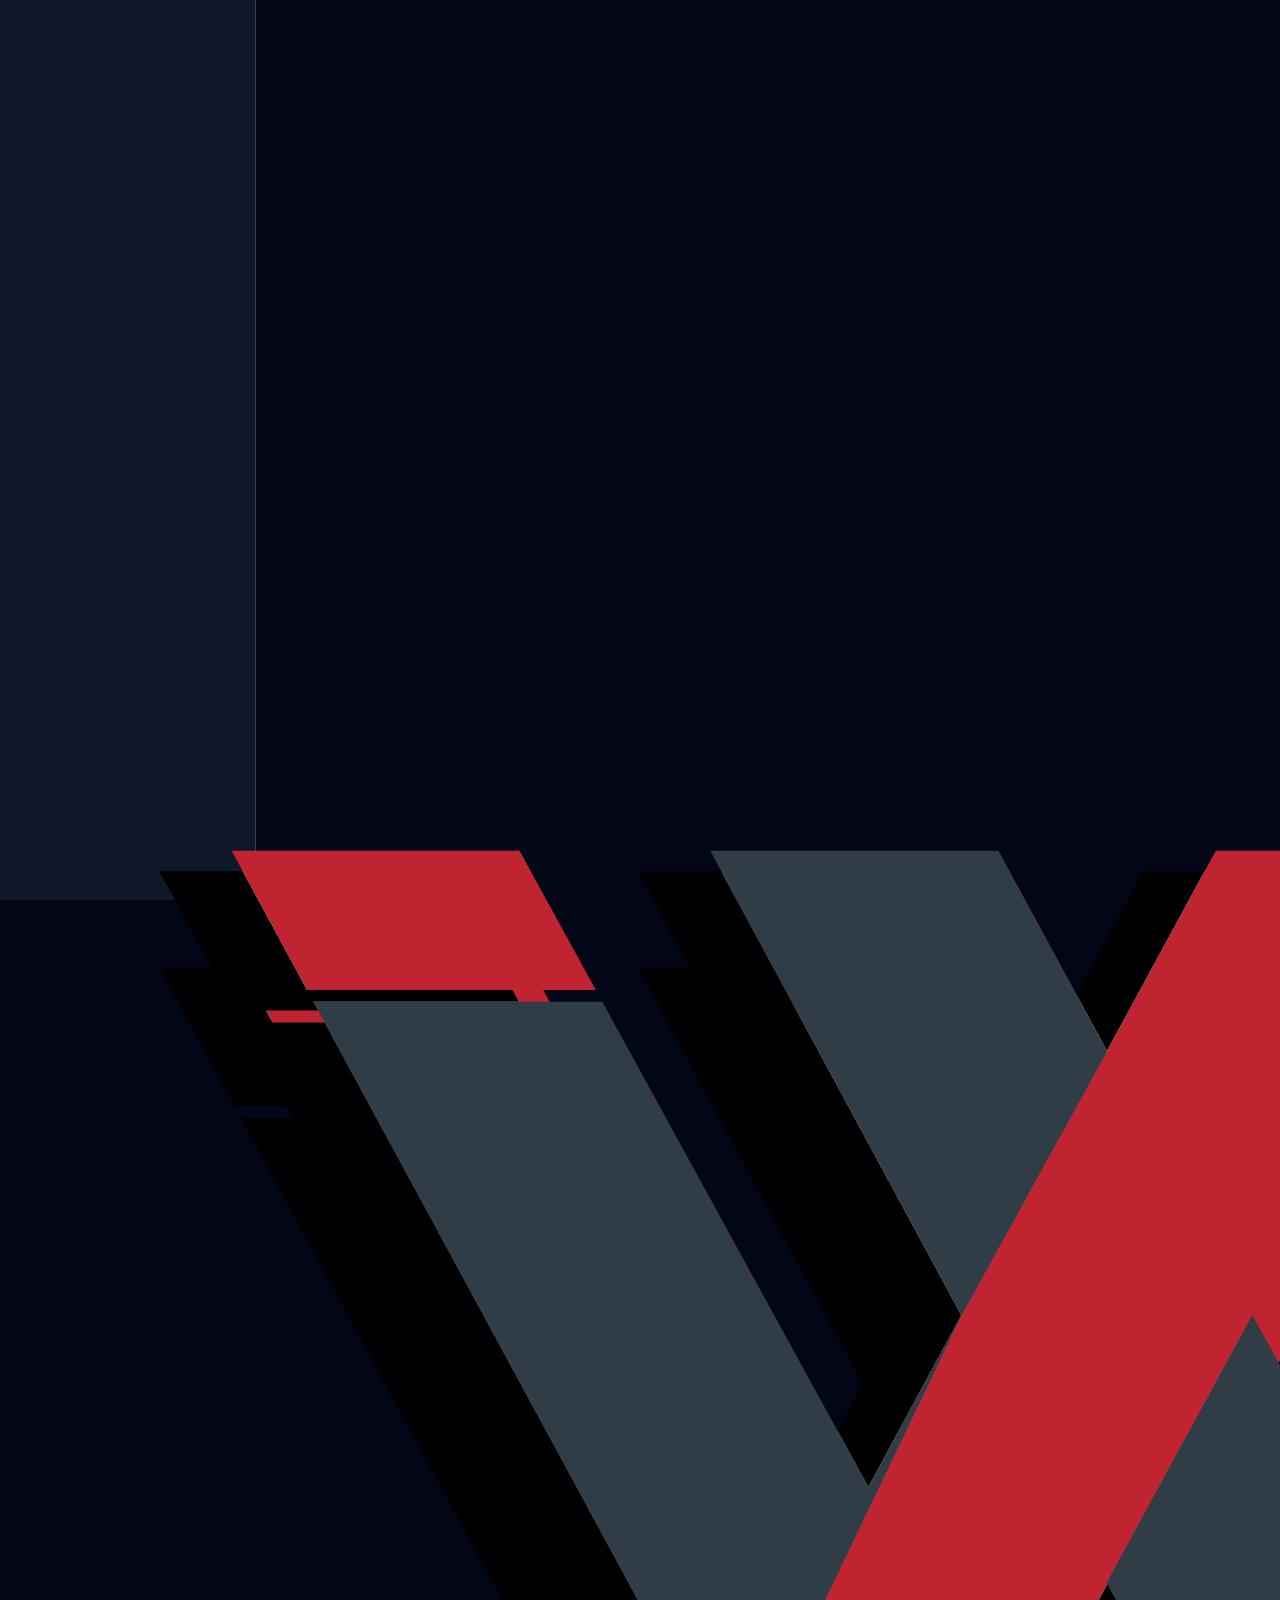
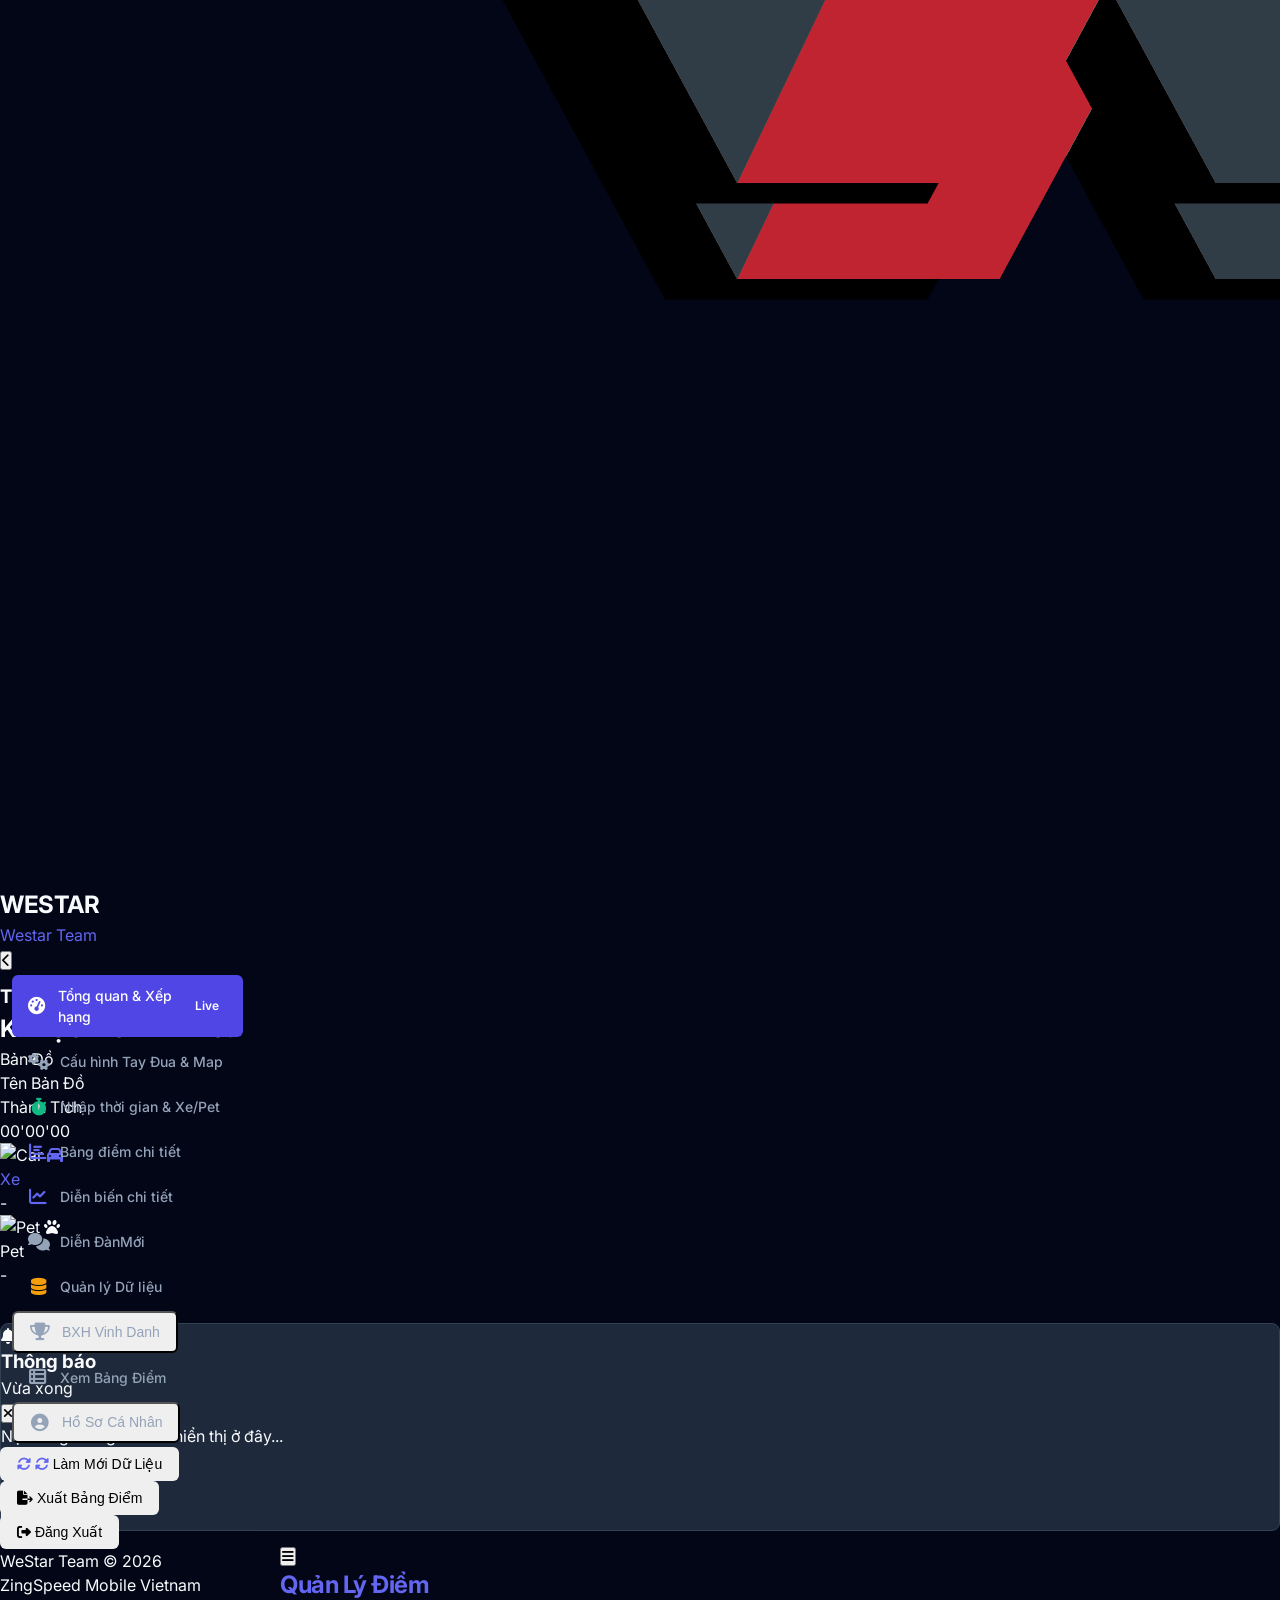
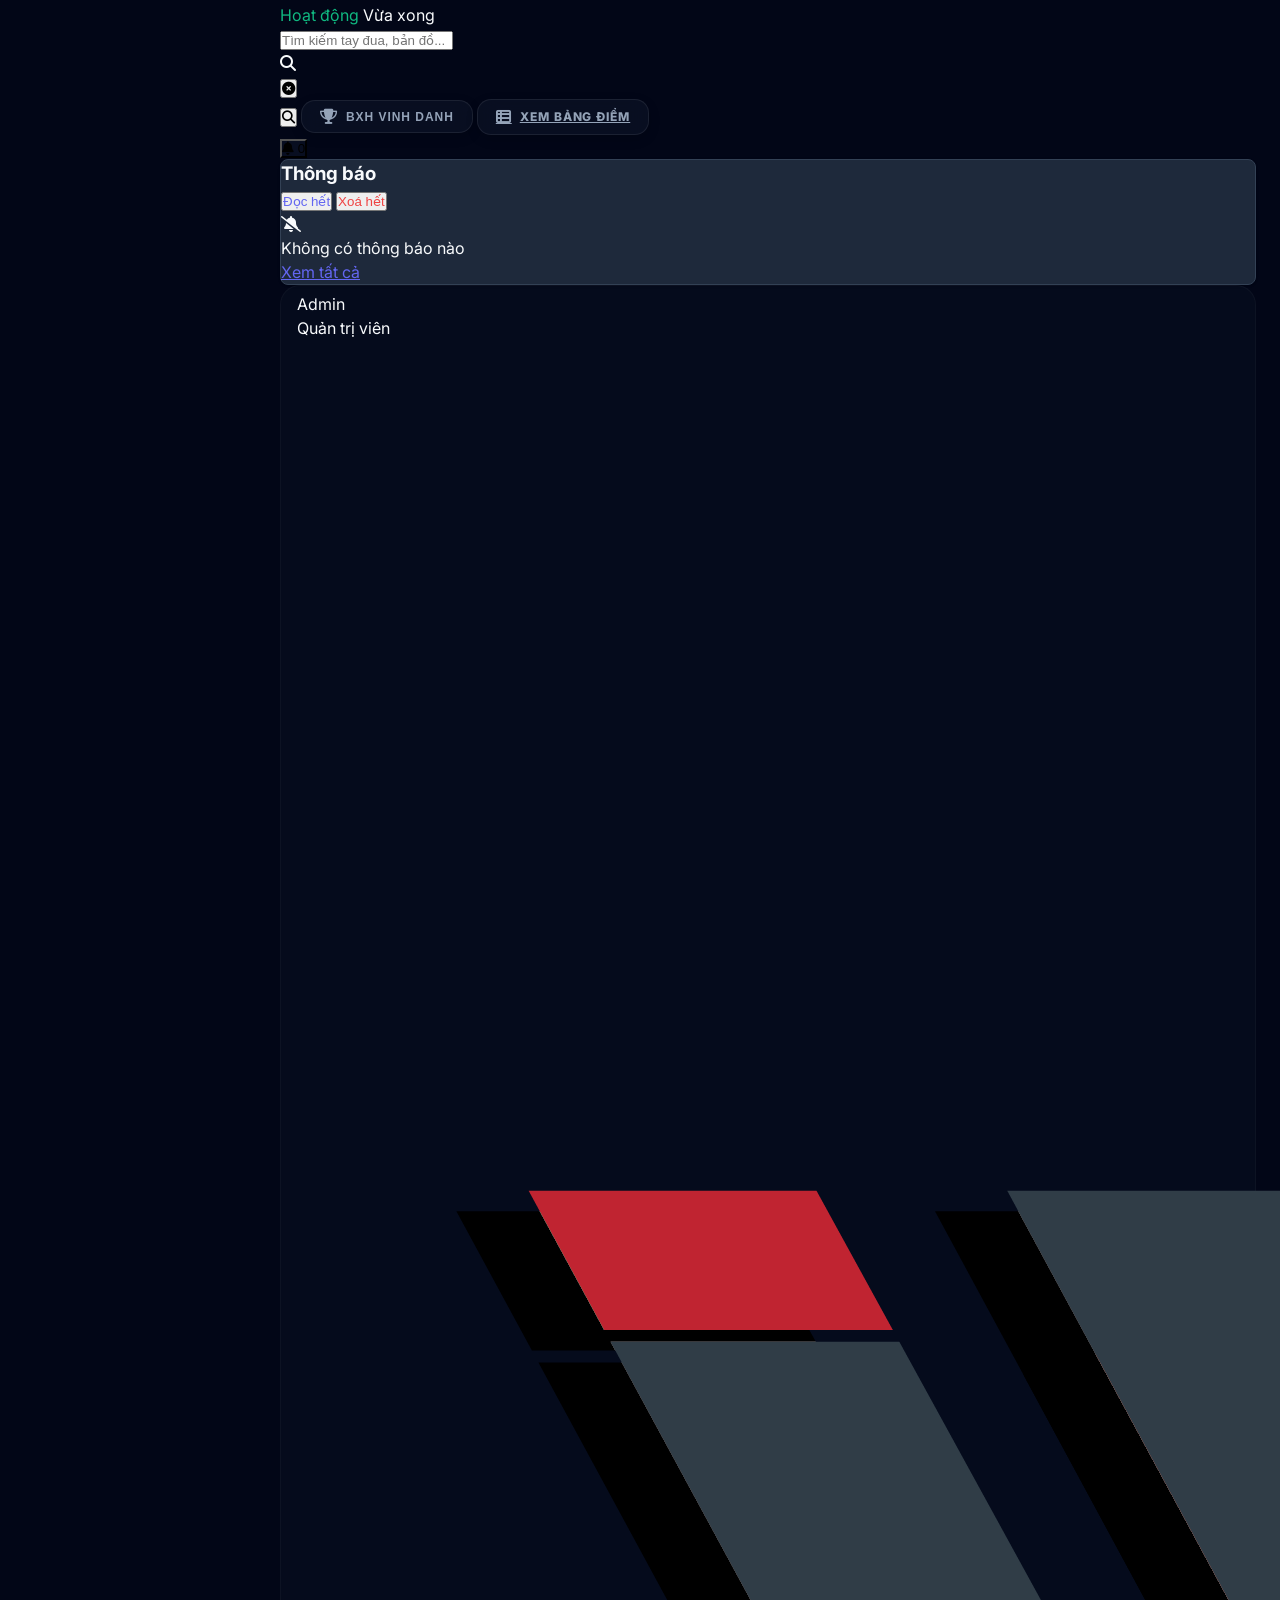
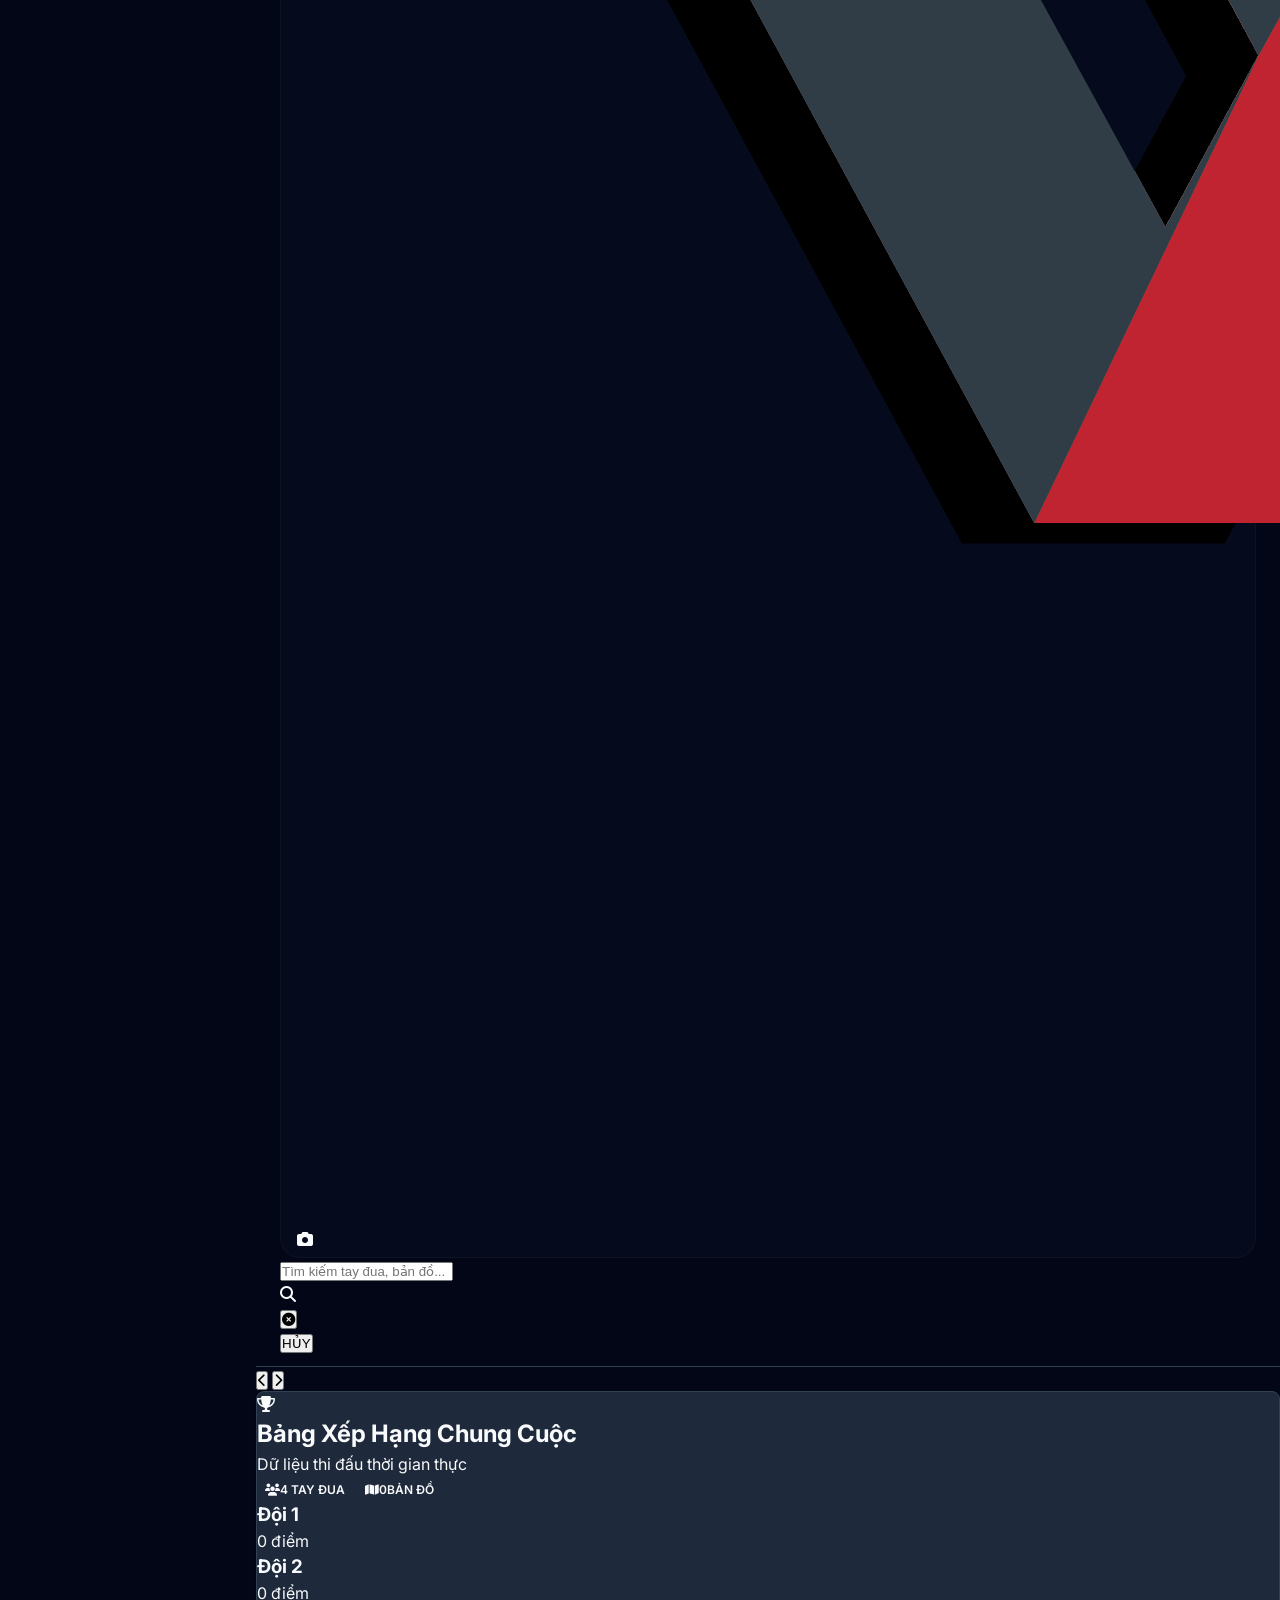
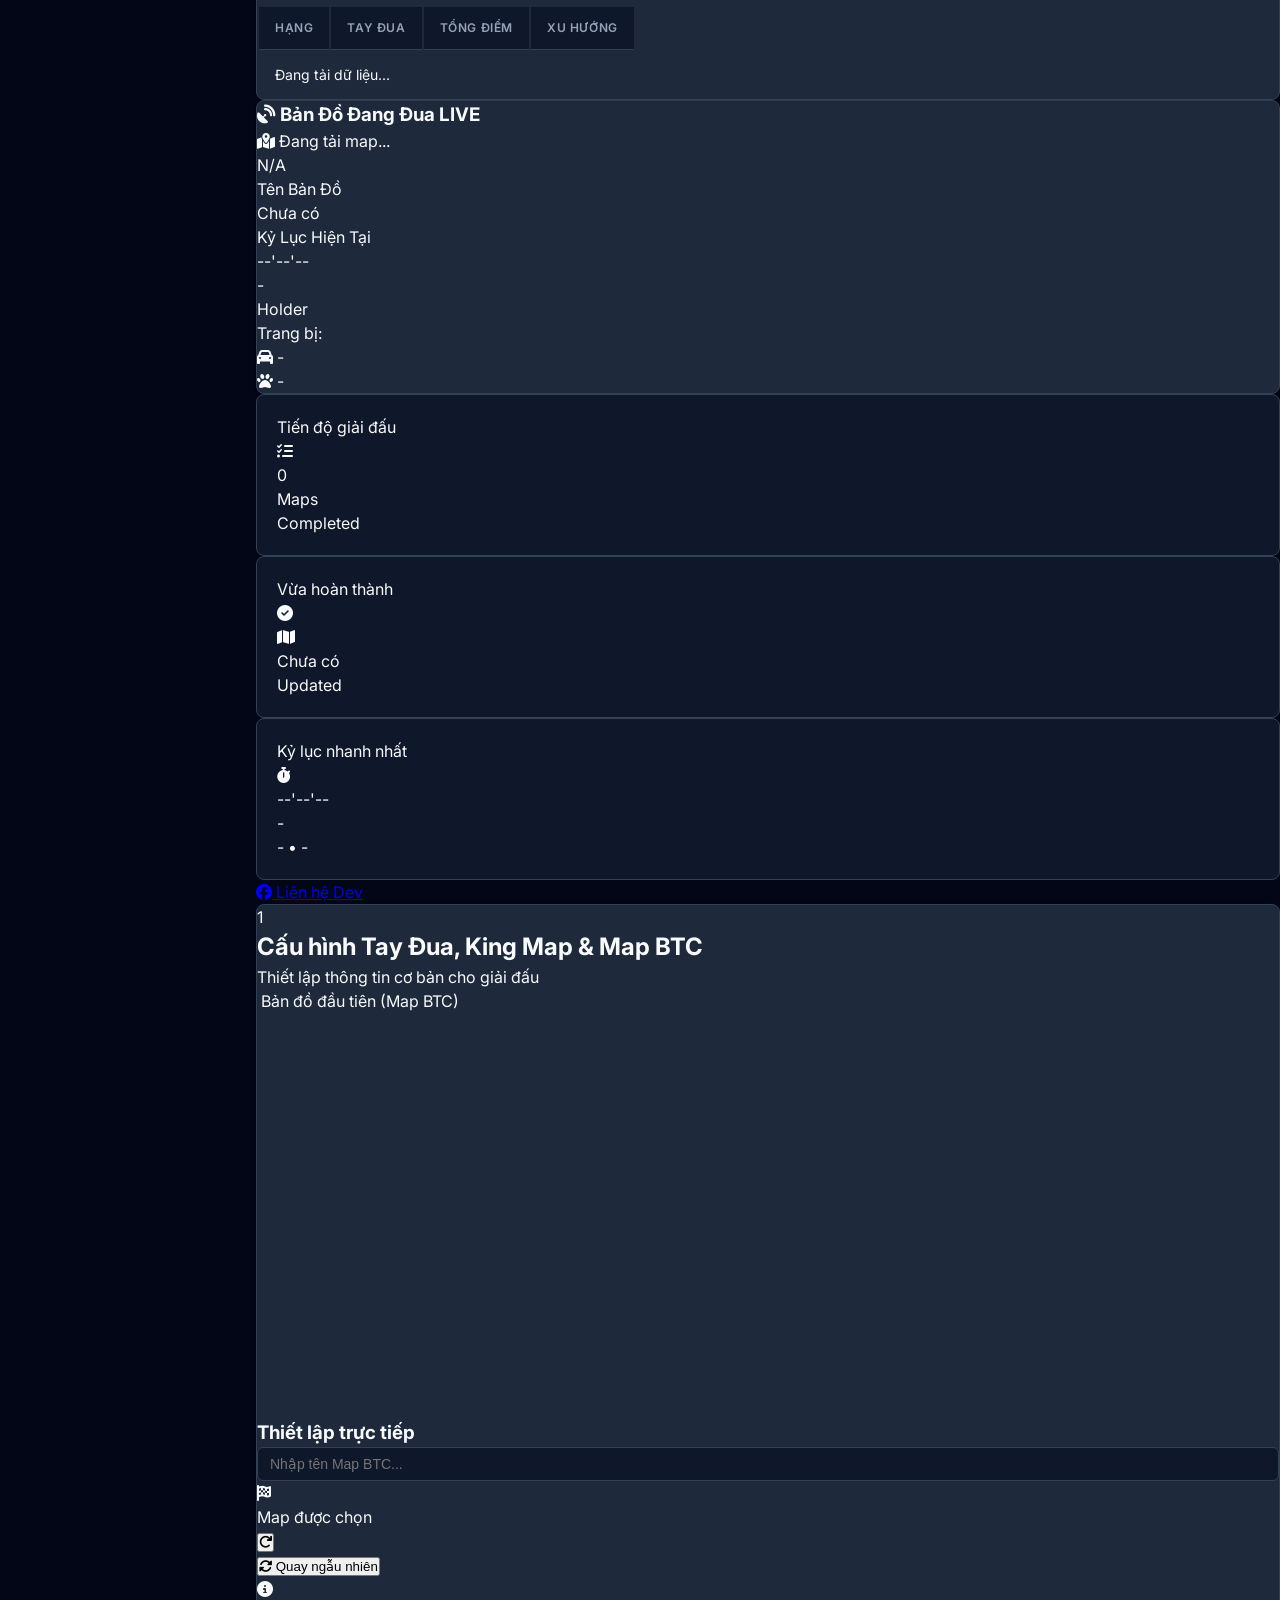
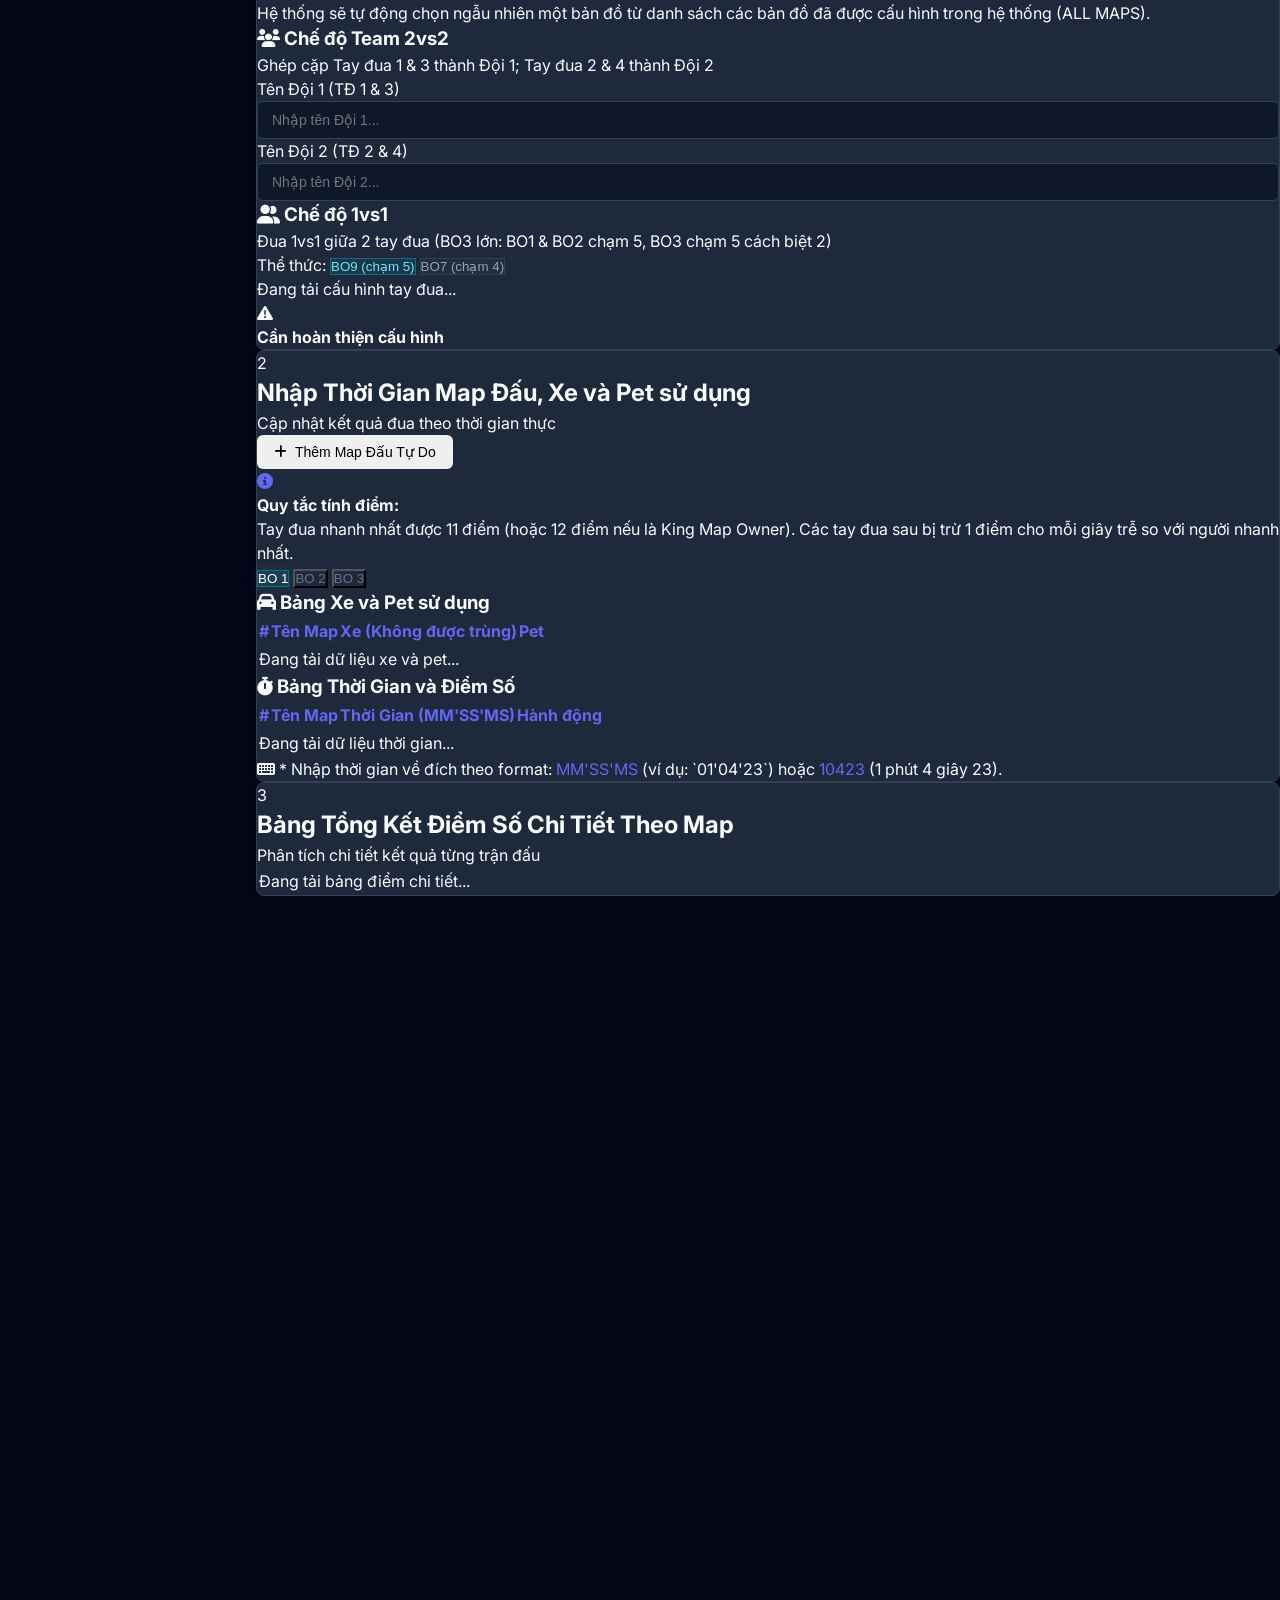
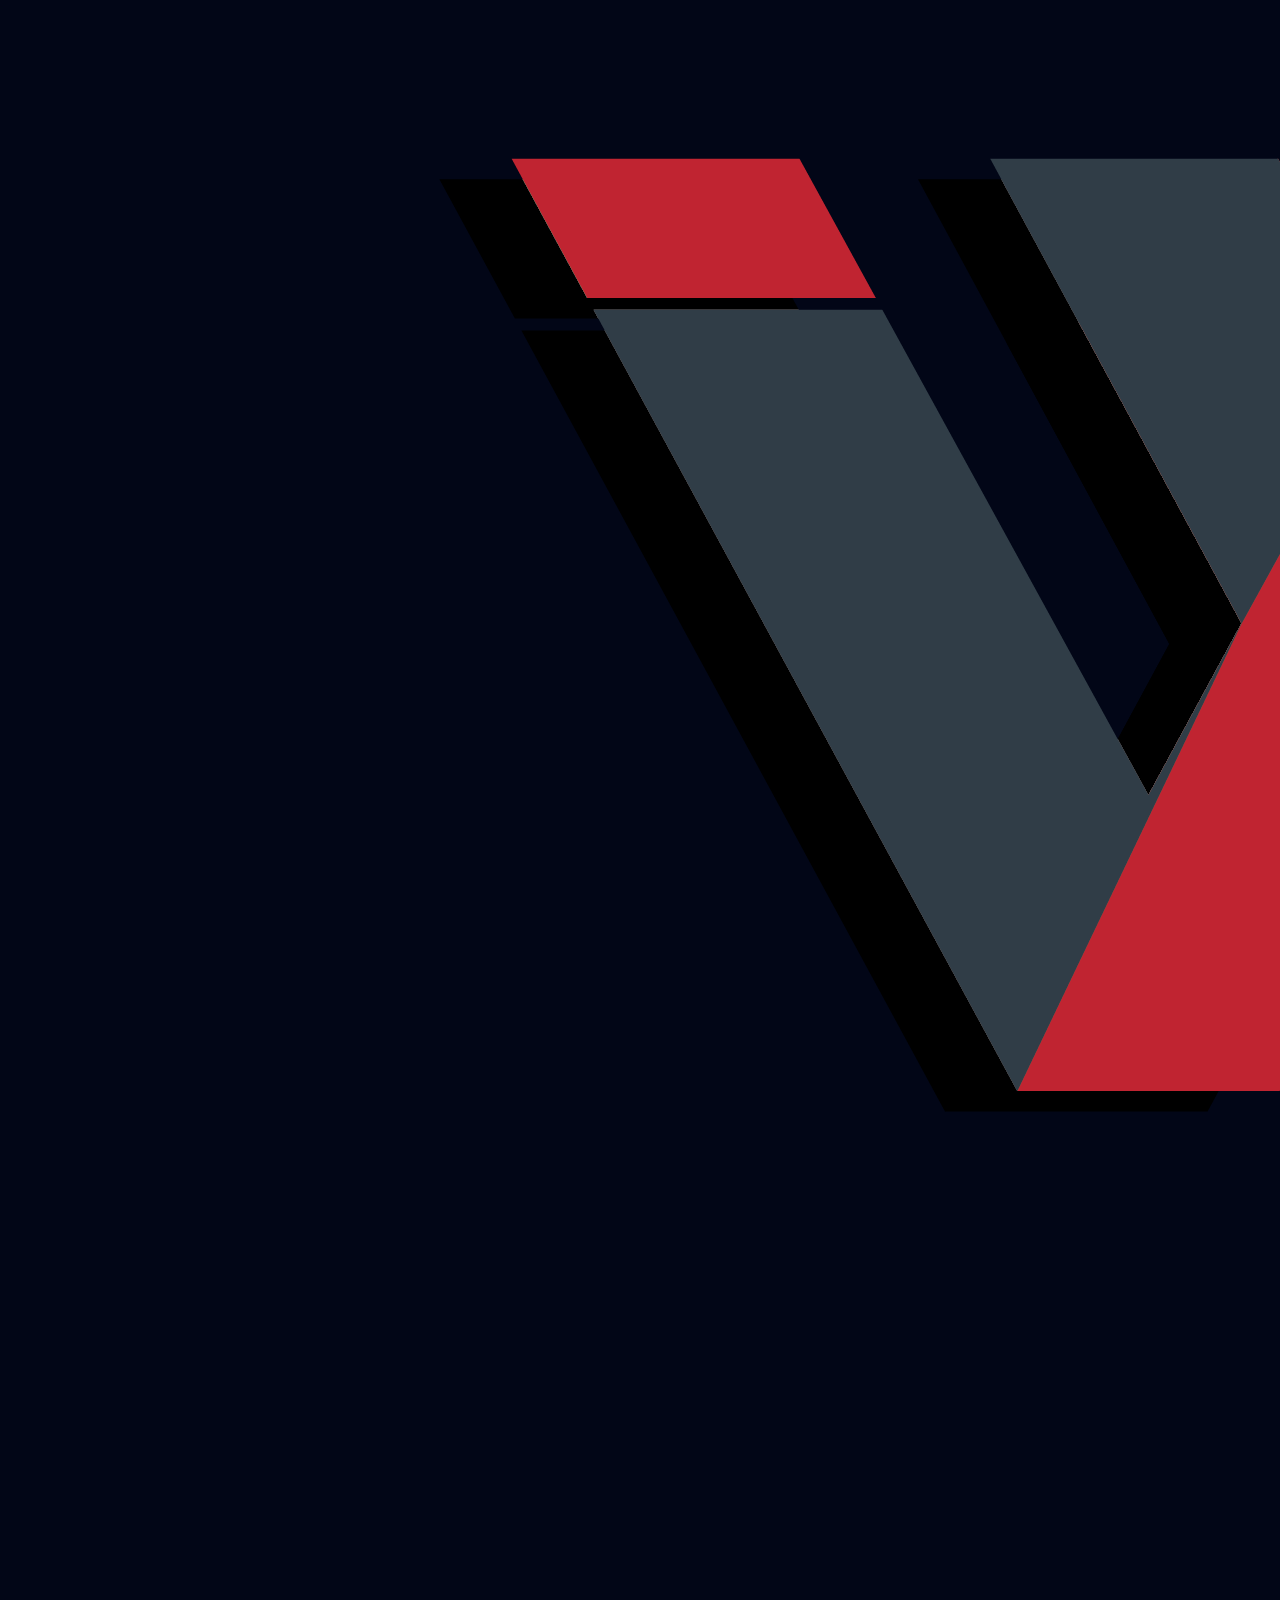
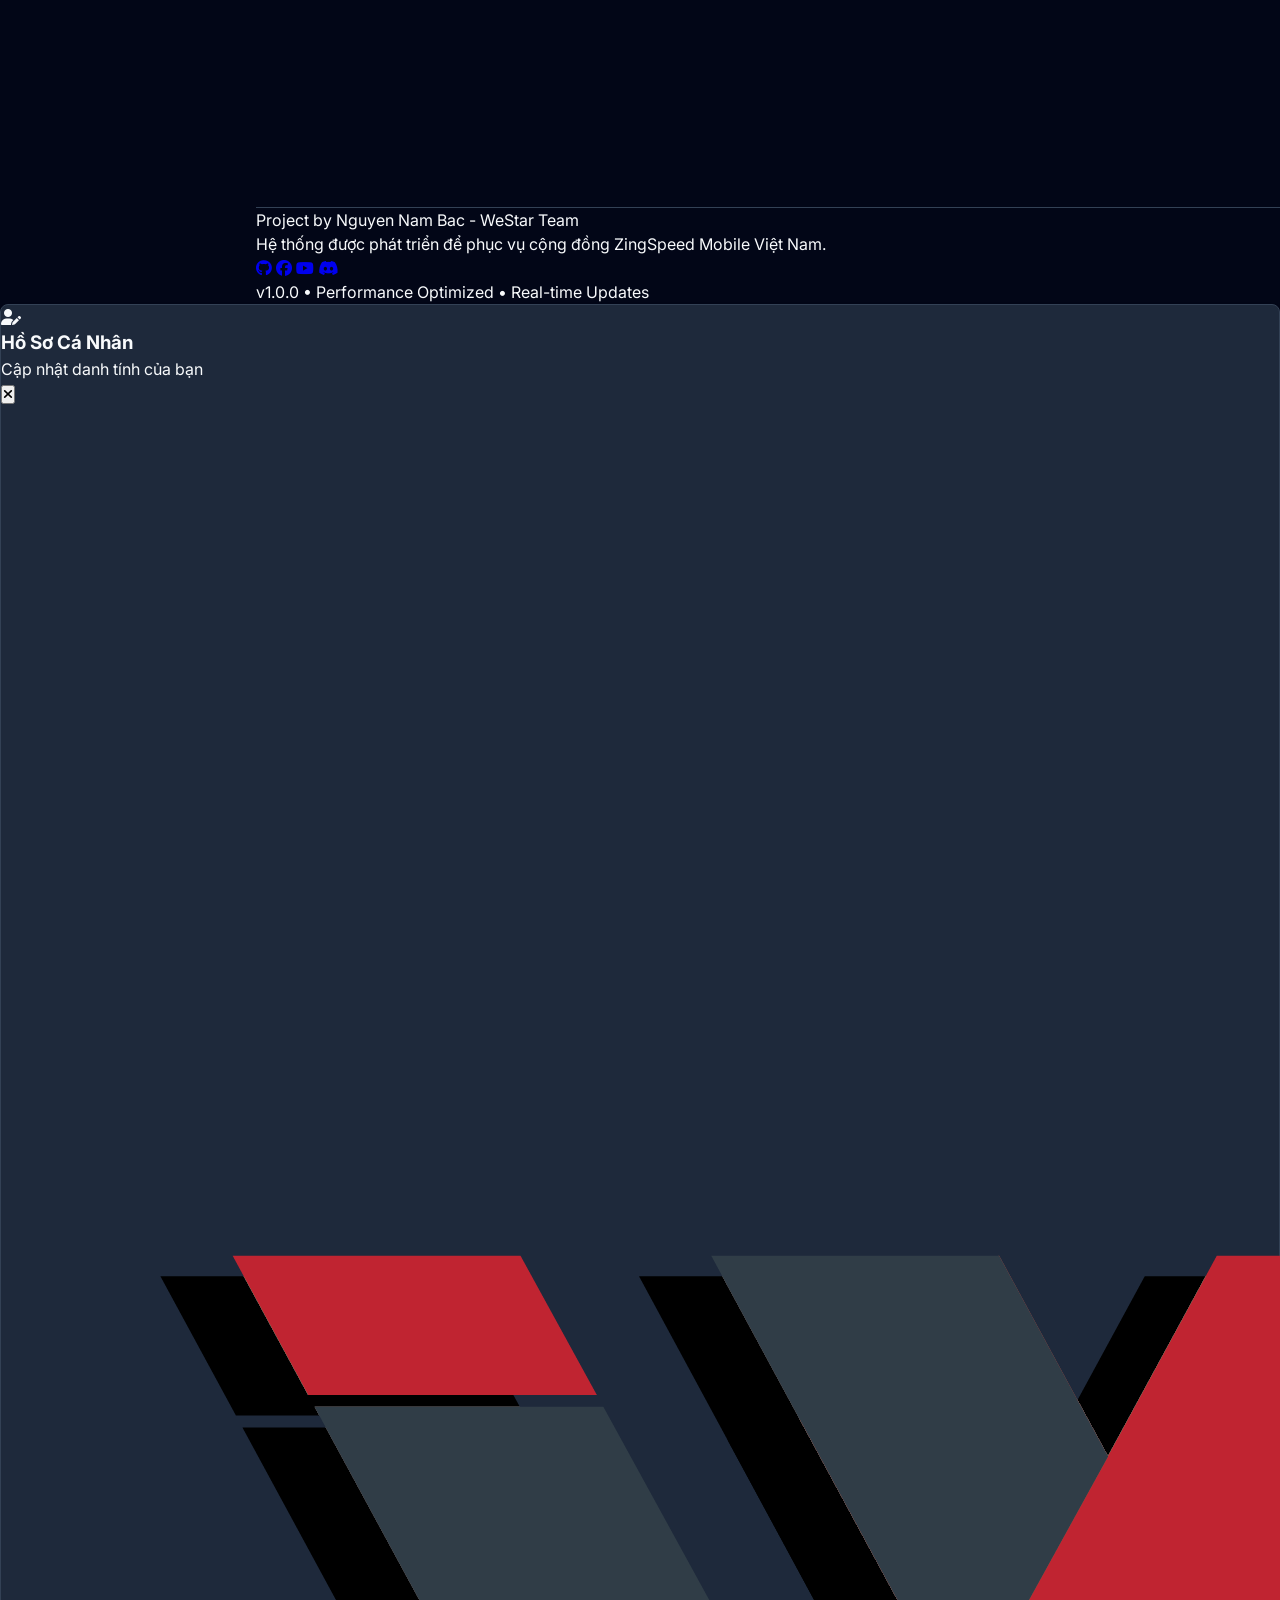
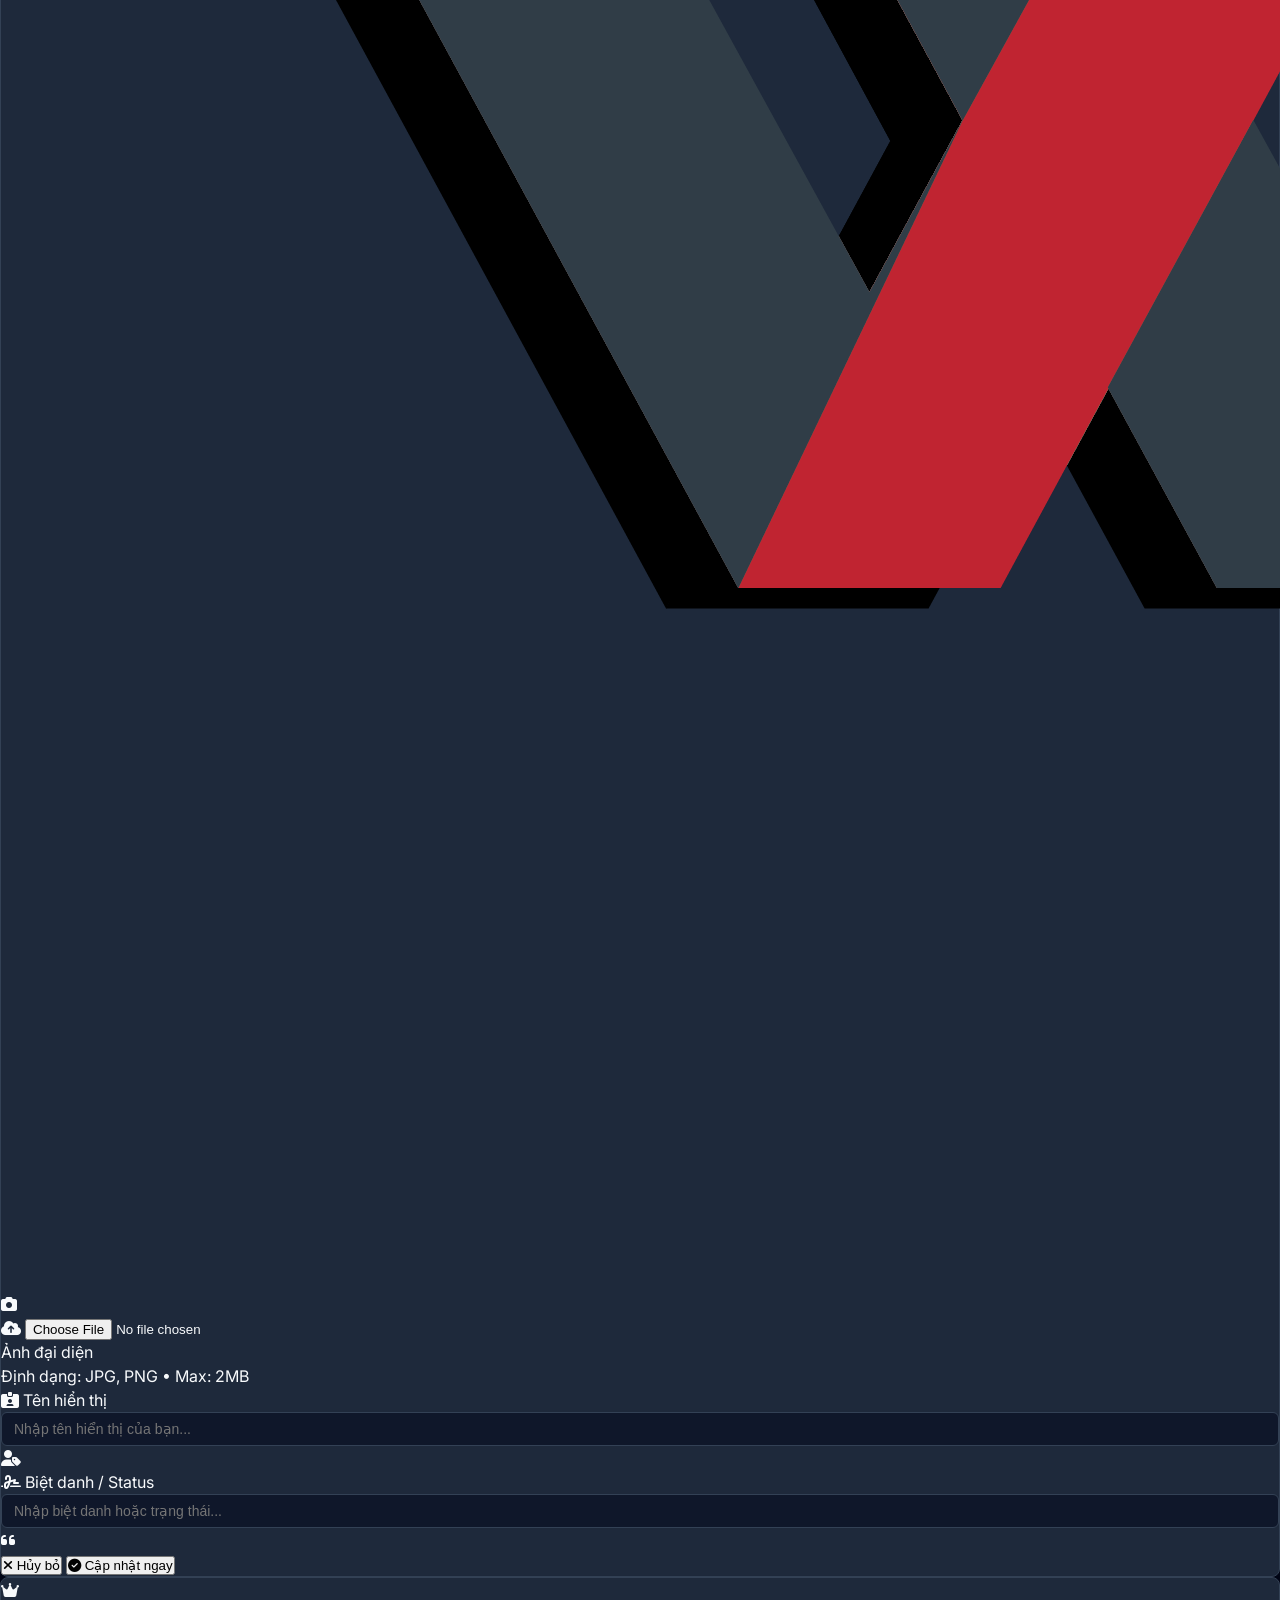
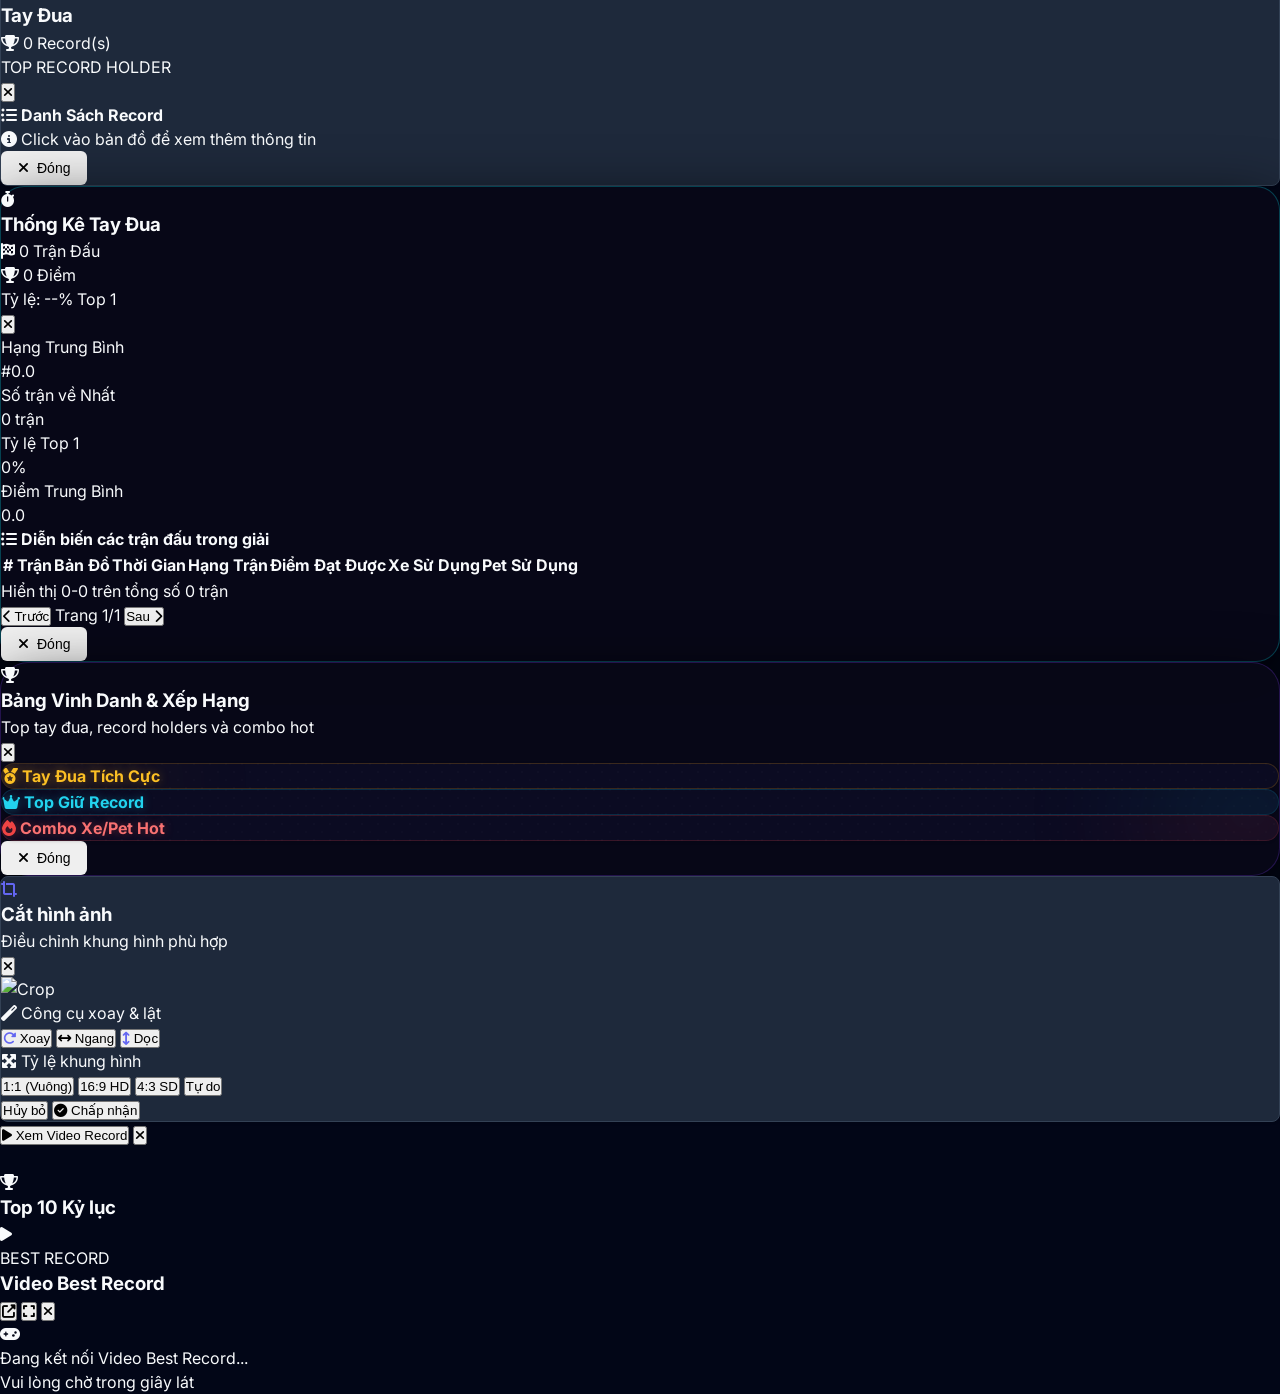
==== public/index.html @ f253e53d "Cập nhật tối ưu giao diện Video Modal mobile và cấu hình dự án" ====
<!DOCTYPE html>
<html lang="vi">

<head>
    <meta charset="UTF-8">
    <meta name="viewport" content="width=device-width, initial-scale=1.0">
    <title>WeStar Admin | Hệ Thống Tính Điểm Thành Tích</title>
    <meta name="description" content="WeStar Admin - Hệ thống quản lý điểm thi đấu ZingSpeed Mobile Vietnam">
    <link rel="icon" href="assets/images/logows.png" sizes="any">
    <link rel="icon" href="assets/images/logows.png" type="image/svg+xml">


    <link rel="manifest" href="manifest.json">
    <meta name="theme-color" content="#04040e">
    <meta name="apple-mobile-web-app-capable" content="yes">
    <meta name="apple-mobile-web-app-status-bar-style" content="black-translucent">
    <link rel="apple-touch-icon" href="assets/images/logows.png">


    <script src="https://cdn.tailwindcss.com"></script>
    <link rel="stylesheet" href="https://cdnjs.cloudflare.com/ajax/libs/font-awesome/6.4.0/css/all.min.css">
    <link
        href="https://fonts.googleapis.com/css2?family=Space+Grotesk:wght@300;400;500;600;700&family=Orbitron:wght@400;700;800;900&family=Rajdhani:wght@400;500;600;700&display=swap"
        rel="stylesheet">
    <link rel="stylesheet" href="https://cdn.jsdelivr.net/npm/animate.css@4.1.1/animate.min.css">

    <link rel="stylesheet" href="https://cdnjs.cloudflare.com/ajax/libs/cropperjs/1.5.13/cropper.min.css">
    <script src="https://cdnjs.cloudflare.com/ajax/libs/cropperjs/1.5.13/cropper.min.js"></script>

    <link rel="stylesheet" href="assets/css/style.css">

    <style>
        .fame-card {
            background: rgba(14, 14, 36, 0.75) !important;
            backdrop-filter: blur(16px) saturate(180%) !important;
            -webkit-backdrop-filter: blur(16px) saturate(180%) !important;
            border-radius: 20px !important;
            border: 1px solid rgba(255, 255, 255, 0.08) !important;
            transition: all 0.4s cubic-bezier(0.16, 1, 0.3, 1) !important;
            position: relative;
            overflow: hidden;
            z-index: 1;

            background-image:
                radial-gradient(rgba(255, 255, 255, 0.015) 1px, transparent 0),
                radial-gradient(rgba(255, 255, 255, 0.01) 1px, transparent 0) !important;
            background-size: 16px 16px !important;
            background-position: 0 0, 8px 8px !important;
        }


        .fame-card.active-racers-card {
            border-color: rgba(245, 158, 11, 0.2) !important;
            animation: racersBreathing 6s ease-in-out infinite;
        }

        @keyframes racersBreathing {

            0%,
            100% {
                box-shadow: 0 10px 30px rgba(0, 0, 0, 0.5), 0 0 15px rgba(245, 158, 11, 0.02) !important;
            }

            50% {
                box-shadow: 0 10px 30px rgba(0, 0, 0, 0.5), 0 0 25px rgba(245, 158, 11, 0.06) !important;
                border-color: rgba(245, 158, 11, 0.35) !important;
            }
        }

        .fame-card.active-racers-card:hover {
            border-color: rgba(245, 158, 11, 0.6) !important;
            box-shadow: 0 20px 40px rgba(245, 158, 11, 0.2), 0 0 35px rgba(245, 158, 11, 0.1) !important;
            transform: translateY(-6px) scale(1.01) !important;
            animation-play-state: paused;
        }

        .fame-card.records-card {
            border-color: rgba(6, 182, 212, 0.2) !important;
            animation: recordsBreathing 6s ease-in-out infinite 2s;
        }

        @keyframes recordsBreathing {

            0%,
            100% {
                box-shadow: 0 10px 30px rgba(0, 0, 0, 0.5), 0 0 15px rgba(6, 182, 212, 0.02) !important;
            }

            50% {
                box-shadow: 0 10px 30px rgba(0, 0, 0, 0.5), 0 0 25px rgba(6, 182, 212, 0.06) !important;
                border-color: rgba(6, 182, 212, 0.35) !important;
            }
        }

        .fame-card.records-card:hover {
            border-color: rgba(6, 182, 212, 0.6) !important;
            box-shadow: 0 20px 40px rgba(6, 182, 212, 0.2), 0 0 35px rgba(6, 182, 212, 0.1) !important;
            transform: translateY(-6px) scale(1.01) !important;
            animation-play-state: paused;
        }

        .fame-card.combos-card {
            border-color: rgba(239, 68, 68, 0.2) !important;
            animation: combosBreathing 6s ease-in-out infinite 4s;
        }

        @keyframes combosBreathing {

            0%,
            100% {
                box-shadow: 0 10px 30px rgba(0, 0, 0, 0.5), 0 0 15px rgba(239, 68, 68, 0.02) !important;
            }

            50% {
                box-shadow: 0 10px 30px rgba(0, 0, 0, 0.5), 0 0 25px rgba(239, 68, 68, 0.06) !important;
                border-color: rgba(239, 68, 68, 0.35) !important;
            }
        }

        .fame-card.combos-card:hover {
            border-color: rgba(239, 68, 68, 0.6) !important;
            box-shadow: 0 20px 40px rgba(239, 68, 68, 0.2), 0 0 35px rgba(239, 68, 68, 0.1) !important;
            transform: translateY(-6px) scale(1.01) !important;
            animation-play-state: paused;
        }


        .fame-card::before {
            content: '';
            position: absolute;
            width: 180px;
            height: 180px;
            border-radius: 50%;
            filter: blur(80px);
            opacity: 0.15;
            pointer-events: none;
            z-index: -1;
            transition: opacity 0.3s ease, transform 0.4s ease;
        }

        .fame-card.active-racers-card::before {
            background: #f59e0b;
            top: -60px;
            left: -60px;
        }

        .fame-card.records-card::before {
            background: #06b6d4;
            top: -60px;
            right: -60px;
        }

        .fame-card.combos-card::before {
            background: #ef4444;
            bottom: -60px;
            right: -60px;
        }

        .fame-card:hover::before {
            opacity: 0.3;
            transform: scale(1.2);
        }


        .fame-card::after {
            content: '';
            position: absolute;
            width: 100%;
            height: 2px;
            top: 0;
            left: 0;
            pointer-events: none;
            z-index: 2;
            opacity: 0;
            transition: opacity 0.3s ease;
        }

        .fame-card.active-racers-card::after {
            background: linear-gradient(95deg, transparent, rgba(245, 158, 11, 0.6) 50%, transparent);
            animation: fameScan 4s linear infinite;
        }

        .fame-card.records-card::after {
            background: linear-gradient(95deg, transparent, rgba(6, 182, 212, 0.6) 50%, transparent);
            animation: fameScan 4s linear infinite 1.3s;
        }

        .fame-card.combos-card::after {
            background: linear-gradient(95deg, transparent, rgba(239, 68, 68, 0.6) 50%, transparent);
            animation: fameScan 4s linear infinite 2.6s;
        }

        .fame-card:hover::after {
            opacity: 1;
        }

        @keyframes fameScan {
            0% {
                top: -2%;
                opacity: 0;
            }

            10% {
                opacity: 0.8;
            }

            90% {
                opacity: 0.8;
            }

            100% {
                top: 102%;
                opacity: 0;
            }
        }


        .fame-glow-text-gold {
            text-shadow: 0 0 10px rgba(245, 158, 11, 0.4);
            color: #fbbf24 !important;
        }

        .fame-glow-text-cyan {
            text-shadow: 0 0 10px rgba(6, 182, 212, 0.4);
            color: #22d3ee !important;
        }

        .fame-glow-text-danger {
            text-shadow: 0 0 10px rgba(239, 68, 68, 0.4);
            color: #f87171 !important;
        }


        .map-score-cell-td {
            background: rgba(0, 0, 0, 0.5) !important;
            vertical-align: middle;
        }

        .map-racer-label {
            font-size: 0.85rem;
            font-weight: 800;
            text-transform: uppercase;
            letter-spacing: 0.8px;
            margin-bottom: 4px;
            color: #ffffff;
            white-space: nowrap;
            overflow: hidden;
            text-overflow: ellipsis;
            max-width: 100%;
            text-shadow: 0 1px 3px rgba(0, 0, 0, 0.9);
        }

        .map-score-cell {
            padding: 12px 10px;
            font-size: 1.35rem;
            font-weight: 900;
            color: #ffffff;
            text-shadow:
                0 0 15px rgba(124, 58, 237, 0.7),
                0 2px 4px rgba(0, 0, 0, 0.8);
            letter-spacing: 0.5px;
            font-family: 'Orbitron', sans-serif;
            transition: all 0.3s ease;
            text-align: center;
        }

        .map-score-cell:hover {
            transform: scale(1.15);
            text-shadow: 0 0 25px rgba(167, 139, 250, 1);
        }

        @media (min-width: 768px) {
            .map-score-cell {
                padding: 16px;
                font-size: 1.5rem;
            }
        }


        .summary-bar-container {
            background: linear-gradient(90deg, rgba(14, 14, 36, 0.95), rgba(24, 24, 60, 0.95)) !important;
            border: 2px solid rgba(0, 243, 255, 0.3) !important;
            border-radius: 50px !important;
            padding: 12px 32px !important;
            display: flex;
            align-items: center;
            justify-content: space-between;
            box-shadow: 0 0 35px rgba(0, 243, 255, 0.2), inset 0 0 20px rgba(0, 243, 255, 0.05) !important;
            min-height: 80px;
            width: 100%;
            margin-top: 2rem;
            position: relative;
            overflow: hidden;
        }

        .summary-bar-container::before {
            content: '';
            position: absolute;
            inset: 0;
            background: linear-gradient(90deg, transparent, rgba(255, 255, 255, 0.05), transparent);
            transform: translateX(-100%);
            animation: summaryShimmer 6s infinite;
        }

        @keyframes summaryShimmer {
            100% {
                transform: translateX(100%);
            }
        }

        .summary-bar-player {
            display: flex;
            flex-direction: column;
            align-items: center;
            justify-content: center;
            flex: 1;
            min-width: 0;
            padding: 0 16px;
        }

        .summary-bar-player-name {
            font-size: 0.85rem;
            color: #cbd5e1;
            font-weight: 800;
            text-transform: uppercase;
            letter-spacing: 0.5px;
            margin-bottom: 2px;
            width: 100%;
            text-align: center;
            white-space: nowrap;
            overflow: hidden;
            text-overflow: ellipsis;
        }

        .summary-bar-player-score {
            font-size: 2rem;
            font-weight: 900;
            font-family: 'Orbitron', sans-serif;
            line-height: 1;
            text-shadow: 0 0 10px rgba(34, 211, 238, 0.5);
        }

        .summary-bar-player-score.team-red {
            color: #ef4444 !important;
            text-shadow: 0 0 10px rgba(239, 68, 68, 0.5);
        }

        .summary-bar-player-score.team-blue {
            color: #3b82f6 !important;
            text-shadow: 0 0 10px rgba(59, 130, 246, 0.5);
        }

        .summary-bar-divider {
            width: 2px;
            height: 40px;
            background: rgba(255, 255, 255, 0.15);
            flex-shrink: 0;
        }

        .summary-bar-center {
            display: flex;
            flex-direction: column;
            align-items: center;
            justify-content: center;
            background: linear-gradient(135deg, #1e1b4b 0%, #311042 100%);
            border-left: 3px solid #10b981;
            border-right: 3px solid #06b6d4;
            padding: 8px 24px;
            transform: skewX(-12deg);
            border-radius: 8px;
            flex-shrink: 0;
            box-shadow: 0 0 20px rgba(16, 185, 129, 0.2);
            margin: 0 20px;
        }

        .summary-bar-center-inner {
            transform: skewX(12deg);
            text-align: center;
        }

        .summary-bar-round {
            font-size: 0.95rem;
            font-weight: 900;
            color: #fbbf24;
            letter-spacing: 2px;
            text-transform: uppercase;
            font-family: 'Orbitron', sans-serif;
            text-shadow: 0 0 8px rgba(251, 191, 36, 0.4);
        }

        .summary-bar-mode {
            font-size: 0.65rem;
            font-weight: 800;
            background: rgba(255, 255, 255, 0.15);
            color: #ffffff;
            padding: 2px 8px;
            border-radius: 50px;
            text-transform: uppercase;
            letter-spacing: 1px;
            margin-top: 3px;
            display: inline-block;
        }


        .header-btn-modern {
            display: inline-flex;
            align-items: center;
            gap: 8px;
            padding: 8px 18px;
            background: rgba(15, 23, 42, 0.55);
            border: 1px solid rgba(255, 255, 255, 0.08);
            border-radius: 14px;
            color: #94a3b8;
            font-size: 0.75rem;
            font-weight: 800;
            text-transform: uppercase;
            letter-spacing: 0.08em;
            transition: all 0.35s cubic-bezier(0.16, 1, 0.3, 1);
            position: relative;
            overflow: hidden;
            box-shadow: 0 4px 12px rgba(0, 0, 0, 0.15);
            backdrop-filter: blur(10px);
            -webkit-backdrop-filter: blur(10px);
        }

        .header-btn-modern i {
            font-size: 0.95rem;
            transition: transform 0.3s cubic-bezier(0.175, 0.885, 0.32, 1.275);
        }


        .header-btn-modern[onclick*="openBxhModal"]:hover {
            background: rgba(124, 58, 237, 0.15);
            border-color: rgba(124, 58, 237, 0.4);
            color: #ffffff;
            box-shadow: 0 0 20px rgba(124, 58, 237, 0.25), inset 0 0 8px rgba(124, 58, 237, 0.1);
            transform: translateY(-2px);
        }

        .header-btn-modern[onclick*="openBxhModal"]:hover i {
            transform: scale(1.2) rotate(12deg);
            color: #fbbf24;
            filter: drop-shadow(0 0 6px rgba(251, 191, 36, 0.6));
        }


        .header-btn-modern[href*="scoreboard.html"]:hover {
            background: rgba(6, 182, 212, 0.15);
            border-color: rgba(6, 182, 212, 0.4);
            color: #ffffff;
            box-shadow: 0 0 20px rgba(6, 182, 212, 0.25), inset 0 0 8px rgba(6, 182, 212, 0.1);
            transform: translateY(-2px);
        }

        .header-btn-modern[href*="scoreboard.html"]:hover i {
            transform: scale(1.2) translate(1px, -1px);
            color: #22d3ee;
            filter: drop-shadow(0 0 6px rgba(34, 211, 238, 0.6));
        }

        .header-btn-modern:active {
            transform: translateY(0);
            box-shadow: 0 2px 6px rgba(0, 0, 0, 0.2);
        }


        #notification-bell {
            transition: all 0.35s cubic-bezier(0.16, 1, 0.3, 1);
            background: rgba(15, 23, 42, 0.55);
            backdrop-filter: blur(10px);
            -webkit-backdrop-filter: blur(10px);
        }

        #notification-bell:hover {
            background: rgba(245, 158, 11, 0.08);
            border-color: rgba(245, 158, 11, 0.3);
            box-shadow: 0 0 20px rgba(245, 158, 11, 0.2);
        }

        #notification-bell:hover i {
            color: #f59e0b;
            animation: bellShake 0.6s ease-in-out;
        }

        @keyframes bellShake {

            0%,
            100% {
                transform: rotate(0);
            }

            15% {
                transform: rotate(18deg);
            }

            30% {
                transform: rotate(-18deg);
            }

            45% {
                transform: rotate(12deg);
            }

            60% {
                transform: rotate(-12deg);
            }

            75% {
                transform: rotate(5deg);
            }

            85% {
                transform: rotate(-5deg);
            }
        }


        .profile-trigger {
            padding: 6px 16px;
            border-radius: 20px;
            background: rgba(15, 23, 42, 0.3);
            border: 1px solid rgba(255, 255, 255, 0.03);
            transition: all 0.35s cubic-bezier(0.16, 1, 0.3, 1);
        }

        .profile-trigger:hover {
            background: rgba(15, 23, 42, 0.7);
            border-color: rgba(255, 255, 255, 0.08);
            box-shadow: 0 8px 30px rgba(0, 0, 0, 0.3), 0 0 15px rgba(0, 243, 255, 0.05);
        }


        .user-badge-pill {
            display: inline-flex;
            align-items: center;
            padding: 2.5px 8px;
            font-size: 0.625rem;
            font-weight: 800;
            border-radius: 6px;
            text-transform: uppercase;
            letter-spacing: 0.06em;
            vertical-align: middle;
            margin-left: 6px;
            box-shadow: 0 2px 5px rgba(0, 0, 0, 0.15);
            font-family: 'Rajdhani', sans-serif;
        }

        .user-badge-nickname {
            background: rgba(6, 182, 212, 0.1);
            color: #22d3ee;
            border: 1px solid rgba(6, 182, 212, 0.2);
            text-transform: none;
            font-weight: 600;
        }


        .search-suggestion-item.active {
            background-color: rgba(6, 182, 212, 0.15) !important;
            border-left: 3px solid #00f3ff !important;
        }

        .user-badge-admin {
            background: rgba(239, 68, 68, 0.12);
            color: #f87171;
            border: 1px solid rgba(239, 68, 68, 0.25);
            animation: pulseGlowAdmin 3s infinite alternate;
        }

        .user-badge-user {
            background: rgba(16, 185, 129, 0.12);
            color: #34d399;
            border: 1px solid rgba(16, 185, 129, 0.25);
        }

        @keyframes pulseGlowAdmin {
            0% {
                box-shadow: 0 0 4px rgba(239, 68, 68, 0.1);
                border-color: rgba(239, 68, 68, 0.2);
            }

            100% {
                box-shadow: 0 0 10px rgba(239, 68, 68, 0.25);
                border-color: rgba(239, 68, 68, 0.4);
            }
        }

        /* Banner carousel styles */
        .banner-slide {
            position: absolute;
            inset: 0;
            opacity: 0;
            transition: opacity 0.8s cubic-bezier(0.4, 0, 0.2, 1);
            z-index: 10;
        }
        .banner-slide.active {
            opacity: 1;
            z-index: 20;
        }
        .carousel-indicator {
            transition: width 0.3s ease, background-color 0.3s ease;
        }
    </style>
</head>

<body class="relative overflow-x-hidden">


    <div id="record-honor-popup"
        class="fixed inset-0 z-[10000] flex items-center justify-center bg-black/90 hidden opacity-0 transition-opacity duration-500">
        <div
            class="relative w-full max-w-lg bg-slate-900 border-2 border-amber-500/50 rounded-2xl overflow-hidden shadow-[0_0_60px_rgba(245,158,11,0.4)] animate__animated">

            <div class="relative h-40 w-full overflow-hidden">
                <img id="record-map-img" src="" alt="Map" class="w-full h-full object-cover opacity-60">
                <div class="absolute inset-0 bg-gradient-to-b from-transparent via-slate-900/40 to-slate-900"></div>
                <div class="absolute top-3 left-3">
                    <span
                        class="text-[10px] text-amber-400 font-black uppercase tracking-widest bg-black/60 px-2 py-1 rounded-full border border-amber-500/30">Kỷ
                        lục mới</span>
                </div>
                <button id="close-record-popup"
                    class="absolute top-3 right-3 text-slate-400 hover:text-white transition-colors bg-black/50 w-8 h-8 rounded-full flex items-center justify-center hover:bg-black/70 z-10">
                    <i class="fas fa-times"></i>
                </button>
            </div>


            <div class="relative px-6 pb-6 -mt-14 text-center z-10">

                <div class="flex justify-center mb-2">
                    <i
                        class="fas fa-crown text-4xl text-amber-500 drop-shadow-[0_0_15px_rgba(245,158,11,0.9)] animate-pulse"></i>
                </div>


                <div class="flex justify-center mb-3">
                    <div class="relative">
                        <div
                            class="absolute -inset-2 bg-gradient-to-r from-amber-500 to-amber-700 rounded-full blur-md opacity-70 animate-pulse">
                        </div>
                        <img id="record-racer-img" src="assets/images/logows.png" alt="Racer"
                            class="relative w-24 h-24 object-cover rounded-full border-4 border-amber-500 shadow-xl z-20">
                    </div>
                </div>

                <h3 id="record-racer-name"
                    class="text-3xl font-black text-white uppercase tracking-wider drop-shadow-lg mb-1">TÊN TAY ĐUA</h3>
                <h2
                    class="text-sm font-bold admin-title text-amber-500 mb-5 drop-shadow-[0_0_8px_rgba(245,158,11,0.8)]">
                    KỶ LỤC MỚI BẢN ĐỒ!</h2>


                <div class="grid grid-cols-2 gap-3 mb-4">
                    <div class="bg-black/40 p-3 rounded-xl border border-white/10">
                        <div class="text-[10px] text-slate-400 uppercase font-black tracking-widest mb-1">Bản Đồ</div>
                        <div id="record-map-name" class="text-base text-white font-bold truncate">Tên Bản Đồ</div>
                    </div>
                    <div class="bg-black/40 p-3 rounded-xl border border-white/10">
                        <div class="text-[10px] text-amber-500/80 uppercase font-black tracking-widest mb-1">Thành Tích
                        </div>
                        <div id="record-time" class="text-xl text-amber-400 font-bold">00'00'00</div>
                    </div>
                </div>


                <div class="flex justify-center space-x-4">
                    <div
                        class="flex items-center text-slate-300 bg-white/5 py-2 px-3 rounded-xl border border-cyan-500/20 w-1/2">
                        <img id="record-car-img" src="" alt="Car" class="w-10 h-10 object-contain mr-2 rounded hidden">
                        <i id="record-car-icon" class="fas fa-car text-accent mr-2 text-lg"></i>
                        <div class="text-left min-w-0">
                            <div class="text-[9px] text-accent font-black uppercase mb-0.5">Xe</div>
                            <span id="record-car-name" class="font-bold text-sm truncate block">-</span>
                        </div>
                    </div>
                    <div
                        class="flex items-center text-slate-300 bg-white/5 py-2 px-3 rounded-xl border border-pink-500/20 w-1/2">
                        <img id="record-pet-img" src="" alt="Pet" class="w-10 h-10 object-contain mr-2 rounded hidden">
                        <i id="record-pet-icon" class="fas fa-paw text-pink-400 mr-2 text-lg"></i>
                        <div class="text-left min-w-0">
                            <div class="text-[9px] text-pink-400 font-black uppercase mb-0.5">Pet</div>
                            <span id="record-pet-name" class="font-bold text-sm truncate block">-</span>
                        </div>
                    </div>
                </div>
            </div>


            <div class="absolute inset-0 pointer-events-none">
                <div
                    class="w-full h-full bg-[radial-gradient(ellipse_at_center,_var(--tw-gradient-stops))] from-amber-500/10 via-transparent to-transparent opacity-60">
                </div>
            </div>
        </div>
    </div>

    <div id="particles-container"></div>


    <div class="speed-line" style="top: 20%; animation-delay: 0s; animation-duration: 25s;"></div>
    <div class="speed-line" style="top: 40%; animation-delay: 5s; animation-duration: 20s;"></div>
    <div class="speed-line" style="top: 60%; animation-delay: 10s; animation-duration: 30s;"></div>
    <div class="speed-line" style="top: 80%; animation-delay: 15s; animation-duration: 22s;"></div>


    <div id="loading-screen" class="fixed inset-0 flex flex-col items-center justify-center z-50 backdrop-blur-xl"
        style="background:rgba(4,4,14,0.97);">
        <div class="relative mb-8">
            <div class="absolute inset-0 rounded-full blur-xl opacity-30"
                style="background:linear-gradient(135deg,#7c3aed,#06b6d4);"></div>
            <div class="speed-loader h-32 w-32"></div>
            <div class="absolute inset-0 flex items-center justify-center">
                <i class="fas fa-flag-checkered text-5xl animate-pulse" style="color:#a78bfa;"></i>
            </div>
        </div>
        <div class="text-center space-y-4">
            <h2 class="text-2xl sm:text-3xl md:text-4xl font-bold admin-title mb-4 animate__animated animate__pulse">
                ZINGSPEED MOBILE</h2>
            <p class="text-xl font-medium mb-2 animate__animated animate__fadeIn animate__delay-1s"
                style="color:#a78bfa;">Đang
                khởi động hệ thống...</p>
            <p class="text-slate-400 animate__animated animate__fadeIn animate__delay-2s">Chuẩn bị trải nghiệm tốc độ
                đỉnh cao</p>
        </div>
        <div class="w-80 mt-12">
            <div class="speed-progress rounded-full"></div>
        </div>
        <div class="mt-8 flex space-x-4">
            <div class="w-3 h-3 rounded-full animate-pulse" style="background:#7c3aed;"></div>
            <div class="w-3 h-3 rounded-full animate-pulse animation-delay-200" style="background:#06b6d4;"></div>
            <div class="w-3 h-3 rounded-full animate-pulse animation-delay-400" style="background:#f59e0b;"></div>
        </div>
    </div>


    <div id="status-message"
        class="fixed top-6 right-6 z-50 transition-all duration-300 transform opacity-0 translate-y-[-20px] pointer-events-none">
    </div>


    <div id="notification-modal" class="fixed inset-0 z-50 flex items-center justify-center p-4 hidden">
        <div class="absolute inset-0 bg-black/70 backdrop-blur-sm" onclick="closeNotificationModal()"></div>

        <div
            class="relative admin-card w-full max-w-lg max-h-[80vh] overflow-hidden animate__animated animate__fadeInUp">

            <div class="p-6 border-b border-slate-800/50 flex items-center justify-between bg-gradient-to-r /80 /80">
                <div class="flex items-center">
                    <div id="modal-notification-icon"
                        class="w-12 h-12 rounded-full bg-gradient-speed flex items-center justify-center mr-4 shadow-neon">
                        <i id="modal-icon" class="fas fa-bell text-white text-xl"></i>
                    </div>
                    <div>
                        <h3 id="modal-notification-title" class="text-xl font-bold text-white">Thông báo</h3>
                        <div id="modal-notification-time" class="text-sm text-slate-400 mt-1">Vừa xong</div>
                    </div>
                </div>
                <button onclick="closeNotificationModal()"
                    class="text-slate-400 hover:text-white p-2 rounded-lg hover:bg-slate-800/50 transition-all-smooth">
                    <i class="fas fa-times text-xl"></i>
                </button>
            </div>


            <div class="p-6 overflow-y-auto max-h-[50vh]">
                <div id="modal-notification-message" class="text-slate-300 text-lg leading-relaxed">
                    Nội dung thông báo sẽ hiển thị ở đây...
                </div>


                <div id="modal-notification-extra"
                    class="mt-6 p-4 bg-slate-800/30 rounded-lg border border-slate-700/50 hidden">
                    <h4 class="font-bold text-slate-300 mb-2">Thông tin chi tiết:</h4>
                    <div id="modal-extra-content" class="text-sm text-slate-400 space-y-1"></div>
                </div>
            </div>


            <div class="p-6 border-t border-slate-800/50 bg-slate-900/30 flex justify-between items-center">
                <div class="text-sm text-slate-500">
                    <i class="fas fa-user mr-2"></i>
                    <span id="modal-sender">Hệ thống</span>
                </div>
                <div class="flex space-x-3">
                    <button onclick="closeNotificationModal()" class="btn-admin px-6 py-2">
                        <i class="fas fa-times mr-2"></i> Đóng
                    </button>
                </div>
            </div>
        </div>
    </div>


    <div id="app" class="min-h-screen flex hidden w-full">

        <div class="sidebar-overlay" id="sidebar-overlay" onclick="toggleSidebar()"></div>


        <aside class="sidebar-admin w-72 fixed top-0 bottom-0 overflow-y-auto z-20">
            <div class="p-6 h-full flex flex-col">
                <div class="flex items-center justify-between mb-8 pb-4 border-b border-slate-800/50">
                    <div class="flex items-center space-x-3 cursor-pointer group" onclick="location.reload();">
                        <div class="relative">
                            <div
                                class="absolute -inset-1 bg-gradient-speed rounded-full blur opacity-30 group-hover:opacity-50 transition-opacity duration-500">
                            </div>
                            <img class="h-10 w-10 rounded-full object-cover border-2 border-cyan-500 relative group-hover:border-cyan-400 transition-all-smooth group-hover:scale-110"
                                src="assets/images/logows.png" alt="Logo">
                            <div
                                class="absolute -bottom-1 -right-1 h-4 w-4 bg-green-500 rounded-full border-2 border-dark-bg animate-pulse">
                            </div>
                        </div>
                        <div class="sidebar-text">
                            <span class="text-xl font-bold admin-title block">WESTAR</span>
                            <div class="text-[10px] text-accent font-semibold tracking-wider">Westar Team</div>
                        </div>
                    </div>
                    <button id="sidebar-toggle-in"
                        class="text-slate-400 p-2 rounded-lg hover:bg-white/5 transition-all-smooth"
                        onclick="toggleSidebar()">
                        <i class="fas fa-chevron-left text-lg"></i>
                    </button>
                </div>

                <nav class="space-y-1 flex-1">
                    <a href="#overview" class="sidebar-link active">
                        <i class="fas fa-tachometer-alt-fast w-5 h-5 mr-3 text-accent"></i>
                        <span>Tổng quan & Xếp hạng</span>
                        <span class="neon-badge ml-auto">Live</span>
                    </a>
                    <a href="#config" class="sidebar-link">
                        <i class="fas fa-cogs w-5 h-5 mr-3 text-blue-400"></i>
                        <span>Cấu hình Tay Đua & Map</span>
                    </a>
                    <a href="#data-entry" class="sidebar-link">
                        <i class="fas fa-stopwatch w-5 h-5 mr-3 text-success"></i>
                        <span>Nhập thời gian & Xe/Pet</span>
                    </a>
                    <a href="#scoreboard" class="sidebar-link">
                        <i class="fas fa-chart-bar w-5 h-5 mr-3 text-accent"></i>
                        <span>Bảng điểm chi tiết</span>
                    </a>
                    <a href="./map-detail.html" class="sidebar-link">
                        <i class="fas fa-chart-line w-5 h-5 mr-3 text-accent"></i>
                        <span>Diễn biến chi tiết</span>
                    </a>
                    <a href="./discuss.html" class="sidebar-link">
                        <i class="fas fa-comments w-5 h-5 mr-3 text-purple-400"></i>
                        <span>Diễn Đàn</span>
                        <span class="ml-auto text-xs bg-purple-500/20 text-purple-300 px-2 py-0.5 rounded-full">Mới</span>
                    </a>
                    <a href="./configdata.html" id="configdata-link" class="sidebar-link">
                        <i class="fas fa-database w-5 h-5 mr-3 text-warning"></i>
                        <span>Quản lý Dữ liệu</span>
                    </a>
                    <button onclick="openBxhModal(); toggleSidebar()" class="sidebar-link w-full text-left md:hidden">
                        <i class="fas fa-trophy w-5 h-5 mr-3 text-amber-400"></i>
                        <span>BXH Vinh Danh</span>
                    </button>
                    <a href="scoreboard.html" class="sidebar-link md:hidden">
                        <i class="fas fa-table-list w-5 h-5 mr-3 text-white"></i>
                        <span>Xem Bảng Điểm</span>
                    </a>
                    <button onclick="if(window.userProfileManager) window.userProfileManager.createProfilePage()"
                        class="sidebar-link w-full text-left">
                        <i class="fas fa-user-circle w-5 h-5 mr-3 text-pink-400"></i>
                        <span>Hồ Sơ Cá Nhân</span>
                    </button>
                </nav>

                <div class="space-y-3 pt-6 border-t border-slate-800/50">
                    <div class="flex flex-col space-y-3 w-full">
                        <button id="refresh-data-btn" onclick="handleDataRefresh()"
                            class="btn-admin w-full flex items-center justify-start px-4">
                            <div class="flex items-center w-full">
                                <i class="fas fa-sync-alt mr-3 text-accent animate-spin hidden" id="refresh-icon"></i>
                                <i class="fas fa-sync-alt mr-3 text-accent" id="refresh-icon-static"></i>
                                <span class="flex-1 text-left truncate">Làm Mới Dữ Liệu</span>
                            </div>
                        </button>
                        <button id="export-excel-btn" onclick="exportToExcel()"
                            class="btn-admin w-full flex items-center justify-start px-4">
                            <div class="flex items-center w-full">
                                <i class="fas fa-file-export mr-3 text-indigo-400"></i>
                                <span class="flex-1 text-left truncate">Xuất Bảng Điểm</span>
                            </div>
                        </button>
                        <button id="logout-btn" onclick="handleLogout()"
                            class="btn-admin w-full flex items-center justify-start px-4">
                            <div class="flex items-center w-full">
                                <i class="fas fa-sign-out-alt mr-3 text-slate-400"></i>
                                <span class="flex-1 text-left truncate">Đăng Xuất</span>
                            </div>
                        </button>
                    </div>
                </div>

                <div class="mt-6 text-center text-xs text-slate-500 pt-4 border-t border-slate-800/50">
                    <p class="sidebar-footer-text">WeStar Team © 2026</p>
                    <p class="mt-1 sidebar-footer-text">ZingSpeed Mobile Vietnam</p>
                    <div class="mt-2 flex justify-center space-x-2">
                        <div class="w-1 h-1 bg-cyan-500 rounded-full"></div>
                        <div class="w-1 h-1 bg-blue-500 rounded-full"></div>
                        <div class="w-1 h-1 bg-purple-500 rounded-full"></div>
                    </div>
                </div>
            </div>
        </aside>


        <div class="main-content flex-1 min-w-0 lg:ml-72 flex flex-col">

            <header class="sticky top-0 z-40 admin-header relative">
                <div class="flex items-center justify-between p-2 px-4 md:p-3 md:px-6">
                    <div class="flex items-center gap-2 md:gap-6">
                        <button id="sidebar-toggle"
                            class="text-slate-300 p-2 rounded-xl bg-white/5 border border-slate-700 hover:bg-white/10 hover:text-accent transition-all-smooth"
                            onclick="toggleSidebar()">
                            <i class="fas fa-bars text-lg"></i>
                        </button>
                        <div class="min-w-0">
                            <h1 class="text-lg md:text-xl font-extrabold admin-title tracking-tight whitespace-nowrap truncate">
                                <span class="text-accent">Quản Lý Điểm</span>
                            </h1>
                            <div class="flex items-center mt-0.5">
                                <div class="header-status-pill scale-75 origin-left hidden sm:flex">
                                    <span class="h-1.5 w-1.5 bg-green-500 rounded-full animate-pulse"></span>
                                    <span class="text-[10px] text-success font-bold uppercase tracking-wider">Hoạt
                                        động</span>
                                    <span class="w-px h-2 bg-slate-700 mx-1"></span>
                                    <span class="text-[10px] text-slate-500 font-medium" id="last-update">Vừa
                                        xong</span>
                                </div>
                            </div>
                        </div>
                    </div>


                    <div class="relative hidden md:block w-40 md:w-56 lg:w-64 mx-4" id="header-search-container">
                        <div class="relative">
                            <input type="text" id="header-search-input" placeholder="Tìm kiếm tay đua, bản đồ..."
                                class="w-full bg-slate-900/55 hover:bg-slate-900/80 focus:bg-slate-900 border border-slate-700/80 hover:border-slate-600 focus:border-cyan-500 rounded-xl py-1.5 pl-9 pr-8 text-xs text-white placeholder-slate-500 focus:outline-none focus:ring-1 focus:ring-cyan-500/30 transition-all duration-300">
                            <div class="absolute inset-y-0 left-0 pl-3 flex items-center pointer-events-none">
                                <i class="fas fa-search text-slate-400 text-xs"></i>
                            </div>

                            <button id="header-search-clear"
                                class="absolute inset-y-0 right-0 pr-2.5 flex items-center text-slate-500 hover:text-slate-300 transition-colors hidden">
                                <i class="fas fa-times-circle text-xs"></i>
                            </button>
                        </div>

                        <div id="header-search-suggestions"
                            class="absolute top-full left-0 right-0 mt-2 bg-slate-950 border border-slate-800 rounded-xl z-[9999] hidden overflow-hidden shadow-[0_10px_40px_rgba(0,0,0,0.8)] max-h-72 overflow-y-auto divide-y divide-slate-800">
                        </div>
                    </div>

                    <div class="flex items-center space-x-1.5 md:space-x-6">

                        <button id="mobile-search-toggle"
                            class="p-2.5 rounded-xl bg-white/5 border border-slate-700 hover:bg-white/10 text-slate-300 md:hidden transition-all duration-300"
                            title="Tìm kiếm">
                            <i class="fas fa-search text-base"></i>
                        </button>

                        <button onclick="openBxhModal()" class="header-btn-modern hidden md:flex items-center">
                            <i class="fas fa-trophy text-amber-400"></i>
                            <span class="hidden md:inline ml-2">BXH Vinh Danh</span>
                        </button>
                        <a href="scoreboard.html" class="header-btn-modern hidden md:flex items-center">
                            <i class="fas fa-table-list"></i>
                            <span class="hidden md:inline ml-2">Xem Bảng Điểm</span>
                        </a>

                        <div class="flex items-center gap-4">

                            <div class="relative">
                                <button id="notification-bell"
                                    class="relative p-2.5 rounded-xl bg-white/5 border border-slate-700 hover:bg-white/10 transition-all duration-300">
                                    <i class="fas fa-bell text-lg text-slate-300"></i>
                                    <span id="notification-count"
                                        class="absolute -top-1 -right-1 h-5 w-5 from-red-500 to-pink-600 text-white text-[10px] rounded-full flex items-center justify-center font-black hidden shadow-lg animate-bounce">
                                        0
                                    </span>
                                </button>

                                <div id="notification-dropdown"
                                    class="fixed md:absolute left-1/2 -translate-x-1/2 top-20 md:top-auto md:mt-3 w-[calc(100vw-32px)] md:w-80 admin-card z-50 md:z-30 hidden overflow-hidden shadow-2xl">
                                    <div
                                        class="p-4 border-b border-slate-700 flex justify-between items-center bg-white/5">
                                        <h3 class="font-bold text-white text-sm">Thông báo</h3>
                                        <div class="flex items-center gap-3">
                                            <button id="mark-all-read"
                                                class="text-[10px] text-accent hover:text-cyan-300 transition-colors uppercase font-bold tracking-wider">Đọc
                                                hết</button>
                                            <button id="delete-all-notifications"
                                                class="text-[10px] text-danger hover:text-red-300 transition-colors uppercase font-bold tracking-wider">Xoá
                                                hết</button>
                                        </div>
                                    </div>
                                    <div id="notification-list" class="max-h-96 overflow-y-auto">
                                        <div class="p-8 text-center text-slate-500">
                                            <i class="fas fa-bell-slash text-3xl mb-4 opacity-50"></i>
                                            <p class="text-xs">Không có thông báo nào</p>
                                        </div>
                                    </div>
                                    <div class="p-3 border-t border-slate-700 text-center bg-white/5">
                                        <a href="#"
                                            class="text-xs text-accent hover:text-cyan-300 font-bold transition-colors"
                                            onclick="showAllNotifications()">
                                            Xem tất cả
                                        </a>
                                    </div>
                                </div>
                            </div>

                            <div class="w-px h-8 bg-white/10 mx-1"></div>

                            <div class="profile-trigger flex-shrink-0 flex items-center gap-3 cursor-pointer group"
                                onclick="openUserProfileModal()">
                                <div class="text-right hidden md:block">
                                    <div id="user-display-name"
                                        class="text-sm font-bold text-white flex items-center justify-end gap-2">
                                        Admin
                                    </div>
                                    <div id="user-role-label"
                                        class="text-[9px] text-slate-500 uppercase font-black tracking-widest mt-0.5">
                                        Quản trị viên
                                    </div>
                                </div>

                                <div class="relative flex-shrink-0">
                                    <div
                                        class="absolute -inset-1 bg-gradient-to-tr from-cyan-500 to-blue-600 rounded-full opacity-20 group-hover:opacity-40 blur-sm transition-opacity">
                                    </div>
                                    <img id="user-avatar"
                                        class="h-10 w-10 flex-shrink-0 rounded-full object-cover border-2 border-white/10 relative transition-all duration-500 group-hover:border-cyan-500/50 group-hover:scale-105 shadow-xl"
                                        src="assets/images/logows.png" alt="User Avatar">
                                    <div
                                        class="absolute -bottom-0.5 -right-0.5 h-3.5 w-3.5 bg-green-500 rounded-full border-2 border-[#12121e]">
                                    </div>
                                    <div
                                        class="absolute inset-0 bg-cyan-500/20 rounded-full opacity-0 group-hover:opacity-100 transition-all duration-500 flex items-center justify-center">
                                        <i class="fas fa-camera text-white text-[10px]"></i>
                                    </div>
                                </div>
                            </div>
                        </div>
                    </div>
                </div>


                <div id="mobile-search-container"
                    class="absolute inset-0 bg-slate-950 px-4 flex items-center justify-between z-45 hidden animate__animated animate__fadeIn animate__faster">
                    <div class="relative flex-1 mr-3">
                        <input type="text" id="mobile-search-input" placeholder="Tìm kiếm tay đua, bản đồ..."
                            class="w-full bg-slate-900/80 focus:bg-slate-900 border border-slate-700/80 hover:border-slate-600 focus:border-cyan-500 rounded-xl py-2 pl-10 pr-10 text-xs text-white placeholder-slate-500 focus:outline-none focus:ring-1 focus:ring-cyan-500/30 transition-all duration-300">
                        <div class="absolute inset-y-0 left-0 pl-3.5 flex items-center pointer-events-none">
                            <i class="fas fa-search text-slate-400 text-xs"></i>
                        </div>

                        <button id="mobile-search-clear"
                            class="absolute inset-y-0 right-0 pr-3 flex items-center text-slate-500 hover:text-slate-300 transition-colors hidden">
                            <i class="fas fa-times-circle text-xs"></i>
                        </button>
                    </div>
                    <button id="mobile-search-close"
                        class="p-2 px-3 text-xs font-black rounded-xl bg-white/5 border border-slate-800 text-slate-400 hover:text-white transition-all duration-300 uppercase tracking-wide">
                        HỦY
                    </button>

                    <div id="mobile-search-suggestions"
                        class="absolute top-[100%] left-4 right-4 mt-2 bg-slate-950 border border-slate-800 rounded-xl z-[9999] hidden overflow-hidden shadow-[0_10px_40px_rgba(0,0,0,0.8)] max-h-[60vh] overflow-y-auto divide-y divide-slate-800">
                    </div>
                </div>
            </header>





            <main class="flex-1 overflow-x-hidden overflow-y-auto p-4 md:p-6 lg:p-8 space-y-8">

                <!-- Auto-sliding banner carousel -->
                <div id="banner-carousel-container" class="relative w-full rounded-2xl overflow-hidden shadow-[0_0_30px_rgba(6,182,212,0.15)] border border-slate-800 bg-slate-950/40 mb-8 hidden group" style="z-index: 0;">
                    <div id="banner-slides" class="relative w-full h-[260px] sm:h-[360px] md:h-[430px] lg:h-[520px] overflow-hidden">
                        <!-- Slides will be loaded dynamically -->
                    </div>
                    <!-- Prev/Next navigation -->
                    <button id="carousel-prev" class="absolute left-4 top-1/2 -translate-y-1/2 w-10 h-10 rounded-full bg-black/50 hover:bg-black/80 border border-white/10 text-white flex items-center justify-center transition-all opacity-0 group-hover:opacity-100 focus:opacity-100 z-30">
                        <i class="fas fa-chevron-left"></i>
                    </button>
                    <button id="carousel-next" class="absolute right-4 top-1/2 -translate-y-1/2 w-10 h-10 rounded-full bg-black/50 hover:bg-black/80 border border-white/10 text-white flex items-center justify-center transition-all opacity-0 group-hover:opacity-100 focus:opacity-100 z-30">
                        <i class="fas fa-chevron-right"></i>
                    </button>
                    <!-- Indicators -->
                    <div id="carousel-indicators" class="absolute bottom-4 left-1/2 -translate-x-1/2 flex space-x-2 z-30">
                        <!-- Indicators will be loaded dynamically -->
                    </div>
                </div>

                <div class="grid grid-cols-1 md:grid-cols-2 lg:grid-cols-3 gap-8 mb-8">

                    <div class="lg:col-span-2 space-y-8">
                        <section id="overview" class="admin-card p-8">
                            <div class="flex items-center justify-between mb-8">
                                <div class="flex items-center">
                                    <div
                                        class="w-10 h-10 rounded-xl bg-white/5 flex items-center justify-center mr-4 border border-white/10">
                                        <i class="fas fa-trophy text-amber-400 text-lg"></i>
                                    </div>
                                    <div>
                                        <h2 class="text-lg md:text-xl font-bold text-white tracking-tight">Bảng Xếp Hạng
                                            Chung Cuộc
                                        </h2>
                                        <p class="text-slate-500 text-xs mt-0.5">Dữ liệu thi đấu thời gian thực</p>
                                    </div>
                                </div>
                                <div class="flex space-x-2">
                                    <div
                                        class="neon-badge px-3 py-1 bg-white/5 border border-white/10 rounded-lg text-[10px] font-bold text-slate-400">
                                        <i class="fas fa-users mr-1.5 opacity-50"></i>4 TAY ĐUA
                                    </div>
                                    <div
                                        class="neon-badge px-3 py-1 bg-white/5 border border-white/10 rounded-lg text-[10px] font-bold text-slate-400">
                                        <i class="fas fa-map mr-1.5 opacity-50"></i><span id="map-count">0</span> BẢN ĐỒ
                                    </div>
                                </div>
                            </div>


                            <div id="team-ranking-container" class="hidden mb-6 grid grid-cols-1 md:grid-cols-2 gap-4">
                                <div id="team1-score-card"
                                    class="neon-card p-4 rounded-xl border border-red-500/30 shadow-[0_0_15px_rgba(239,68,68,0.15)] flex flex-col items-center justify-center relative overflow-hidden">
                                    <div class="absolute inset-0 bg-gradient-to-br from-red-900/20 to-transparent">
                                    </div>
                                    <h3 id="team1-name-display"
                                        class="text-sm font-bold text-red-400 uppercase tracking-wider z-10">Đội 1</h3>
                                    <div class="flex items-end gap-2 z-10 mt-2">
                                        <span id="team1-total-score" class="text-3xl font-black text-white">0</span>
                                        <span class="text-xs text-slate-400 mb-1">điểm</span>
                                    </div>
                                    <p id="team1-members" class="text-[10px] text-slate-400 mt-2 z-10 text-center"></p>
                                </div>
                                <div id="team2-score-card"
                                    class="neon-card p-4 rounded-xl border border-blue-500/30 shadow-[0_0_15px_rgba(59,130,246,0.15)] flex flex-col items-center justify-center relative overflow-hidden">
                                    <div class="absolute inset-0 bg-gradient-to-br from-blue-900/20 to-transparent">
                                    </div>
                                    <h3 id="team2-name-display"
                                        class="text-sm font-bold text-blue-400 uppercase tracking-wider z-10">Đội 2</h3>
                                    <div class="flex items-end gap-2 z-10 mt-2">
                                        <span id="team2-total-score" class="text-3xl font-black text-white">0</span>
                                        <span class="text-xs text-slate-400 mb-1">điểm</span>
                                    </div>
                                    <p id="team2-members" class="text-[10px] text-slate-400 mt-2 z-10 text-center"></p>
                                </div>
                            </div>

                            <div
                                class="admin-table overflow-x-auto rounded-2xl border border-slate-800/50 custom-scrollbar">
                                <table class="min-w-full table-center">
                                    <thead>
                                        <tr class="bg-slate-900/80">
                                            <th class="px-6 py-4 text-center">Hạng</th>
                                            <th class="px-6 py-4 text-left">Tay Đua</th>
                                            <th class="px-6 py-4 text-center">Tổng Điểm</th>
                                            <th class="px-6 py-4 text-center">Xu Hướng</th>
                                        </tr>
                                    </thead>
                                    <tbody id="ranking-table-body" class="divide-y divide-slate-800/50 bg-slate-900/20">
                                        <tr>
                                            <td colspan="4" class="text-center py-12 text-slate-500">
                                                <div class="flex flex-col items-center justify-center space-y-4">
                                                    <div class="speed-loader h-12 w-12 mx-auto"></div>
                                                    <span>Đang tải dữ liệu...</span>
                                                </div>
                                            </td>
                                        </tr>
                                    </tbody>
                                </table>
                            </div>
                        </section>
                    </div>


                    <div class="space-y-8">

                        <div class="admin-card p-6 h-full flex flex-col justify-between">
                            <h3
                                class="text-sm font-bold text-slate-400 uppercase tracking-widest mb-6 flex items-center justify-between">
                                <span class="flex items-center">
                                    <i class="fas fa-satellite-dish mr-3 text-red-500/80"></i>
                                    Bản Đồ Đang Đua
                                </span>
                                <span
                                    class="text-[9px] bg-red-500/10 text-red-500 px-2 py-0.5 rounded-full border border-red-500/20 font-black">LIVE</span>
                            </h3>

                            <div class="space-y-6 flex-1">
                                <div id="next-map-image-container" class="relative group">
                                    <div id="next-map-image"
                                        class="w-full aspect-[16/10] rounded-xl overflow-hidden border-2 border-slate-700 group-hover:border-white/20 transition-all duration-500 bg-slate-900">
                                        <img src="" alt="" class="w-full h-full object-cover"
                                            id="next-map-image-content" style="display: none;">
                                        <div id="next-map-placeholder"
                                            class="w-full h-full flex flex-col items-center justify-center">
                                            <i class="fas fa-map-marked-alt text-4xl text-slate-700 mb-3"></i>
                                            <span class="text-xs text-slate-500">Đang tải map...</span>
                                        </div>
                                    </div>
                                    <div class="absolute top-3 left-3 z-20 flex gap-1.5" id="next-map-difficulty">
                                        <span id="difficulty-text" class="text-xs text-slate-400">N/A</span>
                                    </div>
                                </div>

                                <div class="space-y-4">
                                    <div>
                                        <div class="text-xs text-slate-500 uppercase font-bold tracking-widest mb-1">Tên
                                            Bản Đồ</div>
                                        <div id="current-running-map"
                                            class="text-lg md:text-xl font-bold text-white truncate">Chưa
                                            có</div>
                                    </div>

                                    <div class="p-4 bg-white/5 rounded-xl border border-slate-700">
                                        <div
                                            class="text-[10px] text-slate-500 uppercase font-black tracking-widest mb-2">
                                            Kỷ Lục Hiện Tại</div>
                                        <div class="flex items-center justify-between">
                                            <div id="current-best-time-value"
                                                class="text-2xl font-black text-white tracking-tighter">--'--'--
                                            </div>
                                            <div id="current-best-racer" class="text-right min-w-0">
                                                <div class="text-xs font-bold text-slate-300 truncate">-</div>
                                                <div class="text-[9px] text-slate-500 uppercase tracking-widest">Holder
                                                </div>
                                            </div>
                                        </div>
                                    </div>
                                </div>
                                <div class="pt-4 border-t border-slate-800 space-y-3">
                                    <div class="flex space-x-2">
                                        <span class="text-[10px] text-slate-500 uppercase font-bold">Trang bị:</span>
                                        <div id="current-best-equipment"
                                            class="flex space-x-3 text-[10px] text-slate-400">
                                            <div id="current-best-car"><i class="fas fa-car mr-1 text-cyan-500"></i> -
                                            </div>
                                            <div id="current-best-pet"><i class="fas fa-paw mr-1 text-pink-500"></i> -
                                            </div>
                                        </div>
                                    </div>
                                </div>
                            </div>
                        </div>
                    </div>
                </div>



                <div class="grid grid-cols-1 md:grid-cols-3 gap-6 mb-12">
                    <div class="stats-card p-6 border-slate-700 hover:border-white/10">
                        <div class="flex items-center justify-between mb-4">
                            <div class="text-slate-500 font-bold uppercase text-[9px] tracking-[0.2em]">Tiến độ giải đấu
                            </div>
                            <i class="fas fa-tasks text-accent-blue opacity-50"></i>
                        </div>
                        <div class="flex items-end justify-between">
                            <div id="completed-maps-count" class="text-4xl font-black text-white tracking-tighter">0
                            </div>
                            <div class="text-right">
                                <div class="text-slate-300 font-bold text-xs uppercase tracking-widest">Maps</div>
                                <div class="text-[9px] text-slate-500 uppercase tracking-widest">Completed</div>
                            </div>
                        </div>
                        <div class="mt-4 w-full bg-white/5 h-1 rounded-full overflow-hidden">
                            <div class="h-full bg-accent-blue" id="race-progress-bar" style="width: 0%"></div>
                        </div>
                    </div>

                    <div class="stats-card p-6 border-slate-700 hover:border-white/10">
                        <div class="flex items-center justify-between mb-3">
                            <div class="text-slate-500 font-bold uppercase text-[9px] tracking-[0.2em]">Vừa hoàn thành
                            </div>
                            <i class="fas fa-check-circle text-emerald-500 opacity-50"></i>
                        </div>
                        <div class="flex items-center space-x-4">
                            <div id="latest-completed-map-image"
                                class="w-14 h-14 rounded-xl border border-slate-700 bg-black/40 flex-shrink-0 overflow-hidden">
                                <img src="" alt=""
                                    class="w-full h-full object-cover grayscale-[0.5] hover:grayscale-0 transition-all duration-300"
                                    id="latest-map-image" style="display: none;">
                                <div id="latest-map-placeholder"
                                    class="w-full h-full flex items-center justify-center opacity-20"><i
                                        class="fas fa-map text-sm"></i></div>
                            </div>
                            <div class="min-w-0">
                                <div id="latest-completed-map-name"
                                    class="text-white font-black text-base truncate leading-tight tracking-tight uppercase">
                                    Chưa có</div>
                                <div id="latest-map-description"
                                    class="text-[9px] text-slate-500 truncate mt-1 uppercase tracking-widest font-bold">
                                    Updated</div>
                            </div>
                        </div>
                    </div>

                    <div class="stats-card p-6 border-slate-700 hover:border-white/10">
                        <div class="flex items-center justify-between mb-4">
                            <div class="text-slate-500 font-bold uppercase text-[9px] tracking-[0.2em]">Kỷ lục nhanh
                                nhất</div>
                            <i class="fas fa-stopwatch text-amber-500 opacity-50"></i>
                        </div>
                        <div class="flex items-center justify-between">
                            <div id="best-time" class="text-2xl font-black text-white tracking-tighter">--'--'--
                            </div>
                            <div class="text-right min-w-0 pl-2">
                                <div id="best-time-racer" class="text-slate-300 font-bold truncate text-xs uppercase">-
                                </div>
                                <div
                                    class="flex space-x-2 text-[9px] text-slate-500 justify-end uppercase mt-1 tracking-widest font-bold">
                                    <span id="best-time-car">-</span>
                                    <span class="opacity-30">•</span>
                                    <span id="best-time-pet">-</span>
                                </div>
                            </div>
                        </div>
                    </div>
                </div>

                <div class="pt-8 border-t border-slate-800/50 mb-12">
                    <div class="flex flex-col md:flex-row justify-between items-center space-y-4 md:space-y-0">
                        <div class="flex items-center space-x-4">
                            <a href="https://www.facebook.com/ng.nambac/" target="_blank"
                                class="text-xs text-slate-500 hover:text-accent transition-colors flex items-center">
                                <i class="fab fa-facebook mr-2"></i> Liên hệ Dev
                            </a>
                        </div>
                    </div>
                </div>


                <section id="config" class="admin-card p-8 mt-8">
                    <div class="flex items-center mb-8">
                        <div
                            class="w-12 h-12 rounded-full bg-gradient-speed flex items-center justify-center mr-4 shadow-neon">
                            <span class="text-xl font-bold text-white">1</span>
                        </div>
                        <div>
                            <h2 class="text-2xl font-bold text-white">Cấu hình Tay Đua, King Map & Map BTC</h2>
                            <p class="text-slate-400 text-sm mt-2">Thiết lập thông tin cơ bản cho giải đấu</p>
                        </div>
                    </div>



                    <div class="mb-10 p-8 border border-slate-700 bg-white/[0.02] rounded-3xl backdrop-blur-md">
                        <label
                            class="block text-sm font-black text-slate-400 mb-8 uppercase tracking-[0.3em] flex items-center">
                            <i class="fas fa-bullseye-arrow mr-3 text-accent-blue"></i>
                            Bản đồ đầu tiên (Map BTC)
                        </label>

                        <div class="flex flex-col lg:flex-row items-center lg:items-start gap-12">

                            <div id="btc-wheel-container" class="relative group">
                                <div class="relative">
                                    <canvas id="btc-wheel-canvas" width="400" height="400"
                                        class="rounded-full shadow-[0_0_50px_rgba(0,0,0,0.5)] border-4 border-slate-700"></canvas>


                                    <div class="absolute top-0 left-1/2 -translate-x-1/2 -translate-y-4 z-10">
                                        <div
                                            class="w-8 h-8 bg-accent-blue rotate-45 rounded-sm shadow-[0_0_15px_rgba(59,130,246,0.5)] border-2 border-white/10">
                                        </div>
                                    </div>
                                </div>
                            </div>


                            <div class="flex-1 w-full space-y-8">
                                <div class="space-y-4">
                                    <h3 class="text-xs font-bold text-slate-500 uppercase tracking-widest">Thiết lập
                                        trực tiếp</h3>
                                    <input type="text" id="btc-map-name" class="input-admin w-full"
                                        placeholder="Nhập tên Map BTC..." list="map-suggestions"
                                        onchange="handleBtcMapChange(this.value)" />
                                </div>

                                <div id="selected-btc-map"
                                    class="p-6 bg-white/5 rounded-2xl border border-slate-700 hidden animate__animated animate__fadeIn">
                                    <div class="flex items-center justify-between">
                                        <div class="flex items-center">
                                            <div
                                                class="w-12 h-12 rounded-xl bg-accent-blue/10 flex items-center justify-center mr-4 border border-accent-blue/20">
                                                <i class="fas fa-flag-checkered text-accent-blue text-xl"></i>
                                            </div>
                                            <div>
                                                <div
                                                    class="text-[10px] text-slate-500 uppercase font-bold tracking-widest mb-1">
                                                    Map được chọn</div>
                                                <div id="btc-map-display"
                                                    class="text-xl font-black text-white uppercase tracking-tight">
                                                </div>
                                            </div>
                                        </div>
                                        <button onclick="resetBtcMap()"
                                            class="w-10 h-10 rounded-lg bg-red-500/10 text-red-500 hover:bg-red-500/20 transition-all flex items-center justify-center border border-red-500/20">
                                            <i class="fas fa-redo"></i>
                                        </button>
                                    </div>
                                </div>

                                <div class="space-y-6">
                                    <button id="spin-wheel-btn" onclick="spinWheel()"
                                        class="w-full py-5 bg-gradient-speed text-white font-black text-lg rounded-2xl shadow-xl hover:scale-[1.02] active:scale-[0.98] transition-all flex items-center justify-center uppercase tracking-widest">
                                        <i class="fas fa-sync-alt mr-3"></i>
                                        Quay ngẫu nhiên
                                    </button>

                                    <div class="flex items-start p-4 bg-slate-400/5 rounded-xl border border-slate-700">
                                        <i class="fas fa-info-circle text-slate-500 mt-1 mr-3"></i>
                                        <p class="text-[11px] text-slate-400 leading-relaxed">
                                            Hệ thống sẽ tự động chọn ngẫu nhiên một bản đồ từ danh sách các bản đồ đã
                                            được cấu hình trong hệ thống (ALL MAPS).
                                        </p>
                                    </div>
                                </div>
                            </div>
                        </div>
                    </div>


                    <div class="mb-6 neon-card p-5 border-l-4 border-l-purple-500 rounded-xl" id="team-mode-container">
                        <div class="flex items-center justify-between mb-4">
                            <div>
                                <h3 class="text-lg font-bold text-white uppercase tracking-wider flex items-center">
                                    <i class="fas fa-users mr-2 text-purple-400"></i> Chế độ Team 2vs2
                                </h3>
                                <p class="text-xs text-slate-400 mt-1">Ghép cặp Tay đua 1 & 3 thành Đội 1; Tay đua 2 & 4
                                    thành Đội 2</p>
                            </div>
                            <label class="relative inline-flex items-center cursor-pointer">
                                <input type="checkbox" id="team-mode-toggle" class="sr-only peer"
                                    onchange="window.toggleTeamMode(this.checked)">
                                <div
                                    class="w-11 h-6 bg-slate-700 peer-focus:outline-none rounded-full peer peer-checked:after:translate-x-full peer-checked:after:border-white after:content-[''] after:absolute after:top-[2px] after:left-[2px] after:bg-white after:border-gray-300 after:border after:rounded-full after:h-5 after:w-5 after:transition-all peer-checked:bg-purple-600">
                                </div>
                            </label>
                        </div>

                        <div id="team-names-config"
                            class="grid grid-cols-1 md:grid-cols-2 gap-4 hidden transition-all duration-300">
                            <div>
                                <label class="block text-xs font-bold text-red-400 mb-1">Tên Đội 1 (TĐ 1 & 3)</label>
                                <input type="text" id="team1-name-input"
                                    class="speed-input w-full text-center border-red-500/30 focus:border-red-500"
                                    placeholder="Nhập tên Đội 1..."
                                    onchange="window.handleTeamNameChange(0, this.value)">
                            </div>
                            <div>
                                <label class="block text-xs font-bold text-blue-400 mb-1">Tên Đội 2 (TĐ 2 & 4)</label>
                                <input type="text" id="team2-name-input"
                                    class="speed-input w-full text-center border-blue-500/30 focus:border-blue-500"
                                    placeholder="Nhập tên Đội 2..."
                                    onchange="window.handleTeamNameChange(1, this.value)">
                            </div>
                        </div>
                    </div>

                    <!-- Chế độ 1vs1 Mode -->
                    <div class="mb-6 neon-card p-5 border-l-4 border-l-cyan-500 rounded-xl" id="1vs1-mode-container">
                        <div class="flex items-center justify-between">
                            <div>
                                <h3 class="text-lg font-bold text-white uppercase tracking-wider flex items-center">
                                    <i class="fas fa-user-friends mr-2 text-cyan-400"></i> Chế độ 1vs1
                                </h3>
                                <p class="text-xs text-slate-400 mt-1" id="1vs1-format-desc">Đua 1vs1 giữa 2 tay đua (BO3 lớn: BO1 & BO2 chạm
                                    5, BO3 chạm 5 cách biệt 2)</p>
                            </div>
                            <label class="relative inline-flex items-center cursor-pointer">
                                <input type="checkbox" id="1vs1-mode-toggle" class="sr-only peer"
                                    onchange="window.toggle1vs1Mode(this.checked)">
                                <div
                                    class="w-11 h-6 bg-slate-700 peer-focus:outline-none rounded-full peer peer-checked:after:translate-x-full peer-checked:after:border-white after:content-[''] after:absolute after:top-[2px] after:left-[2px] after:bg-white after:border-gray-300 after:border after:rounded-full after:h-5 after:w-5 after:transition-all peer-checked:bg-cyan-600">
                                </div>
                            </label>
                        </div>
                        <!-- BO7 / BO9 Format Selector (hiển sau khi bật 1vs1) -->
                        <div id="bo-format-selector" class="mt-4 hidden">
                            <div class="flex items-center gap-2">
                                <span class="text-xs text-slate-400 font-semibold mr-1">Thể thức:</span>
                                <button id="bo9-btn"
                                    onclick="window.toggle1vs1BOFormat('BO9')"
                                    class="bo-format-btn active px-4 py-1.5 rounded-lg text-xs font-bold transition-all duration-200">
                                    BO9 (chạm 5)
                                </button>
                                <button id="bo7-btn"
                                    onclick="window.toggle1vs1BOFormat('BO7')"
                                    class="bo-format-btn px-4 py-1.5 rounded-lg text-xs font-bold transition-all duration-200">
                                    BO7 (chạm 4)
                                </button>
                            </div>
                        </div>
                    </div>


                    <div id="racer-names" class="grid grid-cols-1 md:grid-cols-2 gap-6">

                        <div class="text-center py-12 text-slate-500">
                            <div class="flex flex-col items-center justify-center space-y-4">
                                <div class="speed-loader h-12 w-12"></div>
                                <span>Đang tải cấu hình tay đua...</span>
                            </div>
                        </div>
                    </div>


                    <div id="error-message"
                        class="mt-8 hidden p-5 rounded-xl border border-red-500/40 bg-gradient-to-r from-red-900/20 to-transparent backdrop-blur-sm">
                        <div class="flex items-center">
                            <div
                                class="w-12 h-12 rounded-full from-red-500 to-pink-600 flex items-center justify-center mr-4">
                                <i class="fas fa-exclamation-triangle text-white text-xl"></i>
                            </div>
                            <div>
                                <h4 class="font-bold text-red-300">Cần hoàn thiện cấu hình</h4>
                                <p class="text-sm text-danger/80 mt-1" id="error-details"></p>
                            </div>
                        </div>
                    </div>
                </section>


                <section id="data-entry" class="admin-card p-8 mt-8">
                    <div class="flex items-center justify-between mb-8">
                        <div class="flex items-center">
                            <div
                                class="w-12 h-12 rounded-full from-green-500 to-teal-600 flex items-center justify-center mr-4 shadow-neon">
                                <span class="text-xl font-bold text-white">2</span>
                            </div>
                            <div>
                                <h2 class="text-2xl font-bold text-white">Nhập Thời Gian Map Đấu, Xe và Pet sử dụng</h2>
                                <p class="text-slate-400 text-sm mt-2">Cập nhật kết quả đua theo thời gian thực</p>
                            </div>
                        </div>
                        <button id="add-map-btn"
                            class="btn-admin px-6 py-3 bg-gradient-speed border-0 hover:opacity-90">
                            <i class="fas fa-plus mr-2"></i>
                            <span>Thêm Map Đấu Tự Do</span>
                        </button>
                    </div>


                    <div
                        class="mb-8 p-5 bg-gradient-to-r from-cyan-900/20 to-blue-900/20 rounded-2xl border border-cyan-500/30 backdrop-blur-sm">
                        <div class="flex items-start">
                            <div
                                class="w-10 h-10 rounded-full from-cyan-500/20 to-blue-500/20 flex items-center justify-center mr-4 mt-1">
                                <i class="fas fa-info-circle text-accent"></i>
                            </div>
                            <div>
                                <h4 class="font-bold text-cyan-300 mb-2">Quy tắc tính điểm:</h4>
                                <p id="point-rule-text" class="text-sm text-slate-300">
                                    Tay đua nhanh nhất được 11 điểm (hoặc 12 điểm nếu là King Map Owner).
                                    Các tay đua sau bị trừ 1 điểm cho mỗi giây trễ so với người nhanh nhất.
                                </p>
                            </div>
                        </div>
                    </div>


                    <!-- BO Tab Bar (hiển thị khi 1vs1 mode và có nhiều hơn 1 BO) -->
                    <div id="bo-tab-container" class="hidden mb-6">
                        <div
                            class="flex items-center gap-1 p-1 bg-slate-900/70 rounded-xl border border-slate-700/50 w-fit">
                            <button id="bo-tab-btn-1" onclick="window.switchBOTab(1)"
                                class="bo-tab-btn active px-5 py-2.5 rounded-lg text-sm font-bold transition-all duration-200 flex items-center gap-2">
                                <span class="bo-tab-indicator w-2 h-2 rounded-full"></span>
                                BO 1
                            </button>
                            <button id="bo-tab-btn-2" onclick="window.switchBOTab(2)"
                                class="bo-tab-btn hidden px-5 py-2.5 rounded-lg text-sm font-bold transition-all duration-200 flex items-center gap-2">
                                <span class="bo-tab-indicator w-2 h-2 rounded-full"></span>
                                BO 2
                            </button>
                            <button id="bo-tab-btn-3" onclick="window.switchBOTab(3)"
                                class="bo-tab-btn hidden px-5 py-2.5 rounded-lg text-sm font-bold transition-all duration-200 flex items-center gap-2">
                                <span class="bo-tab-indicator w-2 h-2 rounded-full"></span>
                                BO 3
                            </button>
                        </div>
                        <div id="bo-tab-status-text" class="text-xs text-slate-500 mt-2 ml-1"></div>
                    </div>

                    <style>
                        .bo-tab-btn {
                            color: #64748b;
                            background: transparent;
                        }

                        .bo-tab-btn:hover {
                            color: #e2e8f0;
                            background: rgba(255, 255, 255, 0.05);
                        }

                        .bo-tab-btn.active {
                            color: #ffffff;
                            background: rgba(6, 182, 212, 0.15);
                            border: 1px solid rgba(6, 182, 212, 0.4);
                            box-shadow: 0 0 12px rgba(6, 182, 212, 0.15);
                        }

                        .bo-tab-btn.active .bo-tab-indicator {
                            background: #06b6d4;
                            box-shadow: 0 0 6px rgba(6, 182, 212, 0.8);
                        }

                        .bo-tab-btn:not(.active) .bo-tab-indicator {
                            background: #475569;
                        }

                        .bo-tab-btn.finished {
                            color: #94a3b8;
                        }

                        .bo-tab-btn.finished .bo-tab-indicator {
                            background: #4ade80;
                        }

                        .bo-tab-btn.winner-highlight {
                            background: rgba(251, 191, 36, 0.1);
                            border: 1px solid rgba(251, 191, 36, 0.35);
                            color: #fbbf24;
                        }
                    </style>

                    <div class="mb-12">
                        <h3 class="text-xl font-bold text-cyan-300 mb-6 flex items-center">
                            <i class="fas fa-car mr-3"></i>
                            Bảng Xe và Pet sử dụng
                        </h3>
                        <div class="overflow-x-auto rounded-2xl border border-slate-800/50 backdrop-blur-sm">
                            <table class="min-w-full divide-y divide-slate-800/50 table-center mobile-entry-table">
                                <thead class="bg-slate-900/80">
                                    <tr>
                                        <th class="px-5 py-4 text-center text-xs font-bold text-accent uppercase">#
                                        </th>
                                        <th
                                            class="px-5 py-4 text-center text-xs font-bold text-accent uppercase min-w-[240px]">
                                            Tên Map</th>
                                        <th id="racer-car-header-2" colspan="4"
                                            class="px-5 py-4 text-center text-xs font-bold text-accent uppercase border-l border-slate-700/50">
                                            Xe (Không được trùng)</th>
                                        <th id="racer-pet-header-2" colspan="4"
                                            class="px-5 py-4 text-center text-xs font-bold text-accent uppercase border-l border-slate-700/50">
                                            Pet</th>
                                        <th class="px-5 py-4"></th>
                                    </tr>
                                    <tr id="racer-sub-header-car-pet" class="bg-slate-900/60"></tr>
                                </thead>
                                <tbody id="map-car-pet-body" class="divide-y divide-slate-800/50">
                                    <tr>
                                        <td colspan="100%" class="text-center py-12 text-slate-500">
                                            <div class="flex flex-col items-center justify-center space-y-4">
                                                <div class="speed-loader h-12 w-12"></div>
                                                <span>Đang tải dữ liệu xe và pet...</span>
                                            </div>
                                        </td>
                                    </tr>
                                </tbody>
                            </table>
                        </div>
                    </div>


                    <div class="mb-8">
                        <h3 class="text-xl font-bold text-cyan-300 mb-6 flex items-center">
                            <i class="fas fa-stopwatch mr-3"></i>
                            Bảng Thời Gian và Điểm Số
                        </h3>
                        <div class="overflow-x-auto rounded-2xl border border-slate-800/50 backdrop-blur-sm">
                            <table class="min-w-full divide-y divide-slate-800/50 table-center mobile-entry-table">
                                <thead class="bg-slate-900/80">
                                    <tr>
                                        <th class="px-5 py-4 text-center text-xs font-bold text-accent uppercase">#
                                        </th>
                                        <th
                                            class="px-5 py-4 text-center text-xs font-bold text-accent uppercase min-w-[240px]">
                                            Tên Map</th>
                                        <th id="racer-time-header" colspan="4"
                                            class="px-5 py-4 text-center text-xs font-bold text-accent uppercase border-l border-slate-700/50">
                                            Thời Gian (MM'SS'MS)</th>
                                        <th class="px-5 py-4 text-center text-xs font-bold text-accent uppercase">Hành
                                            động</th>
                                    </tr>
                                    <tr id="racer-sub-header-time-points" class="bg-slate-900/60"></tr>
                                </thead>
                                <tbody id="map-time-points-body" class="divide-y divide-slate-800/50">
                                    <tr>
                                        <td colspan="100%" class="text-center py-12 text-slate-500">
                                            <div class="flex flex-col items-center justify-center space-y-4">
                                                <div class="speed-loader h-12 w-12"></div>
                                                <span>Đang tải dữ liệu thời gian...</span>
                                            </div>
                                        </td>
                                    </tr>
                                </tbody>
                            </table>
                        </div>
                    </div>

                    <p class="mt-6 text-sm text-slate-400 italic text-center">
                        <i class="fas fa-keyboard mr-2"></i>
                        * Nhập thời gian về đích theo format:
                        <span class="text-accent font-mono font-bold">MM'SS'MS</span> (ví dụ: `01'04'23`)
                        hoặc <span class="text-accent font-mono font-bold">10423</span> (1 phút 4 giây 23).
                    </p>
                </section>


                <section id="scoreboard" class="admin-card p-8 mt-8">
                    <div class="flex items-center mb-8">
                        <div
                            class="w-12 h-12 rounded-full from-purple-500 to-pink-600 flex items-center justify-center mr-4 shadow-neon">
                            <span class="text-xl font-bold text-white">3</span>
                        </div>
                        <div>
                            <h2 class="text-2xl font-bold text-white">Bảng Tổng Kết Điểm Số Chi Tiết Theo Map</h2>
                            <p class="text-slate-400 text-sm mt-2">Phân tích chi tiết kết quả từng trận đấu</p>
                        </div>
                    </div>

                    <!-- BO Tab Bar (1vs1 Mode only) -->
                    <div id="scoreboard-bo-tab-container" class="hidden mb-4 flex items-center gap-3">
                        <!-- Rendered by JS -->
                    </div>

                    <div class="overflow-x-auto rounded-2xl backdrop-blur-sm">
                        <table id="detailed-scoreboard-table" class="min-w-full table-center">
                            <thead id="detailed-scoreboard-header" class="bg-slate-900/80"></thead>
                            <tbody id="detailed-scoreboard-body">
                                <tr>
                                    <td colspan="100%" class="text-center py-12 text-slate-500">
                                        <div class="flex flex-col items-center justify-center space-y-4">
                                            <div class="speed-loader h-12 w-12"></div>
                                            <span>Đang tải bảng điểm chi tiết...</span>
                                        </div>
                                    </td>
                                </tr>
                            </tbody>
                        </table>
                        <div id="detailed-scoreboard-1vs1-container" class="hidden"></div>
                    </div>


                    <div id="scoreboard-summary-bar-container" class="mt-8 hidden"></div>


                    <div id="team-summary-container" class="hidden mt-8 grid grid-cols-1 md:grid-cols-2 gap-6">
                    </div>
                </section>




                <footer class="text-center py-12 mt-8">
                    <div class="mb-8 relative">
                        <div
                            class="absolute inset-x-0 top-1/2 h-px bg-gradient-to-r from-transparent via-cyan-500 to-transparent">
                        </div>
                        <div class="relative inline-block bg-dark-bg px-8 py-4 rounded-2xl admin-header">
                            <img src="assets/images/logows.png" alt="Logo WeStar Team"
                                class="h-16 w-auto mx-auto hover-lift transition-all-smooth">
                        </div>
                    </div>
                    <p class="text-slate-400 text-lg">Project by Nguyen Nam Bac - WeStar Team</p>
                    <p class="text-sm text-slate-500 mt-3">Hệ thống được phát triển để phục vụ cộng đồng ZingSpeed
                        Mobile Việt Nam.</p>
                    <div class="flex justify-center space-x-6 mt-6">
                        <a href="#" class="text-slate-500 hover:text-accent transition-all-smooth text-xl"><i
                                class="fab fa-github"></i></a>
                        <a href="https://www.facebook.com/ng.nambac/"
                            class="text-slate-500 hover:text-blue-400 transition-all-smooth text-xl"><i
                                class="fab fa-facebook"></i></a>
                        <a href="#" class="text-slate-500 hover:text-danger transition-all-smooth text-xl"><i
                                class="fab fa-youtube"></i></a>
                        <a href="#" class="text-slate-500 hover:text-accent transition-all-smooth text-xl"><i
                                class="fab fa-discord"></i></a>
                    </div>
                    <div class="mt-6 flex justify-center space-x-4">
                        <span class="text-xs text-slate-600">v1.0.0</span>
                        <span class="text-xs text-slate-600">•</span>
                        <span class="text-xs text-slate-600">Performance Optimized</span>
                        <span class="text-xs text-slate-600">•</span>
                        <span class="text-xs text-slate-600">Real-time Updates</span>
                    </div>
                </footer>
            </main>
        </div>
    </div>

    <datalist id="map-suggestions"></datalist>
    <datalist id="car-suggestions"></datalist>
    <datalist id="pet-suggestions"></datalist>


    <script src="https://cdnjs.cloudflare.com/ajax/libs/gsap/3.11.4/gsap.min.js"></script>
    <script src="https://cdnjs.cloudflare.com/ajax/libs/gsap/3.11.4/ScrollTrigger.min.js"></script>

    <script>

        function initParticles() {
            const container = document.getElementById('particles-container');
            if (!container) return;


            const particleCount = window.innerWidth < 768 ? 8 : 15;

            for (let i = 0; i < particleCount; i++) {
                const particle = document.createElement('div');
                particle.className = 'particle';
                particle.style.left = `${Math.random() * 100}%`;
                particle.style.top = `${Math.random() * 100}%`;
                particle.style.width = `${Math.random() * 3 + 1}px`;
                particle.style.height = particle.style.width;
                particle.style.opacity = Math.random() * 0.3 + 0.1;
                particle.style.animation = `float ${Math.random() * 15 + 15}s infinite ease-in-out`;
                particle.style.animationDelay = `${Math.random() * 5}s`;
                container.appendChild(particle);
            }
        }


        document.addEventListener('DOMContentLoaded', function () {

            initParticles();


            const loadingScreen = document.getElementById('loading-screen');
            if (loadingScreen) {
                setTimeout(() => {
                    gsap.to(loadingScreen, {
                        opacity: 0,
                        duration: 0.8,
                        ease: "power2.out",
                        onComplete: () => {
                            loadingScreen.style.display = 'none';
                            document.getElementById('app').classList.remove('hidden');


                            gsap.from('#app', {
                                opacity: 0,
                                duration: 1,
                                ease: "power2.out"
                            });


                            gsap.utils.toArray('section').forEach((section, i) => {
                                gsap.from(section, {
                                    scrollTrigger: {
                                        trigger: section,
                                        start: "top 90%",
                                        once: true
                                    },
                                    y: 30,
                                    opacity: 0,
                                    duration: 0.6,
                                    ease: "power1.out"
                                });
                            });
                        }
                    });
                }, 2000);
            }


            document.querySelectorAll('.sidebar-link').forEach(link => {
                link.addEventListener('mouseenter', () => {
                    gsap.to(link, {
                        scale: 1.03,
                        duration: 0.3,
                        ease: "power2.out"
                    });
                });
                link.addEventListener('mouseleave', () => {
                    gsap.to(link, {
                        scale: 1,
                        duration: 0.3,
                        ease: "power2.out"
                    });
                });


                link.addEventListener('click', function (e) {
                    const href = this.getAttribute('href');
                    if (href && href.startsWith('#')) {
                        e.preventDefault();
                        const targetId = href;
                        const targetElement = document.querySelector(targetId);
                        if (targetElement) {

                            document.querySelectorAll('.sidebar-link').forEach(l => {
                                l.classList.remove('active');
                            });

                            this.classList.add('active');


                            window.scrollTo({
                                top: targetElement.offsetTop - 100,
                                behavior: 'smooth'
                            });
                        }
                    }
                });
            });


            document.querySelectorAll('.btn-admin').forEach(button => {
                button.addEventListener('mouseenter', () => {
                    gsap.to(button, {
                        scale: 1.05,
                        duration: 0.2,
                        ease: "power2.out"
                    });
                });
                button.addEventListener('mouseleave', () => {
                    gsap.to(button, {
                        scale: 1,
                        duration: 0.2,
                        ease: "power2.out"
                    });
                });
            });


            document.querySelectorAll('.admin-card').forEach(card => {
                card.addEventListener('mouseenter', () => {
                    gsap.to(card, {
                        y: -10,
                        duration: 0.4,
                        ease: "power2.out"
                    });
                });
                card.addEventListener('mouseleave', () => {
                    gsap.to(card, {
                        y: 0,
                        duration: 0.4,
                        ease: "power2.out"
                    });
                });
            });


            gsap.registerPlugin(ScrollTrigger);


            gsap.utils.toArray('.stats-card').forEach(card => {
                gsap.from(card, {
                    scrollTrigger: {
                        trigger: card,
                        start: "top 85%",
                        toggleActions: "play none none reverse"
                    },
                    y: 30,
                    opacity: 0,
                    duration: 0.6,
                    ease: "power2.out"
                });
            });


            function updateLastUpdateTime() {
                const lastUpdateEl = document.getElementById('last-update');
                if (lastUpdateEl) {
                    lastUpdateEl.textContent = 'Vừa xong';
                    setTimeout(() => {
                        lastUpdateEl.textContent = '1 phút trước';
                        setTimeout(() => {
                            lastUpdateEl.textContent = '2 phút trước';
                        }, 60000);
                    }, 60000);
                }
            }

            setInterval(updateLastUpdateTime, 60000);
        });


        document.addEventListener('keydown', (e) => {
            if (e.key === 'Escape') {
                closeNotificationModal();
                closeUserProfileModal();
            }
        });



        function showStatusMessage(message, isError = false) {
            const container = document.getElementById('status-message');


            container.innerHTML = '';


            const messageDiv = document.createElement('div');
            messageDiv.className = `flex items-center justify-center p-4 rounded-xl backdrop-blur-sm shadow-2xl ${isError
                ? 'bg-gradient-to-r from-red-600/90 to-red-700/90 text-white'
                : 'bg-gradient-to-r from-cyan-600/90 to-blue-600/90 text-white'
                }`;

            messageDiv.innerHTML = `
        <i class="fas ${isError ? 'fa-exclamation-triangle' : 'fa-check-circle'} mr-3 text-xl"></i>
        <span class="font-medium">${message}</span>
    `;

            container.appendChild(messageDiv);


            container.className = 'fixed top-6 right-6 z-50 transition-all duration-300 transform opacity-0 translate-y-[-20px] pointer-events-none';


            void container.offsetWidth;


            container.classList.remove('opacity-0', 'translate-y-[-20px]');
            container.classList.add('opacity-100', 'translate-y-0');


            setTimeout(() => {
                container.classList.remove('opacity-100', 'translate-y-0');
                container.classList.add('opacity-0', 'translate-y-[-20px]');
            }, 4000);
        }



        function handleDataRefresh() {
            const refreshIcon = document.getElementById('refresh-icon');
            const staticIcon = document.getElementById('refresh-icon-static');

            if (refreshIcon && staticIcon) {
                staticIcon.classList.add('hidden');
                refreshIcon.classList.remove('hidden');


                setTimeout(() => {
                    refreshIcon.classList.add('hidden');
                    staticIcon.classList.remove('hidden');
                    showStatusMessage('Dữ liệu đã được làm mới thành công!');
                }, 1500);
            }
        }


        function handleBtcMapChange(value) {
            if (value.trim()) {
                showStatusMessage(`Map BTC đã được đặt thành: ${value}`);
            }
        }
        (function () {
            let scrollTimeout;
            window.addEventListener('scroll', function () {
                if (!document.body.classList.contains('is-scrolling')) {
                    document.body.classList.add('is-scrolling');
                }
                clearTimeout(scrollTimeout);
                scrollTimeout = setTimeout(function () {
                    document.body.classList.remove('is-scrolling');
                }, 100);
            }, { passive: true });
        })();
    </script>




    <div id="user-profile-modal"
        class="fixed inset-0 z-50 hidden items-center justify-center p-4 sm:p-6 backdrop-blur-md">
        <div class="absolute inset-0 bg-black/80" onclick="closeUserProfileModal()"></div>

        <div
            class="relative admin-card w-full max-w-md overflow-hidden animate__animated animate__fadeInUp animate__faster shadow-2xl">

            <div class="relative p-6 border-b border-slate-700 via-slate-900 to-blue-900/30">
                <div class="absolute top-0 left-0 w-full h-1 bg-gradient-speed"></div>
                <div class="flex items-center justify-between">
                    <div class="flex items-center">
                        <div
                            class="w-10 h-10 md:w-12 md:h-12 rounded-xl bg-gradient-speed flex items-center justify-center mr-4 shadow-lg shadow-cyan-500/20">
                            <i class="fas fa-user-edit text-white text-lg"></i>
                        </div>
                        <div>
                            <h3 class="text-lg md:text-xl font-black text-white uppercase tracking-tight">Hồ Sơ Cá Nhân
                            </h3>
                            <p class="text-[10px] text-slate-500 uppercase font-bold tracking-widest mt-0.5">Cập nhật
                                danh tính của bạn</p>
                        </div>
                    </div>
                    <button onclick="closeUserProfileModal()"
                        class="w-10 h-10 flex items-center justify-center text-slate-400 hover:text-white rounded-xl hover:bg-white/5 transition-all-smooth border border-transparent hover:border-white/10">
                        <i class="fas fa-times text-lg"></i>
                    </button>
                </div>
            </div>

            <div class="p-6 md:p-8 space-y-8 bg-slate-800">

                <div class="flex flex-col items-center">
                    <div class="relative group">
                        <div
                            class="absolute -inset-2 bg-gradient-speed rounded-full opacity-20 blur-md group-hover:opacity-40 transition-opacity">
                        </div>
                        <div
                            class="relative w-24 h-24 md:w-32 md:h-32 rounded-full overflow-hidden border-4 border-white/10 shadow-2xl transition-transform duration-500 group-hover:scale-105">
                            <img id="profile-preview-avatar" src="assets/images/logows.png" alt="Avatar"
                                class="w-full h-full object-cover">

                            <div class="absolute inset-0 bg-black/40 opacity-0 group-hover:opacity-100 transition-opacity flex items-center justify-center cursor-pointer"
                                onclick="document.getElementById('avatar-upload-input').click()">
                                <i class="fas fa-camera text-white text-xl"></i>
                            </div>
                        </div>
                        <label for="avatar-upload-input"
                            class="absolute bottom-1 right-1 w-8 h-8 md:w-10 md:h-10 bg-gradient-speed rounded-full flex items-center justify-center cursor-pointer hover:scale-110 transition-all shadow-xl border-2 border-[#12121e] z-10">
                            <i class="fas fa-cloud-upload-alt text-white text-xs md:text-sm"></i>
                            <input type="file" id="avatar-upload-input" accept="image/*" class="hidden"
                                onchange="handleProfileImageChange(event)">
                        </label>
                    </div>
                    <div class="mt-4 text-center">
                        <p class="text-[11px] font-bold text-slate-400 uppercase tracking-widest">Ảnh đại diện</p>
                        <p class="text-[9px] text-slate-500 mt-1 uppercase">Định dạng: JPG, PNG • Max: 2MB</p>
                    </div>
                </div>


                <div class="space-y-6">
                    <div class="relative">
                        <label class="block text-[10px] font-black text-slate-500 uppercase tracking-[0.2em] mb-3 ml-1">
                            <i class="fas fa-id-card-alt mr-2 text-cyan-500"></i> Tên hiển thị
                        </label>
                        <div class="relative group">
                            <input type="text" id="profile-displayName"
                                class="input-admin w-full pl-12 pr-4 py-4 md:py-5 bg-white/[0.03] border-white/10 focus:border-cyan-500/50 rounded-2xl text-white font-bold transition-all"
                                placeholder="Nhập tên hiển thị của bạn...">
                            <div
                                class="absolute left-4 top-1/2 -translate-y-1/2 text-slate-600 group-focus-within:text-cyan-500 transition-colors">
                                <i class="fas fa-user-tag"></i>
                            </div>
                        </div>
                    </div>

                    <div class="relative">
                        <label class="block text-[10px] font-black text-slate-500 uppercase tracking-[0.2em] mb-3 ml-1">
                            <i class="fas fa-signature mr-2 text-blue-500"></i> Biệt danh / Status
                        </label>
                        <div class="relative group">
                            <input type="text" id="profile-nickname"
                                class="input-admin w-full pl-12 pr-4 py-4 md:py-5 bg-white/[0.03] border-white/10 focus:border-blue-500/50 rounded-2xl text-white font-bold transition-all"
                                placeholder="Nhập biệt danh hoặc trạng thái...">
                            <div
                                class="absolute left-4 top-1/2 -translate-y-1/2 text-slate-600 group-focus-within:text-blue-500 transition-colors">
                                <i class="fas fa-quote-left"></i>
                            </div>
                        </div>
                    </div>
                </div>


                <div class="flex gap-4 pt-4">
                    <button onclick="closeUserProfileModal()"
                        class="flex-1 px-6 py-4 bg-white/5 text-slate-400 rounded-2xl hover:bg-white/10 hover:text-white transition-all font-black uppercase text-[10px] tracking-widest border border-slate-700">
                        <i class="fas fa-times mr-2"></i> Hủy bỏ
                    </button>
                    <button onclick="saveUserProfile()" id="save-profile-btn"
                        class="flex-2 px-8 py-4 bg-gradient-speed text-white rounded-2xl shadow-lg shadow-cyan-500/20 hover:scale-[1.02] active:scale-[0.98] transition-all font-black uppercase text-[10px] tracking-widest flex items-center justify-center">
                        <i class="fas fa-check-circle mr-2 text-sm"></i> Cập nhật ngay
                    </button>
                </div>
            </div>
        </div>
    </div>


    <script>
        function openUserProfileModal() {
            const modal = document.getElementById('user-profile-modal');
            if (modal) {
                modal.classList.remove('hidden');
                gsap.from(modal.querySelector('.admin-card'), {
                    scale: 0.9,
                    opacity: 0,
                    duration: 0.3,
                    ease: "back.out(1.7)"
                });
            }
        }

        function closeUserProfileModal() {
            const modal = document.getElementById('user-profile-modal');
            if (modal) {
                gsap.to(modal.querySelector('.admin-card'), {
                    scale: 0.9,
                    opacity: 0,
                    duration: 0.2,
                    ease: "power2.in",
                    onComplete: () => {
                        modal.classList.add('hidden');
                    }
                });
            }
        }

        function closeNotificationModal() {
            const modal = document.getElementById('notification-modal');
            if (modal) {
                gsap.to(modal.querySelector('.admin-card'), {
                    scale: 0.9,
                    opacity: 0,
                    duration: 0.2,
                    ease: "power2.in",
                    onComplete: () => {
                        modal.classList.add('hidden');
                    }
                });
            }
        }

        function handleProfileImageChange(event) {
            const file = event.target.files[0];
            if (file) {
                const reader = new FileReader();
                reader.onload = function (e) {
                    const preview = document.getElementById('profile-preview-avatar');
                    if (preview) {
                        preview.src = e.target.result;
                        gsap.from(preview, {
                            scale: 0.8,
                            opacity: 0,
                            duration: 0.4,
                            ease: "power2.out"
                        });
                    }


                    const cropModal = document.getElementById('crop-image-modal');
                    if (cropModal) {
                        cropModal.classList.remove('hidden');
                        cropModal.classList.add('flex');


                        cropModal.style.pointerEvents = 'auto';
                        cropModal.style.display = 'flex';


                        const cropImageElement = document.getElementById('crop-image');
                        if (cropImageElement) {
                            cropImageElement.src = e.target.result;


                            if (window.cropperInstance instanceof Cropper) {
                                window.cropperInstance.destroy();
                            }


                            window.cropperInstance = new Cropper(cropImageElement, {
                                aspectRatio: 1,
                                viewMode: 1,
                                autoCropArea: 1,
                                responsive: true,
                                restore: true,
                                guides: true,
                                center: true,
                                highlight: true,
                                cropBoxMovable: true,
                                cropBoxResizable: true,
                                toggleDragModeOnDblclick: true,
                            });
                        }
                    }
                };
                reader.readAsDataURL(file);
            }
        }

        function saveUserProfile() {
            const displayName = document.getElementById('profile-displayName').value;
            const nickname = document.getElementById('profile-nickname').value;

            if (displayName.trim()) {
                document.getElementById('user-display-name').textContent = displayName;
                showStatusMessage('Thông tin đã được cập nhật thành công!');
                closeUserProfileModal();
            } else {
                showStatusMessage('Vui lòng nhập tên hiển thị!', true);
            }
        }
    </script>


    <div id="record-holder-detail-modal"
        class="fixed inset-0 z-[60] hidden items-center justify-center p-4 backdrop-blur-sm">
        <div class="absolute inset-0 bg-black/70" onclick="closeRecordHolderModal()"></div>

        <div
            class="relative admin-card w-full max-w-3xl max-h-[85vh] overflow-hidden animate__animated animate__fadeIn">

            <div class="p-6 border-b border-slate-700 bg-white/5">
                <div class="flex items-center justify-between">
                    <div class="flex items-center">
                        <div
                            class="w-12 h-12 rounded-xl bg-white/5 flex items-center justify-center mr-4 border border-white/10">
                            <i class="fas fa-crown text-amber-500 text-xl"></i>
                        </div>
                        <div>
                            <h3 id="record-holder-name" class="text-2xl font-bold text-white">Tay Đua</h3>
                            <div class="flex items-center mt-2 space-x-4">
                                <div class="text-sm text-amber-300 font-semibold">
                                    <i class="fas fa-trophy mr-1"></i>
                                    <span id="record-holder-count">0</span> Record(s)
                                </div>
                                <div class="text-xs bg-amber-500/20 text-amber-300 px-2 py-1 rounded">
                                    TOP RECORD HOLDER
                                </div>
                            </div>
                        </div>
                    </div>
                    <button onclick="closeRecordHolderModal()"
                        class="text-slate-400 hover:text-white p-2 rounded-lg hover:bg-slate-800/50 transition-all-smooth hover:scale-110"
                        title="Đóng">
                        <i class="fas fa-times text-xl"></i>
                    </button>
                </div>
            </div>


            <div class="p-6 overflow-y-auto max-h-[60vh]">
                <div class="mb-4">
                    <h4 class="text-sm font-bold text-slate-400 uppercase tracking-widest mb-4 flex items-center">
                        <i class="fas fa-list-ul mr-2 text-accent-blue opacity-50"></i>
                        Danh Sách Record
                    </h4>
                </div>

                <div id="record-holder-maps-list" class="space-y-3">

                    <div class="flex items-center justify-center py-8">
                        <div class="speed-loader h-12 w-12"></div>
                    </div>
                </div>
            </div>


            <div class="p-4 border-t border-slate-800/50 bg-slate-900/30 flex justify-between items-center">
                <div class="text-sm text-slate-400">
                    <i class="fas fa-info-circle mr-2"></i>
                    Click vào bản đồ để xem thêm thông tin
                </div>
                <button onclick="closeRecordHolderModal()" class="btn-admin px-6 py-2">
                    <i class="fas fa-times mr-2"></i> Đóng
                </button>
            </div>
        </div>
    </div>


    <div id="racer-matches-detail-modal"
        class="fixed inset-0 z-[60] hidden items-center justify-center p-4 backdrop-blur-sm">
        <div class="absolute inset-0 bg-black/70" onclick="closeRacerMatchesModal()"></div>

        <div class="relative admin-card w-full max-w-4xl max-h-[85vh] overflow-hidden animate__animated animate__fadeIn flex flex-col"
            style="background: rgba(8, 8, 24, 0.98); border: 1px solid rgba(0, 243, 255, 0.25); border-radius: 24px; box-shadow: 0 20px 60px rgba(0, 0, 0, 0.8);">


            <div class="p-6 border-b border-slate-700 bg-white/5 flex-shrink-0">
                <div class="flex items-center justify-between">
                    <div class="flex items-center">
                        <div
                            class="w-12 h-12 rounded-xl bg-white/5 flex items-center justify-center mr-4 border border-white/10">
                            <i class="fas fa-stopwatch text-cyan-400 text-xl animate-pulse"></i>
                        </div>
                        <div>
                            <h3 id="racer-matches-title-name" class="text-2xl font-bold text-white">Thống Kê Tay Đua
                            </h3>
                            <div class="flex flex-wrap items-center mt-2 gap-4">
                                <div class="text-sm text-cyan-300 font-semibold">
                                    <i class="fas fa-flag-checkered mr-1"></i>
                                    <span id="racer-matches-played-count">0</span> Trận Đấu
                                </div>
                                <div class="text-sm text-amber-300 font-semibold">
                                    <i class="fas fa-trophy mr-1"></i>
                                    <span id="racer-matches-total-score">0</span> Điểm
                                </div>
                                <div class="text-xs bg-cyan-500/20 text-cyan-300 px-2 py-1 rounded"
                                    id="racer-matches-stats-summary">
                                    Tỷ lệ: --% Top 1
                                </div>
                            </div>
                        </div>
                    </div>
                    <button onclick="closeRacerMatchesModal()"
                        class="text-slate-400 hover:text-white p-2 rounded-lg hover:bg-slate-800/50 transition-all-smooth hover:scale-110"
                        title="Đóng">
                        <i class="fas fa-times text-xl"></i>
                    </button>
                </div>
            </div>


            <div class="p-6 overflow-y-auto max-h-[60vh] flex-1 custom-scrollbar">

                <div class="grid grid-cols-2 sm:grid-cols-4 gap-4 mb-6">
                    <div class="bg-black/35 p-4 rounded-xl border border-slate-800">
                        <div class="text-[9px] text-slate-500 uppercase font-black tracking-widest mb-1">Hạng Trung Bình
                        </div>
                        <div class="text-xl text-white font-bold" id="racer-avg-rank">#0.0</div>
                    </div>
                    <div class="bg-black/35 p-4 rounded-xl border border-slate-800">
                        <div class="text-[9px] text-slate-500 uppercase font-black tracking-widest mb-1">Số trận về Nhất
                        </div>
                        <div class="text-xl text-amber-400 font-bold" id="racer-win-count">0 trận</div>
                    </div>
                    <div class="bg-black/35 p-4 rounded-xl border border-slate-800">
                        <div class="text-[9px] text-slate-500 uppercase font-black tracking-widest mb-1">Tỷ lệ Top 1
                        </div>
                        <div class="text-xl text-cyan-400 font-bold" id="racer-top1-rate">0%</div>
                    </div>
                    <div class="bg-black/35 p-4 rounded-xl border border-slate-800">
                        <div class="text-[9px] text-slate-500 uppercase font-black tracking-widest mb-1">Điểm Trung Bình
                        </div>
                        <div class="text-xl text-emerald-400 font-bold" id="racer-avg-score">0.0</div>
                    </div>
                </div>

                <div class="mb-4">
                    <h4 class="text-sm font-bold text-slate-400 uppercase tracking-widest mb-4 flex items-center">
                        <i class="fas fa-list-ul mr-2 text-accent-blue opacity-50"></i>
                        Diễn biến các trận đấu trong giải
                    </h4>
                </div>

                <div class="overflow-x-auto rounded-xl border border-slate-800/80 bg-slate-900/10">
                    <table class="min-w-full divide-y divide-slate-800 text-center">
                        <thead class="bg-slate-900/60 text-xs font-bold text-cyan-400 uppercase tracking-wider">
                            <tr>
                                <th class="px-4 py-3 text-left"># Trận</th>
                                <th class="px-4 py-3 text-left">Bản Đồ</th>
                                <th class="px-4 py-3">Thời Gian</th>
                                <th class="px-4 py-3">Hạng Trận</th>
                                <th class="px-4 py-3">Điểm Đạt Được</th>
                                <th class="px-4 py-3">Xe Sử Dụng</th>
                                <th class="px-4 py-3">Pet Sử Dụng</th>
                            </tr>
                        </thead>
                        <tbody id="racer-matches-list-body" class="divide-y divide-slate-800/50 text-sm text-slate-300">

                        </tbody>
                    </table>
                </div>


                <div id="racer-matches-pagination" class="flex items-center justify-between mt-4 px-2">
                    <div class="text-xs text-slate-500">
                        Hiển thị <span id="racer-matches-show-start" class="font-bold text-slate-300">0</span>-<span
                            id="racer-matches-show-end" class="font-bold text-slate-300">0</span> trên tổng số <span
                            id="racer-matches-show-total" class="font-bold text-slate-300">0</span> trận
                    </div>
                    <div class="flex items-center space-x-2">
                        <button id="racer-matches-prev-page" onclick="changeRacerMatchesPage(-1)"
                            class="px-3 py-1.5 bg-slate-800 hover:bg-slate-700 text-slate-300 rounded-lg text-xs font-bold transition-all disabled:opacity-30 disabled:pointer-events-none">
                            <i class="fas fa-chevron-left mr-1"></i> Trước
                        </button>
                        <span class="text-xs text-slate-400 font-bold px-2" id="racer-matches-page-number">Trang
                            1/1</span>
                        <button id="racer-matches-next-page" onclick="changeRacerMatchesPage(1)"
                            class="px-3 py-1.5 bg-slate-800 hover:bg-slate-700 text-slate-300 rounded-lg text-xs font-bold transition-all disabled:opacity-30 disabled:pointer-events-none">
                            Sau <i class="fas fa-chevron-right ml-1"></i>
                        </button>
                    </div>
                </div>
            </div>


            <div class="p-4 border-t border-slate-800/50 bg-slate-900/30 flex justify-end items-center flex-shrink-0">
                <button onclick="closeRacerMatchesModal()" class="btn-admin px-6 py-2">
                    <i class="fas fa-times mr-2"></i> Đóng
                </button>
            </div>
        </div>
    </div>


    <div id="bxh-floating-modal" class="fixed inset-0 z-50 hidden items-center justify-center p-4 backdrop-blur-sm">

        <div class="absolute inset-0 bg-black/80" onclick="closeBxhModal()"></div>

        <div class="relative admin-card w-full max-w-7xl max-h-[90vh] overflow-hidden animate__animated animate__fadeIn flex flex-col"
            style="background: rgba(8, 8, 24, 0.95); border: 1px solid rgba(124, 58, 237, 0.25); border-radius: 28px; box-shadow: 0 20px 60px rgba(0, 0, 0, 0.8);">


            <div class="p-6 border-b border-slate-800/80 bg-white/5 flex items-center justify-between flex-shrink-0">
                <div class="flex items-center">
                    <div
                        class="w-12 h-12 rounded-xl bg-gradient-speed flex items-center justify-center mr-4 shadow-neon">
                        <i class="fas fa-trophy text-amber-400 text-xl animate-bounce"></i>
                    </div>
                    <div>
                        <h3 class="text-2xl font-bold text-white tracking-tight uppercase font-orbitron">Bảng Vinh Danh
                            & Xếp Hạng</h3>
                        <p class="text-[10px] text-slate-500 uppercase font-bold tracking-widest mt-0.5">Top tay đua,
                            record holders và combo hot</p>
                    </div>
                </div>
                <button onclick="closeBxhModal()"
                    class="text-slate-400 hover:text-white p-2.5 rounded-xl hover:bg-slate-800/50 transition-all-smooth hover:scale-110"
                    title="Đóng">
                    <i class="fas fa-times text-xl"></i>
                </button>
            </div>


            <div class="p-6 overflow-y-auto custom-scrollbar flex-1">

                <div class="grid grid-cols-1 md:grid-cols-2 lg:grid-cols-3 gap-6">

                    <div
                        class="admin-card fame-card active-racers-card p-6 border-slate-700 hover:border-white/10 transition-all">
                        <h4
                            class="font-black mb-6 flex items-center justify-center uppercase text-[11px] tracking-widest fame-glow-text-gold">
                            <i class="fas fa-medal mr-2.5 text-xs text-amber-500 animate-pulse"></i> Tay Đua Tích Cực
                        </h4>
                        <div id="top-racers-list" class="space-y-4">

                        </div>
                    </div>


                    <div
                        class="admin-card fame-card records-card p-6 border-slate-700 hover:border-white/10 transition-all">
                        <h4
                            class="font-black mb-6 flex items-center justify-center uppercase text-[11px] tracking-widest fame-glow-text-cyan">
                            <i class="fas fa-crown mr-2.5 text-xs text-accent-cyan animate-pulse"></i> Top Giữ Record
                        </h4>
                        <div id="top-record-holders-list" class="space-y-4">

                        </div>
                    </div>


                    <div
                        class="admin-card fame-card combos-card p-6 border-slate-700 hover:border-white/10 transition-all">
                        <h4
                            class="font-black mb-6 flex items-center justify-center uppercase text-[11px] tracking-widest fame-glow-text-danger">
                            <i class="fas fa-fire mr-2.5 text-xs text-danger animate-pulse"></i> Combo Xe/Pet Hot
                        </h4>
                        <div id="top-combos-list" class="space-y-4">

                        </div>
                    </div>
                </div>
            </div>


            <div class="p-4 border-t border-slate-800/50 bg-slate-900/30 flex justify-end items-center flex-shrink-0">
                <button onclick="closeBxhModal()"
                    class="btn-admin px-8 py-2.5 rounded-xl text-xs font-bold uppercase tracking-wider">
                    <i class="fas fa-times mr-2"></i> Đóng
                </button>
            </div>
        </div>
    </div>

    <div id="crop-image-modal"
        class="fixed inset-0 z-50 hidden items-center justify-center p-4 sm:p-6 backdrop-blur-md">
        <div class="absolute inset-0 bg-black/80" onclick="closeCropModal()"></div>

        <div
            class="relative admin-card w-full max-w-2xl overflow-hidden animate__animated animate__fadeIn shadow-2xl max-h-[95vh] flex flex-col">

            <div class="relative p-6 border-b border-slate-700 via-slate-900 to-cyan-900/20 flex-shrink-0">
                <div class="absolute top-0 left-0 w-full h-1 bg-gradient-speed"></div>
                <div class="flex items-center justify-between">
                    <div class="flex items-center">
                        <div
                            class="w-10 h-10 rounded-xl bg-white/5 border border-white/10 flex items-center justify-center mr-4 shadow-lg">
                            <i class="fas fa-crop-alt text-accent text-lg"></i>
                        </div>
                        <div>
                            <h3 class="text-lg font-black text-white uppercase tracking-tight">Cắt hình ảnh</h3>
                            <p class="text-[10px] text-slate-500 uppercase font-bold tracking-widest mt-0.5">Điều chỉnh
                                khung hình phù hợp</p>
                        </div>
                    </div>
                    <button onclick="closeCropModal()"
                        class="w-10 h-10 flex items-center justify-center text-slate-400 hover:text-white rounded-xl hover:bg-white/5 transition-all-smooth">
                        <i class="fas fa-times text-lg"></i>
                    </button>
                </div>
            </div>

            <div class="p-6 md:p-8 space-y-6 overflow-y-auto custom-scrollbar flex-1 bg-slate-800">

                <div
                    class="relative flex justify-center bg-black/40 rounded-3xl p-4 md:p-8 border border-slate-700 shadow-inner min-h-[300px]">
                    <img id="crop-image" src="" alt="Crop" class="max-w-full" style="max-height: 50vh;">
                </div>


                <div class="grid grid-cols-1 md:grid-cols-2 gap-8">

                    <div class="space-y-4">
                        <label class="block text-[10px] font-black text-slate-500 uppercase tracking-[0.2em] ml-1">
                            <i class="fas fa-magic mr-2 text-cyan-500"></i> Công cụ xoay & lật
                        </label>
                        <div class="flex gap-2 flex-wrap">
                            <button onclick="rotateCropImage()"
                                class="flex-1 px-4 py-3 bg-white/5 hover:bg-cyan-500/20 text-white rounded-xl transition-all-smooth border border-slate-700 hover:border-cyan-500/30 flex items-center justify-center gap-2 text-xs font-bold uppercase tracking-widest">
                                <i class="fas fa-rotate-right text-accent"></i> Xoay
                            </button>
                            <button onclick="flipCropImageH()"
                                class="flex-1 px-4 py-3 bg-white/5 hover:bg-blue-500/20 text-white rounded-xl transition-all-smooth border border-slate-700 hover:border-blue-500/30 flex items-center justify-center gap-2 text-xs font-bold uppercase tracking-widest">
                                <i class="fas fa-arrows-left-right text-blue-400"></i> Ngang
                            </button>
                            <button onclick="flipCropImageV()"
                                class="flex-1 px-4 py-3 bg-white/5 hover:bg-purple-500/20 text-white rounded-xl transition-all-smooth border border-slate-700 hover:border-purple-500/30 flex items-center justify-center gap-2 text-xs font-bold uppercase tracking-widest">
                                <i class="fas fa-arrows-up-down text-accent"></i> Dọc
                            </button>
                        </div>
                    </div>


                    <div class="space-y-4">
                        <label class="block text-[10px] font-black text-slate-500 uppercase tracking-[0.2em] ml-1">
                            <i class="fas fa-expand-arrows-alt mr-2 text-blue-500"></i> Tỷ lệ khung hình
                        </label>
                        <div class="grid grid-cols-2 gap-2">
                            <button onclick="setCropAspectRatio(1)"
                                class="px-4 py-3 bg-white/5 hover:bg-white/10 text-slate-300 rounded-xl transition-all-smooth border border-slate-700 text-[10px] font-black uppercase tracking-widest">
                                1:1 (Vuông)
                            </button>
                            <button onclick="setCropAspectRatio(16/9)"
                                class="px-4 py-3 bg-white/5 hover:bg-white/10 text-slate-300 rounded-xl transition-all-smooth border border-slate-700 text-[10px] font-black uppercase tracking-widest">
                                16:9 HD
                            </button>
                            <button onclick="setCropAspectRatio(4/3)"
                                class="px-4 py-3 bg-white/5 hover:bg-white/10 text-slate-300 rounded-xl transition-all-smooth border border-slate-700 text-[10px] font-black uppercase tracking-widest">
                                4:3 SD
                            </button>
                            <button onclick="setCropAspectRatio(NaN)"
                                class="px-4 py-3 bg-white/5 hover:bg-white/10 text-slate-300 rounded-xl transition-all-smooth border border-slate-700 text-[10px] font-black uppercase tracking-widest">
                                Tự do
                            </button>
                        </div>
                    </div>
                </div>
            </div>


            <div
                class="p-6 border-t border-slate-700 bg-slate-900/80 flex flex-col sm:flex-row gap-3 justify-end flex-shrink-0">
                <button onclick="closeCropModal()"
                    class="order-2 sm:order-1 px-8 py-4 bg-white/5 text-slate-400 rounded-2xl hover:bg-white/10 hover:text-white transition-all font-black uppercase text-[10px] tracking-widest border border-slate-700">
                    Hủy bỏ
                </button>
                <button onclick="applyCrop()"
                    class="order-1 sm:order-2 px-10 py-4 bg-gradient-speed text-white rounded-2xl shadow-lg shadow-cyan-500/20 hover:scale-[1.02] active:scale-[0.98] transition-all font-black uppercase text-[10px] tracking-widest flex items-center justify-center">
                    <i class="fas fa-check-circle mr-2 text-sm"></i> Chấp nhận
                </button>
            </div>
        </div>
    </div>



    <script src="js/modules/notification-system.js"></script>

    <script src="js/modules/user-profile.js"></script>
    <script src="js/modules/data-export-import.js"></script>
    <script src="js/modules/analytics-dashboard.js"></script>
    <script src="js/modules/mobile-app-ux.js"></script>
    <script src="js/modules/permission-system.js"></script>


    <script type="module" src="./index.js"></script>
    <script type="module">

        if ('serviceWorker' in navigator) {
            window.addEventListener('load', () => {
                navigator.serviceWorker.register('./sw.js')
                    .then(reg => console.log('Service Worker registered', reg))
                    .catch(err => console.log('Service Worker registration failed', err));
            });
        }
    </script>
    <script>



        window.showRecordHonorPopup = (racer, time, mapName, car, pet, racerAvatar, mapImageUrl, carImageUrl, petImageUrl) => {
            const popup = document.getElementById('record-honor-popup');
            if (!popup) return;

            const popupBox = popup.querySelector('.animate__animated');
            document.getElementById('record-racer-name').textContent = racer;
            document.getElementById('record-time').textContent = time;
            document.getElementById('record-map-name').textContent = mapName;
            document.getElementById('record-car-name').textContent = car || "-";
            document.getElementById('record-pet-name').textContent = pet || "-";


            const rImg = document.getElementById('record-racer-img');
            rImg.src = 'assets/images/logows.png';
            if (racerAvatar) {
                rImg.src = racerAvatar;
            } else if (window.db && window.firestoreGetDocs && window.firestoreCollection) {
                window.firestoreGetDocs(window.firestoreCollection(window.db, 'users')).then(snap => {
                    const nameLC = (racer || '').trim().toLowerCase();
                    const matched = snap.docs.find(d => {
                        const uData = d.data();
                        return (
                            (uData.nickname || '').trim().toLowerCase() === nameLC ||
                            (uData.displayName || '').trim().toLowerCase() === nameLC
                        );
                    });
                    if (matched) {
                        const uData = matched.data();
                        const avatar = uData.photoBase64 || uData.photoURL;
                        if (avatar) rImg.src = avatar;
                    }
                }).catch(() => { });
            }


            const mapImg = document.getElementById('record-map-img');
            mapImg.src = mapImageUrl || "assets/images/banner.jpg";


            const carImg = document.getElementById('record-car-img');
            const carIcon = document.getElementById('record-car-icon');
            if (carImageUrl) {
                carImg.src = carImageUrl;
                carImg.classList.remove('hidden');
                if (carIcon) carIcon.classList.add('hidden');
            } else {
                carImg.classList.add('hidden');
                if (carIcon) carIcon.classList.remove('hidden');
            }


            const petImg = document.getElementById('record-pet-img');
            const petIcon = document.getElementById('record-pet-icon');
            if (petImageUrl) {
                petImg.src = petImageUrl;
                petImg.classList.remove('hidden');
                if (petIcon) petIcon.classList.add('hidden');
            } else {
                petImg.classList.add('hidden');
                if (petIcon) petIcon.classList.remove('hidden');
            }

            popup.classList.remove('hidden');
            popupBox.classList.remove('animate__zoomOut');
            popupBox.classList.add('animate__zoomIn');

            setTimeout(() => {
                popup.classList.remove('opacity-0');
                popup.classList.add('opacity-100');
            }, 50);

            const autoClose = setTimeout(() => {
                closeRecordPopup();
            }, 8000);

            document.getElementById('close-record-popup').onclick = () => {
                clearTimeout(autoClose);
                closeRecordPopup();
            };

            function closeRecordPopup() {
                popupBox.classList.remove('animate__zoomIn');
                popupBox.classList.add('animate__zoomOut');
                popup.classList.remove('opacity-100');
                popup.classList.add('opacity-0');
                setTimeout(() => {
                    popup.classList.add('hidden');
                    popupBox.classList.remove('animate__zoomOut');
                }, 500);
            }
        };
    </script>

    <!-- Map Detail Modal -->
    <div id="map-detail-modal" class="fixed inset-0 z-[9999] flex items-center justify-center bg-black/85 hidden opacity-0 transition-opacity duration-300 backdrop-blur-sm p-4">
        <div id="map-detail-box" class="relative w-full max-w-2xl max-h-[90vh] bg-slate-900 border border-slate-700/50 rounded-2xl overflow-hidden shadow-[0_0_60px_rgba(6,182,212,0.2)] flex flex-col animate__animated">
            <!-- Play Video button top-left -->
            <button id="map-detail-video-btn" onclick="playMapVideo()" class="absolute top-3 left-3 z-20 px-3 py-1.5 rounded-full bg-red-600/90 hover:bg-red-500 border border-white/20 text-white flex items-center gap-1.5 text-xs font-bold transition-all shadow-[0_0_15px_rgba(239,68,68,0.4)] backdrop-blur-md hidden">
                <i class="fas fa-play text-[10px]"></i>
                <span>Xem Video Record</span>
            </button>

            <!-- Close button -->
            <button onclick="closeMapDetailModal()" class="absolute top-3 right-3 z-20 w-8 h-8 rounded-full bg-black/50 hover:bg-black/80 border border-white/10 text-white flex items-center justify-center transition-all">
                <i class="fas fa-times text-xs"></i>
            </button>

            <!-- Map Header with bg image -->
            <div id="map-detail-header" class="relative w-full h-40 sm:h-48 flex-shrink-0 overflow-hidden">
                <img id="map-detail-img" src="" alt="" class="absolute inset-0 w-full h-full object-cover">
                <div class="absolute inset-0 bg-gradient-to-t from-slate-900 via-slate-900/60 to-transparent"></div>
                <div class="absolute bottom-4 left-5 right-12">
                    <span id="map-detail-difficulty" class="text-[10px] font-bold uppercase tracking-widest px-2 py-0.5 rounded-md border mb-2 inline-block"></span>
                    <h2 id="map-detail-name" class="text-xl sm:text-2xl font-black text-white drop-shadow-lg leading-tight"></h2>
                </div>
            </div>

            <!-- Records list -->
            <div class="flex-1 overflow-y-auto p-4">
                <div class="flex items-center gap-2 mb-3">
                    <i class="fas fa-trophy text-amber-400 text-sm"></i>
                    <h3 class="text-sm font-bold text-white uppercase tracking-wide">Top 10 Kỷ lục</h3>
                </div>
                <div id="map-detail-records" class="space-y-2">
                    <!-- Records will be rendered dynamically -->
                </div>
            </div>
        </div>
    </div>

    <!-- Video Player Modal -->
    <div id="map-video-modal" class="fixed inset-0 z-[10000] flex items-center justify-center bg-black/90 hidden opacity-0 transition-opacity duration-300 backdrop-blur-xl p-0 sm:p-5">
        <div id="map-video-box" class="relative w-full max-w-4xl bg-slate-950 border-0 sm:border border-cyan-500/30 rounded-none sm:rounded-2xl overflow-hidden shadow-[0_0_50px_rgba(6,182,212,0.25),0_25px_60px_rgba(0,0,0,0.95)] flex flex-col transform transition-all">
            <!-- Modal Header -->
            <div class="flex items-center justify-between px-3.5 sm:px-5 py-3 bg-gradient-to-r from-slate-950 via-slate-900 to-slate-950 border-b border-slate-800/80 gap-2">
                <div class="flex items-center gap-3 min-w-0 flex-1">
                    <div class="w-7 h-7 sm:w-8 sm:h-8 rounded-xl bg-red-500/10 border border-red-500/30 flex items-center justify-center flex-shrink-0 shadow-[0_0_12px_rgba(239,68,68,0.3)]">
                        <i class="fas fa-play text-red-400 text-xs"></i>
                    </div>
                    <div class="min-w-0 flex-1">
                        <div class="flex items-center gap-2 mb-0.5">
                            <span class="px-2 py-0.5 rounded text-[9px] font-black uppercase tracking-wider bg-red-500/20 text-red-400 border border-red-500/30">BEST RECORD</span>
                        </div>
                        <h3 id="map-video-title" class="text-xs sm:text-base font-extrabold text-white truncate tracking-wide">Video Best Record</h3>
                    </div>
                </div>
                <div class="flex items-center gap-1.5 flex-shrink-0">
                    <button onclick="openCurrentMapVideoExternal()" title="Mở link gốc (Tab mới / App)"
                        class="w-8 h-8 flex items-center justify-center rounded-lg bg-slate-800/80 hover:bg-cyan-600/30 text-slate-300 hover:text-cyan-400 transition-all duration-200 border border-slate-700/60 shadow-md">
                        <i class="fas fa-external-link-alt text-xs"></i>
                    </button>
                    <button onclick="toggleMapVideoFullscreen()" title="Xem toàn màn hình"
                        class="w-8 h-8 flex items-center justify-center rounded-lg bg-slate-800/80 hover:bg-cyan-600/30 text-slate-300 hover:text-cyan-400 transition-all duration-200 border border-slate-700/60 shadow-md">
                        <i class="fas fa-expand text-xs"></i>
                    </button>
                    <button onclick="closeMapVideoModal()" title="Đóng" class="w-8 h-8 rounded-full bg-slate-800/80 hover:bg-red-600 text-slate-400 hover:text-white flex items-center justify-center transition-all duration-200 border border-slate-700/60 hover:border-red-500/50 hover:scale-105 active:scale-95 shadow-md flex-shrink-0 ml-1">
                        <i class="fas fa-times text-xs"></i>
                    </button>
                </div>
            </div>

            <!-- Video Player Container -->
            <div class="relative w-full aspect-video bg-black flex items-center justify-center overflow-hidden" id="map-video-container">
                <div id="map-video-loading" class="absolute inset-0 z-20 bg-slate-950/95 backdrop-blur-md flex flex-col items-center justify-center gap-4 text-cyan-400">
                    <div class="relative flex items-center justify-center">
                        <div class="w-14 h-14 rounded-full border-2 border-cyan-500/20 border-t-cyan-400 animate-spin"></div>
                        <i class="fas fa-gamepad text-cyan-400 text-lg absolute animate-pulse"></i>
                    </div>
                    <div class="text-center">
                        <p class="text-xs font-bold text-slate-200 uppercase tracking-widest">Đang kết nối Video Best Record...</p>
                        <p class="text-[11px] text-slate-400 mt-1">Vui lòng chờ trong giây lát</p>
                    </div>
                </div>
                <div id="map-video-content" class="w-full h-full"></div>
            </div>
        </div>
    </div>

</body>

</html>
---- public/assets/css/style.css ----
/* ==========================================================================
   WESTAR TEAM — PRO ADMIN DASHBOARD DESIGN SYSTEM 4.0
   Theme: Slate / Indigo (Clean, Data-focused)
   ========================================================================== */

@import url('https://fonts.googleapis.com/css2?family=Inter:wght@300;400;500;600;700&display=swap');

:root {
    /* ── Neon Colors ── */
    --neon-cyan: #00f3ff;
    --neon-cyan-rgb: 0, 243, 255;
    --neon-blue: #0066ff;
    --neon-blue-rgb: 0, 102, 255;
    --neon-green: #39ff14;
    --neon-green-rgb: 57, 255, 20;
    --neon-pink: #ff007f;
    --neon-pink-rgb: 255, 0, 127;
    --neon-red: #ff003c;
    --neon-red-rgb: 255, 0, 60;
    --neon-purple: #8b5cf6;
    --neon-purple-rgb: 139, 92, 246;
    --neon-yellow: #ffd700;
    --neon-yellow-rgb: 255, 215, 0;

    /* ── Core Slate Backgrounds ── */
    --slate-50: #f8fafc;
    --slate-100: #f1f5f9;
    --slate-200: #e2e8f0;
    --slate-300: #cbd5e1;
    --slate-400: #94a3b8;
    --slate-500: #64748b;
    --slate-600: #475569;
    --slate-700: #334155;
    --slate-800: #1e293b;
    --slate-900: #0f172a;
    --slate-950: #020617;

    /* ── Primary: Indigo / Blue ── */
    --primary-400: #818cf8;
    --primary-500: #6366f1;
    --primary-600: #4f46e5;
    
    /* ── Status Colors ── */
    --success: #10b981;
    --danger: #ef4444;
    --warning: #f59e0b;
    --info: #3b82f6;

    /* ── Aliases ── */
    --bg-base: var(--slate-950);
    --bg-surface: var(--slate-900);
    --bg-card: var(--slate-800);
    --border-color: var(--slate-700);
    --border-light: var(--slate-800);
    
    --text-primary: var(--slate-50);
    --text-secondary: var(--slate-400);
    --text-muted: var(--slate-500);

    /* Legacy compatibility for JS injections */
    --accent-cyan: var(--primary-500);
    --accent-blue: var(--primary-500);
    --accent-green: var(--success);
    --accent-gold: var(--warning);
    --accent-purple: var(--primary-600);
    --accent-pink: var(--danger);
    --accent-red: var(--danger);
    --luxury-obsidian: var(--bg-base);
    --luxury-charcoal: var(--bg-surface);
    --dark-bg: var(--bg-base);
    --card-bg: var(--bg-card);
    --glass-bg: var(--bg-card);
    --glass-border: var(--border-color);
}

/* ==========================================================================
   BASE & RESET
   ========================================================================== */
*, *::before, *::after {
    margin: 0;
    padding: 0;
    box-sizing: border-box;
}

body {
    font-family: 'Inter', sans-serif;
    background-color: var(--bg-base);
    color: var(--text-primary);
    overflow-x: hidden;
    min-height: 100vh;
    line-height: 1.5;
}

/* Custom Scrollbar */
::-webkit-scrollbar { width: 6px; height: 6px; }
::-webkit-scrollbar-track { background: var(--bg-base); }
::-webkit-scrollbar-thumb {
    background: var(--slate-700);
    border-radius: 4px;
}
::-webkit-scrollbar-thumb:hover { background: var(--slate-600); }

/* ==========================================================================
   TYPOGRAPHY
   ========================================================================== */
.admin-title {
    font-size: 1.5rem;
    font-weight: 700;
    color: var(--text-primary);
    letter-spacing: -0.02em;
}

.admin-subtitle {
    font-size: 0.875rem;
    color: var(--text-secondary);
}

.data-value {
    font-family: 'Inter', monospace;
    font-weight: 600;
    font-feature-settings: "tnum";
    font-variant-numeric: tabular-nums;
}

/* ==========================================================================
   CARDS
   ========================================================================== */
.admin-card {
    background: var(--bg-card);
    border: 1px solid var(--border-color);
    border-radius: 8px;
    box-shadow: 0 1px 3px 0 rgba(0, 0, 0, 0.1), 0 1px 2px -1px rgba(0, 0, 0, 0.1);
    transition: border-color 0.2s ease, box-shadow 0.2s ease;
}

.admin-card:hover {
    border-color: var(--slate-600);
}

.stats-card {
    background: var(--bg-surface);
    border: 1px solid var(--border-color);
    border-radius: 8px;
    padding: 20px;
    display: flex;
    flex-direction: column;
}

/* ==========================================================================
   BUTTONS
   ========================================================================== */
.btn-admin {
    display: inline-flex;
    align-items: center;
    justify-content: center;
    gap: 8px;
    padding: 8px 16px;
    font-size: 0.875rem;
    font-weight: 500;
    border-radius: 6px;
    border: 1px solid transparent;
    cursor: pointer;
    transition: all 0.2s ease;
}

.btn-admin:disabled {
    opacity: 0.5;
    cursor: not-allowed;
}

.btn-admin.primary {
    background-color: var(--primary-600);
    color: white;
}
.btn-admin.primary:hover:not(:disabled) { background-color: var(--primary-500); }

.btn-admin.secondary {
    background-color: var(--slate-800);
    color: var(--text-primary);
    border-color: var(--slate-700);
}
.btn-admin.secondary:hover:not(:disabled) {
    background-color: var(--slate-700);
}

.btn-admin.danger {
    background-color: var(--danger);
    color: white;
}
.btn-admin.danger:hover:not(:disabled) { background-color: #dc2626; }

.btn-admin.success {
    background-color: var(--success);
    color: white;
}
.btn-admin.success:hover:not(:disabled) { background-color: #059669; }

/* Compatibility for old JS classes */
.btn-cyber { @extend .btn-admin; }
.speed-button { @extend .btn-admin; }
.w-full .speed-button { width: 100% !important; min-width: 0; }
.w-full .speed-button > div { width: 100%; display: flex; align-items: center; }
.w-full .speed-button span { flex: 1; text-align: left; min-width: 0; }

/* ==========================================================================
   INPUTS
   ========================================================================== */
.input-admin {
    background-color: var(--bg-surface);
    border: 1px solid var(--border-color);
    color: var(--text-primary);
    padding: 8px 12px;
    border-radius: 6px;
    font-size: 0.875rem;
    width: 100%;
    transition: border-color 0.2s, box-shadow 0.2s;
}

.input-admin:focus {
    outline: none;
    border-color: var(--primary-500);
    box-shadow: 0 0 0 1px var(--primary-500);
}

/* Compatibility */
.input-cyber, .speed-input {
    background: var(--bg-surface);
    border: 1px solid var(--border-color);
    color: var(--text-primary);
    padding: 10px 14px;
    border-radius: 6px;
    width: 100%;
    font-size: 0.875rem;
}
.input-cyber:focus, .speed-input:focus {
    outline: none;
    border-color: var(--primary-500);
}

/* ==========================================================================
   NAVIGATION & SIDEBAR
   ========================================================================== */
.sidebar-admin {
    position: fixed;
    top: 0; left: 0; bottom: 0;
    width: 16rem;
    background-color: var(--bg-surface);
    border-right: 1px solid var(--border-color);
    z-index: 40;
    transition: transform 0.3s ease;
}

.main-content {
    margin-left: 16rem;
    transition: margin-left 0.3s ease;
}

body.sidebar-collapsed .sidebar-admin { transform: translateX(-100%); }
body.sidebar-collapsed .main-content { margin-left: 0; }

@media (max-width: 1023px) {
    .sidebar-admin { transform: translateX(-100%); }
    .main-content { margin-left: 0; }
    body.sidebar-active .sidebar-admin {
        transform: translateX(0);
        z-index: 50; /* Phải cao hơn overlay (35) */
        pointer-events: auto;
    }
}

.sidebar-overlay {
    position: fixed;
    inset: 0;
    background: rgba(15, 23, 42, 0.8);
    z-index: 35;
    opacity: 0;
    pointer-events: none;
    transition: opacity 0.2s ease;
}
.sidebar-overlay.active { opacity: 1; pointer-events: auto; }

.sidebar-link {
    display: flex;
    align-items: center;
    padding: 10px 16px;
    margin: 4px 12px;
    color: var(--text-secondary);
    font-weight: 500;
    font-size: 0.875rem;
    border-radius: 6px;
    transition: all 0.2s ease;
    text-decoration: none;
}

.sidebar-link i {
    width: 20px;
    margin-right: 12px;
    font-size: 1.1rem;
    text-align: center;
}

.sidebar-link:hover {
    background-color: var(--slate-800);
    color: var(--text-primary);
}

.sidebar-link.active {
    background-color: var(--primary-600);
    color: white;
}
.sidebar-link.active i { color: white; }

/* Header */
.admin-header {
    background-color: var(--bg-base);
    border-bottom: 1px solid var(--border-color);
    position: sticky;
    top: 0;
    z-index: 30;
    padding: 12px 24px;
}

/* ==========================================================================
   TABLES
   ========================================================================== */
.table-container {
    overflow-x: auto;
    border: 1px solid var(--border-color);
    border-radius: 8px;
    background: var(--bg-card);
}

.admin-table, .speed-table, .table-cyber {
    width: 100%;
    border-collapse: collapse;
    text-align: left;
    font-size: 0.875rem;
}

.admin-table thead, .speed-table thead, .table-cyber thead {
    background-color: var(--bg-surface);
    border-bottom: 1px solid var(--border-color);
}

.admin-table th, .speed-table th, .table-cyber th {
    padding: 12px 16px;
    color: var(--text-secondary);
    font-weight: 600;
    text-transform: uppercase;
    font-size: 0.75rem;
    letter-spacing: 0.05em;
    border-bottom: 1px solid var(--border-color);
}

.admin-table td, .speed-table td, .table-cyber td {
    padding: 12px 16px;
    color: var(--text-primary);
    border-bottom: 1px solid var(--border-light);
    vertical-align: middle;
}

.admin-table tbody tr:hover, .speed-table tbody tr:hover, .table-cyber tbody tr:hover {
    background-color: var(--slate-800);
}

.admin-table tbody tr:last-child td, .speed-table tbody tr:last-child td, .table-cyber tbody tr:last-child td {
    border-bottom: none;
}

#detailed-scoreboard-body tr, #detailed-scoreboard-body td {
    border-bottom: none !important;
}

/* ==========================================================================
   BADGES & PILLS
   ========================================================================== */
.admin-badge, .luxury-badge, .neon-badge {
    display: inline-flex;
    align-items: center;
    padding: 2px 8px;
    border-radius: 4px;
    font-size: 0.75rem;
    font-weight: 600;
}

.badge-blue { background-color: rgba(59,130,246,0.1); color: #60a5fa; border: 1px solid rgba(59,130,246,0.2); }
.badge-green { background-color: rgba(16,185,129,0.1); color: #34d399; border: 1px solid rgba(16,185,129,0.2); }
.badge-red { background-color: rgba(239,68,68,0.1); color: #f87171; border: 1px solid rgba(239,68,68,0.2); }
.badge-yellow { background-color: rgba(245,158,11,0.1); color: #fbbf24; border: 1px solid rgba(245,158,11,0.2); }
.badge-purple { background-color: rgba(139,92,246,0.1); color: #a78bfa; border: 1px solid rgba(139,92,246,0.2); }

/* Compatibility */
.luxury-badge.admin { @extend .badge-red; }
.luxury-badge.user { @extend .badge-blue; }
.luxury-badge.gold, .ranking-badge-1 { @extend .badge-yellow; background: rgba(245,158,11,0.2); border: 1px solid #fbbf24; color: #fbbf24; }
.luxury-badge.silver, .ranking-badge-2 { @extend .badge-slate; background: rgba(148,163,184,0.2); border: 1px solid #94a3b8; color: #94a3b8; }
.luxury-badge.bronze, .ranking-badge-3 { @extend .badge-orange; background: rgba(217,119,6,0.2); border: 1px solid #d97706; color: #d97706; }

.status-pill {
    padding: 4px 12px;
    border-radius: 9999px;
    font-size: 0.75rem;
    font-weight: 500;
    background-color: var(--slate-800);
    border: 1px solid var(--border-color);
}

/* ==========================================================================
   TOAST NOTIFICATIONS (Kept layout, updated colors)
   ========================================================================== */
#toast-container { position: fixed; bottom: 20px; right: 20px; z-index: 9999; display: flex; flex-direction: column; gap: 10px; pointer-events: none; }
.toast {
    min-width: 250px; padding: 12px 16px; border-radius: 6px;
    background: var(--bg-surface);
    color: white; border-left: 4px solid var(--primary-500);
    box-shadow: 0 4px 6px -1px rgba(0, 0, 0, 0.1), 0 2px 4px -1px rgba(0, 0, 0, 0.06);
    display: flex; align-items: center; justify-content: space-between;
    transform: translateX(120%); transition: transform 0.3s cubic-bezier(0.16, 1, 0.3, 1);
    pointer-events: auto; font-size: 0.875rem; font-family: 'Inter', sans-serif;
}
.toast.show { transform: translateX(0); }
.toast.error { border-left-color: var(--danger); }
.toast.success { border-left-color: var(--success); }

/* ==========================================================================
   MODALS
   ========================================================================== */
.modal {
    position: fixed; inset: 0; background: rgba(15, 23, 42, 0.7);
    backdrop-filter: blur(4px); z-index: 1000;
    display: flex; justify-content: center; align-items: center;
    opacity: 0; pointer-events: none; transition: opacity 0.2s;
}
.modal.active { opacity: 1; pointer-events: auto; }
.modal-content {
    background: var(--bg-surface);
    border: 1px solid var(--border-color);
    border-radius: 8px; width: 90%; max-width: 500px; padding: 24px;
    transform: translateY(20px) scale(0.95); transition: all 0.2s;
    box-shadow: 0 20px 25px -5px rgba(0, 0, 0, 0.1), 0 10px 10px -5px rgba(0, 0, 0, 0.04);
}
.modal.active .modal-content { transform: translateY(0) scale(1); }

/* ==========================================================================
   TABS
   ========================================================================== */
.admin-tab {
    padding: 10px 16px;
    color: var(--text-secondary);
    font-weight: 500;
    font-size: 0.875rem;
    border-bottom: 2px solid transparent;
    cursor: pointer;
    transition: all 0.2s;
}
.admin-tab:hover { color: var(--text-primary); }
.admin-tab.active {
    color: var(--primary-500);
    border-bottom-color: var(--primary-500);
}
.tab-content { display: none; }
.tab-content.active { display: block; animation: fadeIn 0.3s ease; }
@keyframes fadeIn { from { opacity: 0; transform: translateY(4px); } to { opacity: 1; transform: translateY(0); } }

/* ==========================================================================
   DATALIST (Autocomplete)
   ========================================================================== */
.custom-datalist-container { position: relative; width: 100%; }
.custom-datalist-options {
    position: absolute; top: 100%; left: 0; right: 0;
    background: var(--bg-surface); border: 1px solid var(--border-color);
    border-radius: 6px; margin-top: 4px; max-height: 200px;
    overflow-y: auto; z-index: 50; display: none;
    box-shadow: 0 10px 15px -3px rgba(0, 0, 0, 0.1);
}
.custom-datalist-options.show { display: block; }
.custom-option {
    padding: 8px 12px; cursor: pointer; color: var(--text-primary);
    font-size: 0.875rem; transition: background 0.2s;
}
.custom-option:hover, .custom-option.selected { background: var(--slate-800); }

/* Utility */
.text-primary { color: var(--text-primary); }
.text-secondary { color: var(--text-secondary); }
.text-accent { color: var(--primary-500); }
.text-success { color: var(--success); }
.text-danger { color: var(--danger); }
.text-warning { color: var(--warning); }

/* ==========================================================================
   CHAT BUBBLE (Admin Theme)
   ========================================================================== */
#chat-bubble-container {
    position: fixed;
    bottom: 30px;
    right: 30px;
    z-index: 999;
}

#chat-bubble-btn {
    width: 56px;
    height: 56px;
    border-radius: 50%;
    background-color: var(--primary-600);
    color: white;
    display: flex;
    align-items: center;
    justify-content: center;
    cursor: pointer;
    box-shadow: 0 10px 15px -3px rgba(0, 0, 0, 0.1), 0 4px 6px -2px rgba(0, 0, 0, 0.05);
    border: none;
    transition: transform 0.2s ease, background-color 0.2s ease;
}

#chat-bubble-btn:hover {
    transform: scale(1.05);
    background-color: var(--primary-500);
}

#chat-window {
    position: absolute;
    bottom: 70px;
    right: 0;
    width: 380px;
    height: 550px;
    background: var(--bg-surface);
    border: 1px solid var(--border-color);
    border-radius: 12px;
    display: none;
    flex-direction: column;
    overflow: hidden;
    box-shadow: 0 20px 25px -5px rgba(0, 0, 0, 0.2), 0 10px 10px -5px rgba(0, 0, 0, 0.1);
    animation: slideInUp 0.2s ease-out;
}

#chat-window.active {
    display: flex;
}

#chat-messages-container {
    scroll-behavior: smooth;
    flex: 1;
    overflow-y: auto;
}

@media (max-width: 640px) {
    #chat-window {
        width: calc(100vw - 40px);
        height: 500px;
        right: -10px;
        bottom: 70px;
    }
}

@keyframes slideInUp {
    from {
        transform: translateY(10px);
        opacity: 0;
    }
    to {
        transform: translateY(0);
        opacity: 1;
    }
}

/* --- Team Mode Styles --- */
.team1-card {
    border-color: rgba(239, 68, 68, 0.5) !important;
    box-shadow: 0 0 20px rgba(239, 68, 68, 0.15) !important;
}
.team1-card::before {
    background: linear-gradient(180deg, #ef4444, #991b1b) !important;
}

.team2-card {
    border: 2px solid rgba(59, 130, 246, 0.4) !important;
    box-shadow: 0 0 20px rgba(59, 130, 246, 0.2) !important;
}

/* ==========================================================================
   PARTICLES.JS BACKGROUND EFFECTS
   ========================================================================== */
#particles-js {
    position: fixed;
    width: 100%;
    height: 100%;
    top: 0;
    left: 0;
    z-index: -2; /* Ensure it stays behind everything */
    pointer-events: auto; /* Allow mouse interaction */
    background-color: transparent;
}
.team2-card::before {
    background: linear-gradient(180deg, #3b82f6, #1e3a8a) !important;
}

.team1-text { color: #ef4444 !important; }
.team2-text { color: #3b82f6 !important; }
.team1-bg { background-color: rgba(239, 68, 68, 0.1) !important; }
.team2-bg { background-color: rgba(59, 130, 246, 0.1) !important; }

/* ── Neon VIP Badges & Glow Animations ── */
.neon-badge-wind {
    background: rgba(0, 243, 255, 0.15) !important;
    color: var(--neon-cyan) !important;
    border: 1px solid rgba(0, 243, 255, 0.3) !important;
    box-shadow: 0 0 10px rgba(0, 243, 255, 0.2) !important;
    text-shadow: 0 0 4px rgba(0, 243, 255, 0.5) !important;
}
.neon-badge-breaker {
    background: rgba(255, 0, 127, 0.15) !important;
    color: var(--neon-pink) !important;
    border: 1px solid rgba(255, 0, 127, 0.3) !important;
    box-shadow: 0 0 10px rgba(255, 0, 127, 0.2) !important;
    text-shadow: 0 0 4px rgba(255, 0, 127, 0.5) !important;
}
.neon-badge-drift {
    background: rgba(139, 92, 246, 0.15) !important;
    color: var(--neon-purple) !important;
    border: 1px solid rgba(139, 92, 246, 0.3) !important;
    box-shadow: 0 0 10px rgba(139, 92, 246, 0.2) !important;
    text-shadow: 0 0 4px rgba(139, 92, 246, 0.5) !important;
}
.neon-badge-stable {
    background: rgba(57, 255, 20, 0.15) !important;
    color: var(--neon-green) !important;
    border: 1px solid rgba(57, 255, 20, 0.3) !important;
    box-shadow: 0 0 10px rgba(57, 255, 20, 0.2) !important;
    text-shadow: 0 0 4px rgba(57, 255, 20, 0.5) !important;
}

.vip-badge-base {
    display: inline-flex;
    align-items: center;
    gap: 4px;
    padding: 2px 8px;
    border-radius: 4px;
    font-size: 0.65rem;
    font-weight: 800;
    text-transform: uppercase;
    letter-spacing: 0.05em;
    animation: badgePulse 2s infinite alternate;
}

@keyframes badgePulse {
    from { transform: scale(1); filter: brightness(1); }
    to { transform: scale(1.02); filter: brightness(1.1); }
}

/* ── VIP Avatar Glowing Frames ── */
.avatar-frame-vip {
    position: relative;
    padding: 3px;
    border-radius: 50%;
}
.avatar-frame-vip::after {
    content: '';
    position: absolute;
    inset: -3px;
    border-radius: 50%;
    padding: 3px;
    background: linear-gradient(135deg, var(--neon-cyan), var(--neon-purple), var(--neon-pink));
    -webkit-mask: linear-gradient(#fff 0 0) content-box, linear-gradient(#fff 0 0);
    -webkit-mask-composite: xor;
    mask-composite: exclude;
    pointer-events: none;
    box-shadow: 0 0 15px rgba(0, 243, 255, 0.5);
    animation: rotateFrame 6s linear infinite, glowPulse 2s ease-in-out infinite alternate;
}

@keyframes rotateFrame {
    0% { transform: rotate(0deg); }
    100% { transform: rotate(360deg); }
}
@keyframes glowPulse {
    from {
        box-shadow: 0 0 8px rgba(0, 243, 255, 0.4), inset 0 0 4px rgba(0, 243, 255, 0.2);
        filter: drop-shadow(0 0 2px rgba(0, 243, 255, 0.3));
    }
    to {
        box-shadow: 0 0 18px rgba(0, 243, 255, 0.8), inset 0 0 8px rgba(0, 243, 255, 0.4);
        filter: drop-shadow(0 0 6px rgba(0, 243, 255, 0.6)) drop-shadow(0 0 10px rgba(255, 0, 127, 0.4));
    }
}

/* Checkered finishing line for simulator */
.bg-checkered {
    background-image: 
        linear-gradient(45deg, rgba(255,255,255,0.15) 25%, transparent 25%), 
        linear-gradient(-45deg, rgba(255,255,255,0.15) 25%, transparent 25%), 
        linear-gradient(45deg, transparent 75%, rgba(255,255,255,0.15) 75%), 
        linear-gradient(-45deg, transparent 75%, rgba(255,255,255,0.15) 75%) !important;
    background-size: 8px 8px !important;
    background-position: 0 0, 0 4px, 4px -4px, -4px 0px !important;
}
.writing-mode-vertical {
    writing-mode: vertical-rl;
}

/* ==========================================================================
   2D SIMULATOR & AI COACH PREMIUM eSPORTS STYLES
   ========================================================================== */

/* F1 Countdown Start Lights */
.sim-countdown-overlay {
    position: absolute;
    inset: 0;
    background: rgba(4, 4, 14, 0.95);
    z-index: 30;
    display: flex;
    flex-direction: column;
    align-items: center;
    justify-content: center;
    gap: 1.5rem;
    backdrop-filter: blur(8px);
}

.f1-lights-row {
    display: flex;
    gap: 1rem;
    background: rgba(15, 23, 42, 0.8);
    padding: 12px 24px;
    border-radius: 999px;
    border: 1px solid rgba(255, 255, 255, 0.05);
}

.f1-light {
    width: 2rem;
    height: 2rem;
    border-radius: 50%;
    background-color: #1e293b;
    border: 3px solid #0f172a;
    transition: all 0.2s cubic-bezier(0.4, 0, 0.2, 1);
    position: relative;
    box-shadow: inset 0 2px 4px rgba(0, 0, 0, 0.8);
}

/* F1 active states */
.f1-light.active-red {
    background-color: #ef4444 !important;
    border-color: #f87171 !important;
    box-shadow: 0 0 15px #ef4444, 0 0 30px #ef4444, inset 0 1px 2px rgba(255, 255, 255, 0.5) !important;
}

.f1-light.active-green {
    background-color: #10b981 !important;
    border-color: #34d399 !important;
    box-shadow: 0 0 15px #10b981, 0 0 30px #10b981, inset 0 1px 2px rgba(255, 255, 255, 0.5) !important;
}

/* Exhaust neon trails */
.glow-trail-0 { filter: drop-shadow(-10px 0px 8px rgba(34, 211, 238, 0.85)) drop-shadow(-20px 0px 15px rgba(34, 211, 238, 0.5)); }
.glow-trail-1 { filter: drop-shadow(-10px 0px 8px rgba(168, 85, 247, 0.85)) drop-shadow(-20px 0px 15px rgba(168, 85, 247, 0.5)); }
.glow-trail-2 { filter: drop-shadow(-10px 0px 8px rgba(239, 68, 68, 0.85)) drop-shadow(-20px 0px 15px rgba(239, 68, 68, 0.5)); }
.glow-trail-3 { filter: drop-shadow(-10px 0px 8px rgba(34, 197, 94, 0.85)) drop-shadow(-20px 0px 15px rgba(34, 197, 94, 0.5)); }

/* Dynamic exhaust particle effect */
@keyframes exhaustFlame {
    0% { transform: scale(1); opacity: 0.9; }
    50% { transform: scale(1.1) translateX(-2px); opacity: 1; }
    100% { transform: scale(1); opacity: 0.9; }
}

.exhaust-flame-active {
    animation: exhaustFlame 0.1s linear infinite;
}

/* Combo Hợp Mệnh Badge */
.neon-badge-match {
    background: linear-gradient(135deg, rgba(234, 179, 8, 0.2) 0%, rgba(6, 182, 212, 0.2) 100%) !important;
    color: #facc15 !important;
    border: 1px solid rgba(234, 179, 8, 0.4) !important;
    box-shadow: 0 0 12px rgba(234, 179, 8, 0.3), inset 0 0 6px rgba(234, 179, 8, 0.1) !important;
    text-shadow: 0 0 6px rgba(234, 179, 8, 0.6) !important;
    animation: goldCyanPulse 2s infinite alternate;
}

@keyframes goldCyanPulse {
    0% {
        box-shadow: 0 0 10px rgba(234, 179, 8, 0.3);
        border-color: rgba(234, 179, 8, 0.4);
    }
    100% {
        box-shadow: 0 0 18px rgba(6, 182, 212, 0.6);
        border-color: rgba(6, 182, 212, 0.6);
        color: #22d3ee !important;
    }
}

/* ── S-League Scoreboard Custom Styles ── */
.font-numeric {
    font-family: 'Orbitron', monospace;
}
.summary-bar-sleague {
    box-shadow: 0 10px 30px rgba(0, 0, 0, 0.25), inset 0 1px 0 rgba(255, 255, 255, 0.4);
    background: #ffffff !important;
}
.scrollbar-thin::-webkit-scrollbar {
    height: 6px;
}
.scrollbar-thin::-webkit-scrollbar-track {
    background: rgba(15, 23, 42, 0.6);
    border-radius: 99px;
}
.scrollbar-thin::-webkit-scrollbar-thumb {
    background: rgba(30, 41, 59, 0.7);
    border-radius: 99px;
}
.scrollbar-thin::-webkit-scrollbar-thumb:hover {
    background: rgba(51, 65, 85, 0.8);
}

/* ── BO Tab Button Styles ── */
.bo-tab-btn {
    color: #64748b;
    background: transparent;
}
.bo-tab-btn:hover {
    color: #e2e8f0;
    background: rgba(255,255,255,0.05);
}
.bo-tab-btn.active {
    color: #ffffff;
    background: rgba(6, 182, 212, 0.15);
    border: 1px solid rgba(6, 182, 212, 0.4) !important;
    box-shadow: 0 0 12px rgba(6, 182, 212, 0.15);
}
.bo-tab-btn.active .bo-tab-indicator {
    background: #06b6d4 !important;
    box-shadow: 0 0 6px rgba(6, 182, 212, 0.8);
}
.bo-tab-btn:not(.active) .bo-tab-indicator {
    background: #475569 !important;
}
.bo-tab-btn.finished {
    color: #94a3b8;
}
.bo-tab-btn.finished .bo-tab-indicator {
    background: #4ade80 !important;
}
.bo-tab-btn.winner-highlight {
    background: rgba(251, 191, 36, 0.1);
    border: 1px solid rgba(251, 191, 36, 0.35) !important;
    color: #fbbf24;
}





.bo-format-btn {
    border: 1px solid rgba(71, 85, 105, 0.4) !important;
    background-color: rgba(51, 65, 85, 0.2) !important;
    color: #94a3b8 !important;
}
.bo-format-btn:hover {
    background-color: rgba(51, 65, 85, 0.4) !important;
    color: #e2e8f0 !important;
}
.bo-format-btn.active {
    border-color: rgba(6, 182, 212, 0.4) !important;
    background-color: rgba(6, 182, 212, 0.1) !important;
    color: #67e8f9 !important;
}
.bo-format-btn.active:hover {
    background-color: rgba(6, 182, 212, 0.2) !important;
}
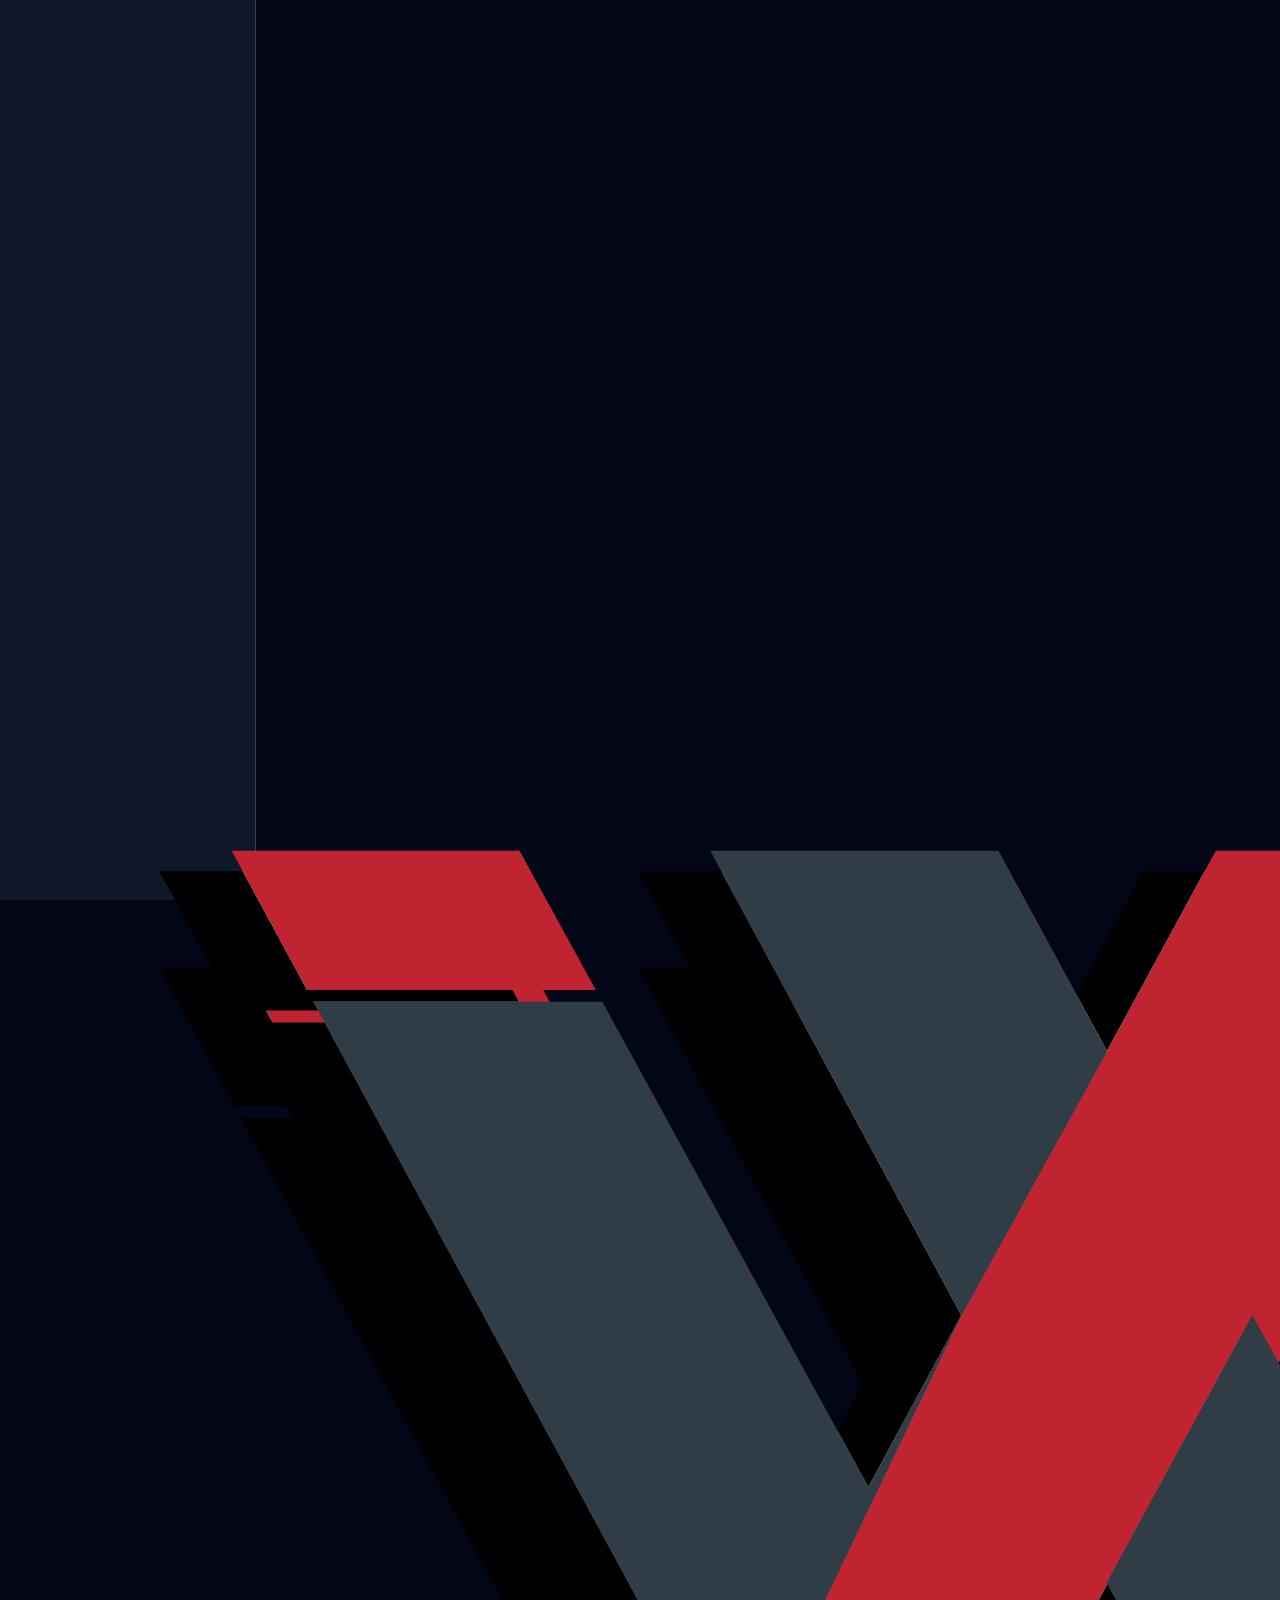
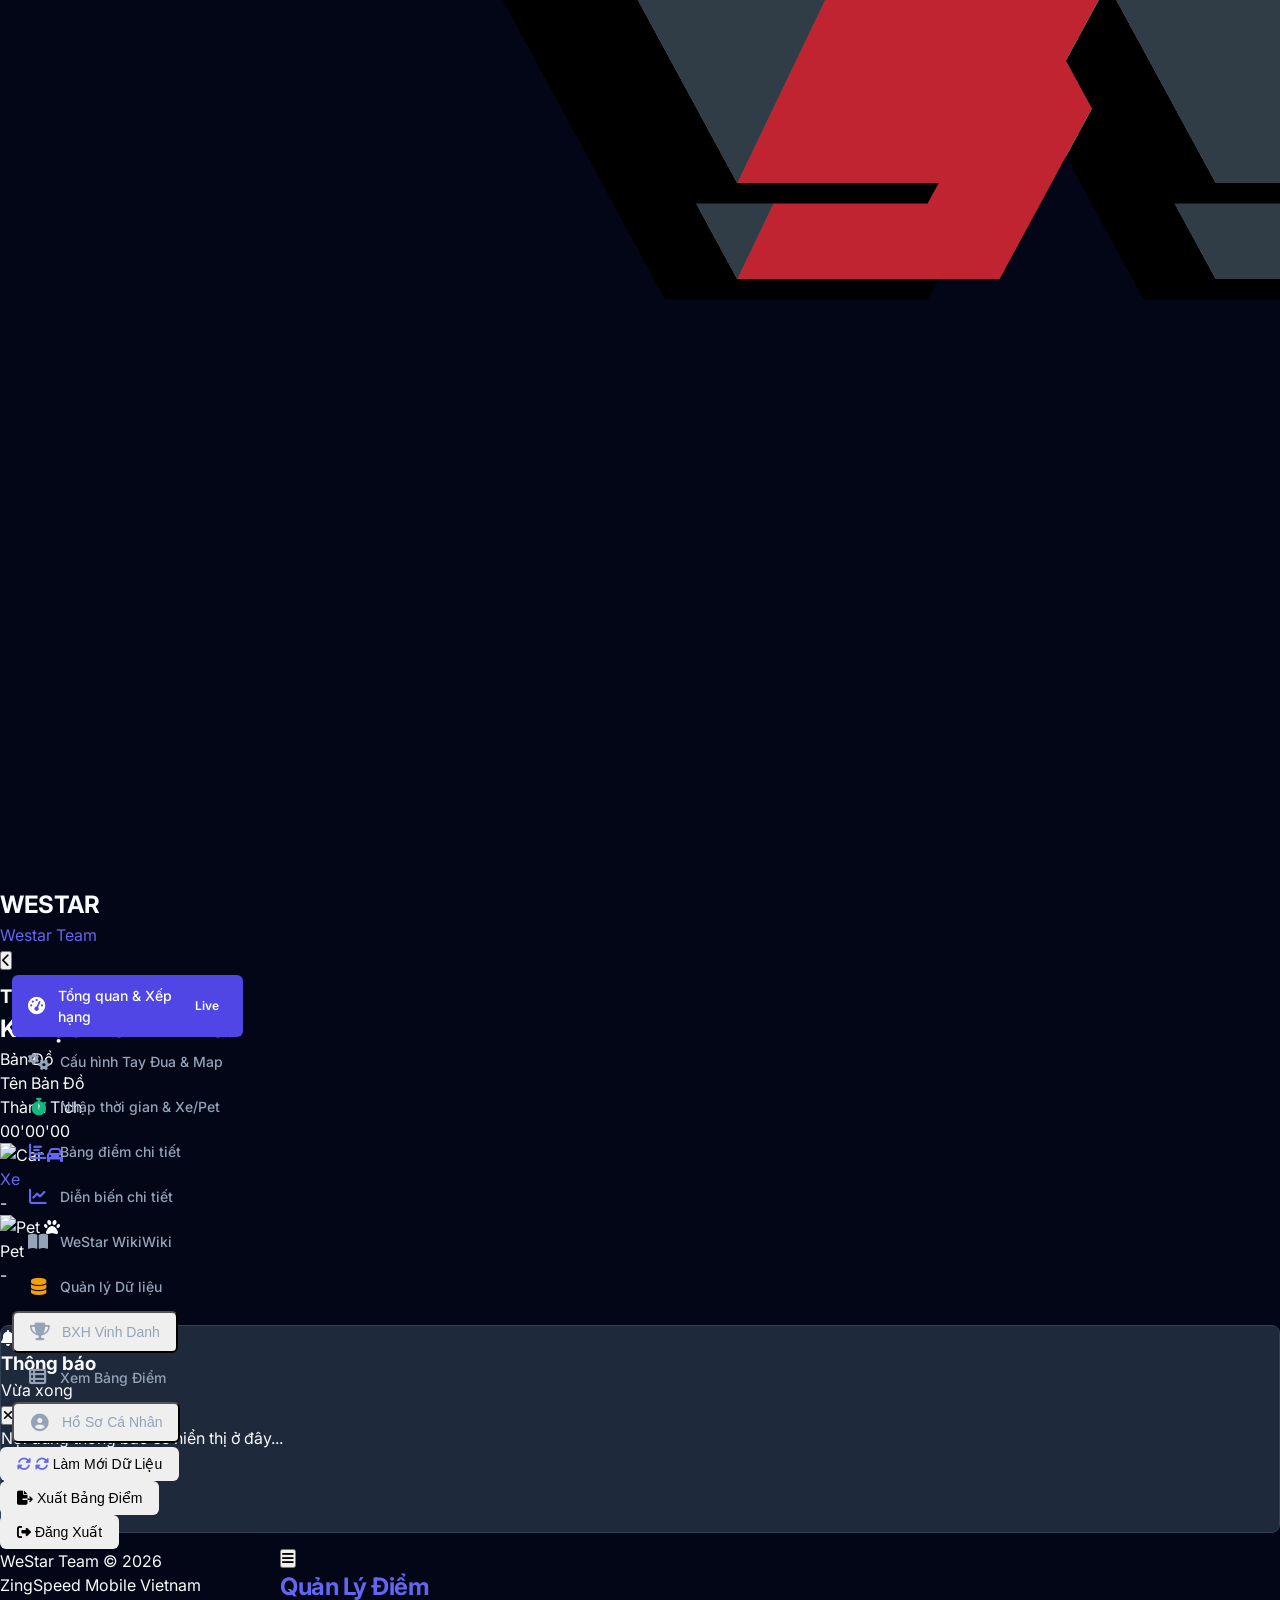
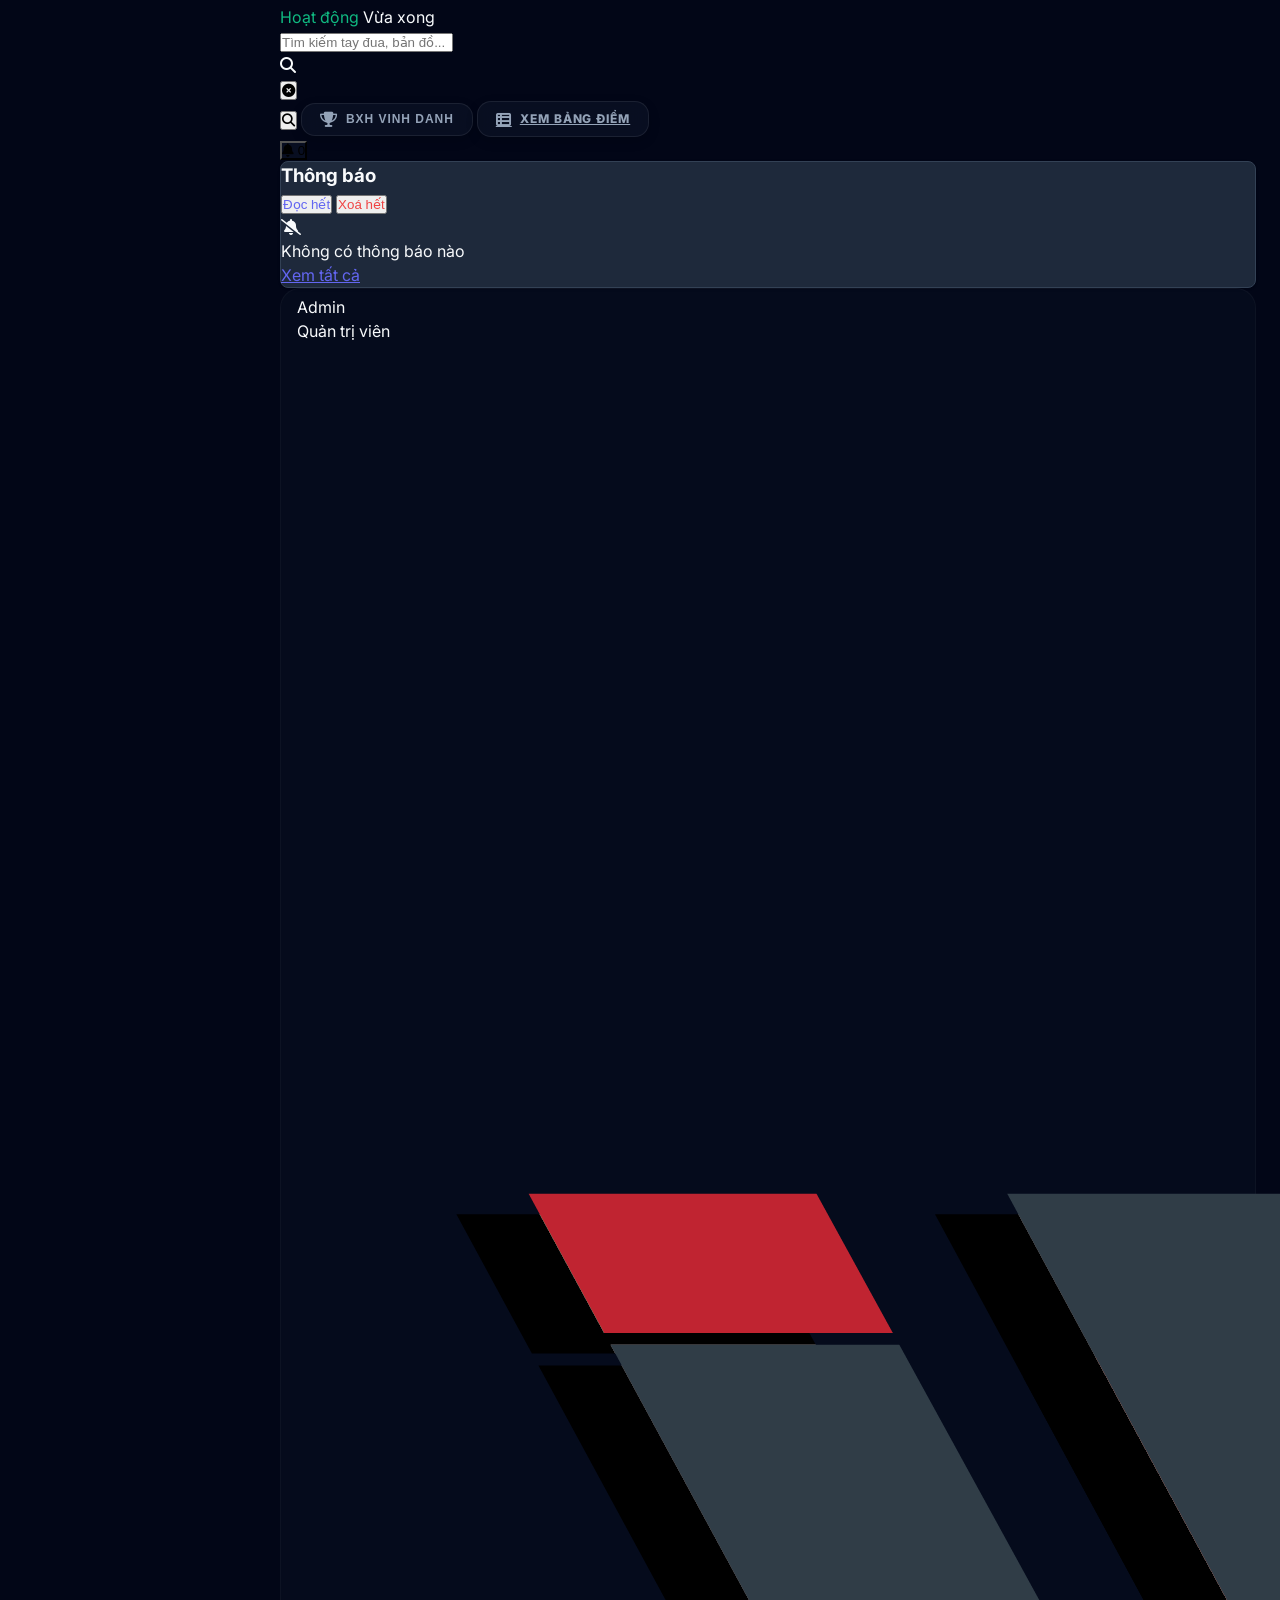
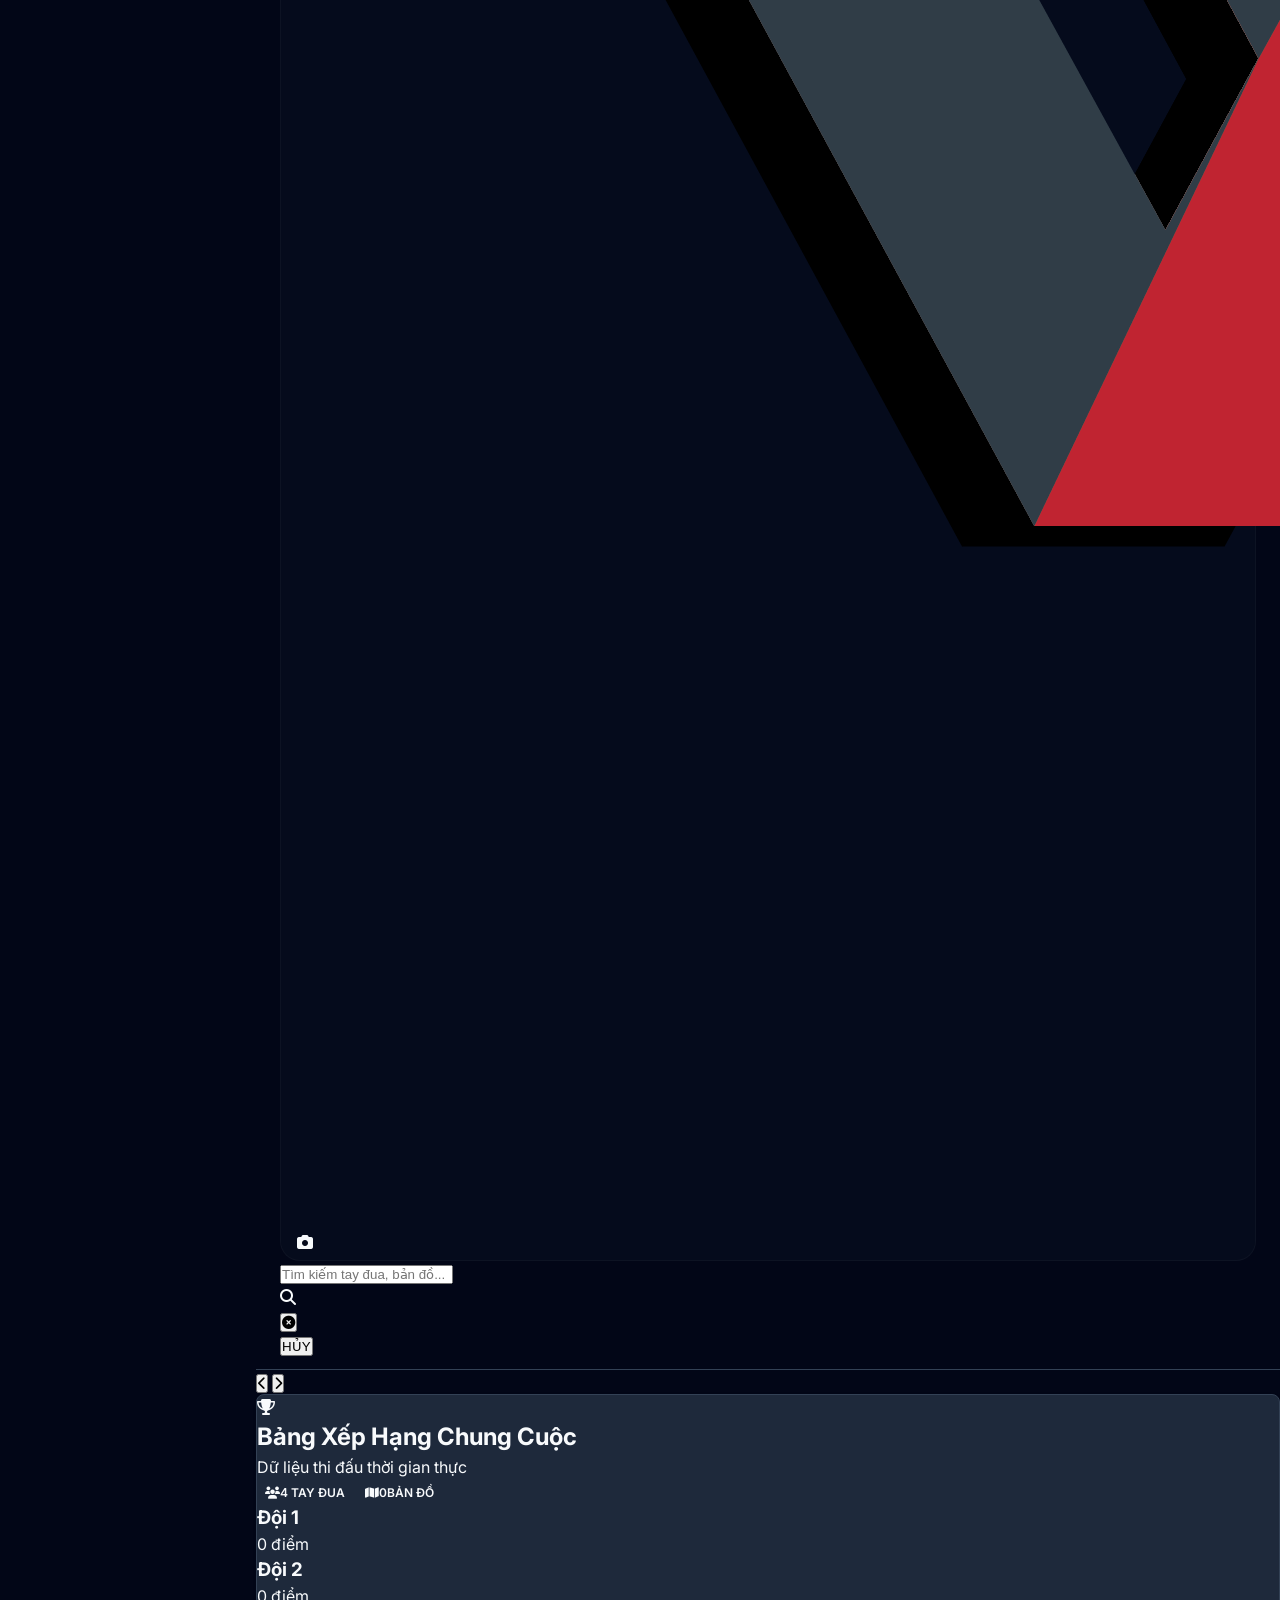
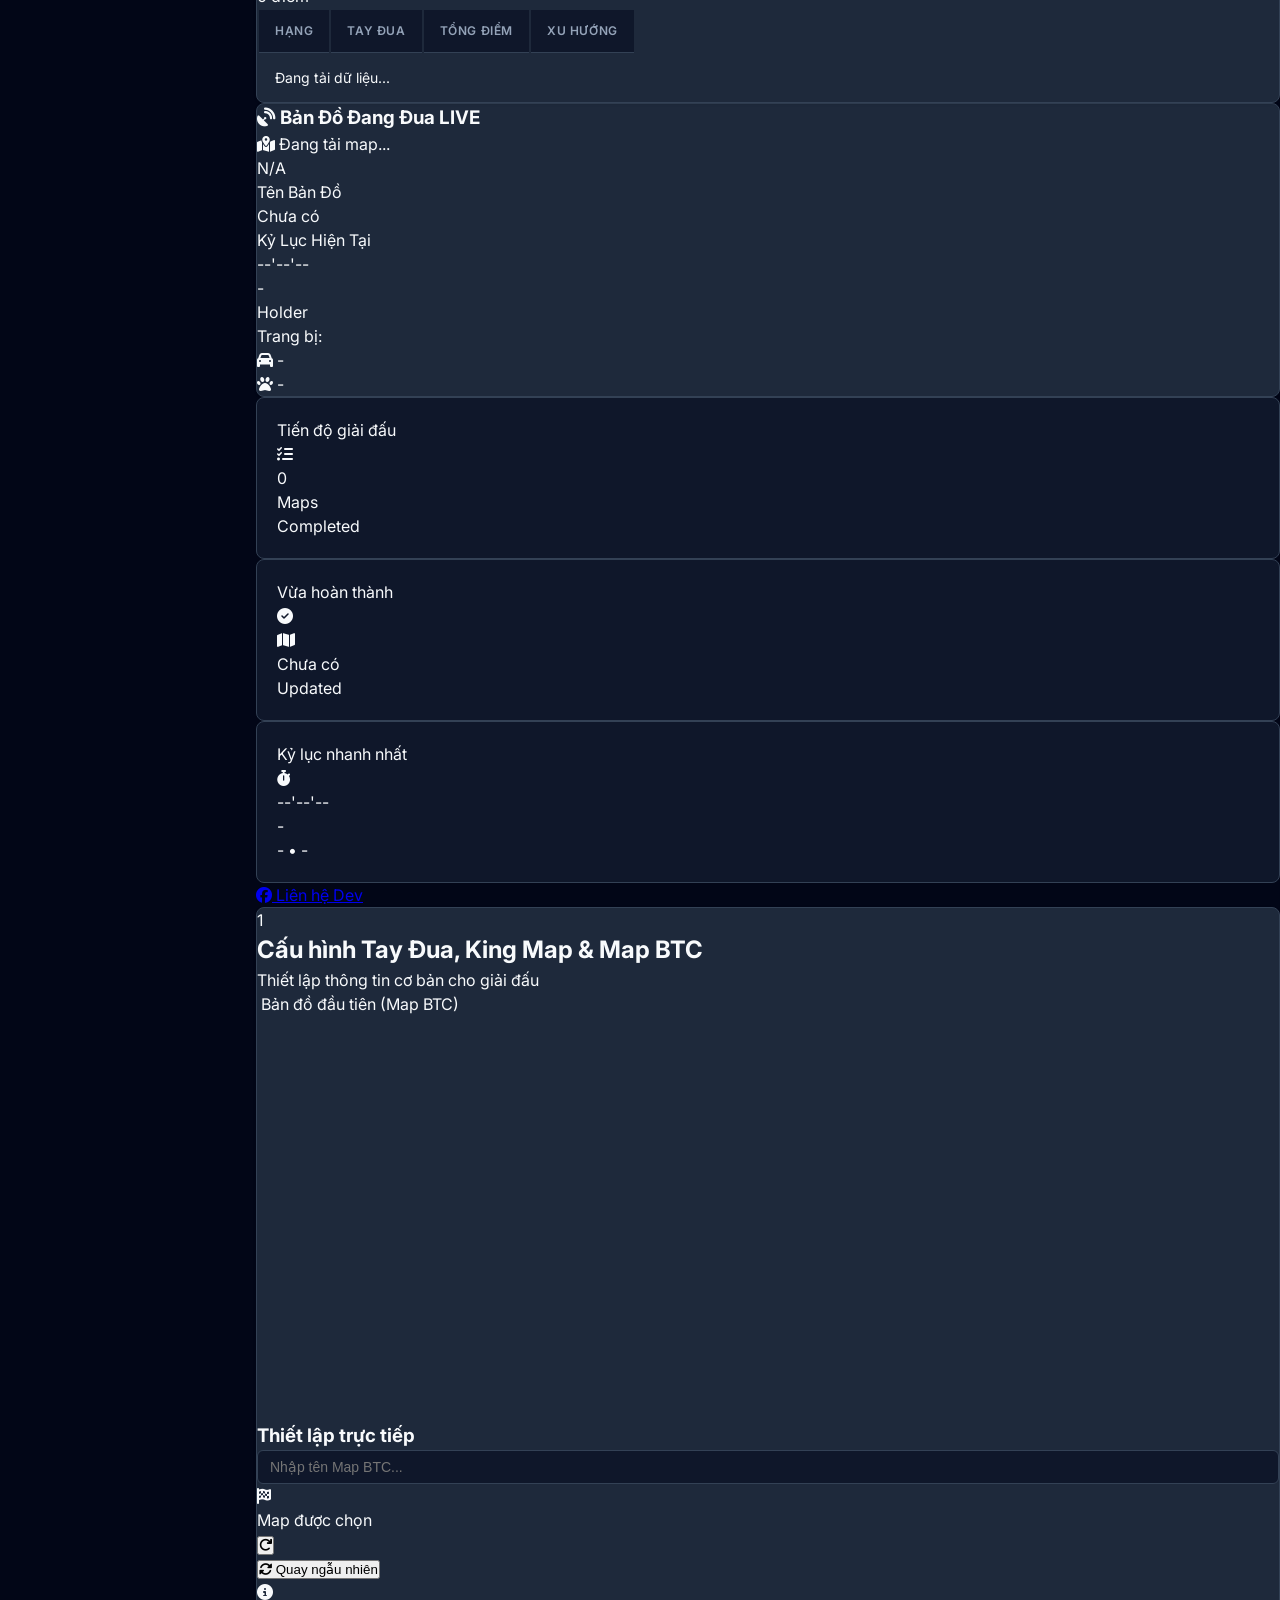
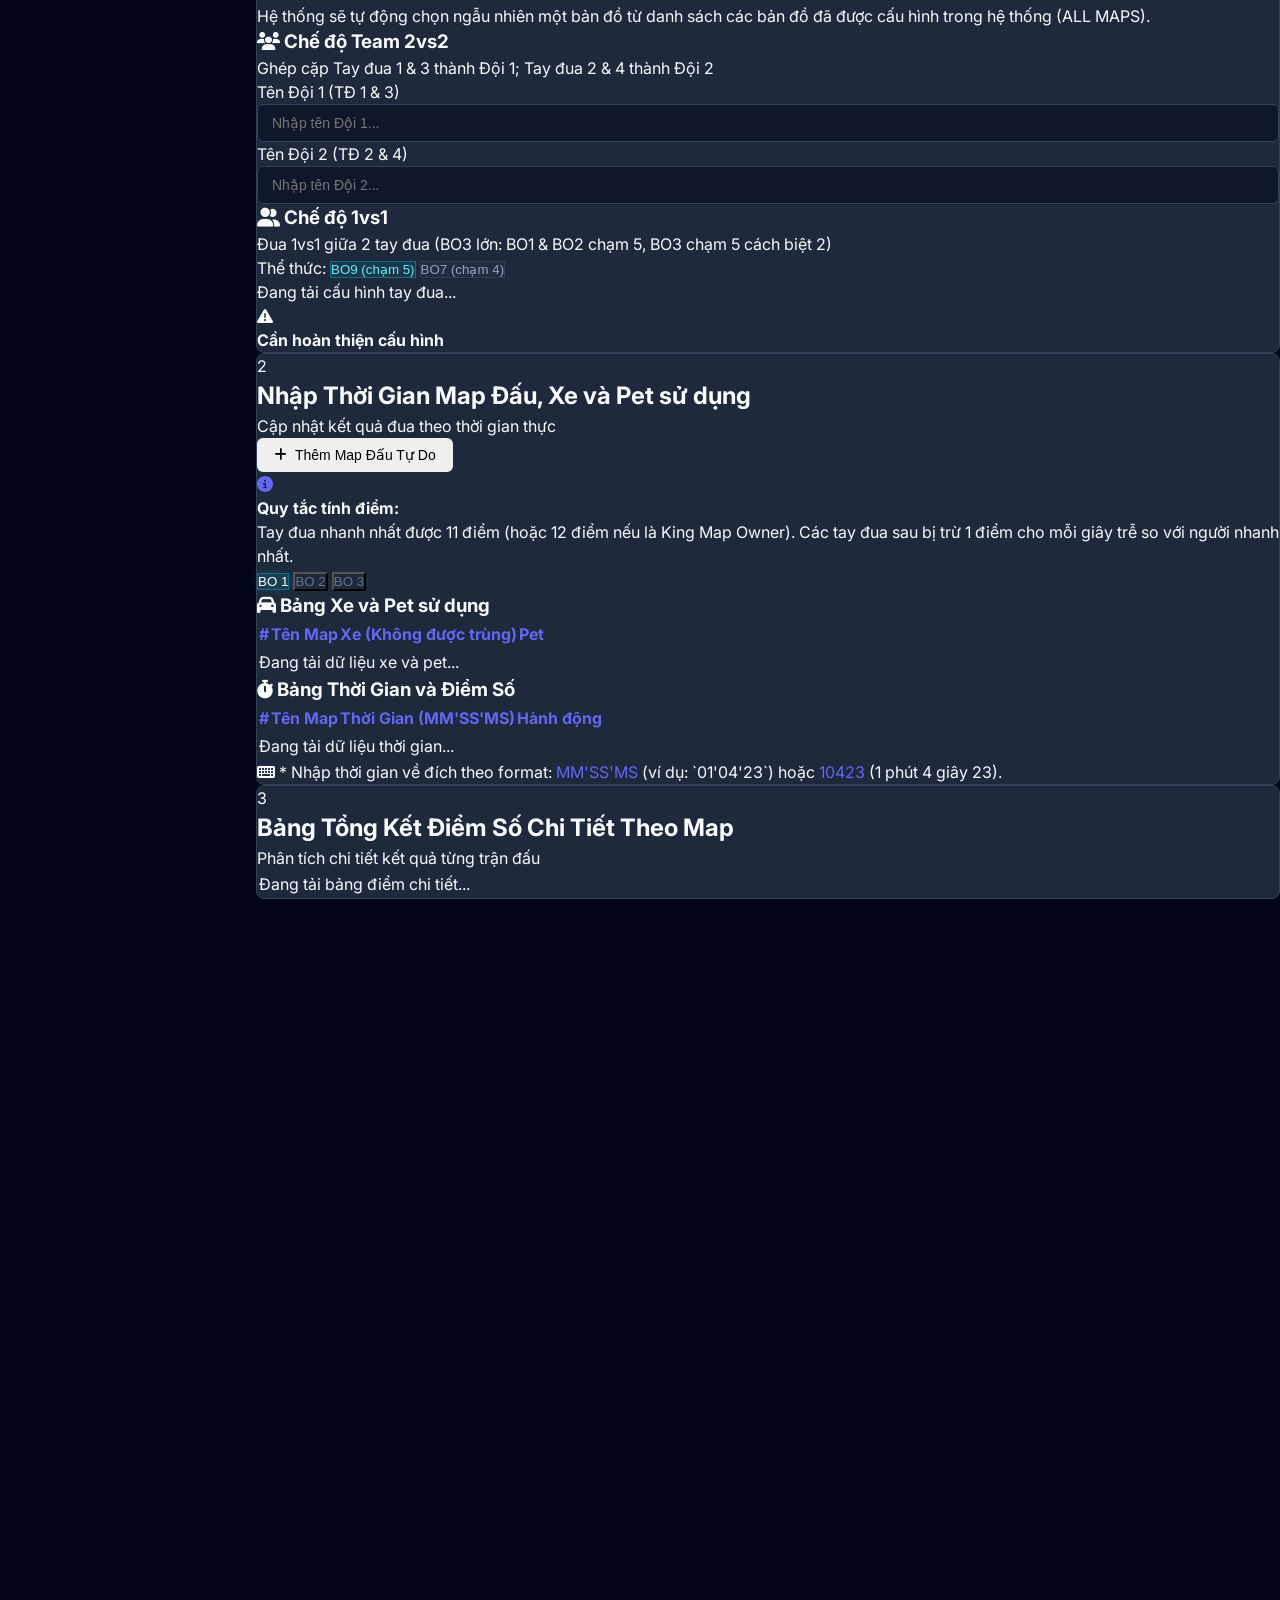
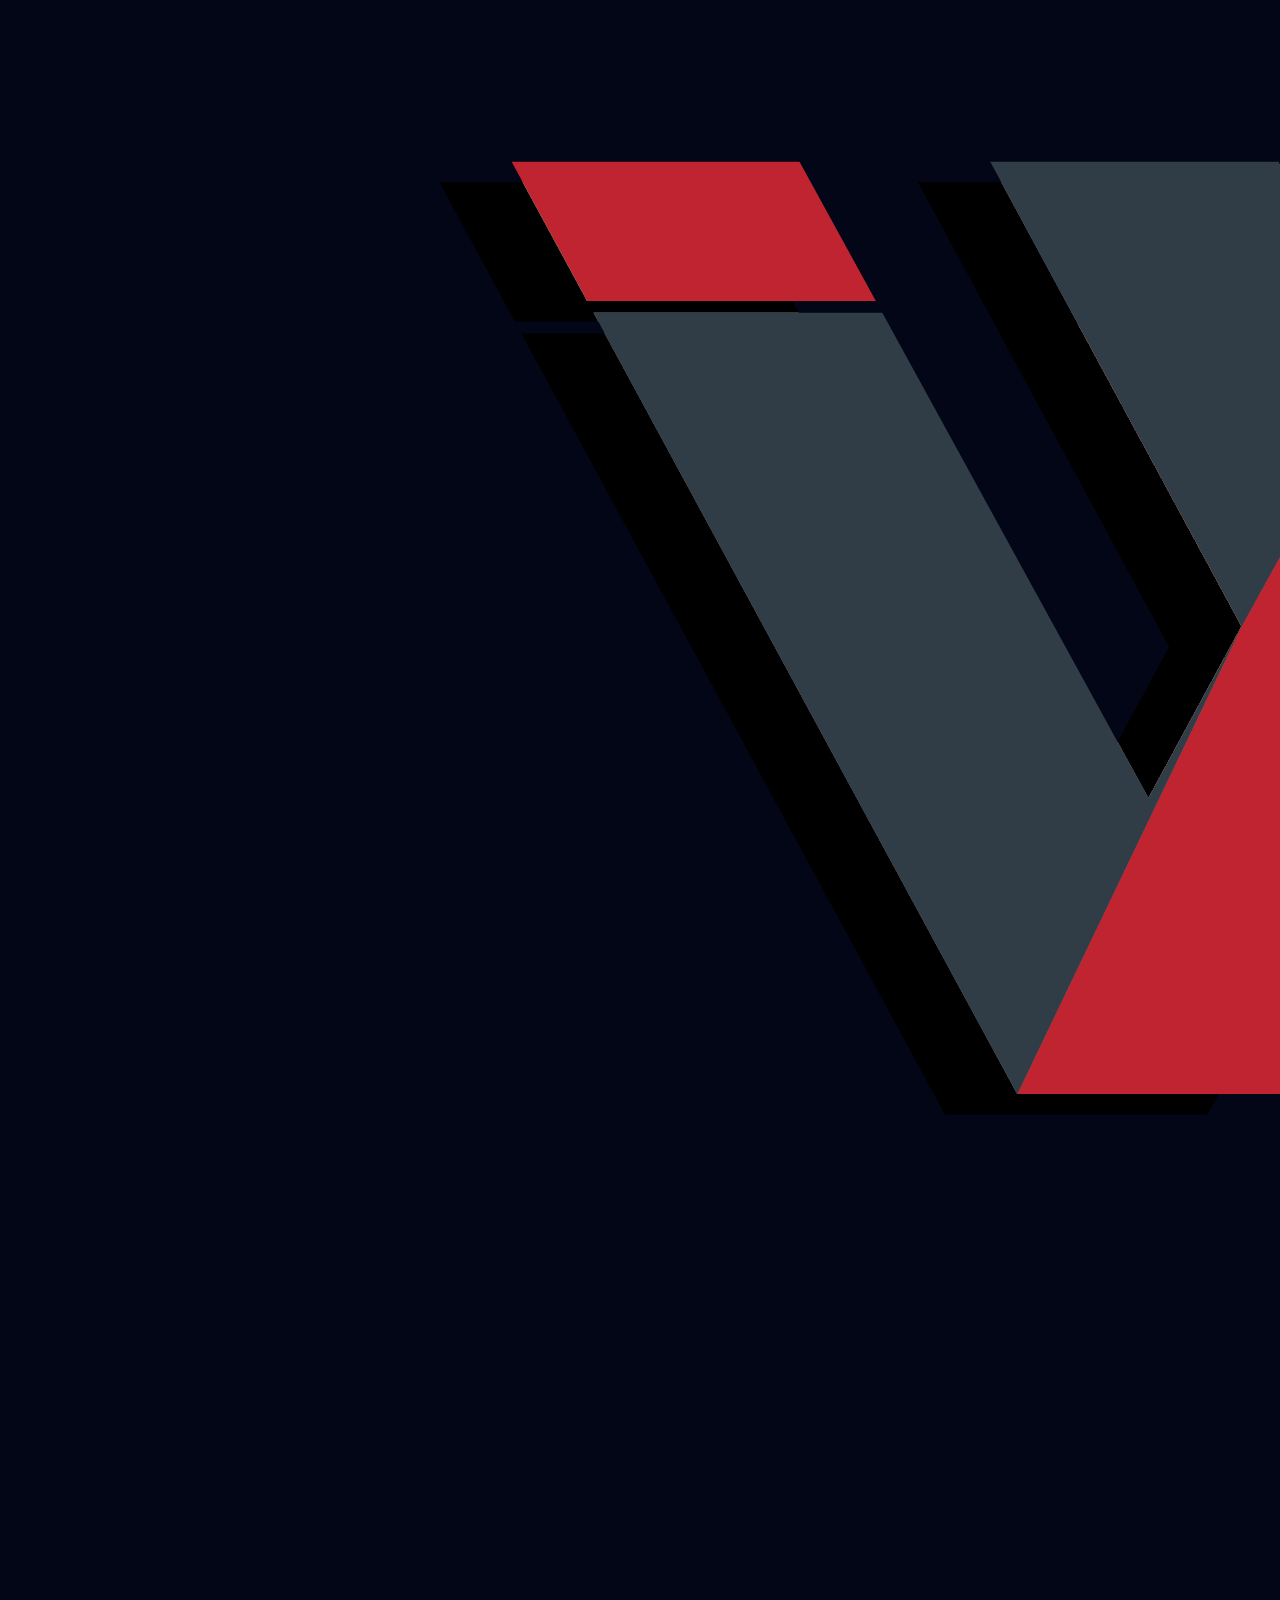
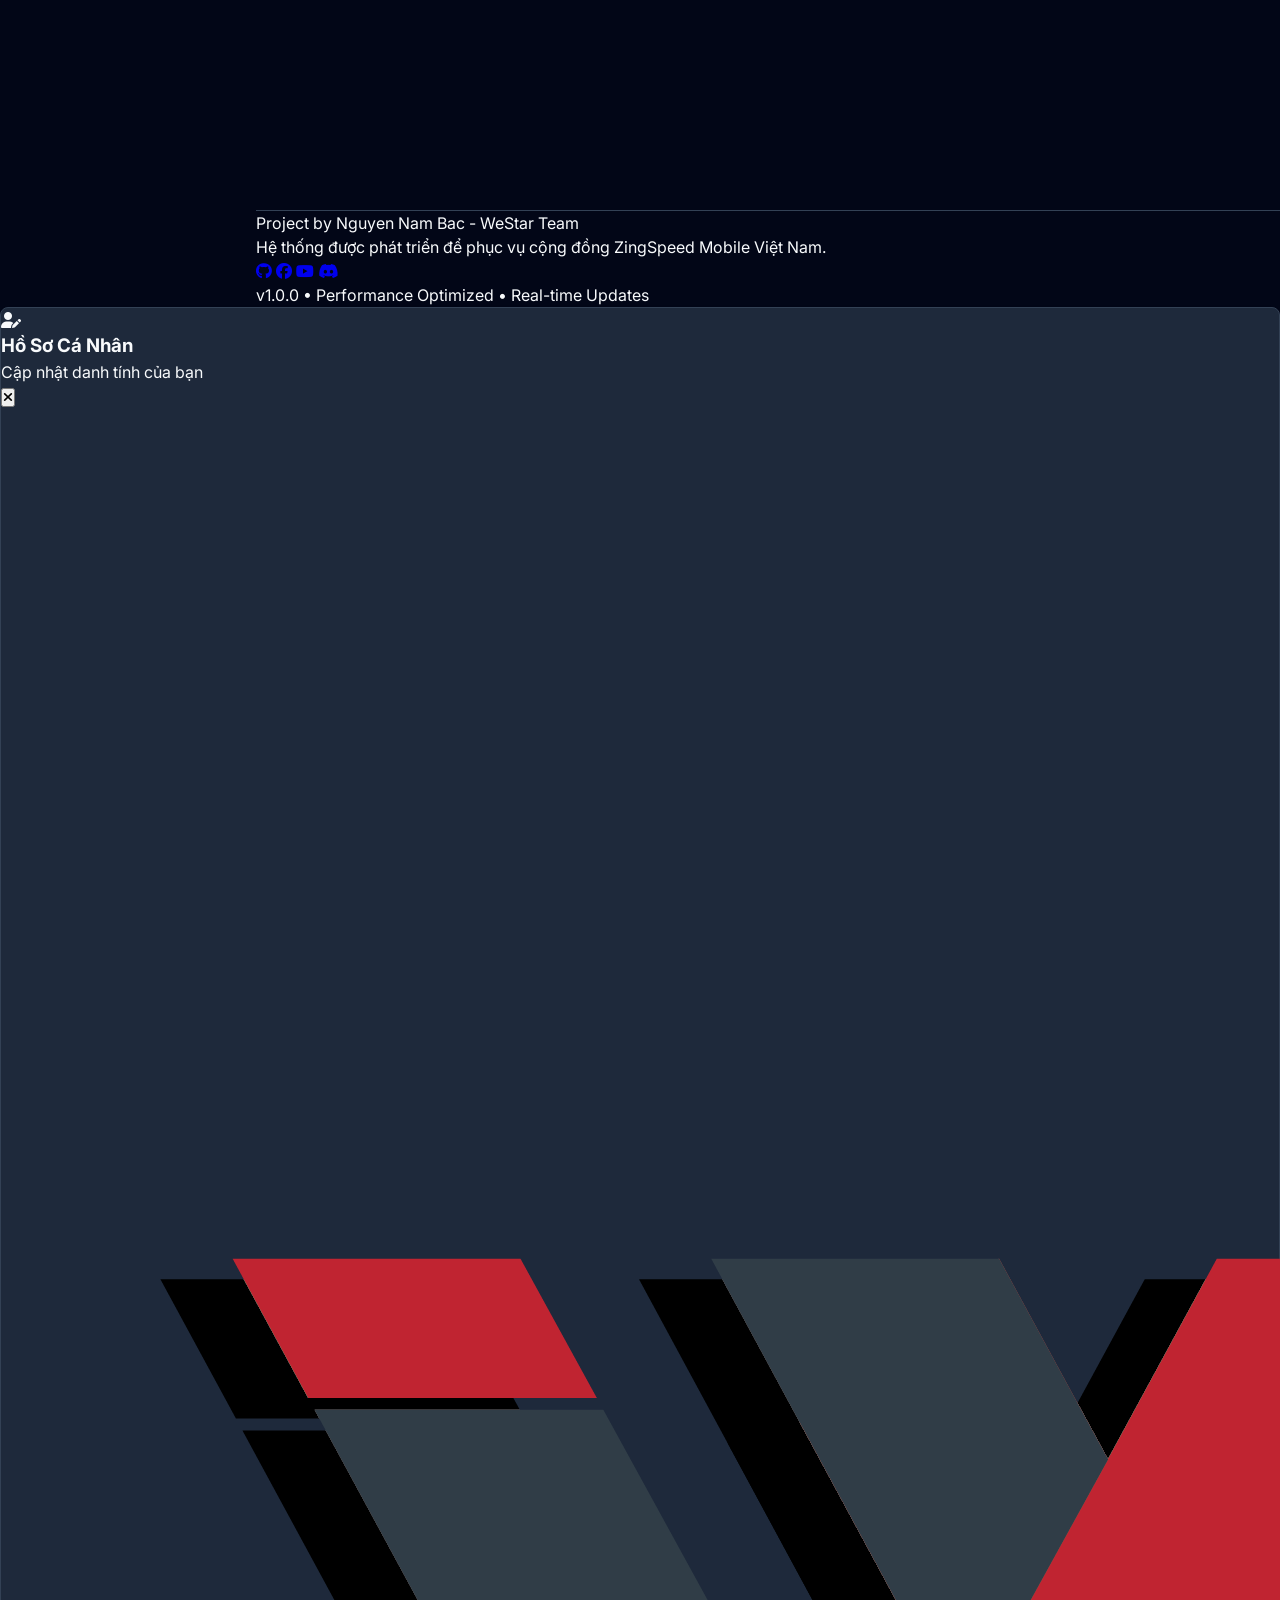
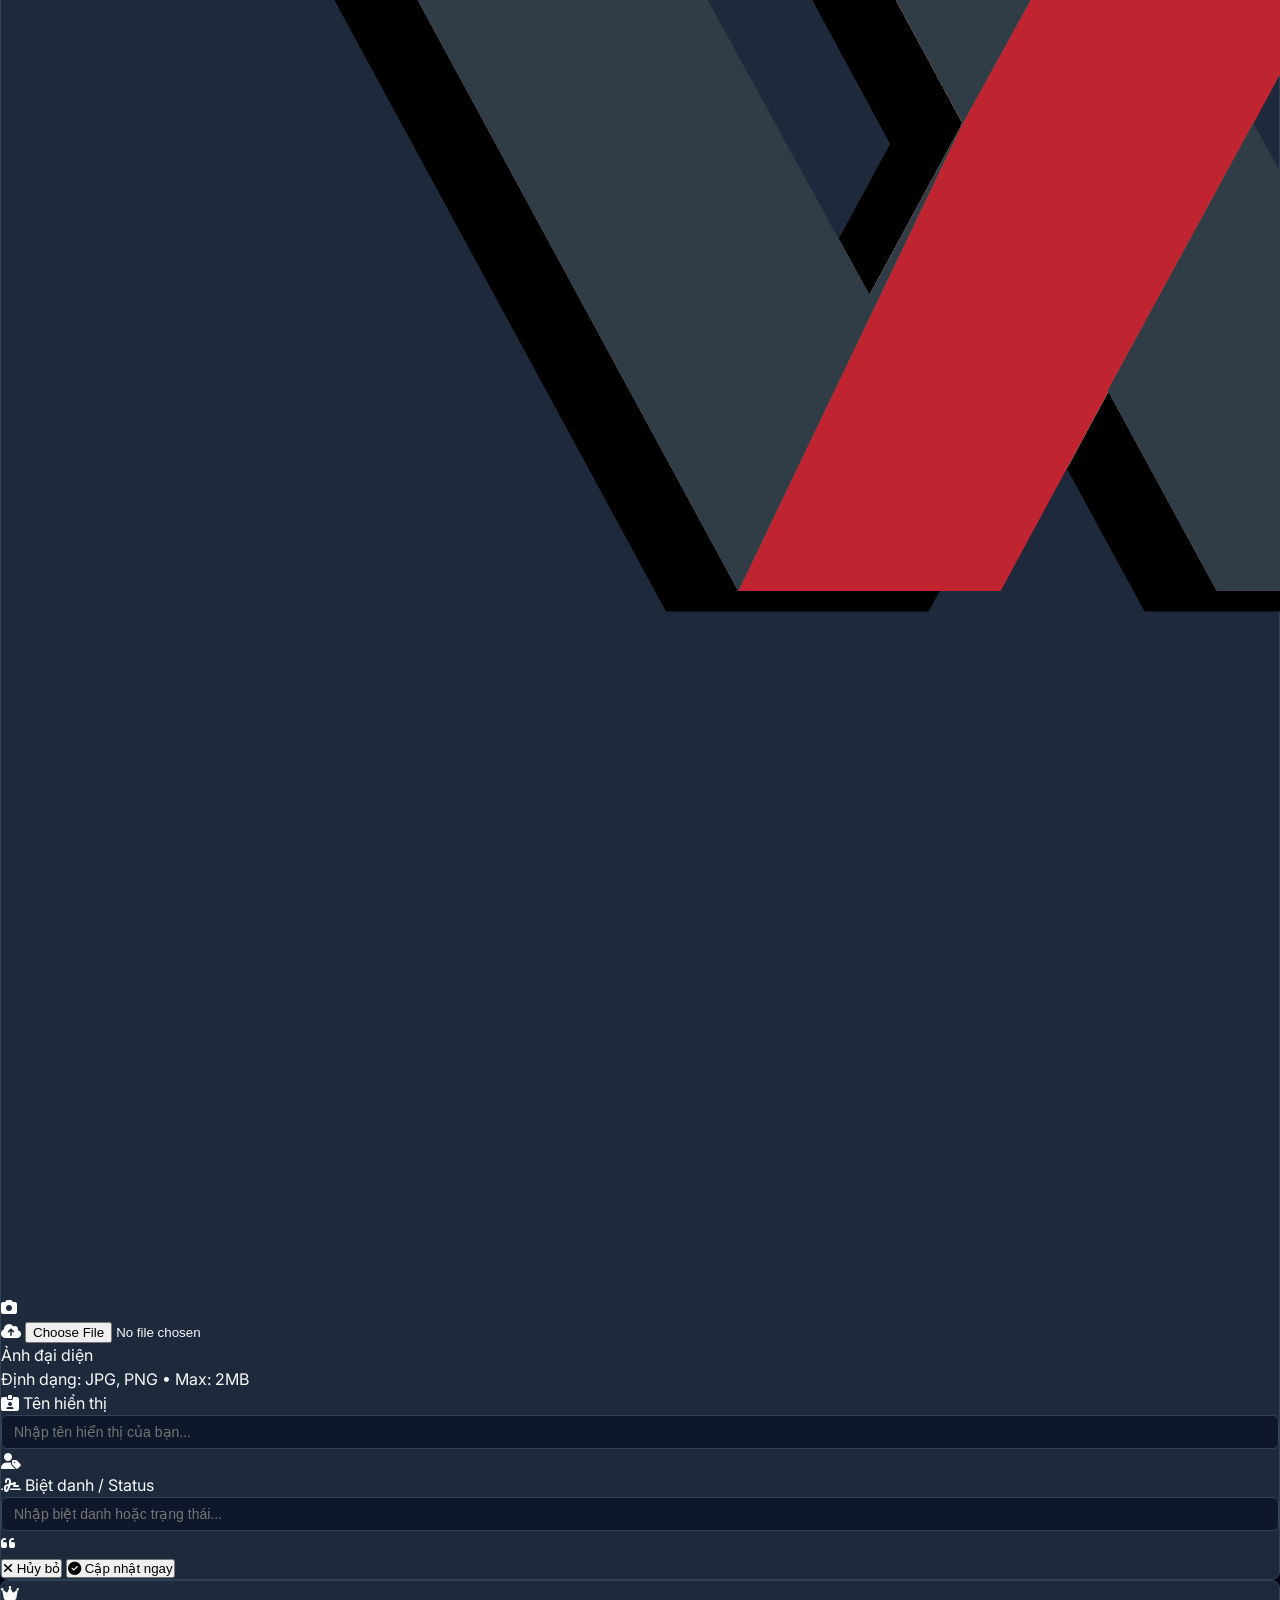
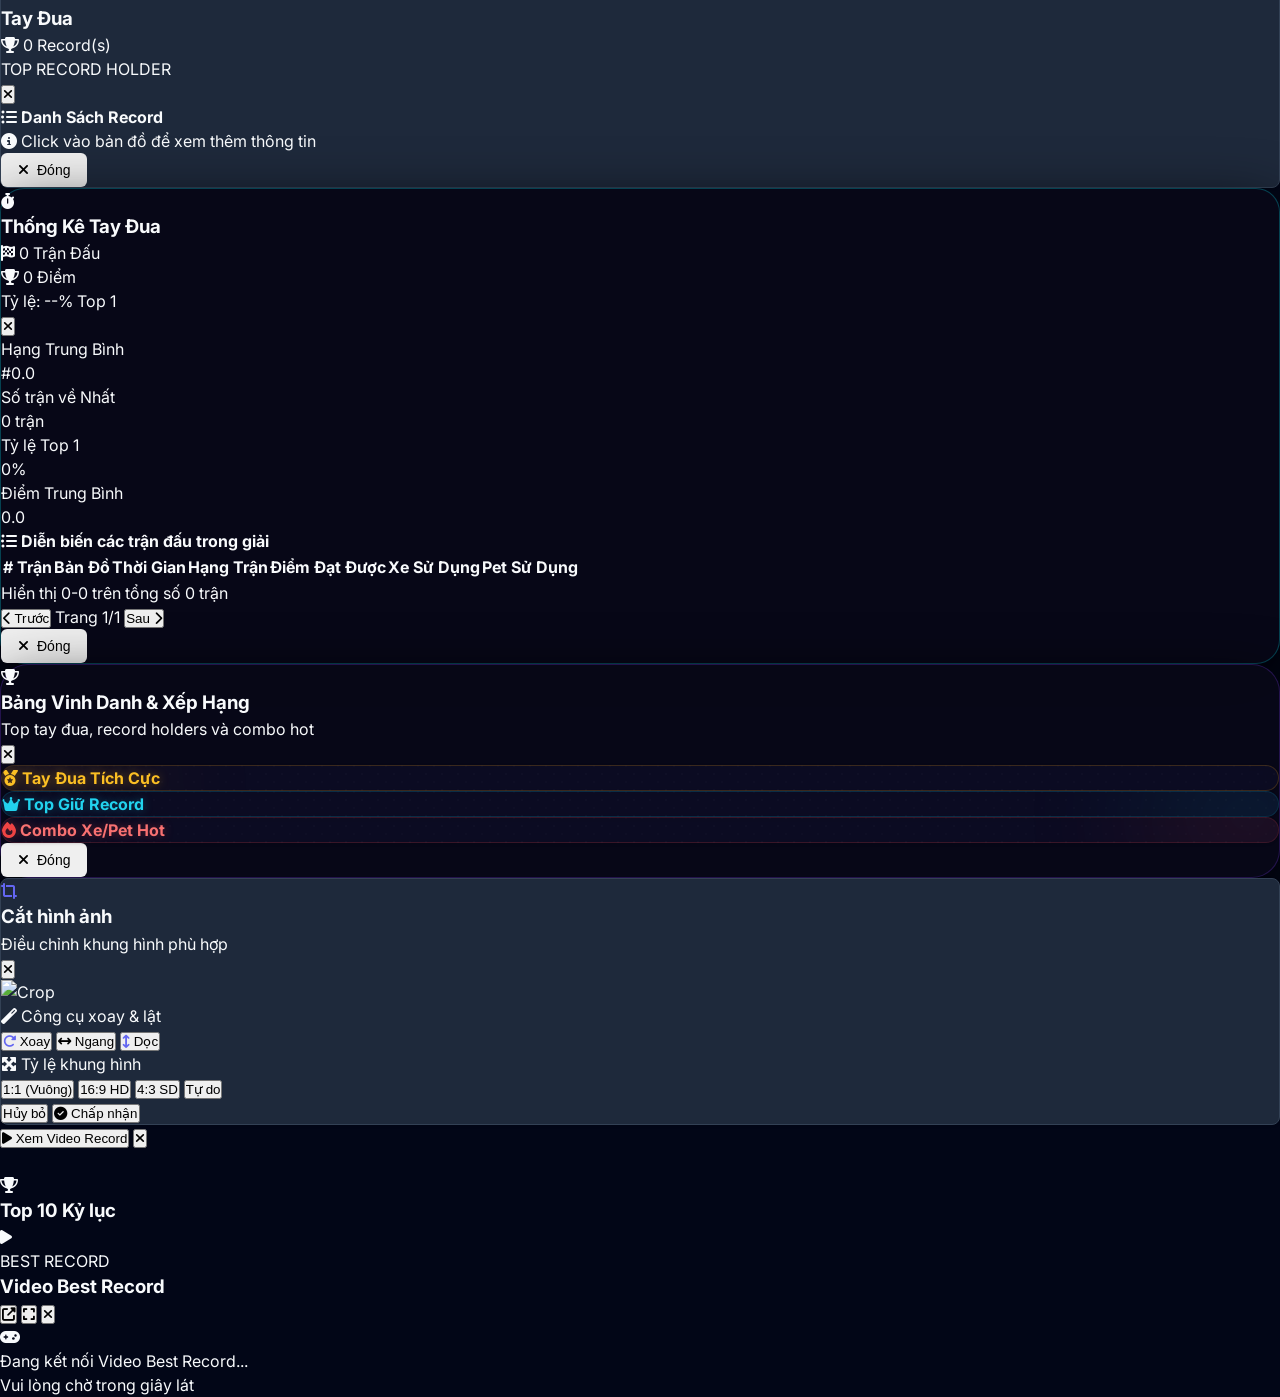
==== commit abf6f017: "Bổ sung WeStar Wiki, tính năng Video Map Bilibili/YouTube, tối ưu giao diện Mobile và loại bỏ Diễn đ" ====
--- a/public/index.html
+++ b/public/index.html
@@ -592,10 +592,12 @@
             transition: opacity 0.8s cubic-bezier(0.4, 0, 0.2, 1);
             z-index: 10;
         }
+
         .banner-slide.active {
             opacity: 1;
             z-index: 20;
         }
+
         .carousel-indicator {
             transition: width 0.3s ease, background-color 0.3s ease;
         }
@@ -844,10 +846,10 @@
                         <i class="fas fa-chart-line w-5 h-5 mr-3 text-accent"></i>
                         <span>Diễn biến chi tiết</span>
                     </a>
-                    <a href="./discuss.html" class="sidebar-link">
-                        <i class="fas fa-comments w-5 h-5 mr-3 text-purple-400"></i>
-                        <span>Diễn Đàn</span>
-                        <span class="ml-auto text-xs bg-purple-500/20 text-purple-300 px-2 py-0.5 rounded-full">Mới</span>
+                    <a href="./wiki.html" class="sidebar-link">
+                        <i class="fas fa-book-open w-5 h-5 mr-3 text-cyan-400"></i>
+                        <span>WeStar Wiki</span>
+                        <span class="ml-auto text-xs bg-cyan-500/20 text-cyan-300 px-2 py-0.5 rounded-full">Wiki</span>
                     </a>
                     <a href="./configdata.html" id="configdata-link" class="sidebar-link">
                         <i class="fas fa-database w-5 h-5 mr-3 text-warning"></i>
@@ -919,7 +921,8 @@
                             <i class="fas fa-bars text-lg"></i>
                         </button>
                         <div class="min-w-0">
-                            <h1 class="text-lg md:text-xl font-extrabold admin-title tracking-tight whitespace-nowrap truncate">
+                            <h1
+                                class="text-lg md:text-xl font-extrabold admin-title tracking-tight whitespace-nowrap truncate">
                                 <span class="text-accent">Quản Lý Điểm</span>
                             </h1>
                             <div class="flex items-center mt-0.5">
@@ -1082,19 +1085,25 @@
             <main class="flex-1 overflow-x-hidden overflow-y-auto p-4 md:p-6 lg:p-8 space-y-8">
 
                 <!-- Auto-sliding banner carousel -->
-                <div id="banner-carousel-container" class="relative w-full rounded-2xl overflow-hidden shadow-[0_0_30px_rgba(6,182,212,0.15)] border border-slate-800 bg-slate-950/40 mb-8 hidden group" style="z-index: 0;">
-                    <div id="banner-slides" class="relative w-full h-[260px] sm:h-[360px] md:h-[430px] lg:h-[520px] overflow-hidden">
+                <div id="banner-carousel-container"
+                    class="relative w-full rounded-2xl overflow-hidden shadow-[0_0_30px_rgba(6,182,212,0.15)] border border-slate-800 bg-slate-950/40 mb-8 hidden group"
+                    style="z-index: 0;">
+                    <div id="banner-slides"
+                        class="relative w-full h-[260px] sm:h-[360px] md:h-[430px] lg:h-[520px] overflow-hidden">
                         <!-- Slides will be loaded dynamically -->
                     </div>
                     <!-- Prev/Next navigation -->
-                    <button id="carousel-prev" class="absolute left-4 top-1/2 -translate-y-1/2 w-10 h-10 rounded-full bg-black/50 hover:bg-black/80 border border-white/10 text-white flex items-center justify-center transition-all opacity-0 group-hover:opacity-100 focus:opacity-100 z-30">
+                    <button id="carousel-prev"
+                        class="absolute left-4 top-1/2 -translate-y-1/2 w-10 h-10 rounded-full bg-black/50 hover:bg-black/80 border border-white/10 text-white flex items-center justify-center transition-all opacity-0 group-hover:opacity-100 focus:opacity-100 z-30">
                         <i class="fas fa-chevron-left"></i>
                     </button>
-                    <button id="carousel-next" class="absolute right-4 top-1/2 -translate-y-1/2 w-10 h-10 rounded-full bg-black/50 hover:bg-black/80 border border-white/10 text-white flex items-center justify-center transition-all opacity-0 group-hover:opacity-100 focus:opacity-100 z-30">
+                    <button id="carousel-next"
+                        class="absolute right-4 top-1/2 -translate-y-1/2 w-10 h-10 rounded-full bg-black/50 hover:bg-black/80 border border-white/10 text-white flex items-center justify-center transition-all opacity-0 group-hover:opacity-100 focus:opacity-100 z-30">
                         <i class="fas fa-chevron-right"></i>
                     </button>
                     <!-- Indicators -->
-                    <div id="carousel-indicators" class="absolute bottom-4 left-1/2 -translate-x-1/2 flex space-x-2 z-30">
+                    <div id="carousel-indicators"
+                        class="absolute bottom-4 left-1/2 -translate-x-1/2 flex space-x-2 z-30">
                         <!-- Indicators will be loaded dynamically -->
                     </div>
                 </div>
@@ -1474,7 +1483,8 @@
                                 <h3 class="text-lg font-bold text-white uppercase tracking-wider flex items-center">
                                     <i class="fas fa-user-friends mr-2 text-cyan-400"></i> Chế độ 1vs1
                                 </h3>
-                                <p class="text-xs text-slate-400 mt-1" id="1vs1-format-desc">Đua 1vs1 giữa 2 tay đua (BO3 lớn: BO1 & BO2 chạm
+                                <p class="text-xs text-slate-400 mt-1" id="1vs1-format-desc">Đua 1vs1 giữa 2 tay đua
+                                    (BO3 lớn: BO1 & BO2 chạm
                                     5, BO3 chạm 5 cách biệt 2)</p>
                             </div>
                             <label class="relative inline-flex items-center cursor-pointer">
@@ -1489,13 +1499,11 @@
                         <div id="bo-format-selector" class="mt-4 hidden">
                             <div class="flex items-center gap-2">
                                 <span class="text-xs text-slate-400 font-semibold mr-1">Thể thức:</span>
-                                <button id="bo9-btn"
-                                    onclick="window.toggle1vs1BOFormat('BO9')"
+                                <button id="bo9-btn" onclick="window.toggle1vs1BOFormat('BO9')"
                                     class="bo-format-btn active px-4 py-1.5 rounded-lg text-xs font-bold transition-all duration-200">
                                     BO9 (chạm 5)
                                 </button>
-                                <button id="bo7-btn"
-                                    onclick="window.toggle1vs1BOFormat('BO7')"
+                                <button id="bo7-btn" onclick="window.toggle1vs1BOFormat('BO7')"
                                     class="bo-format-btn px-4 py-1.5 rounded-lg text-xs font-bold transition-all duration-200">
                                     BO7 (chạm 4)
                                 </button>
@@ -2791,16 +2799,20 @@
     </script>
 
     <!-- Map Detail Modal -->
-    <div id="map-detail-modal" class="fixed inset-0 z-[9999] flex items-center justify-center bg-black/85 hidden opacity-0 transition-opacity duration-300 backdrop-blur-sm p-4">
-        <div id="map-detail-box" class="relative w-full max-w-2xl max-h-[90vh] bg-slate-900 border border-slate-700/50 rounded-2xl overflow-hidden shadow-[0_0_60px_rgba(6,182,212,0.2)] flex flex-col animate__animated">
+    <div id="map-detail-modal"
+        class="fixed inset-0 z-[9999] flex items-center justify-center bg-black/85 hidden opacity-0 transition-opacity duration-300 backdrop-blur-sm p-4">
+        <div id="map-detail-box"
+            class="relative w-full max-w-2xl max-h-[90vh] bg-slate-900 border border-slate-700/50 rounded-2xl overflow-hidden shadow-[0_0_60px_rgba(6,182,212,0.2)] flex flex-col animate__animated">
             <!-- Play Video button top-left -->
-            <button id="map-detail-video-btn" onclick="playMapVideo()" class="absolute top-3 left-3 z-20 px-3 py-1.5 rounded-full bg-red-600/90 hover:bg-red-500 border border-white/20 text-white flex items-center gap-1.5 text-xs font-bold transition-all shadow-[0_0_15px_rgba(239,68,68,0.4)] backdrop-blur-md hidden">
+            <button id="map-detail-video-btn" onclick="playMapVideo()"
+                class="absolute top-3 left-3 z-20 px-3 py-1.5 rounded-full bg-red-600/90 hover:bg-red-500 border border-white/20 text-white flex items-center gap-1.5 text-xs font-bold transition-all shadow-[0_0_15px_rgba(239,68,68,0.4)] backdrop-blur-md hidden">
                 <i class="fas fa-play text-[10px]"></i>
                 <span>Xem Video Record</span>
             </button>
 
             <!-- Close button -->
-            <button onclick="closeMapDetailModal()" class="absolute top-3 right-3 z-20 w-8 h-8 rounded-full bg-black/50 hover:bg-black/80 border border-white/10 text-white flex items-center justify-center transition-all">
+            <button onclick="closeMapDetailModal()"
+                class="absolute top-3 right-3 z-20 w-8 h-8 rounded-full bg-black/50 hover:bg-black/80 border border-white/10 text-white flex items-center justify-center transition-all">
                 <i class="fas fa-times text-xs"></i>
             </button>
 
@@ -2809,8 +2821,10 @@
                 <img id="map-detail-img" src="" alt="" class="absolute inset-0 w-full h-full object-cover">
                 <div class="absolute inset-0 bg-gradient-to-t from-slate-900 via-slate-900/60 to-transparent"></div>
                 <div class="absolute bottom-4 left-5 right-12">
-                    <span id="map-detail-difficulty" class="text-[10px] font-bold uppercase tracking-widest px-2 py-0.5 rounded-md border mb-2 inline-block"></span>
-                    <h2 id="map-detail-name" class="text-xl sm:text-2xl font-black text-white drop-shadow-lg leading-tight"></h2>
+                    <span id="map-detail-difficulty"
+                        class="text-[10px] font-bold uppercase tracking-widest px-2 py-0.5 rounded-md border mb-2 inline-block"></span>
+                    <h2 id="map-detail-name"
+                        class="text-xl sm:text-2xl font-black text-white drop-shadow-lg leading-tight"></h2>
                 </div>
             </div>
 
@@ -2828,19 +2842,27 @@
     </div>
 
     <!-- Video Player Modal -->
-    <div id="map-video-modal" class="fixed inset-0 z-[10000] flex items-center justify-center bg-black/90 hidden opacity-0 transition-opacity duration-300 backdrop-blur-xl p-0 sm:p-5">
-        <div id="map-video-box" class="relative w-full max-w-4xl bg-slate-950 border-0 sm:border border-cyan-500/30 rounded-none sm:rounded-2xl overflow-hidden shadow-[0_0_50px_rgba(6,182,212,0.25),0_25px_60px_rgba(0,0,0,0.95)] flex flex-col transform transition-all">
+    <div id="map-video-modal"
+        class="fixed inset-0 z-[10000] flex items-center justify-center bg-black/90 hidden opacity-0 transition-opacity duration-300 backdrop-blur-xl p-0 sm:p-5">
+        <div id="map-video-box"
+            class="relative w-full max-w-4xl bg-slate-950 border-0 sm:border border-cyan-500/30 rounded-none sm:rounded-2xl overflow-hidden shadow-[0_0_50px_rgba(6,182,212,0.25),0_25px_60px_rgba(0,0,0,0.95)] flex flex-col transform transition-all">
             <!-- Modal Header -->
-            <div class="flex items-center justify-between px-3.5 sm:px-5 py-3 bg-gradient-to-r from-slate-950 via-slate-900 to-slate-950 border-b border-slate-800/80 gap-2">
+            <div
+                class="flex items-center justify-between px-3.5 sm:px-5 py-3 bg-gradient-to-r from-slate-950 via-slate-900 to-slate-950 border-b border-slate-800/80 gap-2">
                 <div class="flex items-center gap-3 min-w-0 flex-1">
-                    <div class="w-7 h-7 sm:w-8 sm:h-8 rounded-xl bg-red-500/10 border border-red-500/30 flex items-center justify-center flex-shrink-0 shadow-[0_0_12px_rgba(239,68,68,0.3)]">
+                    <div
+                        class="w-7 h-7 sm:w-8 sm:h-8 rounded-xl bg-red-500/10 border border-red-500/30 flex items-center justify-center flex-shrink-0 shadow-[0_0_12px_rgba(239,68,68,0.3)]">
                         <i class="fas fa-play text-red-400 text-xs"></i>
                     </div>
                     <div class="min-w-0 flex-1">
                         <div class="flex items-center gap-2 mb-0.5">
-                            <span class="px-2 py-0.5 rounded text-[9px] font-black uppercase tracking-wider bg-red-500/20 text-red-400 border border-red-500/30">BEST RECORD</span>
-                        </div>
-                        <h3 id="map-video-title" class="text-xs sm:text-base font-extrabold text-white truncate tracking-wide">Video Best Record</h3>
+                            <span
+                                class="px-2 py-0.5 rounded text-[9px] font-black uppercase tracking-wider bg-red-500/20 text-red-400 border border-red-500/30">BEST
+                                RECORD</span>
+                        </div>
+                        <h3 id="map-video-title"
+                            class="text-xs sm:text-base font-extrabold text-white truncate tracking-wide">Video Best
+                            Record</h3>
                     </div>
                 </div>
                 <div class="flex items-center gap-1.5 flex-shrink-0">
@@ -2852,21 +2874,26 @@
                         class="w-8 h-8 flex items-center justify-center rounded-lg bg-slate-800/80 hover:bg-cyan-600/30 text-slate-300 hover:text-cyan-400 transition-all duration-200 border border-slate-700/60 shadow-md">
                         <i class="fas fa-expand text-xs"></i>
                     </button>
-                    <button onclick="closeMapVideoModal()" title="Đóng" class="w-8 h-8 rounded-full bg-slate-800/80 hover:bg-red-600 text-slate-400 hover:text-white flex items-center justify-center transition-all duration-200 border border-slate-700/60 hover:border-red-500/50 hover:scale-105 active:scale-95 shadow-md flex-shrink-0 ml-1">
+                    <button onclick="closeMapVideoModal()" title="Đóng"
+                        class="w-8 h-8 rounded-full bg-slate-800/80 hover:bg-red-600 text-slate-400 hover:text-white flex items-center justify-center transition-all duration-200 border border-slate-700/60 hover:border-red-500/50 hover:scale-105 active:scale-95 shadow-md flex-shrink-0 ml-1">
                         <i class="fas fa-times text-xs"></i>
                     </button>
                 </div>
             </div>
 
             <!-- Video Player Container -->
-            <div class="relative w-full aspect-video bg-black flex items-center justify-center overflow-hidden" id="map-video-container">
-                <div id="map-video-loading" class="absolute inset-0 z-20 bg-slate-950/95 backdrop-blur-md flex flex-col items-center justify-center gap-4 text-cyan-400">
+            <div class="relative w-full aspect-video bg-black flex items-center justify-center overflow-hidden"
+                id="map-video-container">
+                <div id="map-video-loading"
+                    class="absolute inset-0 z-20 bg-slate-950/95 backdrop-blur-md flex flex-col items-center justify-center gap-4 text-cyan-400">
                     <div class="relative flex items-center justify-center">
-                        <div class="w-14 h-14 rounded-full border-2 border-cyan-500/20 border-t-cyan-400 animate-spin"></div>
+                        <div class="w-14 h-14 rounded-full border-2 border-cyan-500/20 border-t-cyan-400 animate-spin">
+                        </div>
                         <i class="fas fa-gamepad text-cyan-400 text-lg absolute animate-pulse"></i>
                     </div>
                     <div class="text-center">
-                        <p class="text-xs font-bold text-slate-200 uppercase tracking-widest">Đang kết nối Video Best Record...</p>
+                        <p class="text-xs font-bold text-slate-200 uppercase tracking-widest">Đang kết nối Video Best
+                            Record...</p>
                         <p class="text-[11px] text-slate-400 mt-1">Vui lòng chờ trong giây lát</p>
                     </div>
                 </div>
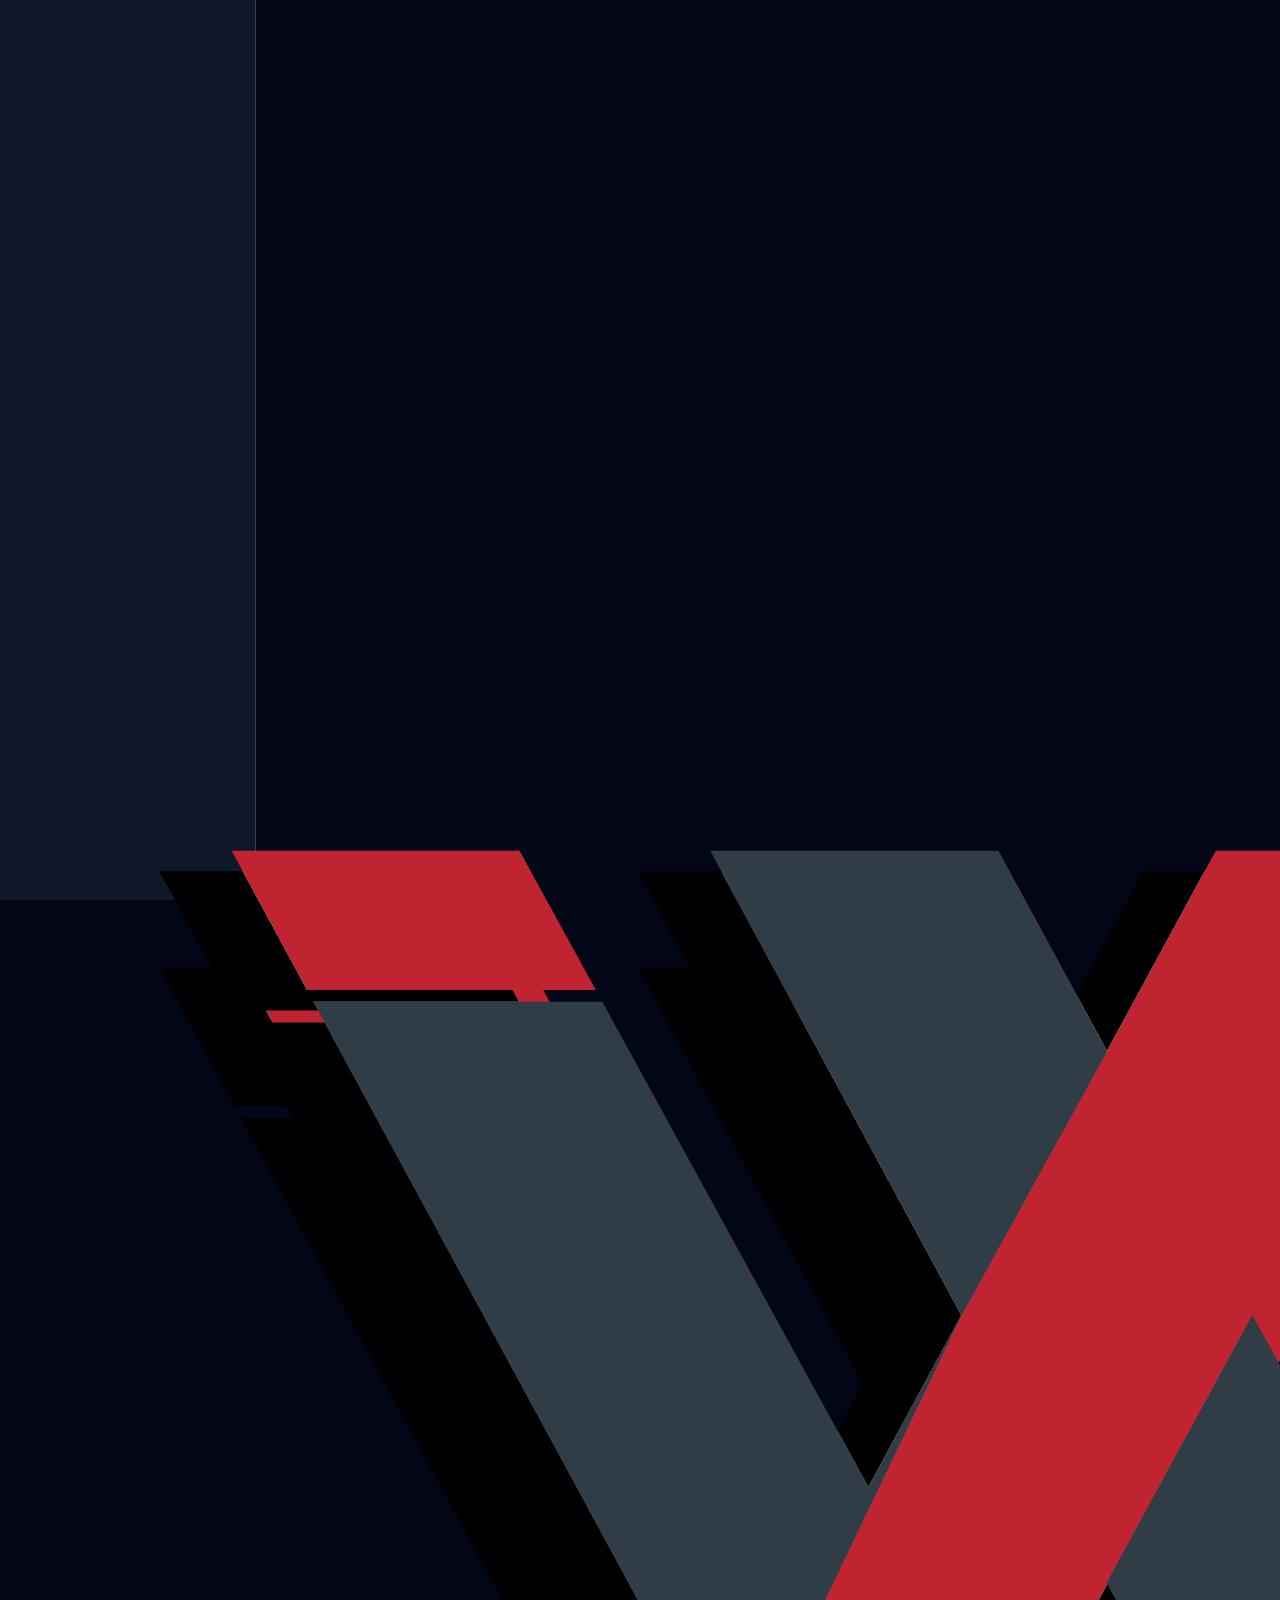
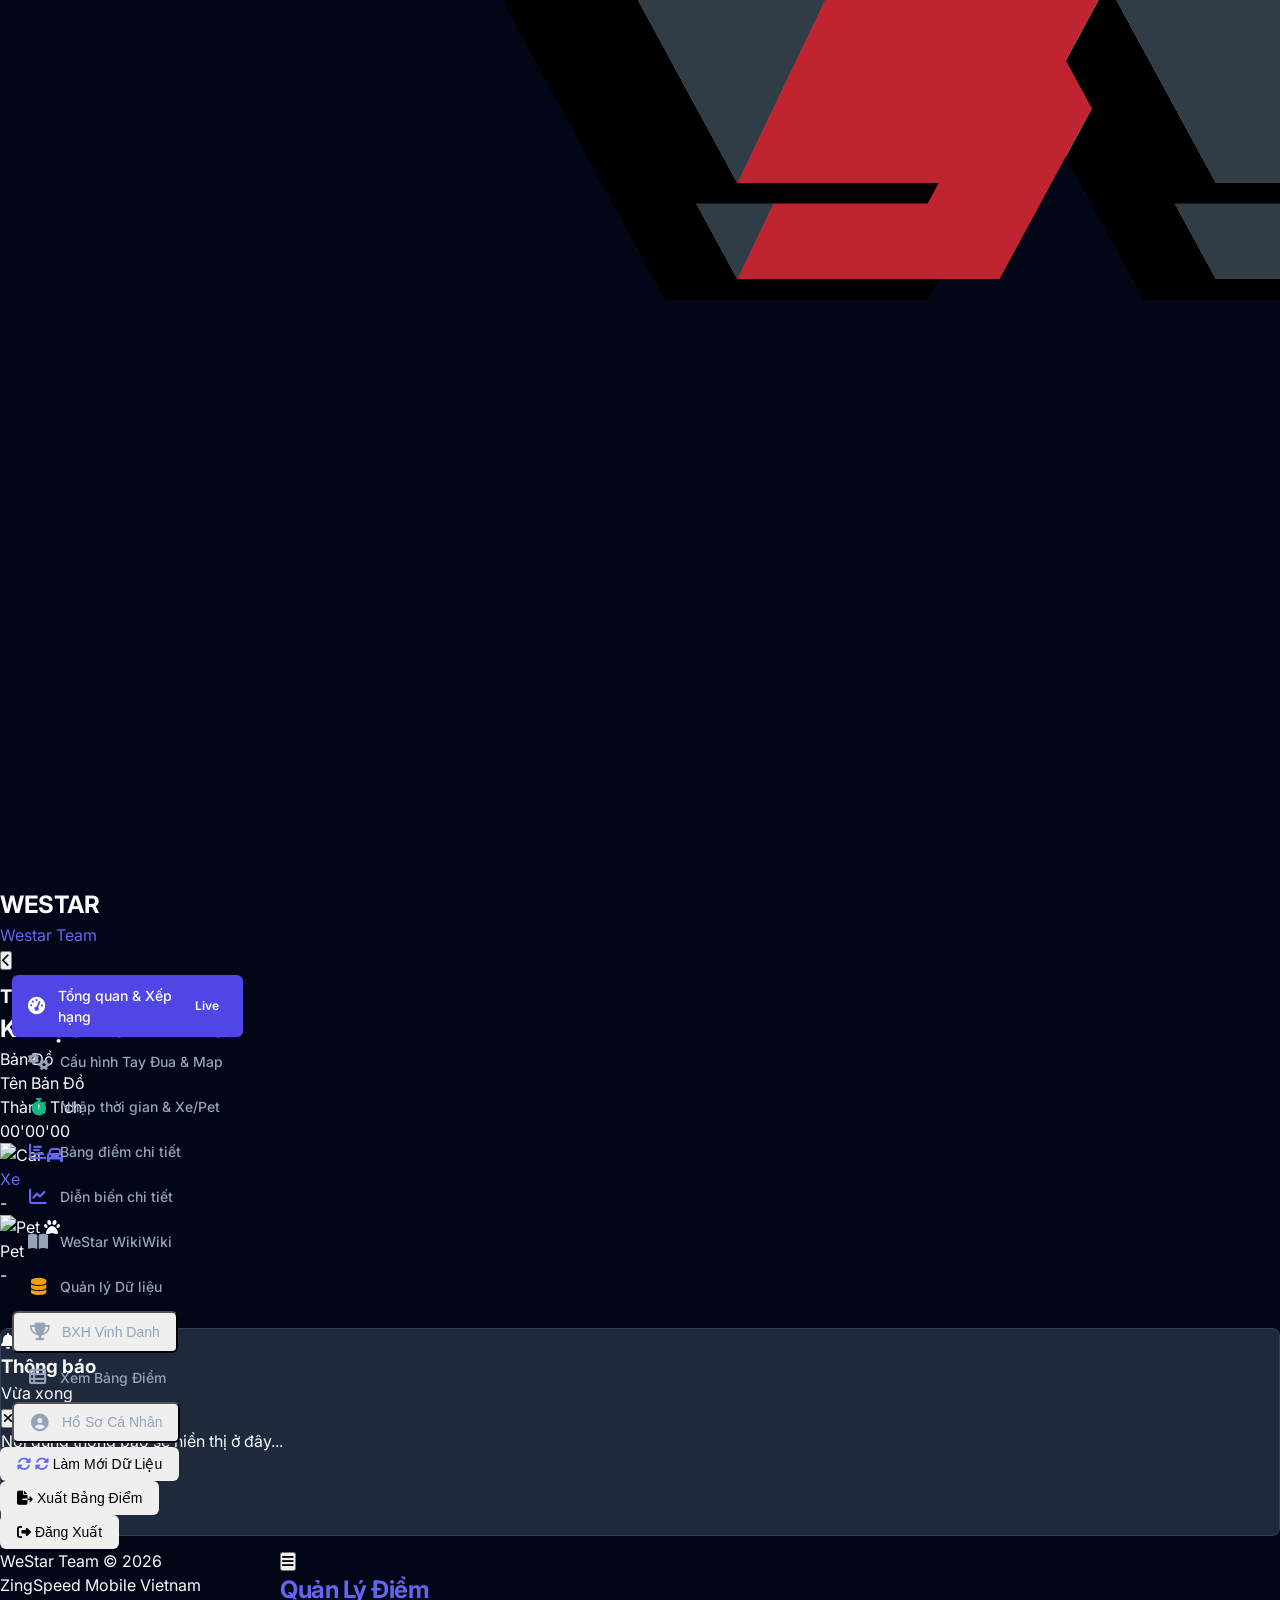
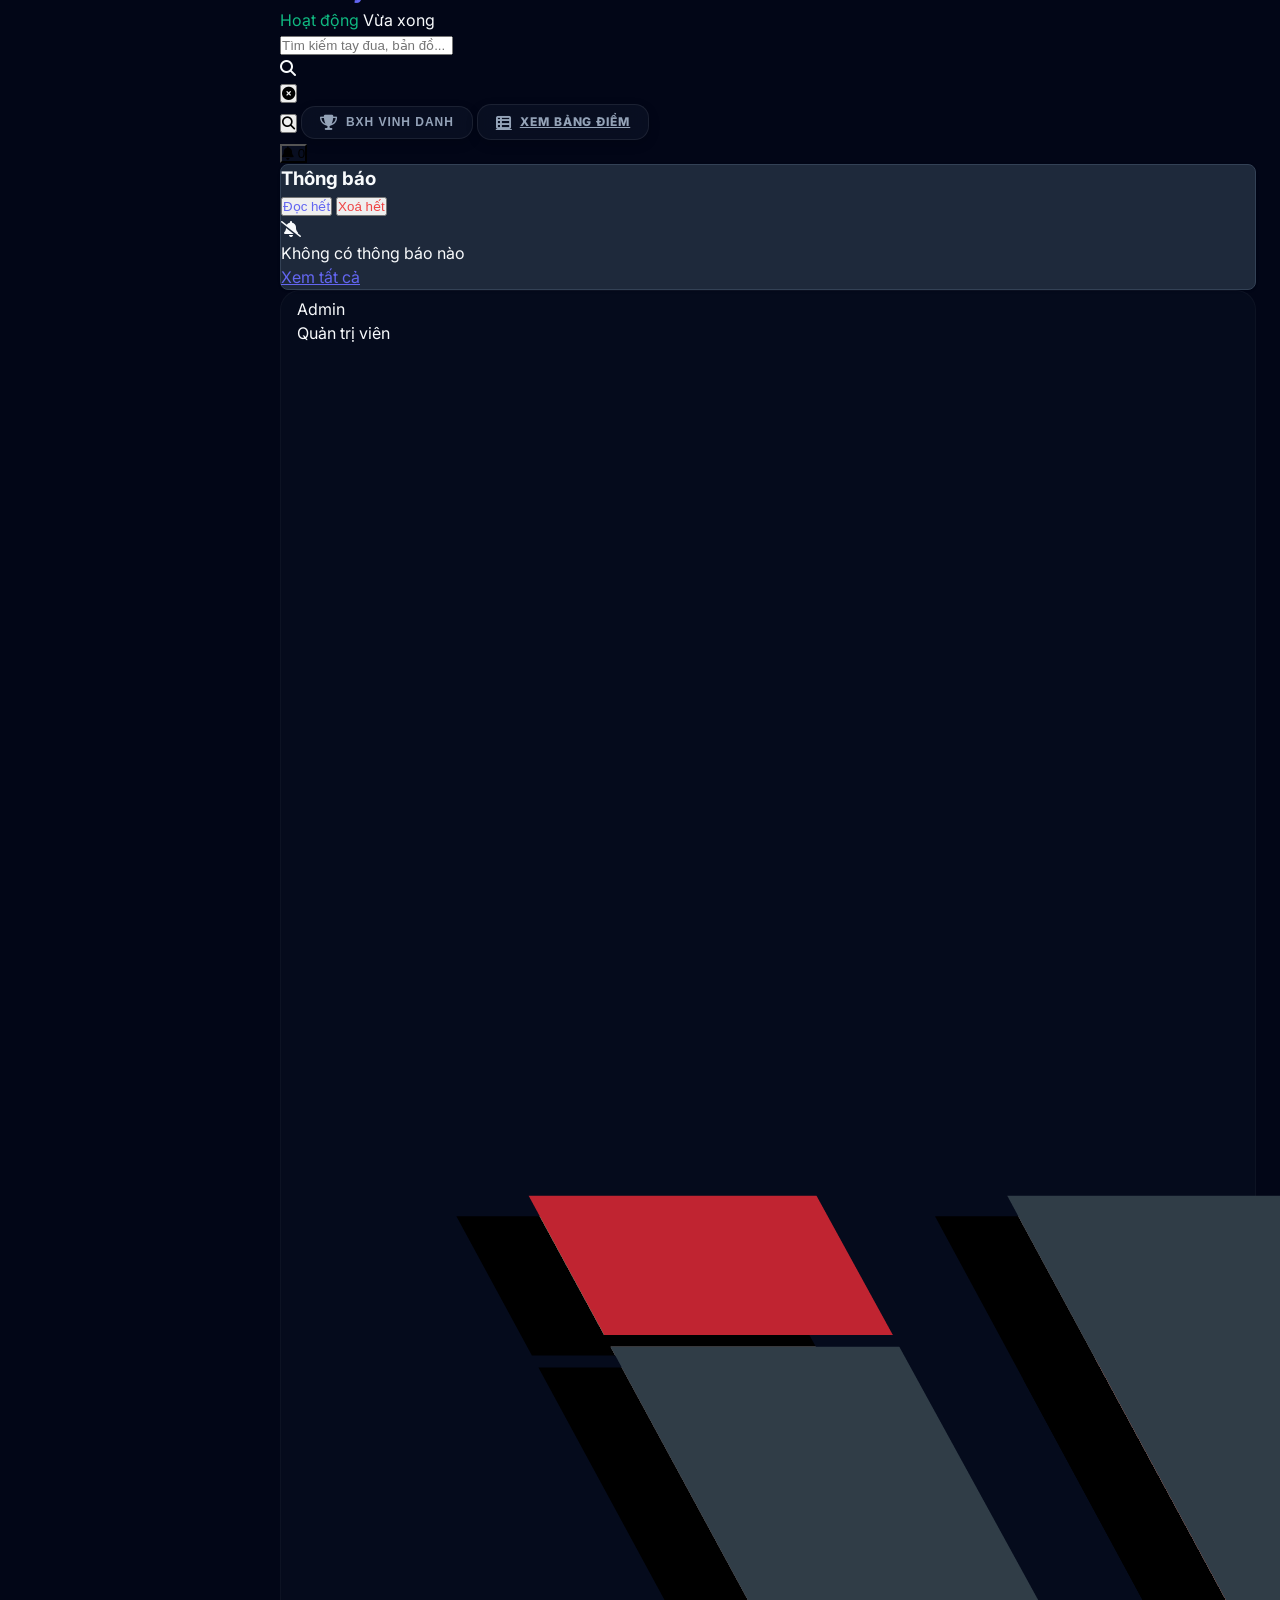
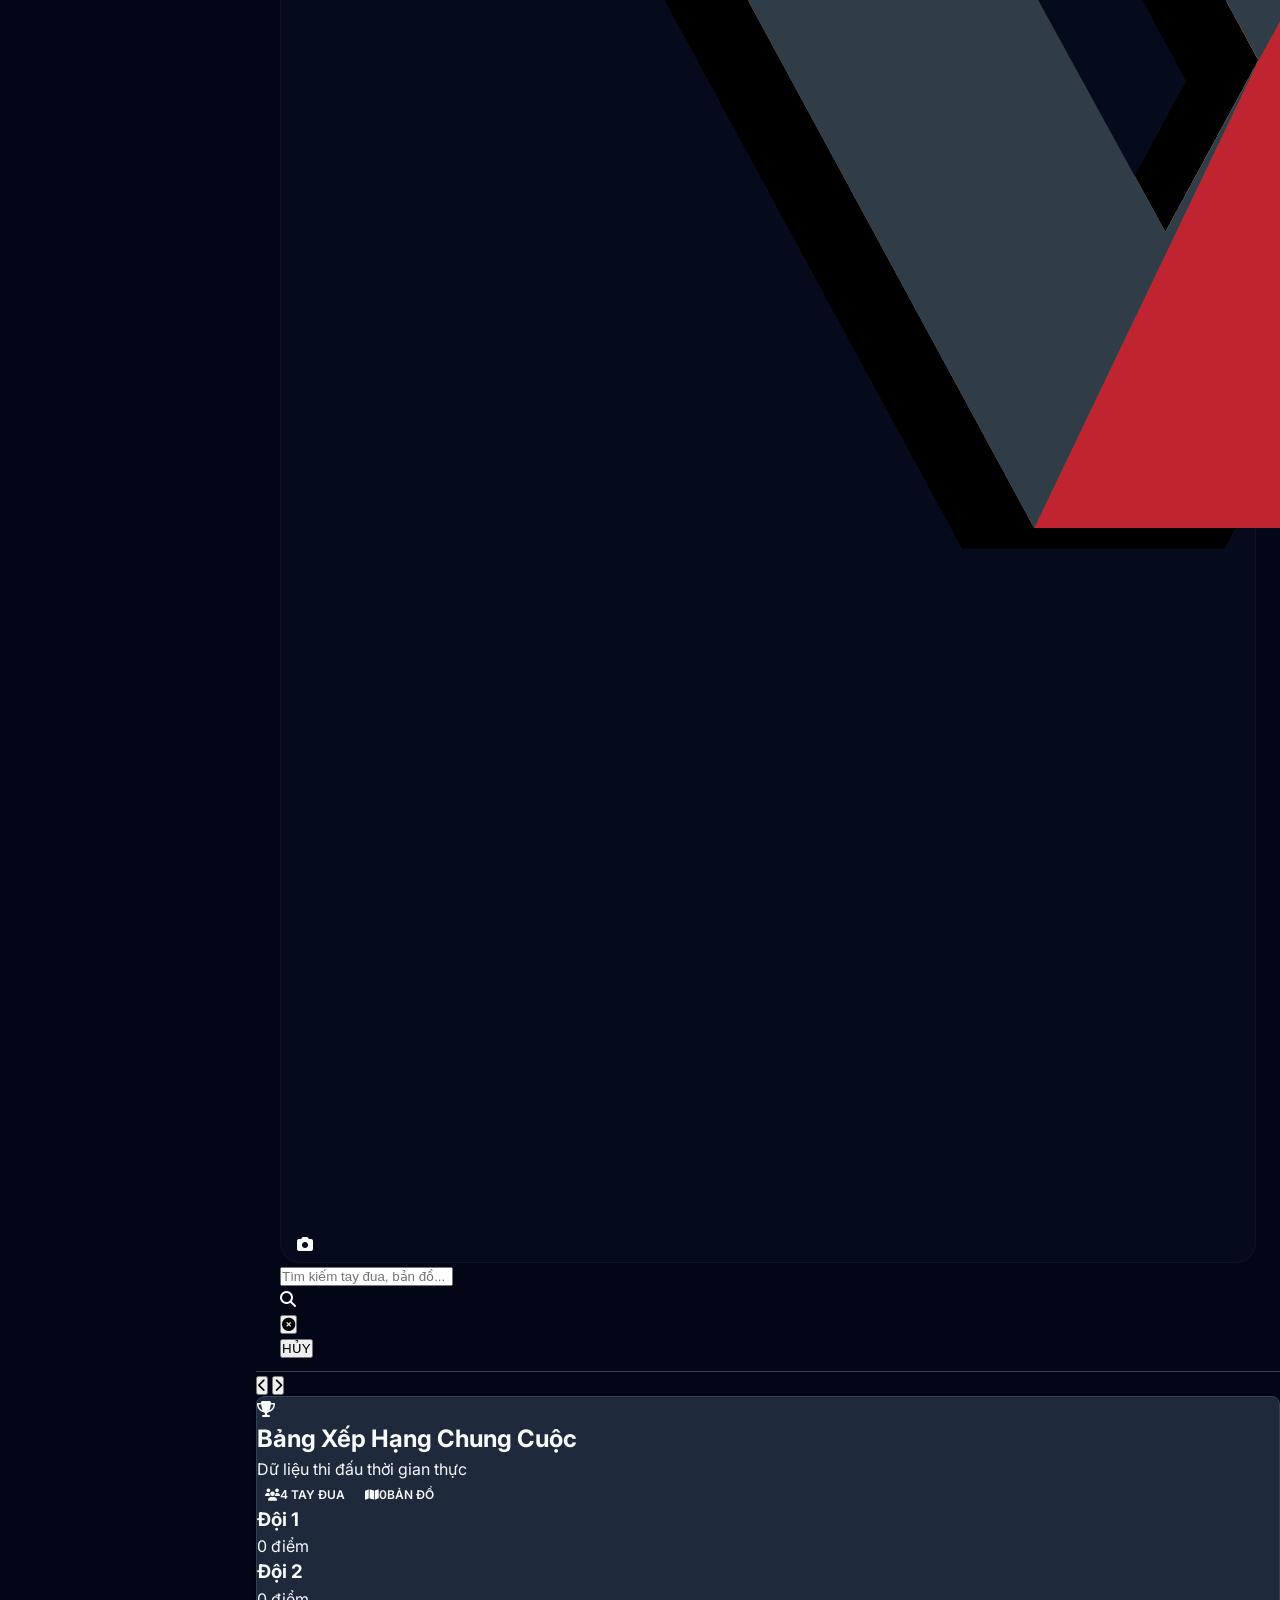
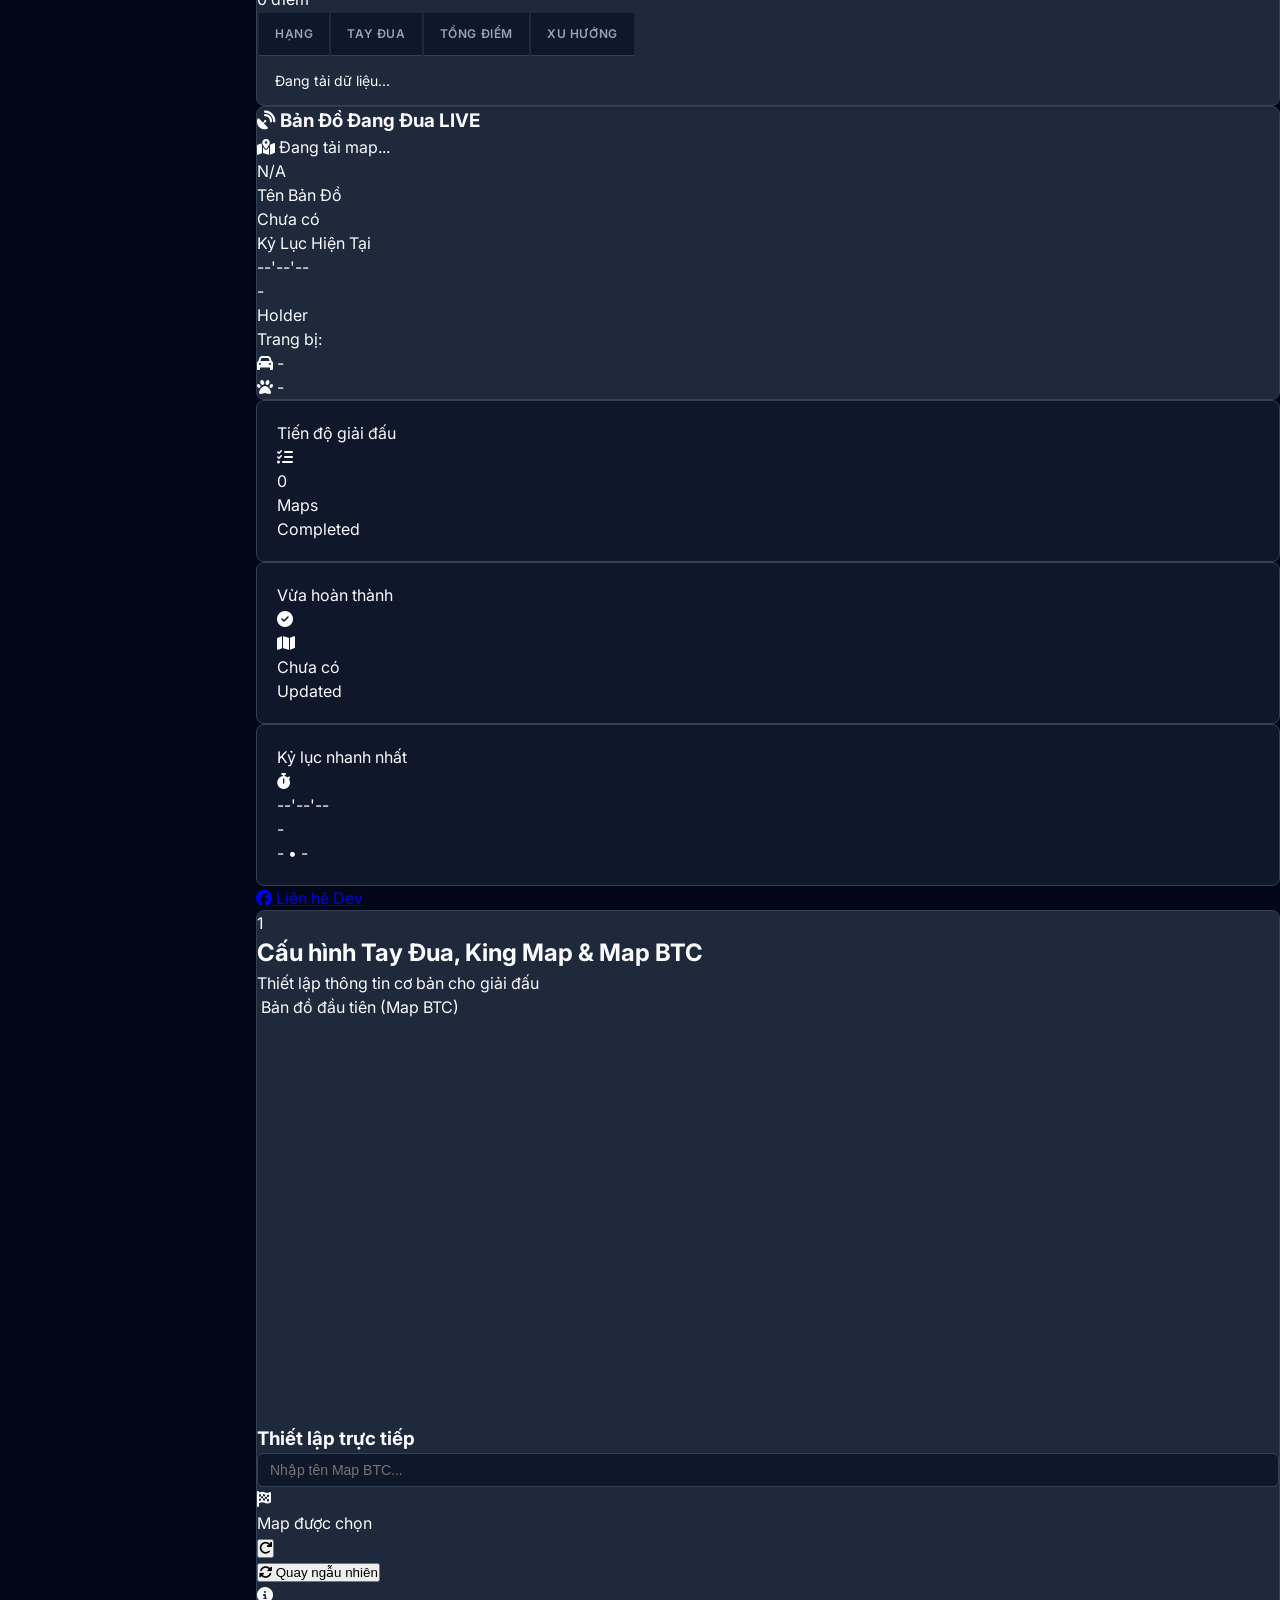
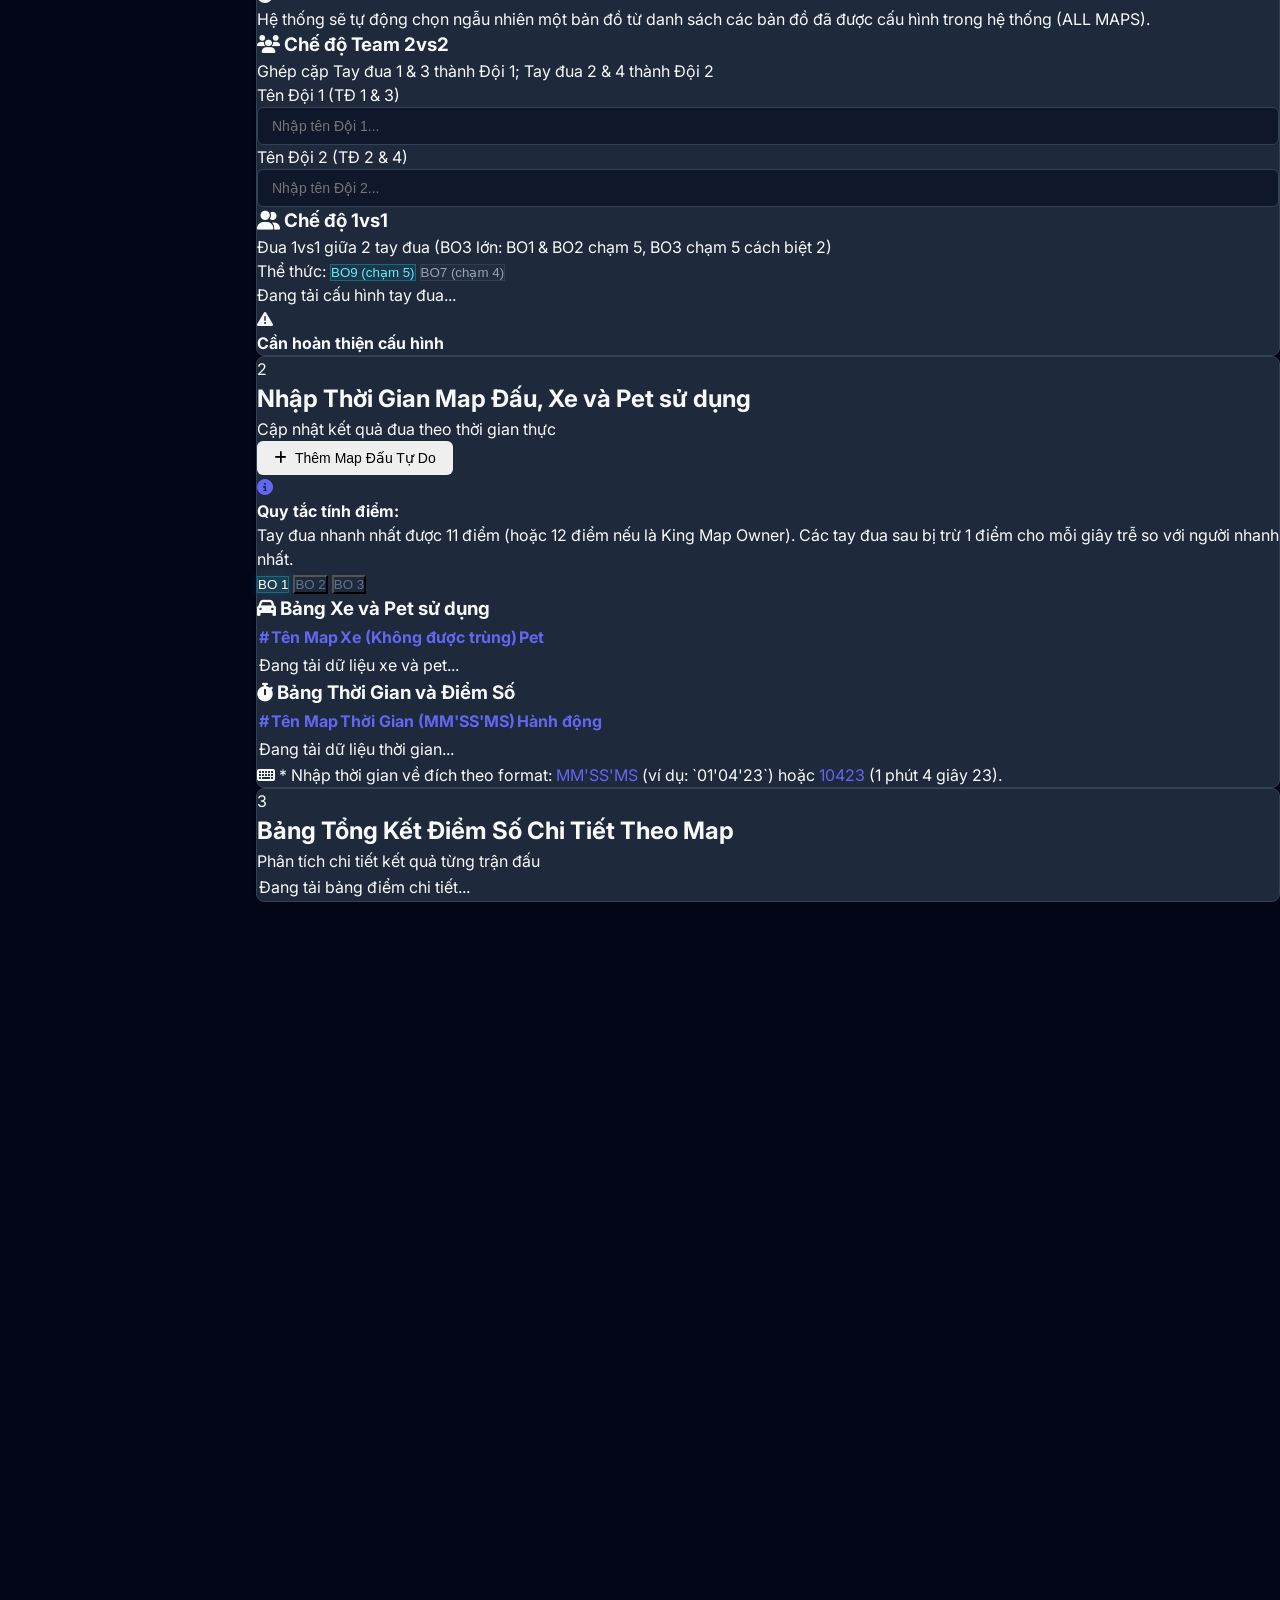
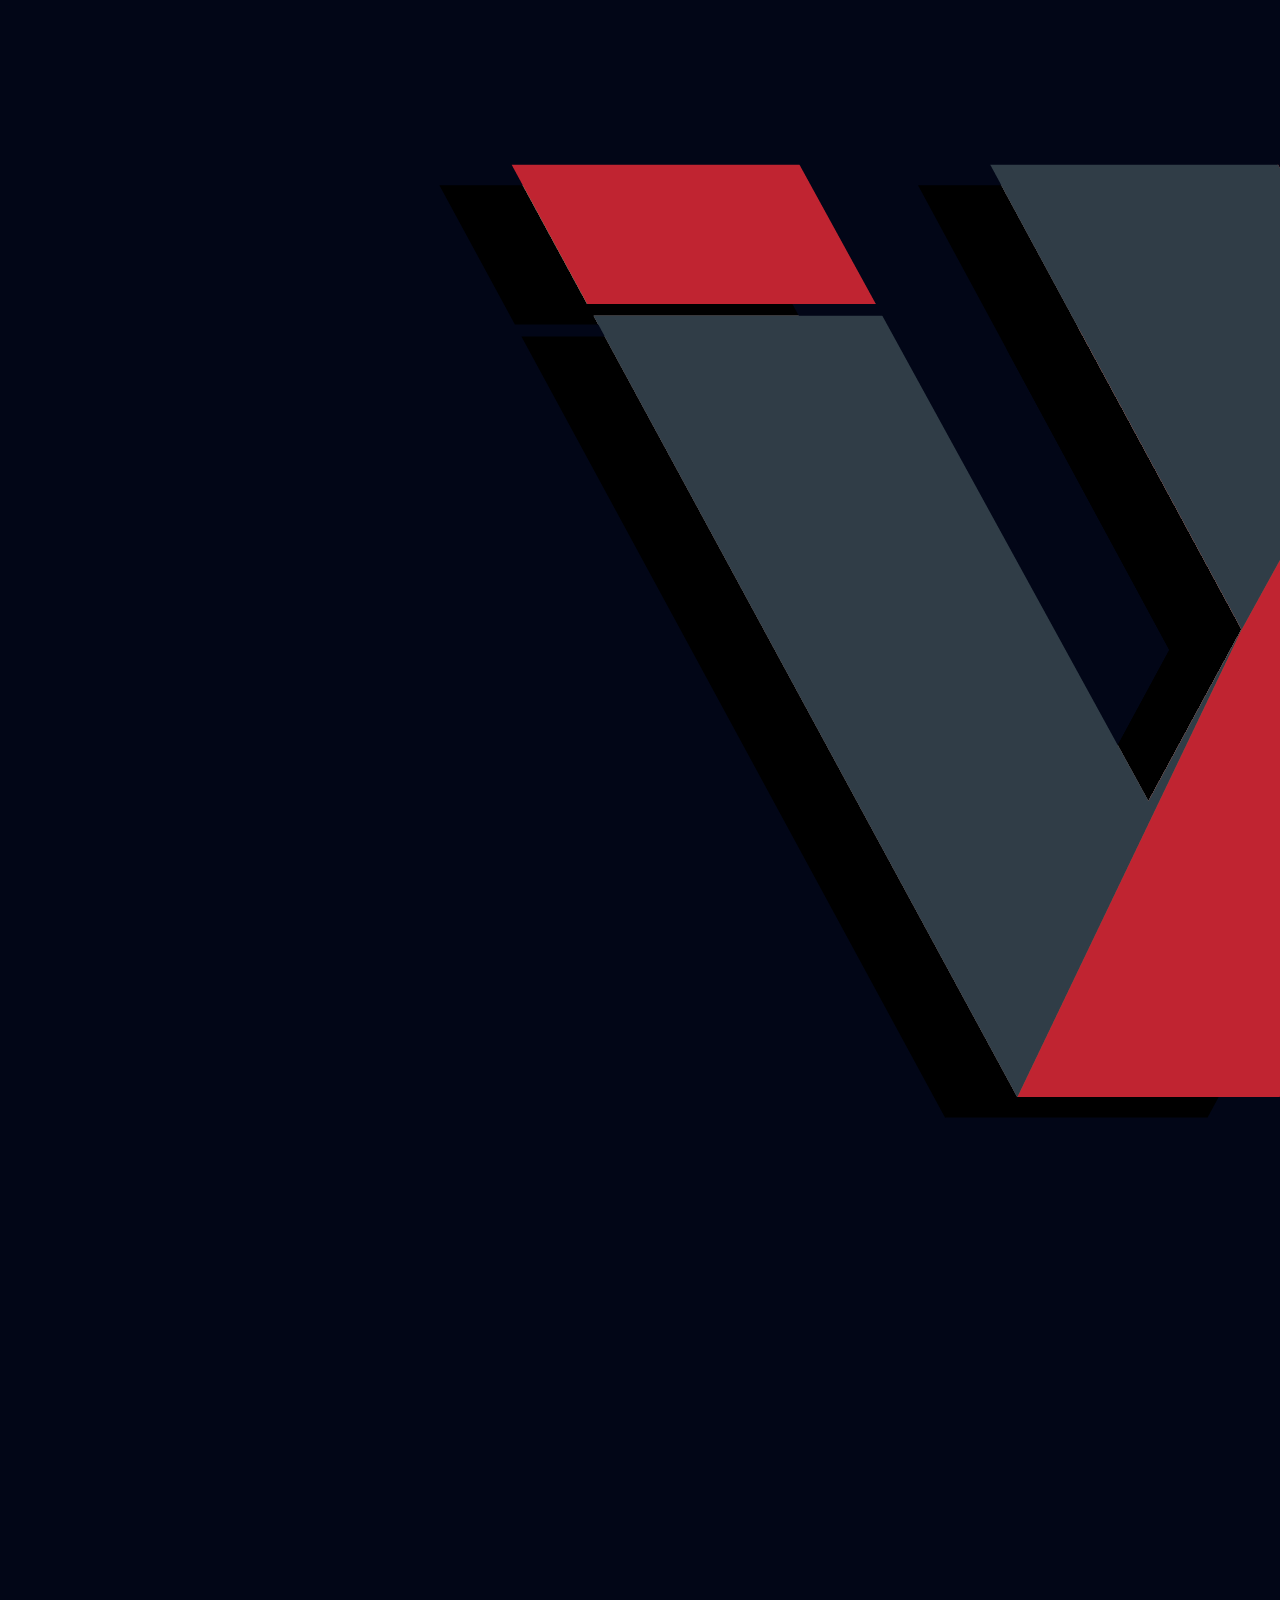
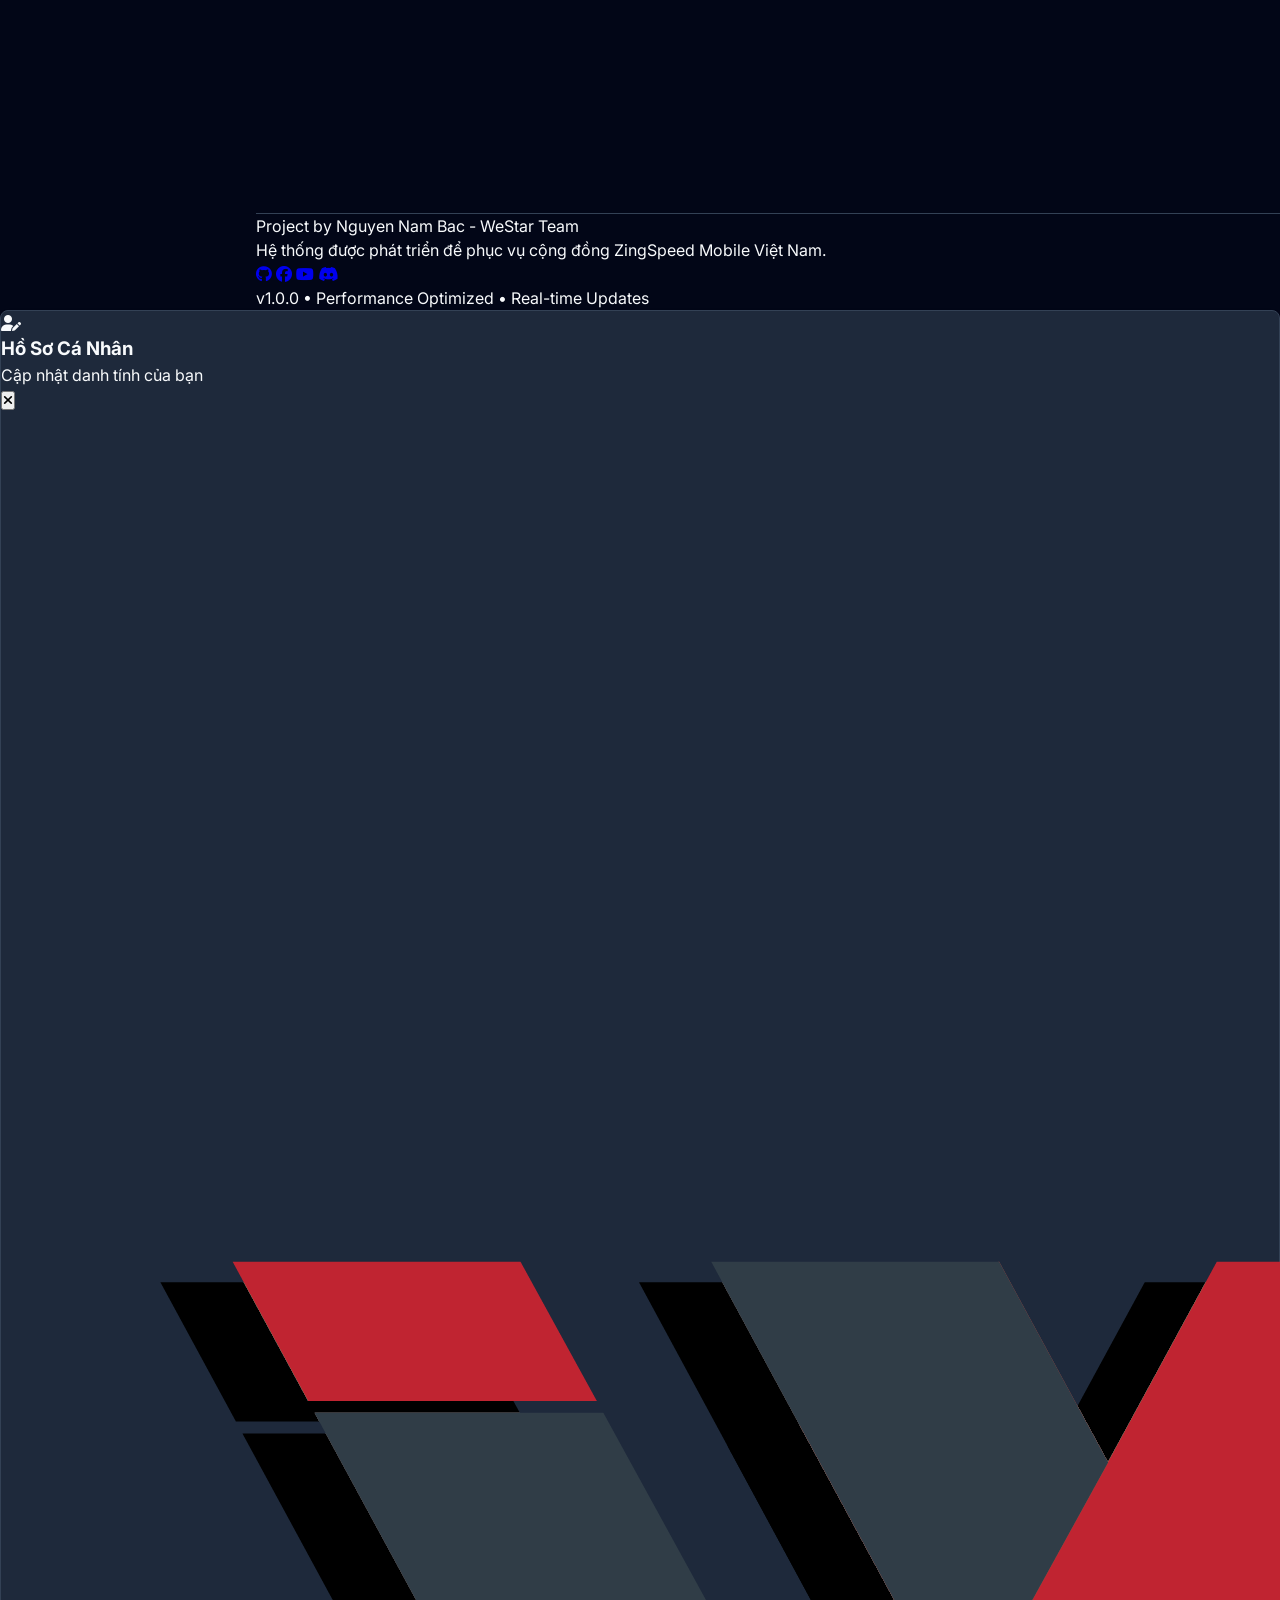
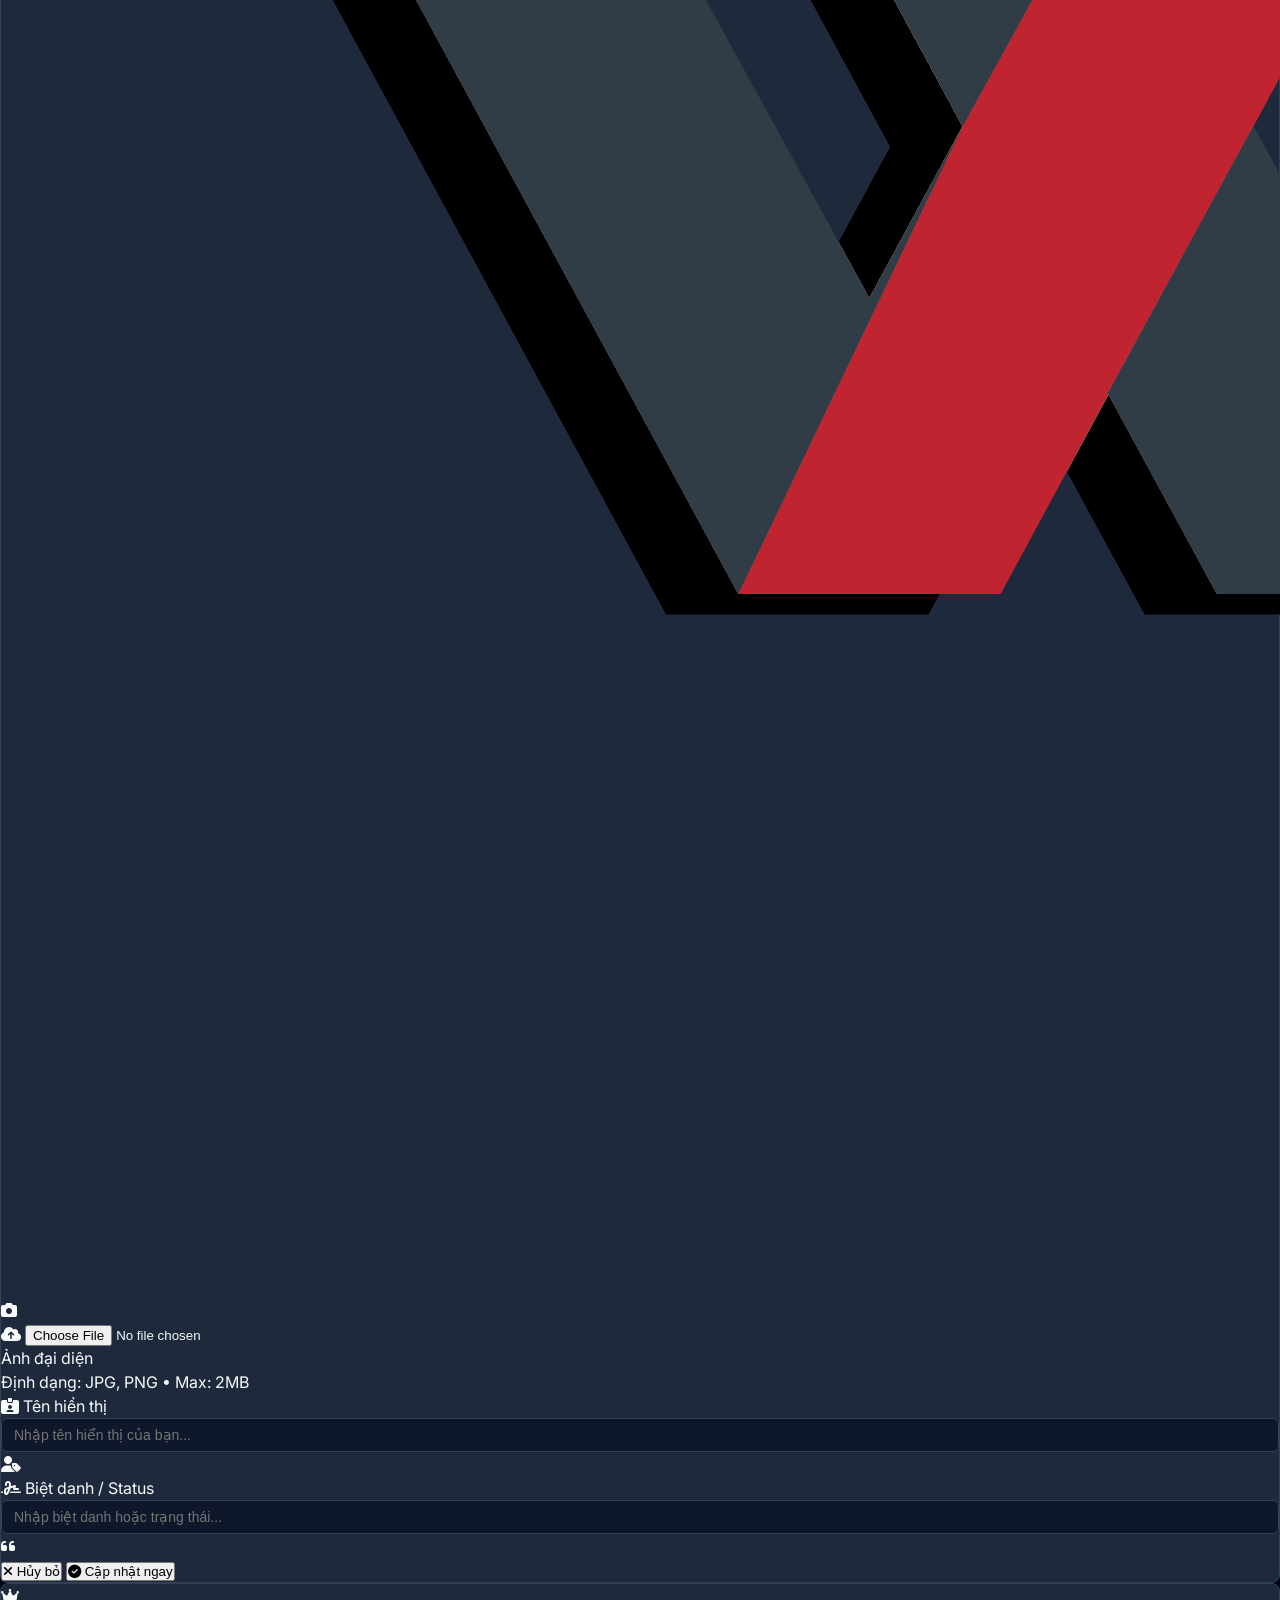
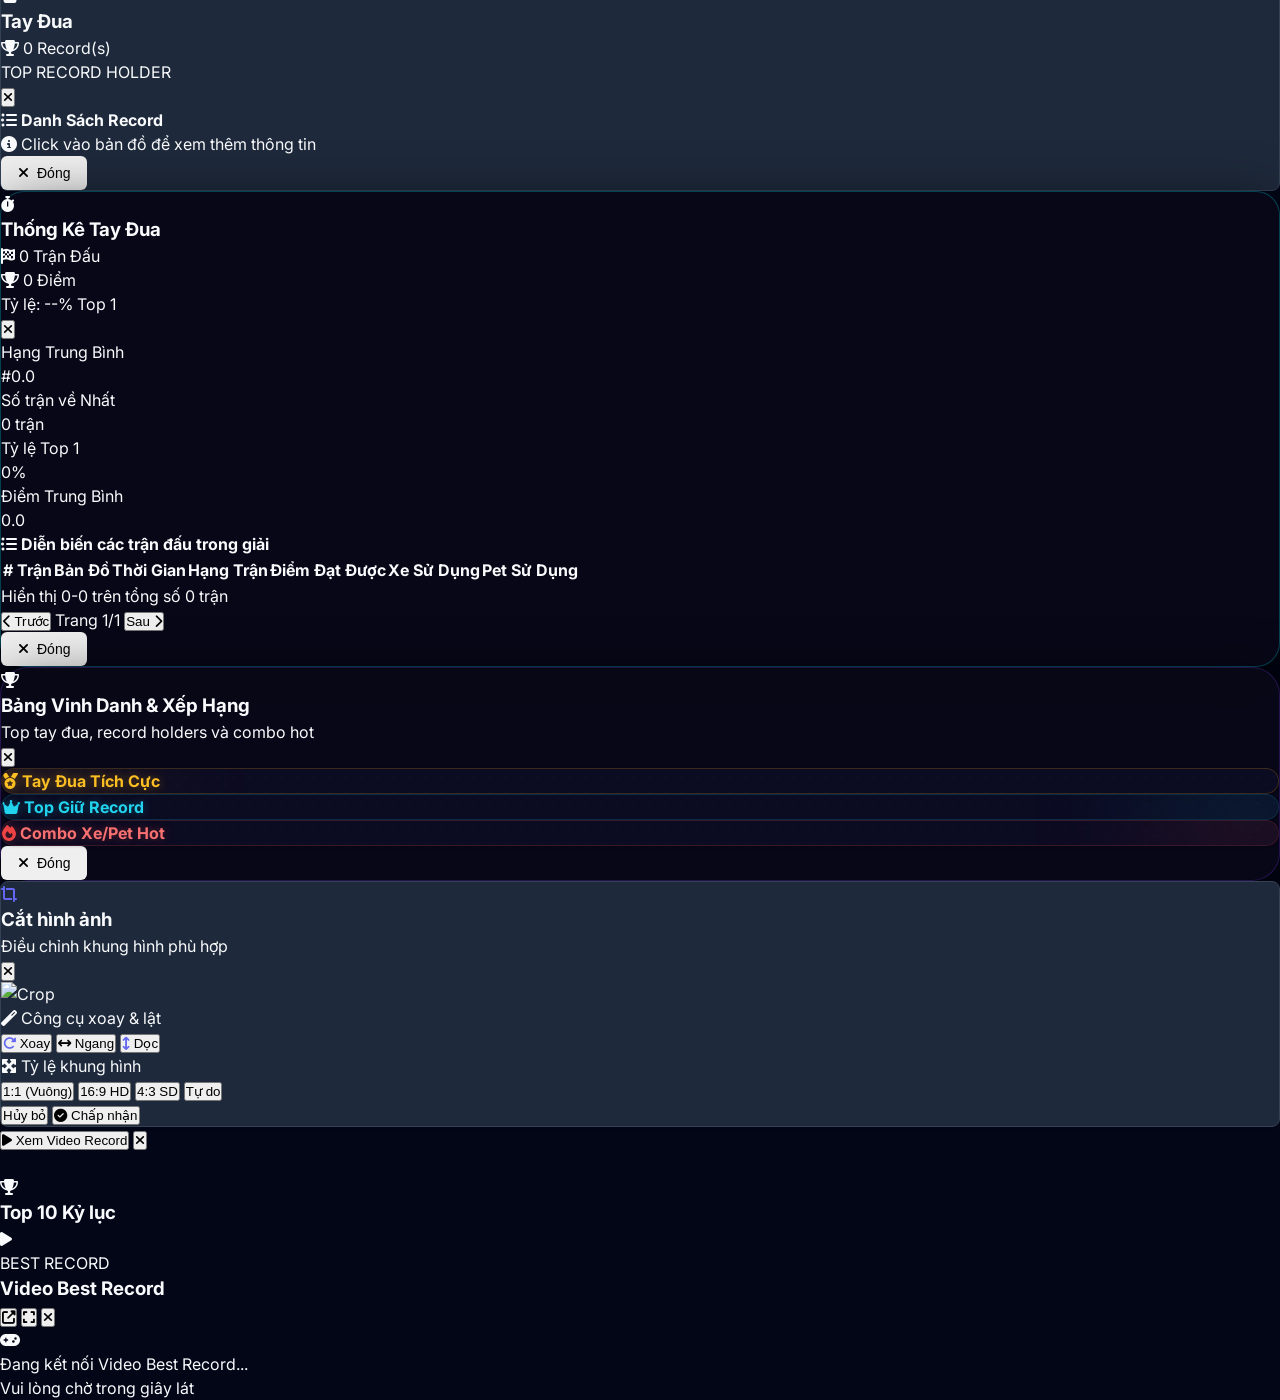
==== commit 183f6d72: "feat: responsive time-trial-day, admin protection for delete button, require auth & prevent mobile a" ====
--- a/public/index.html
+++ b/public/index.html
@@ -3,7 +3,7 @@
 
 <head>
     <meta charset="UTF-8">
-    <meta name="viewport" content="width=device-width, initial-scale=1.0">
+    <meta name="viewport" content="width=device-width, initial-scale=1.0, maximum-scale=1.0, user-scalable=no">
     <title>WeStar Admin | Hệ Thống Tính Điểm Thành Tích</title>
     <meta name="description" content="WeStar Admin - Hệ thống quản lý điểm thi đấu ZingSpeed Mobile Vietnam">
     <link rel="icon" href="assets/images/logows.png" sizes="any">
--- a/public/assets/css/style.css
+++ b/public/assets/css/style.css
@@ -867,4 +867,29 @@
     background-color: rgba(6, 182, 212, 0.2) !important;
 }
 
-
+/* ==========================================================================
+   PREVENT MOBILE AUTOMATIC ZOOM ON FOCUS & TOUCH INTERACTION
+   ========================================================================== */
+html, body, button, input, select, textarea, a {
+    touch-action: manipulation;
+}
+
+@media screen and (max-width: 768px) {
+    /* iOS Safari & Mobile Browsers auto-zoom on input focus if font-size < 16px.
+       Enforcing 16px font-size on inputs on mobile completely prevents auto-zooming. */
+    input, 
+    select, 
+    textarea,
+    input[type="text"],
+    input[type="number"],
+    input[type="password"],
+    input[type="email"],
+    input[type="search"],
+    input[type="tel"],
+    input[type="url"],
+    .input-field {
+        font-size: 16px !important;
+    }
+}
+
+
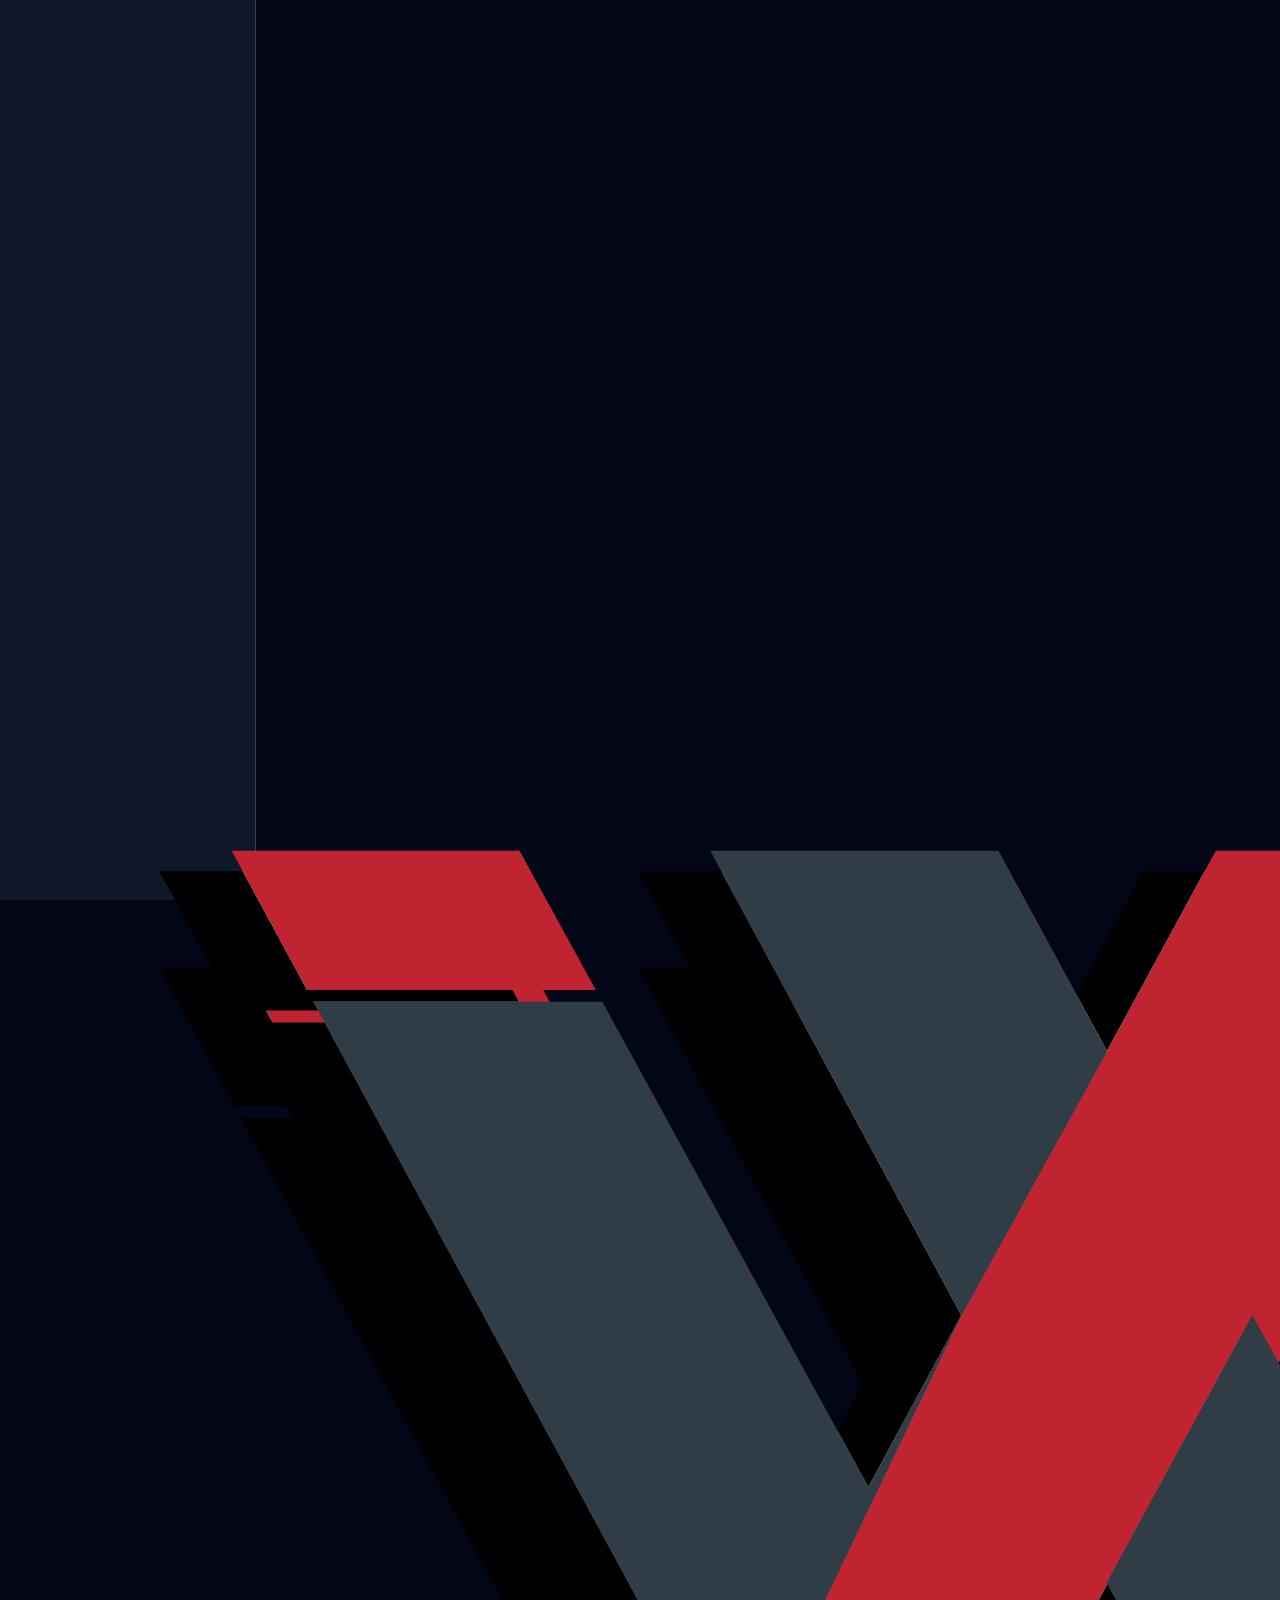
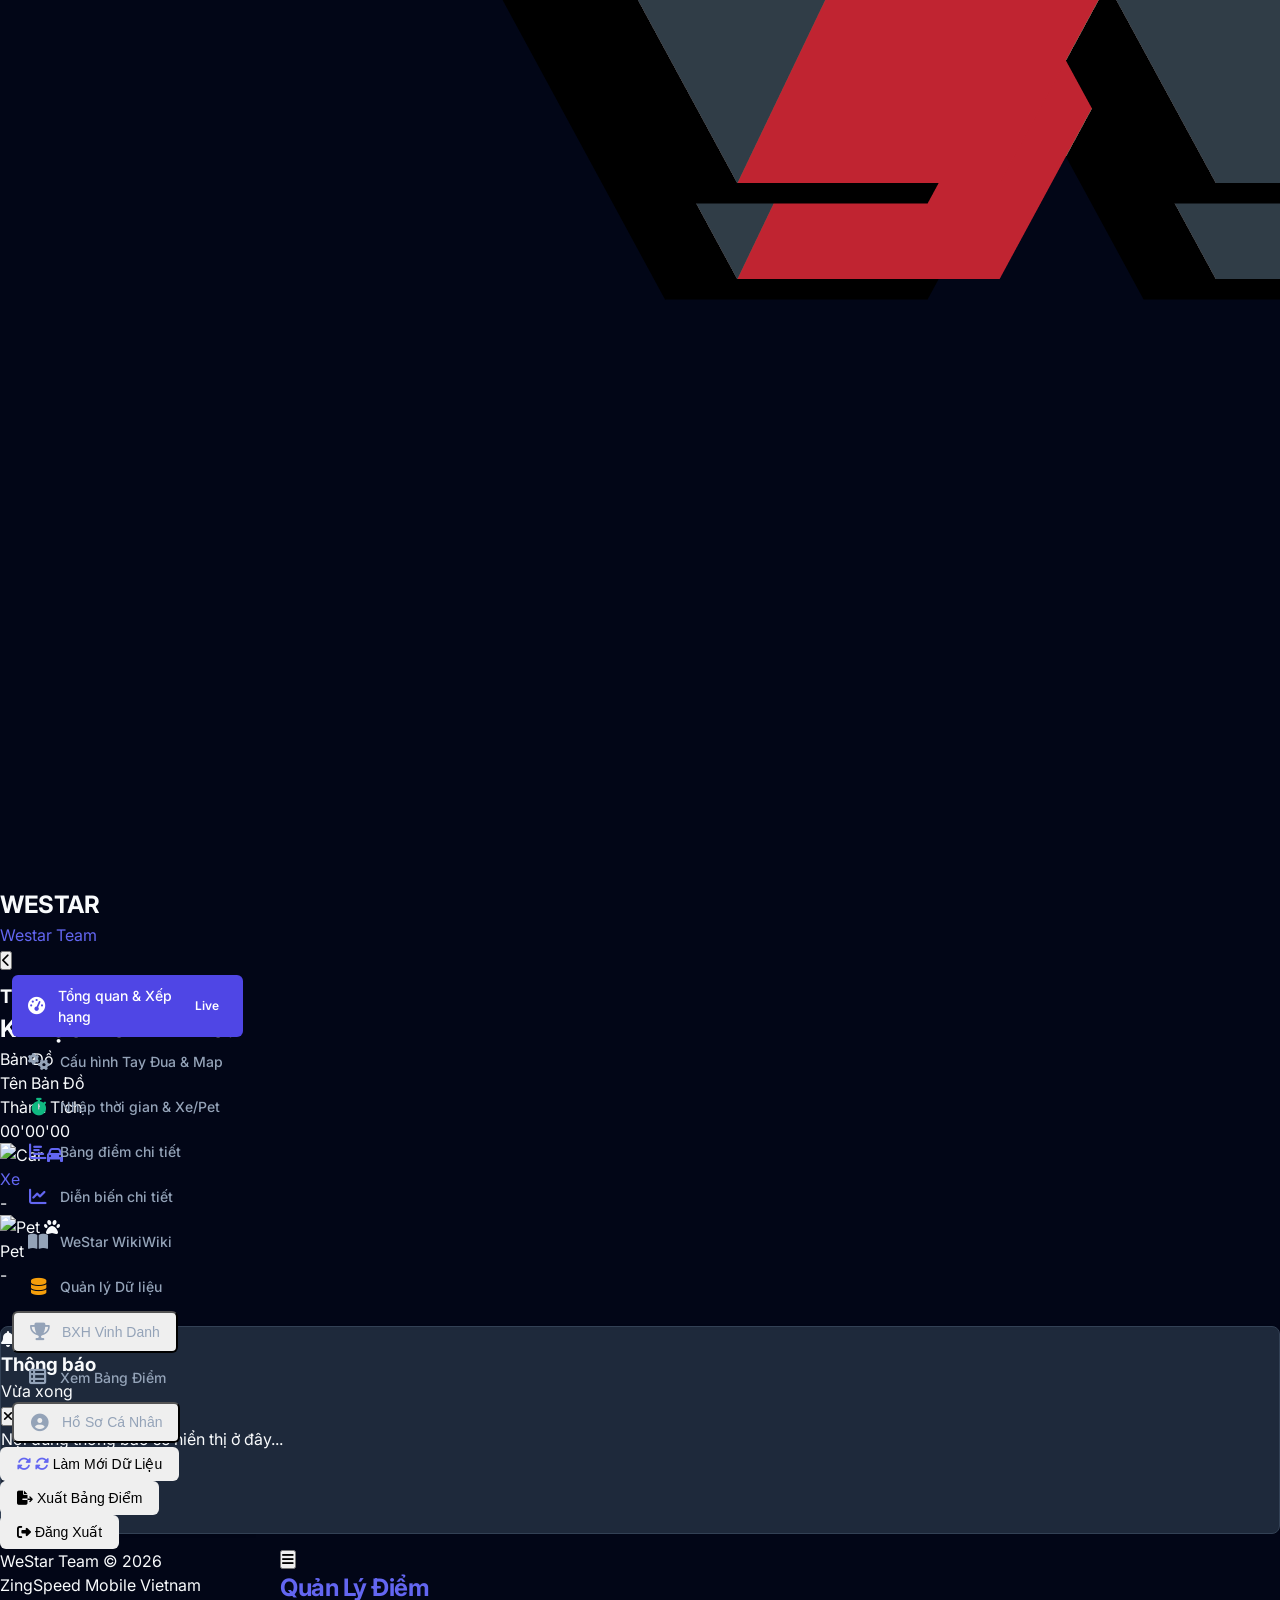
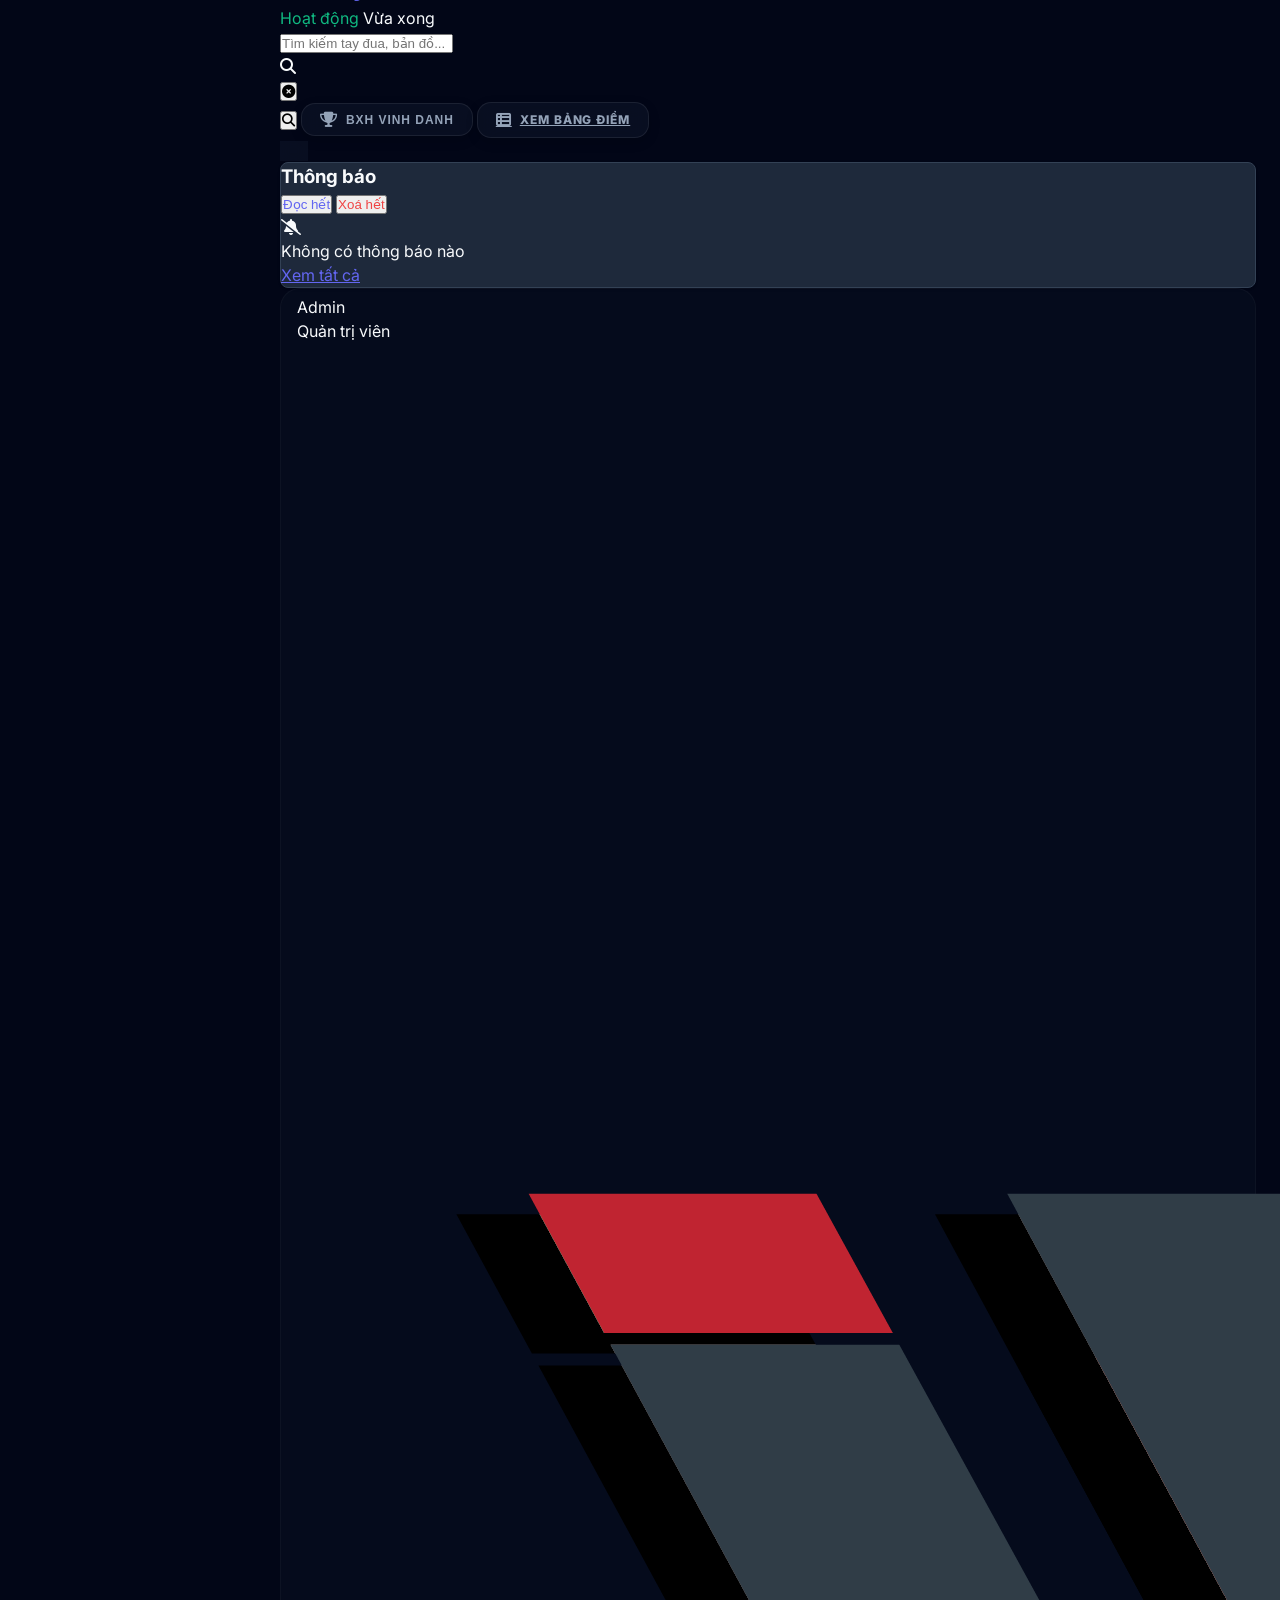
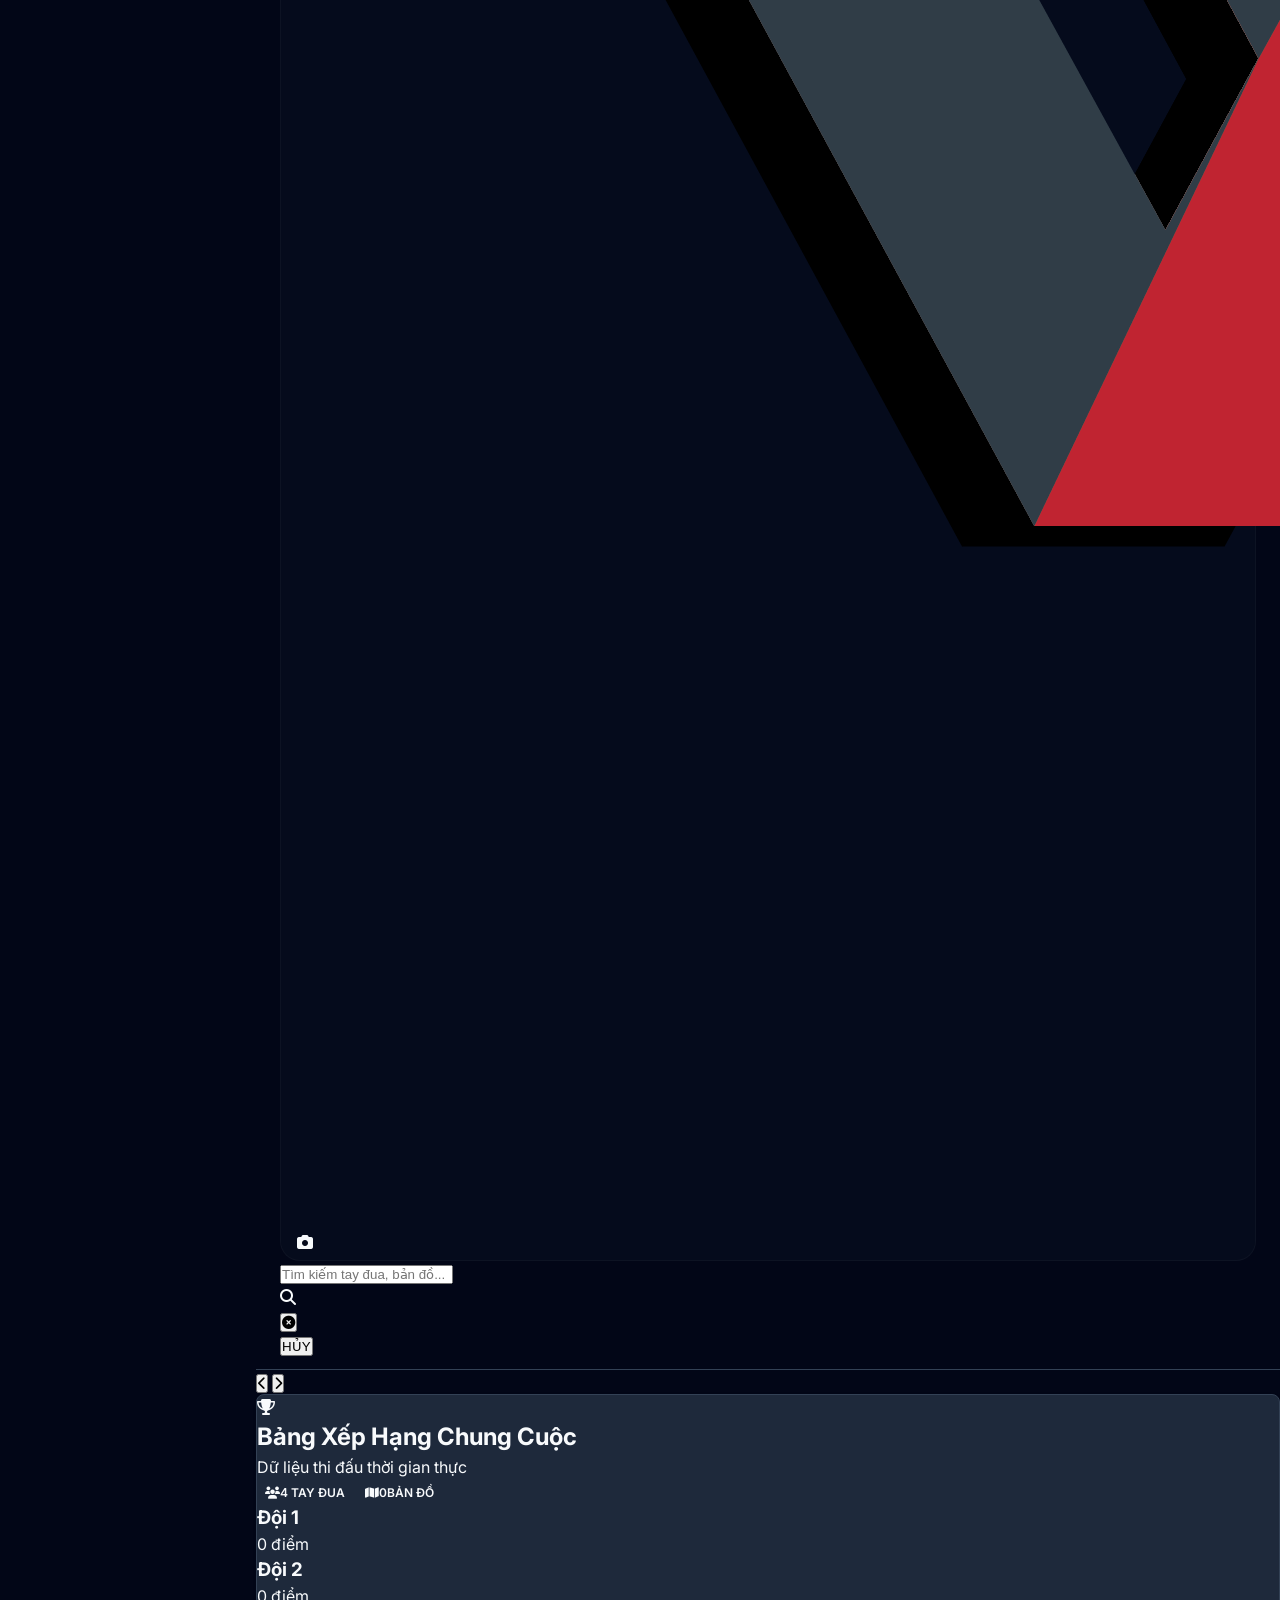
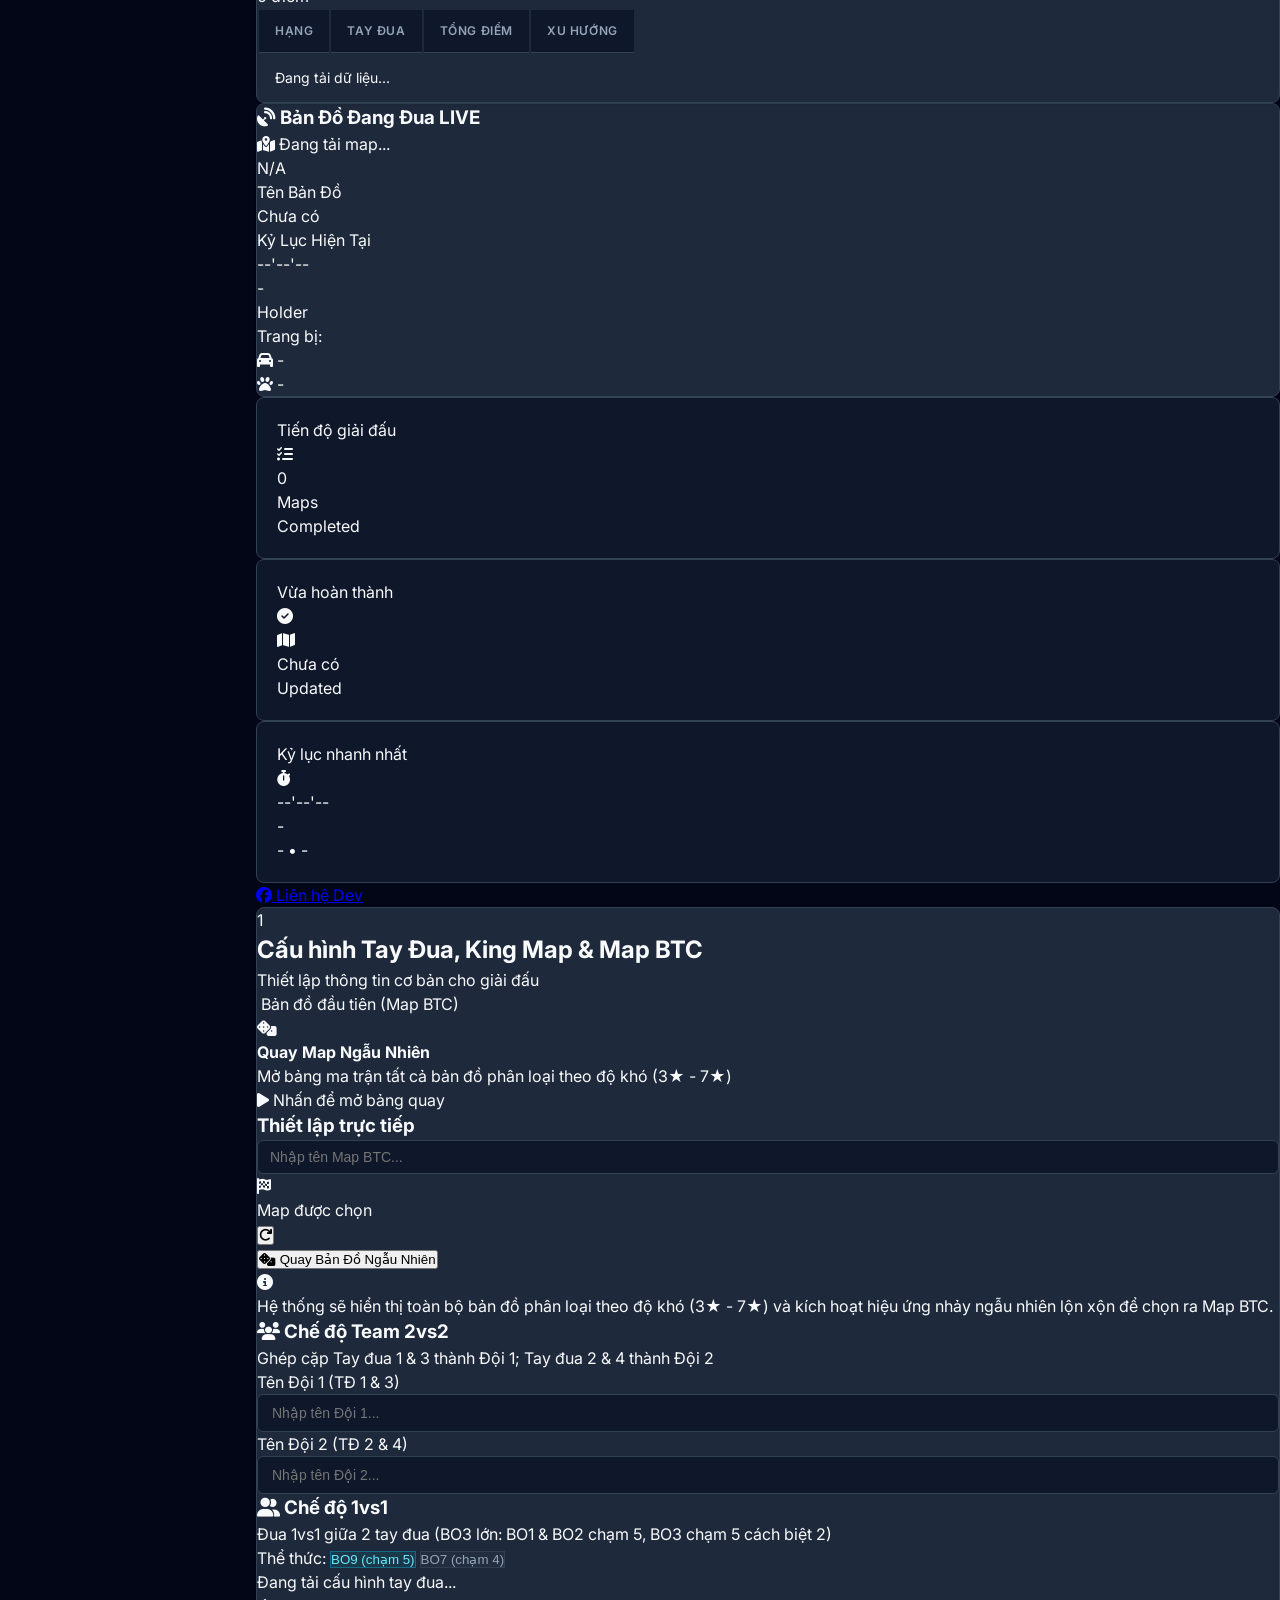
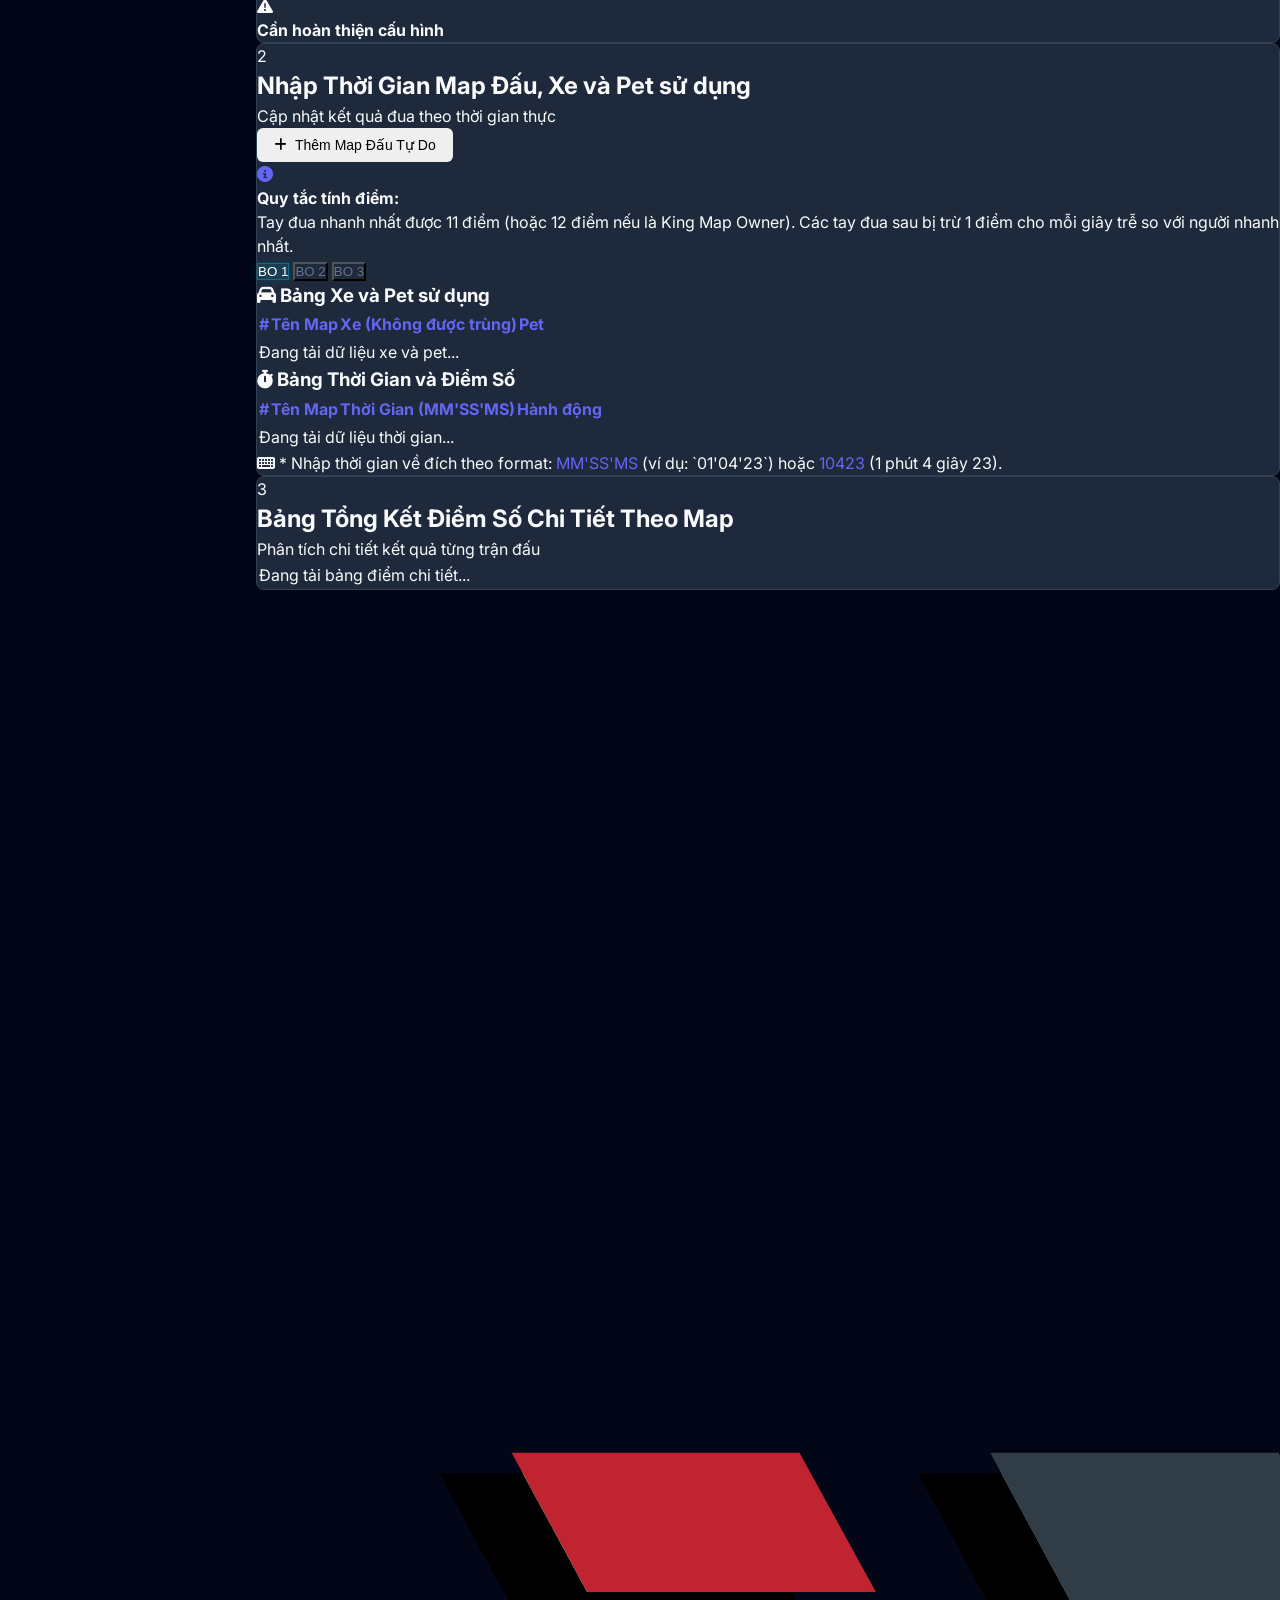
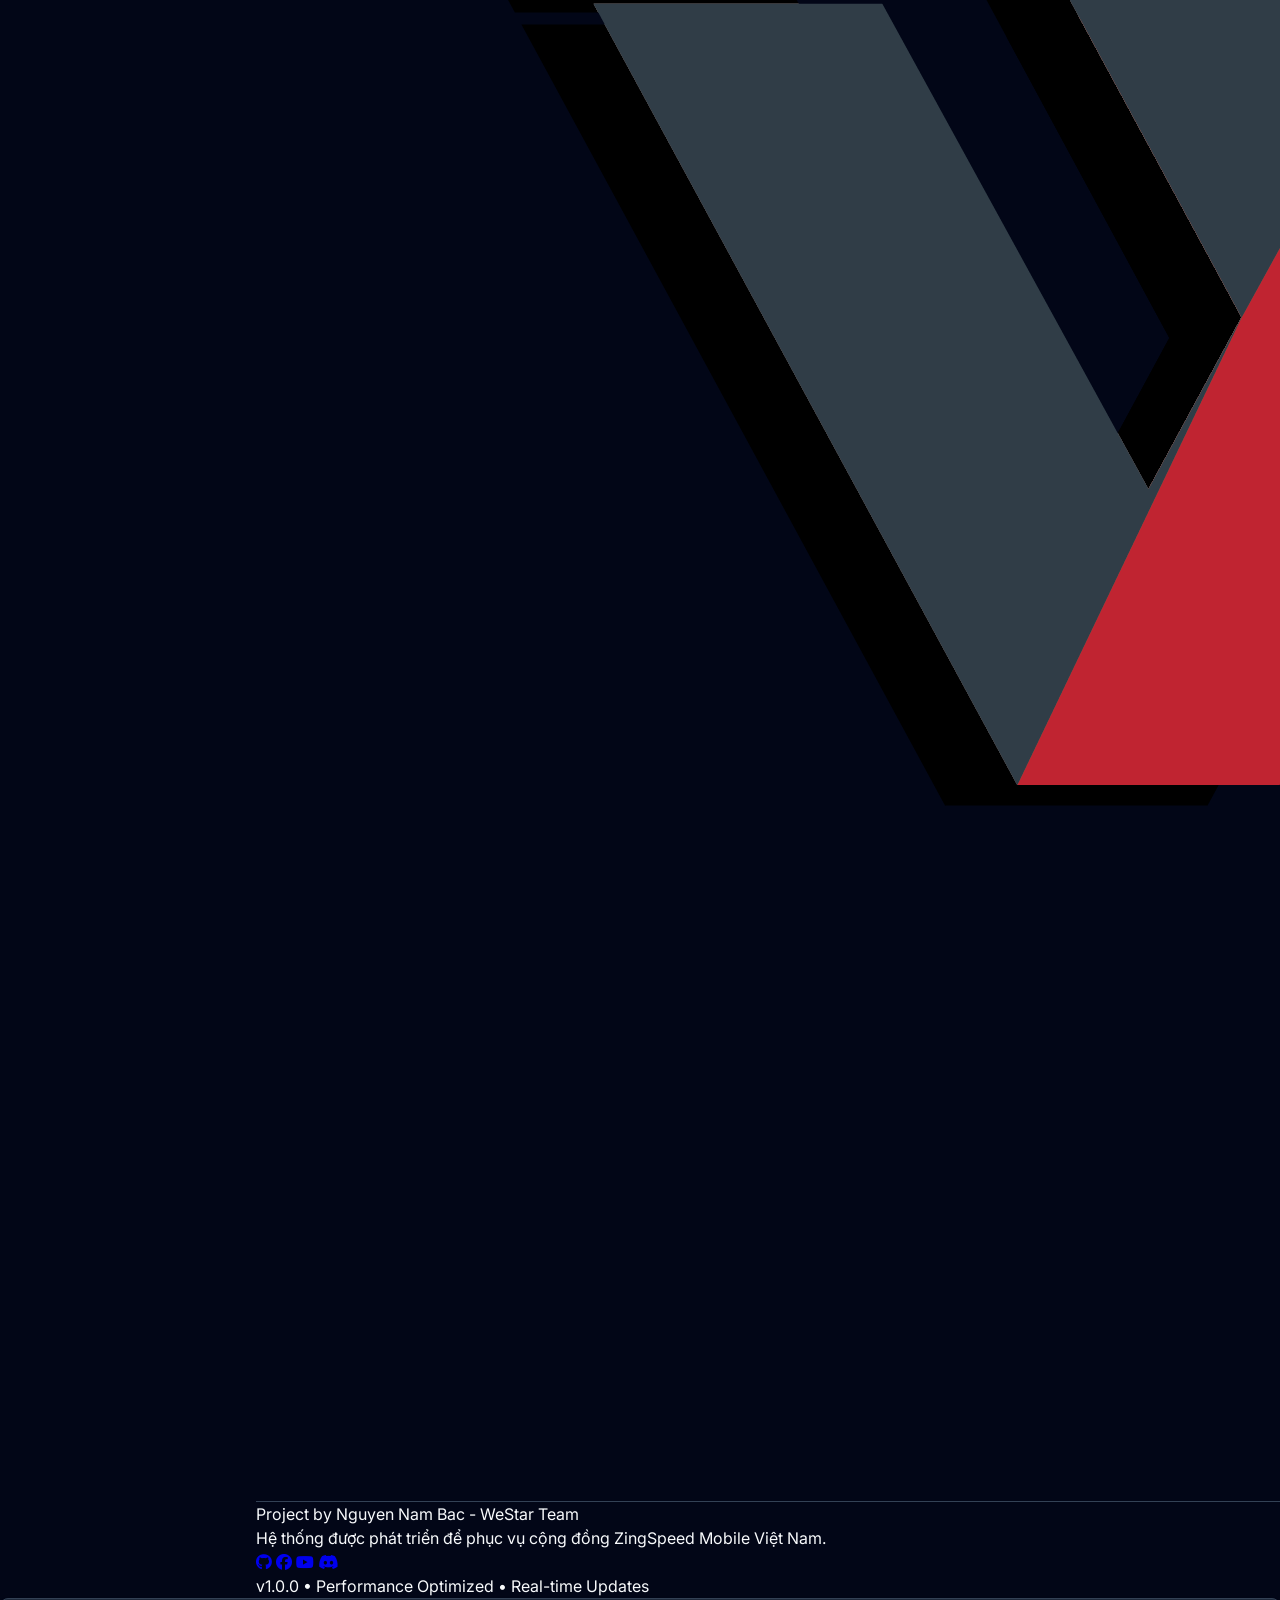
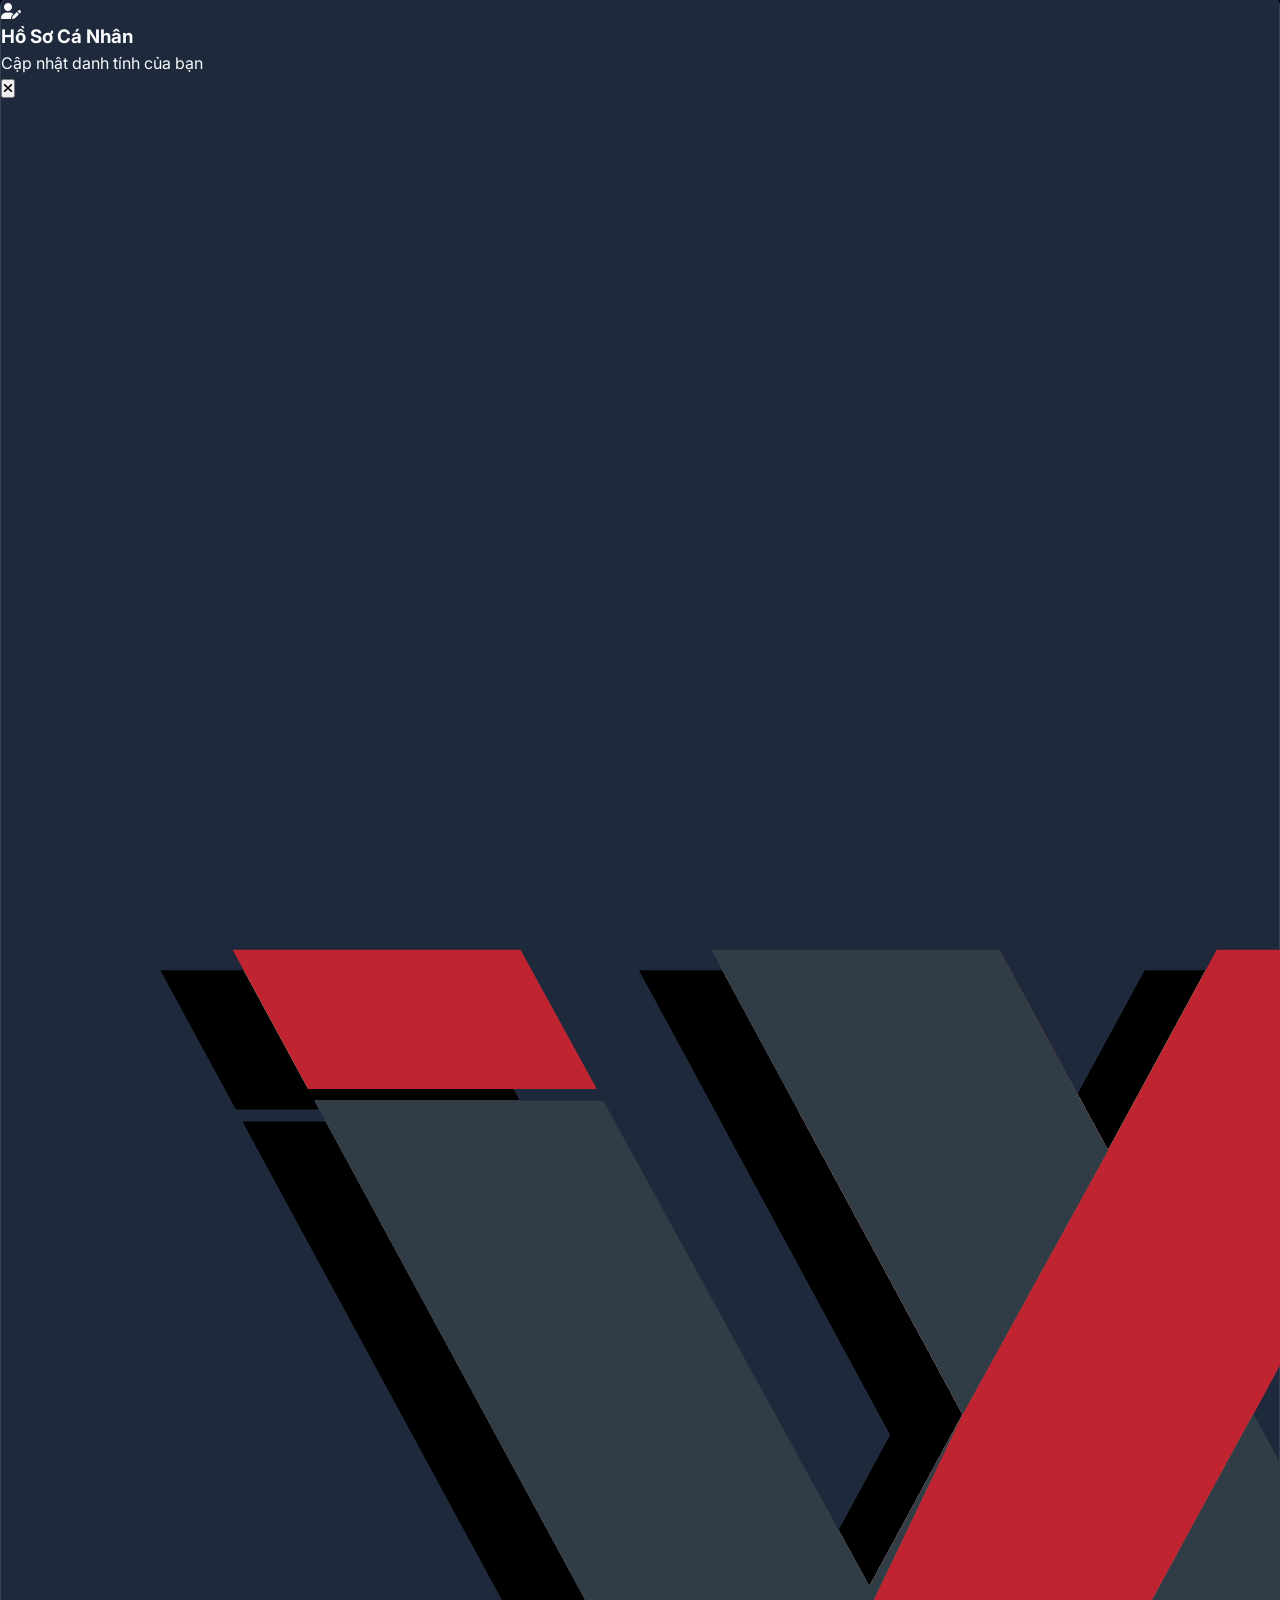
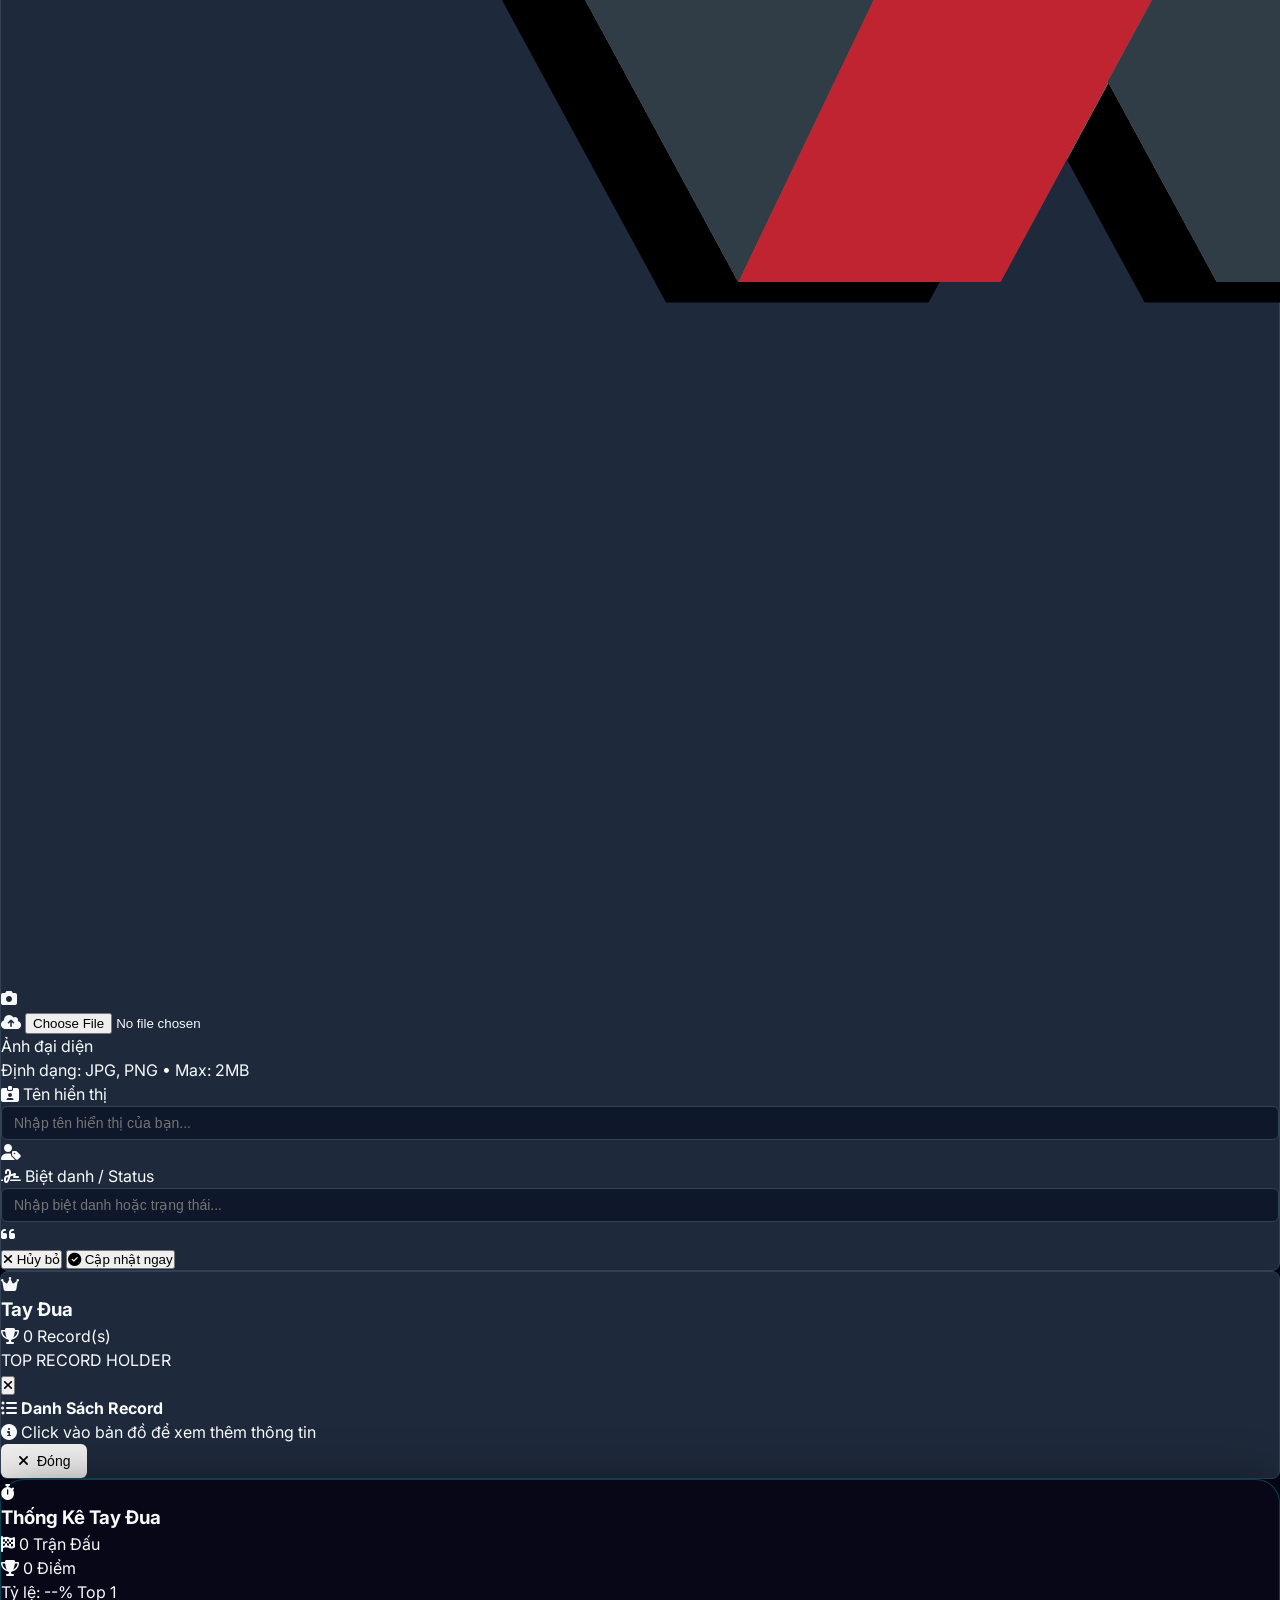
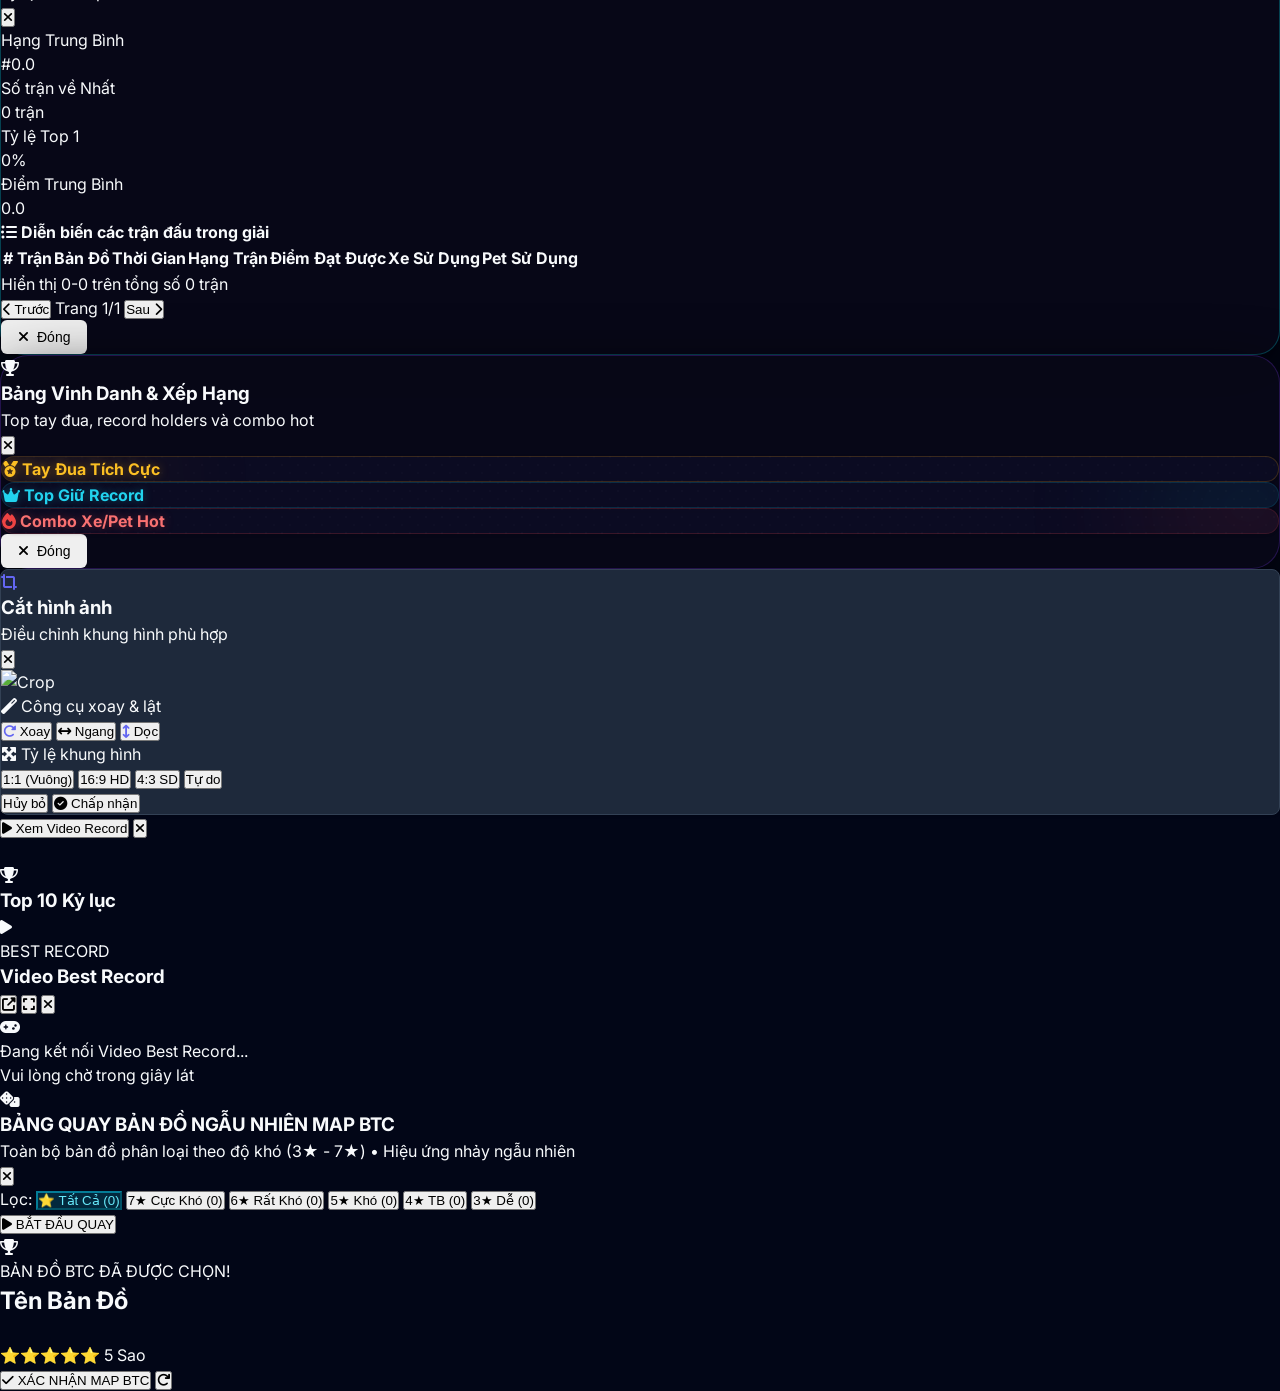
==== commit 624aec38: "feat: modernize map-detail layout, ai spatial 3d motion, compact header, and wiki updates" ====
--- a/public/index.html
+++ b/public/index.html
@@ -26,10 +26,50 @@
 
     <link rel="stylesheet" href="https://cdnjs.cloudflare.com/ajax/libs/cropperjs/1.5.13/cropper.min.css">
     <script src="https://cdnjs.cloudflare.com/ajax/libs/cropperjs/1.5.13/cropper.min.js"></script>
+    <script src="https://cdn.jsdelivr.net/npm/canvas-confetti@1.9.3/dist/confetti.browser.min.js"></script>
 
     <link rel="stylesheet" href="assets/css/style.css">
 
     <style>
+        /* MAP RANDOMIZER STYLES */
+        .randomizer-card {
+            position: relative;
+            border-radius: 14px;
+            overflow: hidden;
+            background: rgba(255, 255, 255, 0.03);
+            border: 1px solid rgba(255, 255, 255, 0.08);
+            transition: all 0.15s cubic-bezier(0.2, 0.8, 0.2, 1);
+            cursor: pointer;
+        }
+        .randomizer-card:hover {
+            border-color: rgba(6, 182, 212, 0.4);
+            transform: translateY(-2px);
+        }
+        .randomizer-card.randomizer-jumping {
+            border: 2px solid #22d3ee !important;
+            background: rgba(6, 182, 212, 0.25) !important;
+            transform: scale(1.08) !important;
+            box-shadow: 0 0 35px rgba(6, 182, 212, 0.9), inset 0 0 15px rgba(6, 182, 212, 0.4) !important;
+            z-index: 30 !important;
+        }
+        .randomizer-card.randomizer-winner {
+            border: 3px solid #fbbf24 !important;
+            background: rgba(245, 158, 11, 0.3) !important;
+            transform: scale(1.12) !important;
+            box-shadow: 0 0 55px rgba(245, 158, 11, 1), inset 0 0 20px rgba(245, 158, 11, 0.5) !important;
+            z-index: 40 !important;
+            animation: randomizerWinnerPulse 0.7s infinite alternate ease-in-out;
+        }
+        @keyframes randomizerWinnerPulse {
+            0% { box-shadow: 0 0 30px rgba(245, 158, 11, 0.7); }
+            100% { box-shadow: 0 0 70px rgba(245, 158, 11, 1); }
+        }
+        .randomizer-filter-btn.active {
+            background: rgba(6, 182, 212, 0.2) !important;
+            border-color: rgba(6, 182, 212, 0.6) !important;
+            color: #67e8f9 !important;
+        }
+
         .fame-card {
             background: rgba(14, 14, 36, 0.75) !important;
             backdrop-filter: blur(16px) saturate(180%) !important;
@@ -1371,25 +1411,27 @@
 
                         <div class="flex flex-col lg:flex-row items-center lg:items-start gap-12">
 
-                            <div id="btc-wheel-container" class="relative group">
-                                <div class="relative">
-                                    <canvas id="btc-wheel-canvas" width="400" height="400"
-                                        class="rounded-full shadow-[0_0_50px_rgba(0,0,0,0.5)] border-4 border-slate-700"></canvas>
-
-
-                                    <div class="absolute top-0 left-1/2 -translate-x-1/2 -translate-y-4 z-10">
-                                        <div
-                                            class="w-8 h-8 bg-accent-blue rotate-45 rounded-sm shadow-[0_0_15px_rgba(59,130,246,0.5)] border-2 border-white/10">
+                            <div id="btc-wheel-container" class="w-full lg:w-96 flex-shrink-0">
+                                <div onclick="openMapRandomizerModal()" class="cursor-pointer group relative overflow-hidden rounded-3xl border border-cyan-500/30 bg-gradient-to-br from-[#0c1222] via-[#10172e] to-[#1c1236] p-6 text-center shadow-[0_0_40px_rgba(6,182,212,0.15)] transition-all duration-300 hover:border-cyan-400 hover:shadow-[0_0_50px_rgba(6,182,212,0.35)] hover:-translate-y-1">
+                                    <div class="absolute -top-10 -right-10 w-32 h-32 bg-cyan-500/10 rounded-full blur-2xl group-hover:bg-cyan-500/20 transition-all"></div>
+                                    <div class="absolute -bottom-10 -left-10 w-32 h-32 bg-purple-500/10 rounded-full blur-2xl group-hover:bg-purple-500/20 transition-all"></div>
+                                    
+                                    <div class="relative z-10 flex flex-col items-center justify-center min-h-[200px]">
+                                        <div class="w-20 h-20 rounded-2xl bg-gradient-to-br from-cyan-500/20 to-purple-600/20 border border-cyan-400/40 flex items-center justify-center mb-4 shadow-[0_0_25px_rgba(6,182,212,0.3)] group-hover:scale-110 transition-all">
+                                            <i class="fas fa-dice text-3xl text-cyan-400 group-hover:rotate-12 transition-transform"></i>
                                         </div>
+                                        <h4 class="text-base font-black text-white uppercase tracking-wider mb-1 font-['Orbitron']">Quay Map Ngẫu Nhiên</h4>
+                                        <p class="text-xs text-slate-400 max-w-[240px] leading-relaxed mb-4">Mở bảng ma trận tất cả bản đồ phân loại theo độ khó (3★ - 7★)</p>
+                                        <span class="inline-flex items-center gap-2 px-4 py-1.5 rounded-full text-[11px] font-bold text-cyan-300 bg-cyan-500/10 border border-cyan-500/30 group-hover:bg-cyan-500/25 transition-all">
+                                            <i class="fas fa-play text-[9px]"></i> Nhấn để mở bảng quay
+                                        </span>
                                     </div>
                                 </div>
                             </div>
 
-
                             <div class="flex-1 w-full space-y-8">
                                 <div class="space-y-4">
-                                    <h3 class="text-xs font-bold text-slate-500 uppercase tracking-widest">Thiết lập
-                                        trực tiếp</h3>
+                                    <h3 class="text-xs font-bold text-slate-500 uppercase tracking-widest">Thiết lập trực tiếp</h3>
                                     <input type="text" id="btc-map-name" class="input-admin w-full"
                                         placeholder="Nhập tên Map BTC..." list="map-suggestions"
                                         onchange="handleBtcMapChange(this.value)" />
@@ -1420,17 +1462,16 @@
                                 </div>
 
                                 <div class="space-y-6">
-                                    <button id="spin-wheel-btn" onclick="spinWheel()"
-                                        class="w-full py-5 bg-gradient-speed text-white font-black text-lg rounded-2xl shadow-xl hover:scale-[1.02] active:scale-[0.98] transition-all flex items-center justify-center uppercase tracking-widest">
-                                        <i class="fas fa-sync-alt mr-3"></i>
-                                        Quay ngẫu nhiên
+                                    <button id="spin-wheel-btn" onclick="openMapRandomizerModal()"
+                                        class="w-full py-5 bg-gradient-speed text-white font-black text-lg rounded-2xl shadow-xl hover:scale-[1.02] active:scale-[0.98] transition-all flex items-center justify-center uppercase tracking-widest font-['Orbitron']">
+                                        <i class="fas fa-dice mr-3 text-2xl text-cyan-300"></i>
+                                        Quay Bản Đồ Ngẫu Nhiên
                                     </button>
 
                                     <div class="flex items-start p-4 bg-slate-400/5 rounded-xl border border-slate-700">
                                         <i class="fas fa-info-circle text-slate-500 mt-1 mr-3"></i>
                                         <p class="text-[11px] text-slate-400 leading-relaxed">
-                                            Hệ thống sẽ tự động chọn ngẫu nhiên một bản đồ từ danh sách các bản đồ đã
-                                            được cấu hình trong hệ thống (ALL MAPS).
+                                            Hệ thống sẽ hiển thị toàn bộ bản đồ phân loại theo độ khó (3★ - 7★) và kích hoạt hiệu ứng nhảy ngẫu nhiên lộn xộn để chọn ra Map BTC.
                                         </p>
                                     </div>
                                 </div>
@@ -2902,6 +2943,83 @@
         </div>
     </div>
 
+    <!-- MODAL QUAY MAP RANDOM PHÂN THEO ĐỘ KHÓ -->
+    <div id="map-randomizer-modal" class="fixed inset-0 z-[9999] bg-black/85 backdrop-blur-md flex items-center justify-center p-3 sm:p-6 hidden">
+        <div class="relative w-full max-w-6xl max-h-[92vh] bg-[#0c101d] border border-cyan-500/30 rounded-3xl shadow-[0_0_80px_rgba(6,182,212,0.25)] flex flex-col overflow-hidden animate__animated animate__fadeIn">
+            
+            <!-- Header -->
+            <div class="px-6 py-5 border-b border-white/10 flex items-center justify-between bg-white/[0.02] flex-shrink-0">
+                <div class="flex items-center gap-4">
+                    <div class="w-12 h-12 rounded-2xl bg-gradient-to-br from-cyan-500/20 to-purple-600/20 border border-cyan-400/40 flex items-center justify-center text-cyan-400 text-xl shadow-[0_0_20px_rgba(6,182,212,0.3)]">
+                        <i class="fas fa-dice"></i>
+                    </div>
+                    <div>
+                        <h3 class="text-xl font-black text-white tracking-wide font-['Orbitron'] flex items-center gap-2">
+                            BẢNG QUAY BẢN ĐỒ NGẪU NHIÊN <span class="text-xs font-normal text-cyan-400 px-2.5 py-0.5 rounded-full border border-cyan-500/30 bg-cyan-500/10">MAP BTC</span>
+                        </h3>
+                        <p class="text-xs text-slate-400 mt-0.5">Toàn bộ bản đồ phân loại theo độ khó (3★ - 7★) • Hiệu ứng nhảy ngẫu nhiên</p>
+                    </div>
+                </div>
+                <button onclick="closeMapRandomizerModal()" class="w-10 h-10 rounded-xl bg-white/5 hover:bg-white/15 text-slate-400 hover:text-white flex items-center justify-center transition-all border border-white/10">
+                    <i class="fas fa-times text-lg"></i>
+                </button>
+            </div>
+
+            <!-- Action Controls & Difficulty Filter Toolbar -->
+            <div class="px-6 py-4 border-b border-white/10 bg-slate-900/70 flex flex-wrap items-center justify-between gap-4 flex-shrink-0">
+                <div class="flex items-center gap-2 flex-wrap" id="randomizer-filter-bar">
+                    <span class="text-xs font-bold text-slate-400 uppercase tracking-widest mr-1">Lọc:</span>
+                    <button class="randomizer-filter-btn active px-3 py-1.5 rounded-xl text-xs font-bold bg-cyan-500/20 border border-cyan-500/40 text-cyan-300" onclick="filterRandomizerDifficulty('all', this)">⭐ Tất Cả (<span id="rnd-count-all">0</span>)</button>
+                    <button class="randomizer-filter-btn px-3 py-1.5 rounded-xl text-xs font-bold bg-white/5 border border-white/10 text-slate-300 hover:bg-white/10" onclick="filterRandomizerDifficulty('7', this)">7★ Cực Khó (<span id="rnd-count-7">0</span>)</button>
+                    <button class="randomizer-filter-btn px-3 py-1.5 rounded-xl text-xs font-bold bg-white/5 border border-white/10 text-slate-300 hover:bg-white/10" onclick="filterRandomizerDifficulty('6', this)">6★ Rất Khó (<span id="rnd-count-6">0</span>)</button>
+                    <button class="randomizer-filter-btn px-3 py-1.5 rounded-xl text-xs font-bold bg-white/5 border border-white/10 text-slate-300 hover:bg-white/10" onclick="filterRandomizerDifficulty('5', this)">5★ Khó (<span id="rnd-count-5">0</span>)</button>
+                    <button class="randomizer-filter-btn px-3 py-1.5 rounded-xl text-xs font-bold bg-white/5 border border-white/10 text-slate-300 hover:bg-white/10" onclick="filterRandomizerDifficulty('4', this)">4★ TB (<span id="rnd-count-4">0</span>)</button>
+                    <button class="randomizer-filter-btn px-3 py-1.5 rounded-xl text-xs font-bold bg-white/5 border border-white/10 text-slate-300 hover:bg-white/10" onclick="filterRandomizerDifficulty('3', this)">3★ Dễ (<span id="rnd-count-3">0</span>)</button>
+                </div>
+
+                <div class="flex items-center gap-3">
+                    <button id="btn-start-random-spin" onclick="startRandomMapSpin()"
+                        class="px-8 py-3 bg-gradient-to-r from-cyan-500 via-purple-600 to-pink-500 text-white font-black text-sm rounded-xl shadow-[0_0_25px_rgba(6,182,212,0.4)] hover:scale-105 active:scale-95 transition-all flex items-center gap-2.5 tracking-widest uppercase font-['Orbitron']">
+                        <i class="fas fa-play text-xs"></i> BẮT ĐẦU QUAY
+                    </button>
+                </div>
+            </div>
+
+            <!-- Scrollable Map Groups Body -->
+            <div class="flex-1 overflow-y-auto p-6 space-y-8 custom-scrollbar" id="randomizer-maps-container">
+                <!-- Dynamically rendered difficulty groups and cards -->
+            </div>
+
+            <!-- Winner Floating Overlay Announcement (when spin stops) -->
+            <div id="randomizer-winner-overlay" class="absolute inset-0 bg-black/85 backdrop-blur-lg flex items-center justify-center p-4 z-50 hidden animate__animated animate__zoomIn">
+                <div class="max-w-md w-full bg-[#10172b] border-2 border-yellow-400 rounded-3xl p-8 text-center shadow-[0_0_80px_rgba(245,158,11,0.5)] relative">
+                    <div class="w-16 h-16 rounded-full bg-yellow-400/20 border-2 border-yellow-400 text-yellow-400 flex items-center justify-center text-3xl mx-auto mb-4 animate-bounce">
+                        <i class="fas fa-trophy"></i>
+                    </div>
+                    <div class="text-xs font-black text-yellow-400 uppercase tracking-widest mb-1 font-['Orbitron']">BẢN ĐỒ BTC ĐÃ ĐƯỢC CHỌN!</div>
+                    <h2 id="winner-map-name" class="text-2xl font-black text-white uppercase tracking-tight mb-3">Tên Bản Đồ</h2>
+                    <div class="relative rounded-2xl overflow-hidden mb-5 border border-white/20 h-44 shadow-lg bg-black/50">
+                        <img id="winner-map-img" src="" alt="" class="w-full h-full object-cover">
+                        <div class="absolute inset-0 bg-gradient-to-t from-black/80 via-transparent to-transparent flex items-end p-4">
+                            <span id="winner-map-stars" class="px-3 py-1 rounded-full text-xs font-black bg-yellow-500/20 border border-yellow-500/40 text-yellow-300">
+                                ⭐⭐⭐⭐⭐ 5 Sao
+                            </span>
+                        </div>
+                    </div>
+                    <div class="flex gap-3">
+                        <button onclick="confirmRandomBtcMap()" class="flex-1 py-3.5 bg-gradient-to-r from-yellow-500 to-amber-600 text-slate-950 font-black text-sm rounded-xl shadow-lg hover:scale-102 active:scale-98 transition-all tracking-wider uppercase">
+                            <i class="fas fa-check mr-2"></i> XÁC NHẬN MAP BTC
+                        </button>
+                        <button onclick="closeWinnerOverlayAndReroll()" class="px-5 py-3.5 bg-white/10 text-white font-bold text-sm rounded-xl hover:bg-white/20 transition-all" title="Quay lại">
+                            <i class="fas fa-redo"></i>
+                        </button>
+                    </div>
+                </div>
+            </div>
+
+        </div>
+    </div>
+
 </body>
 
 </html>
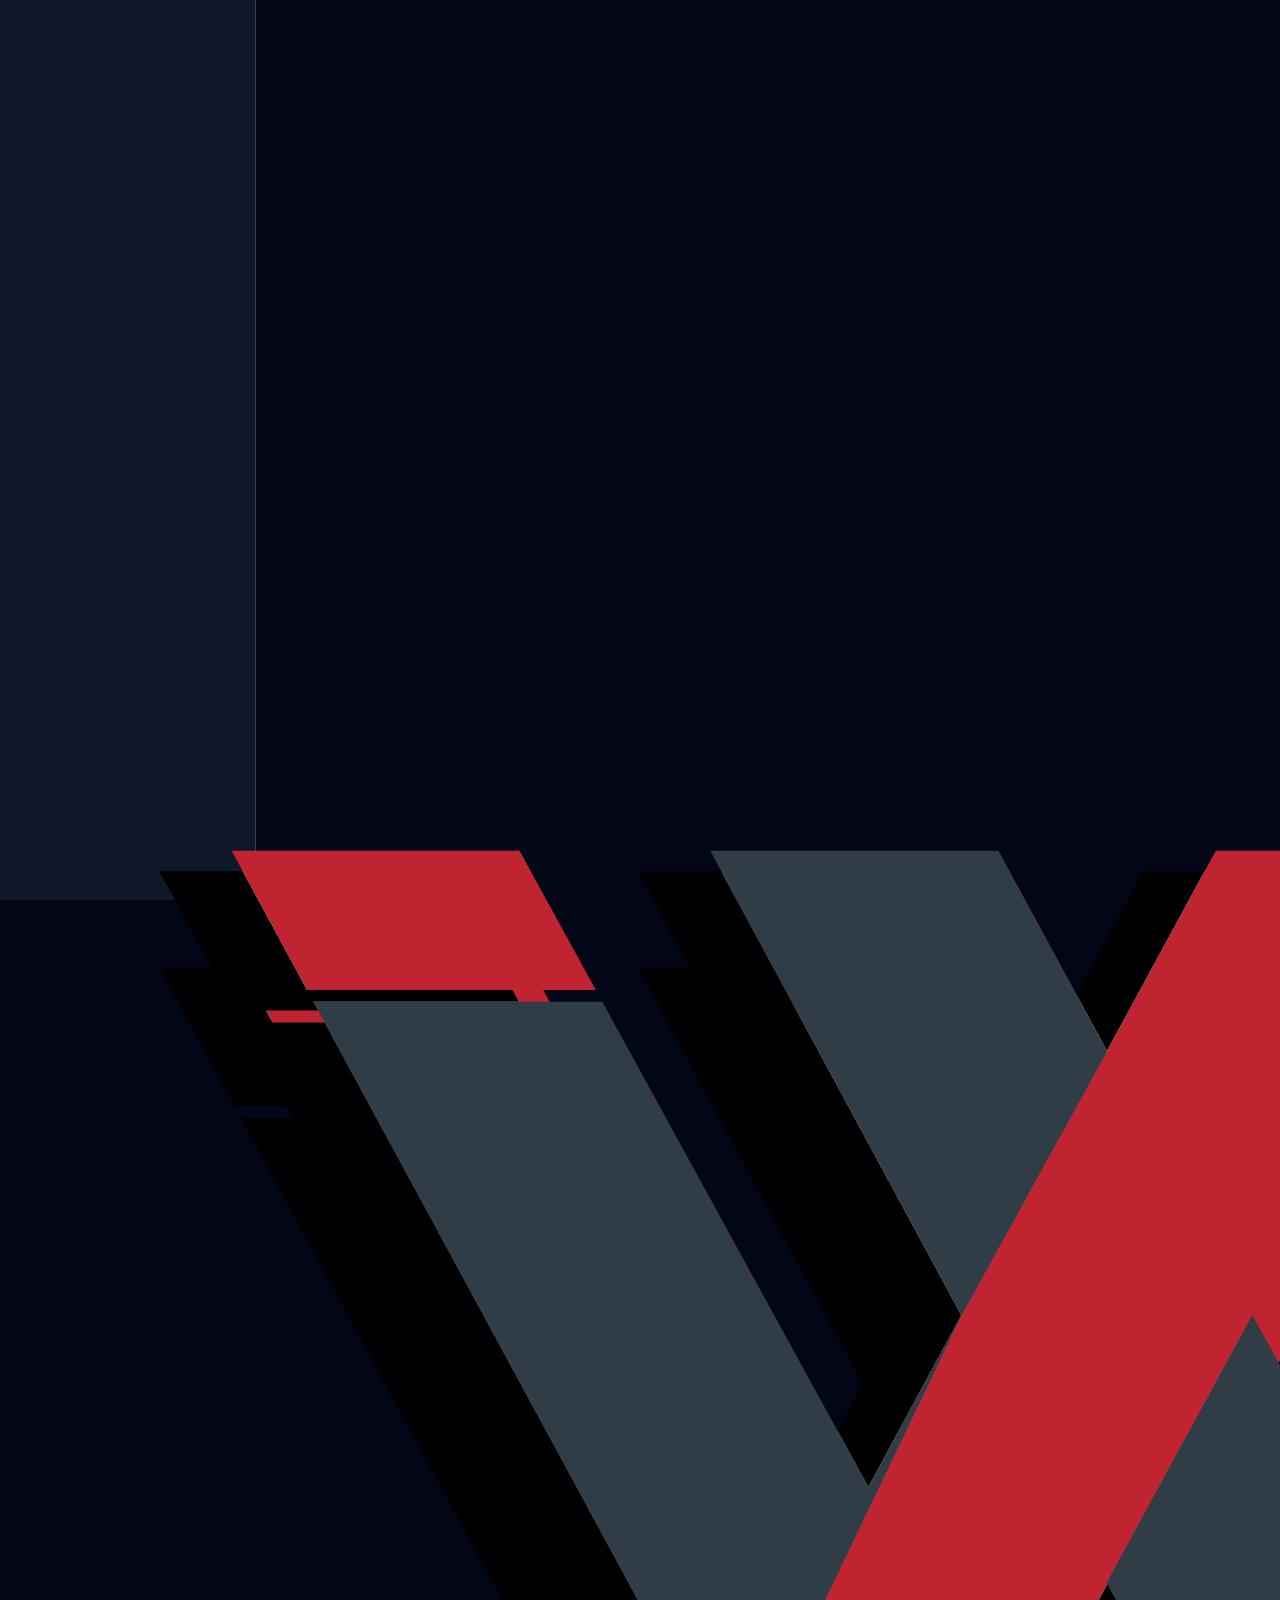
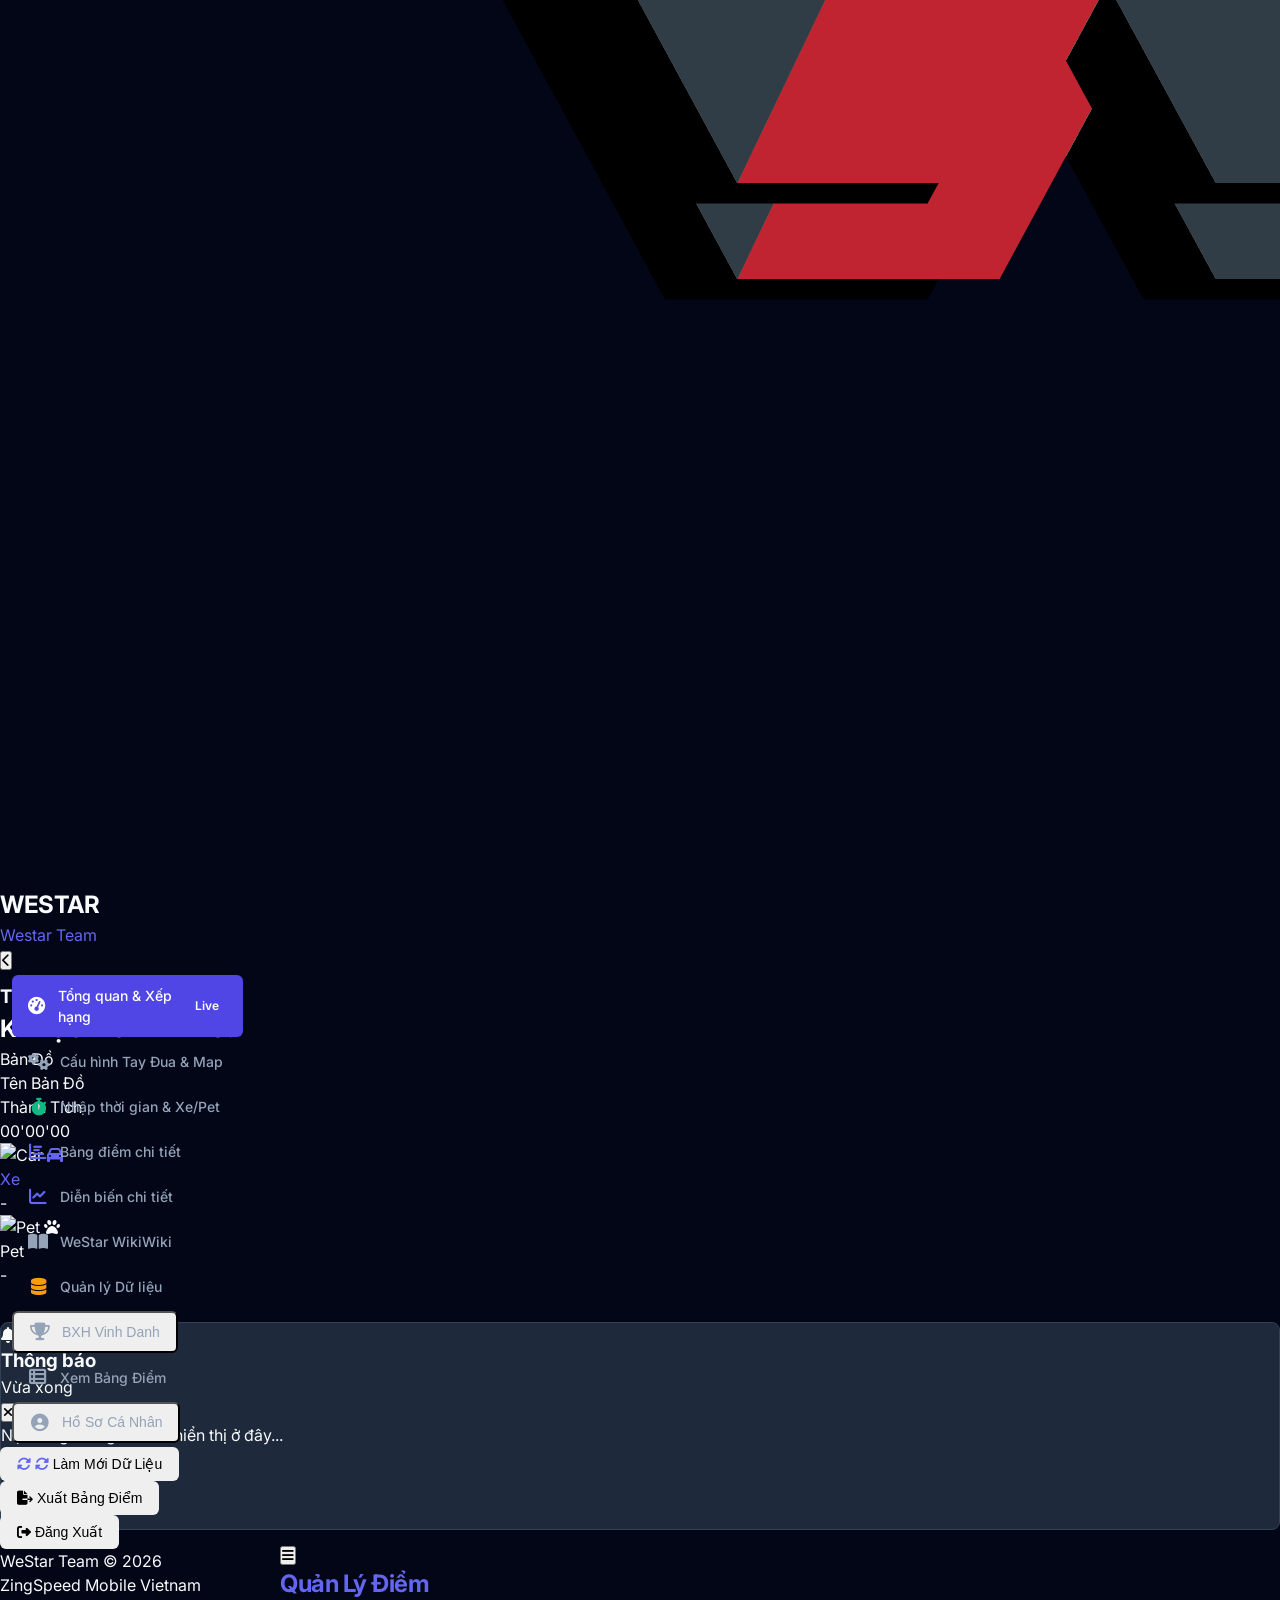
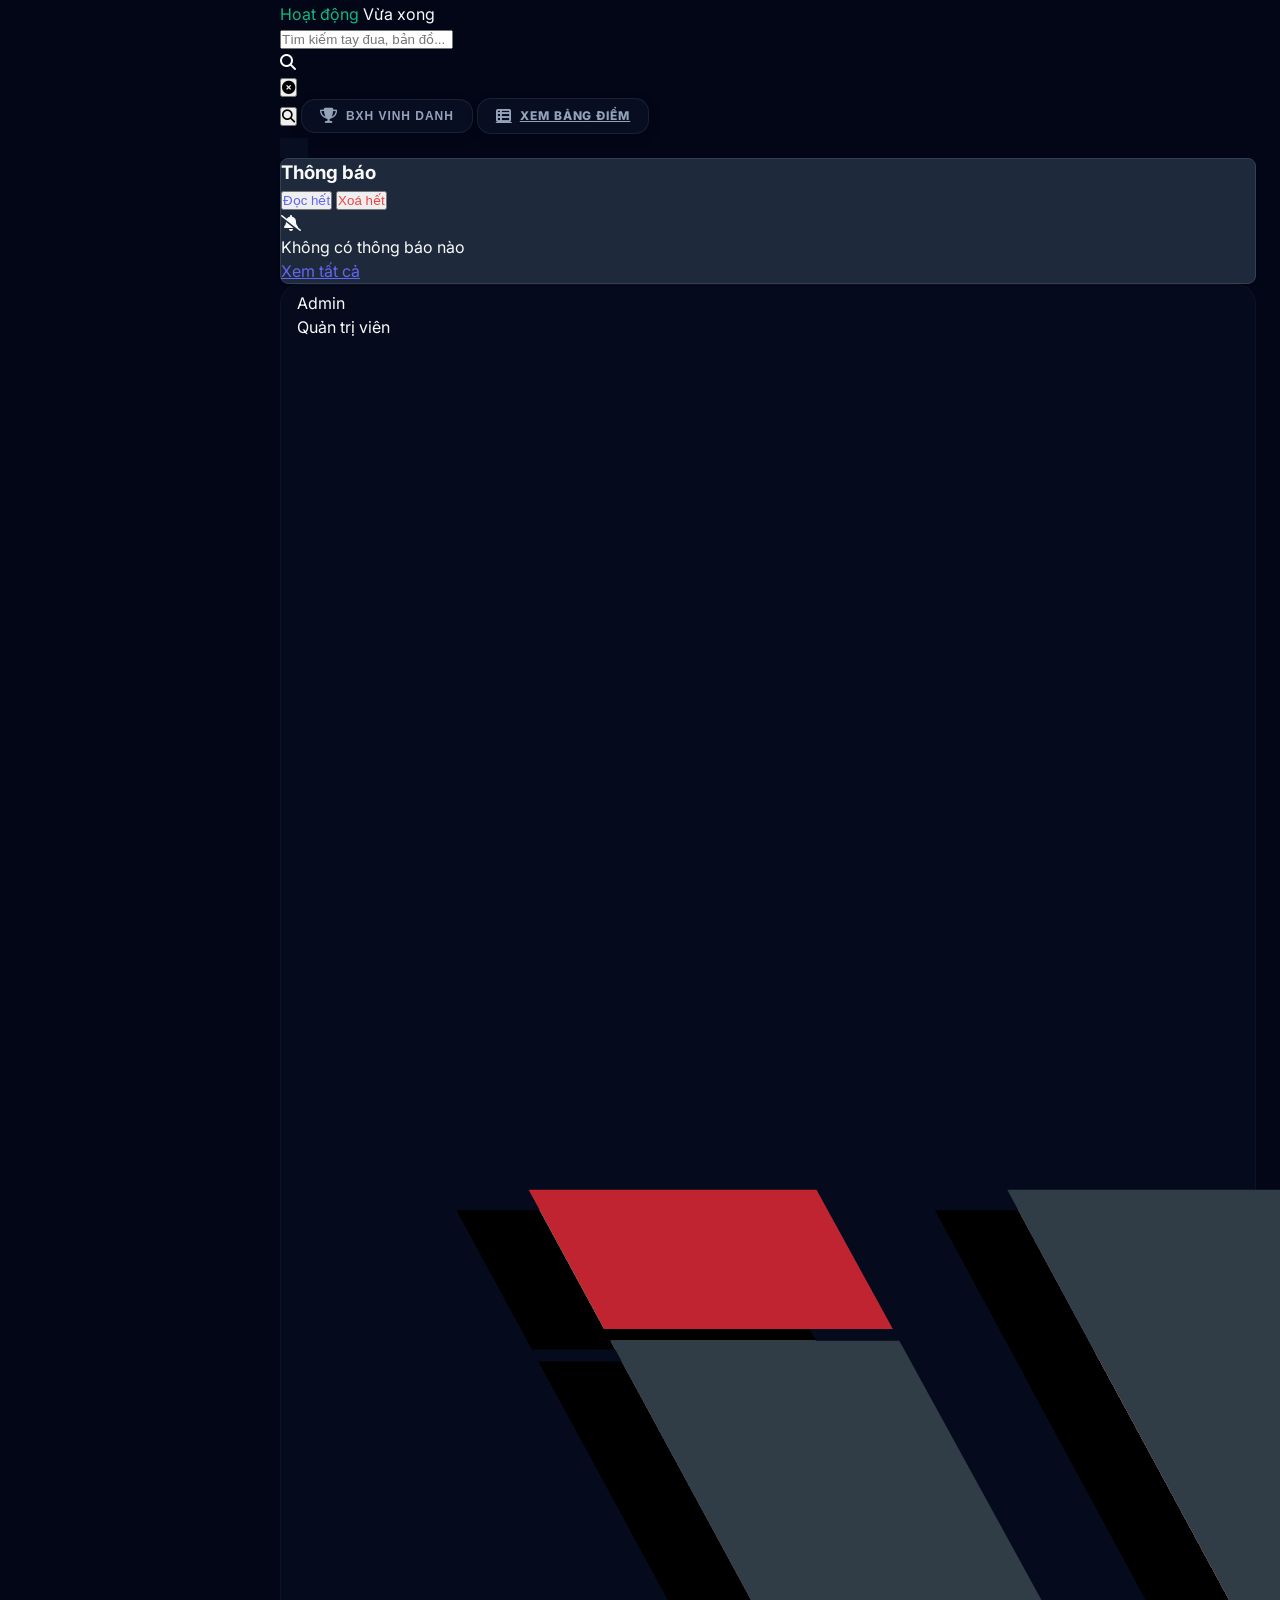
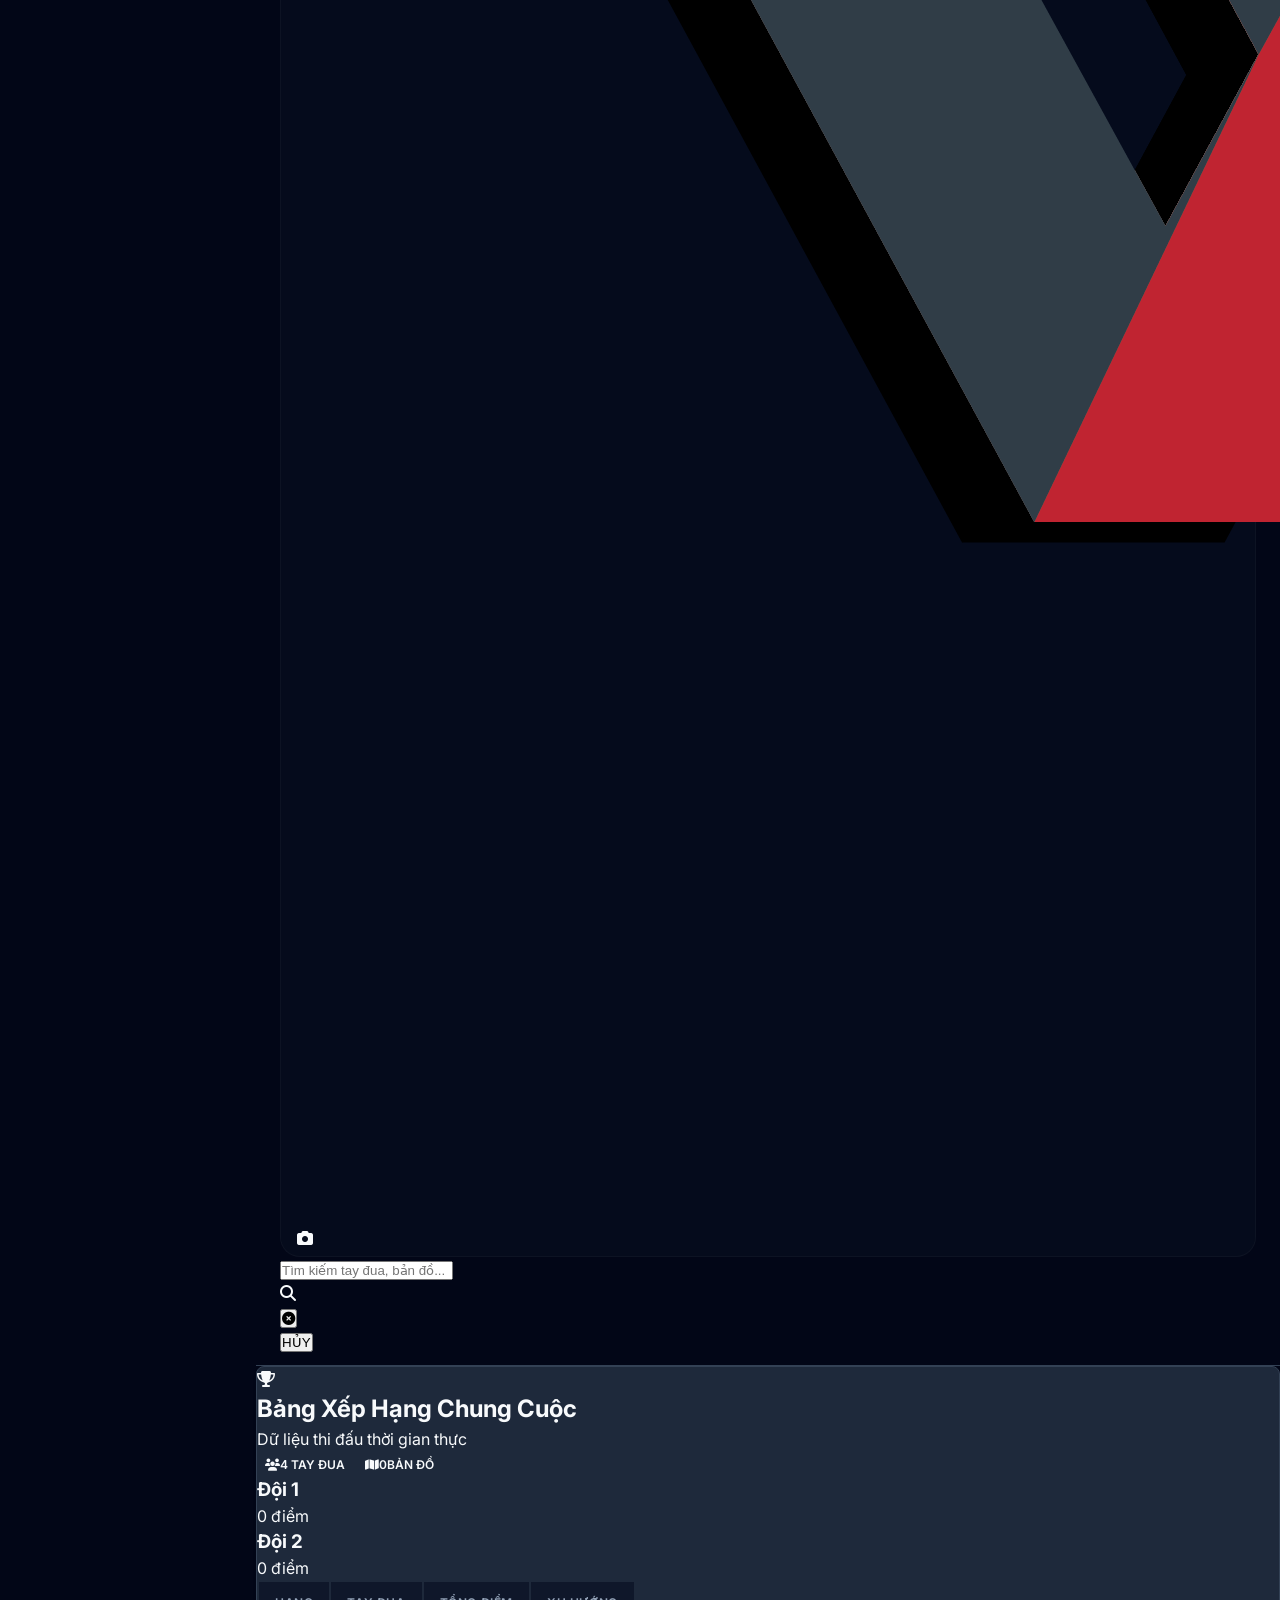
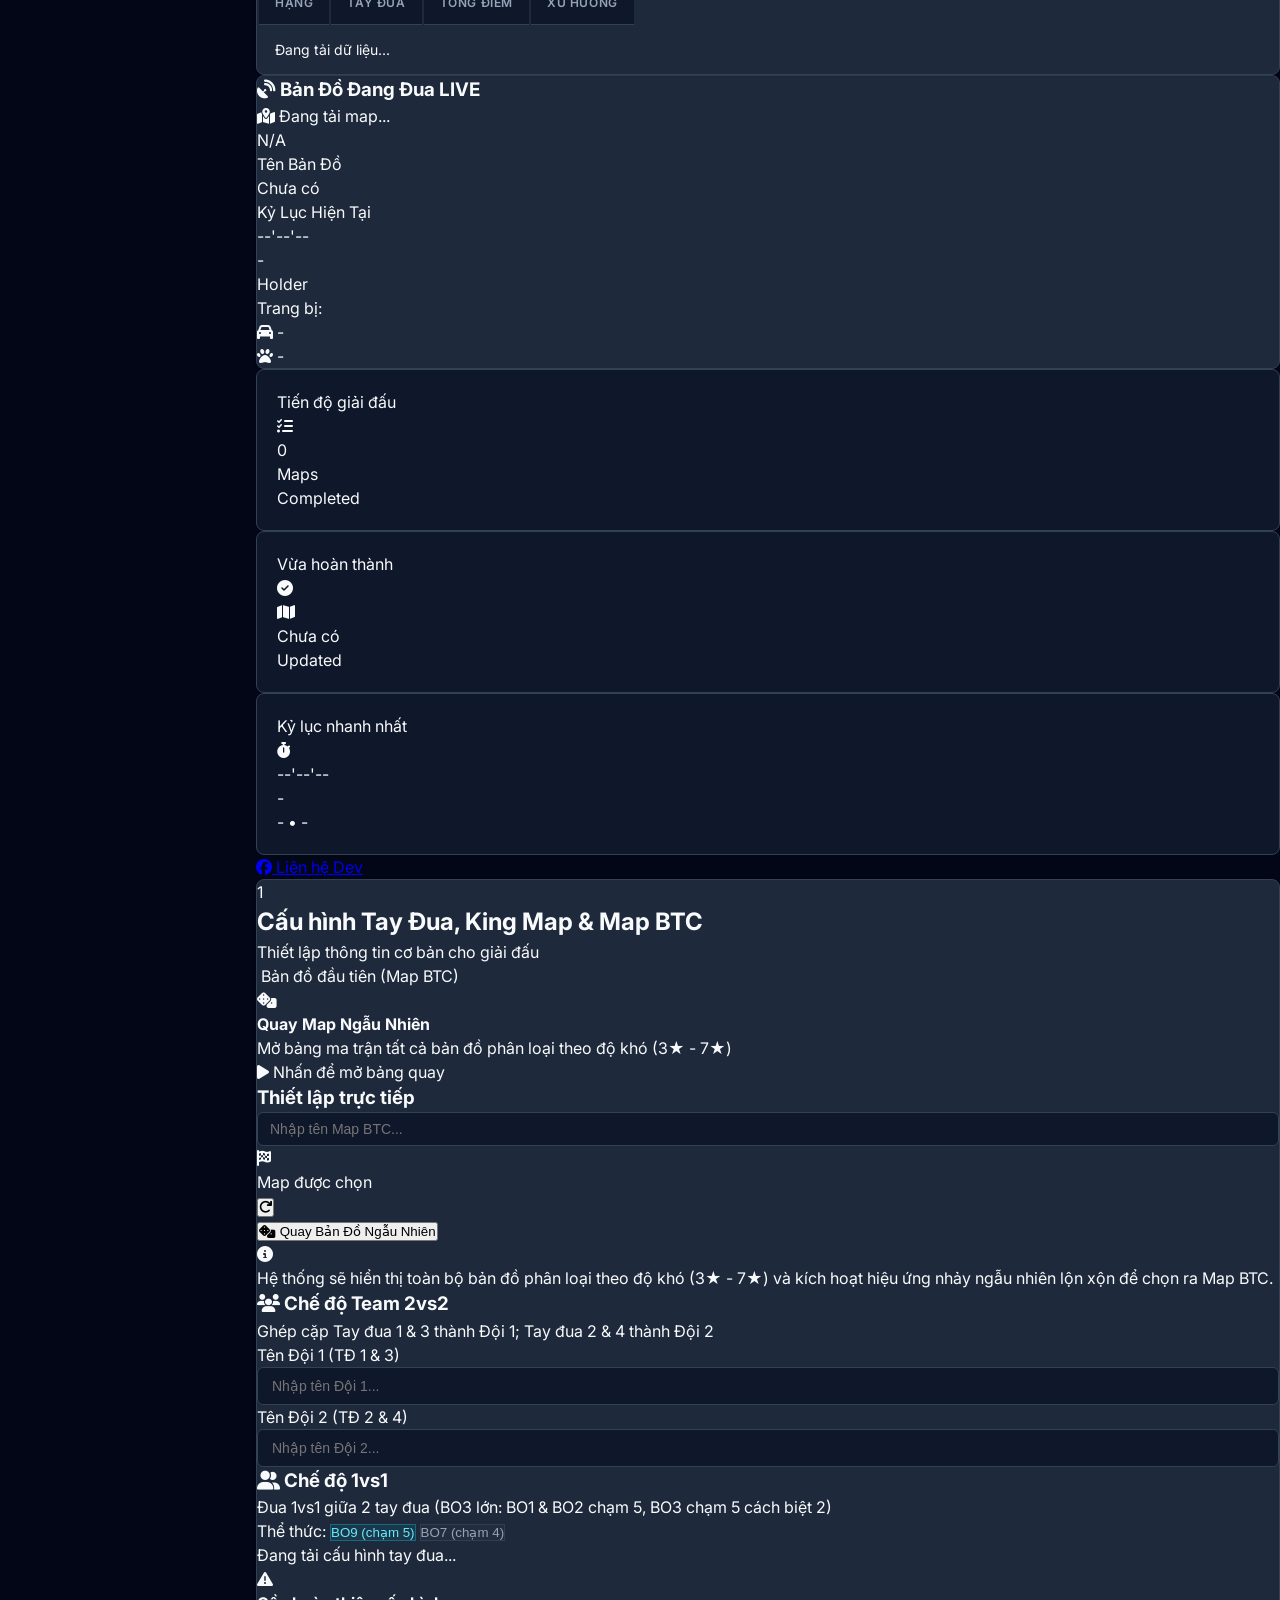
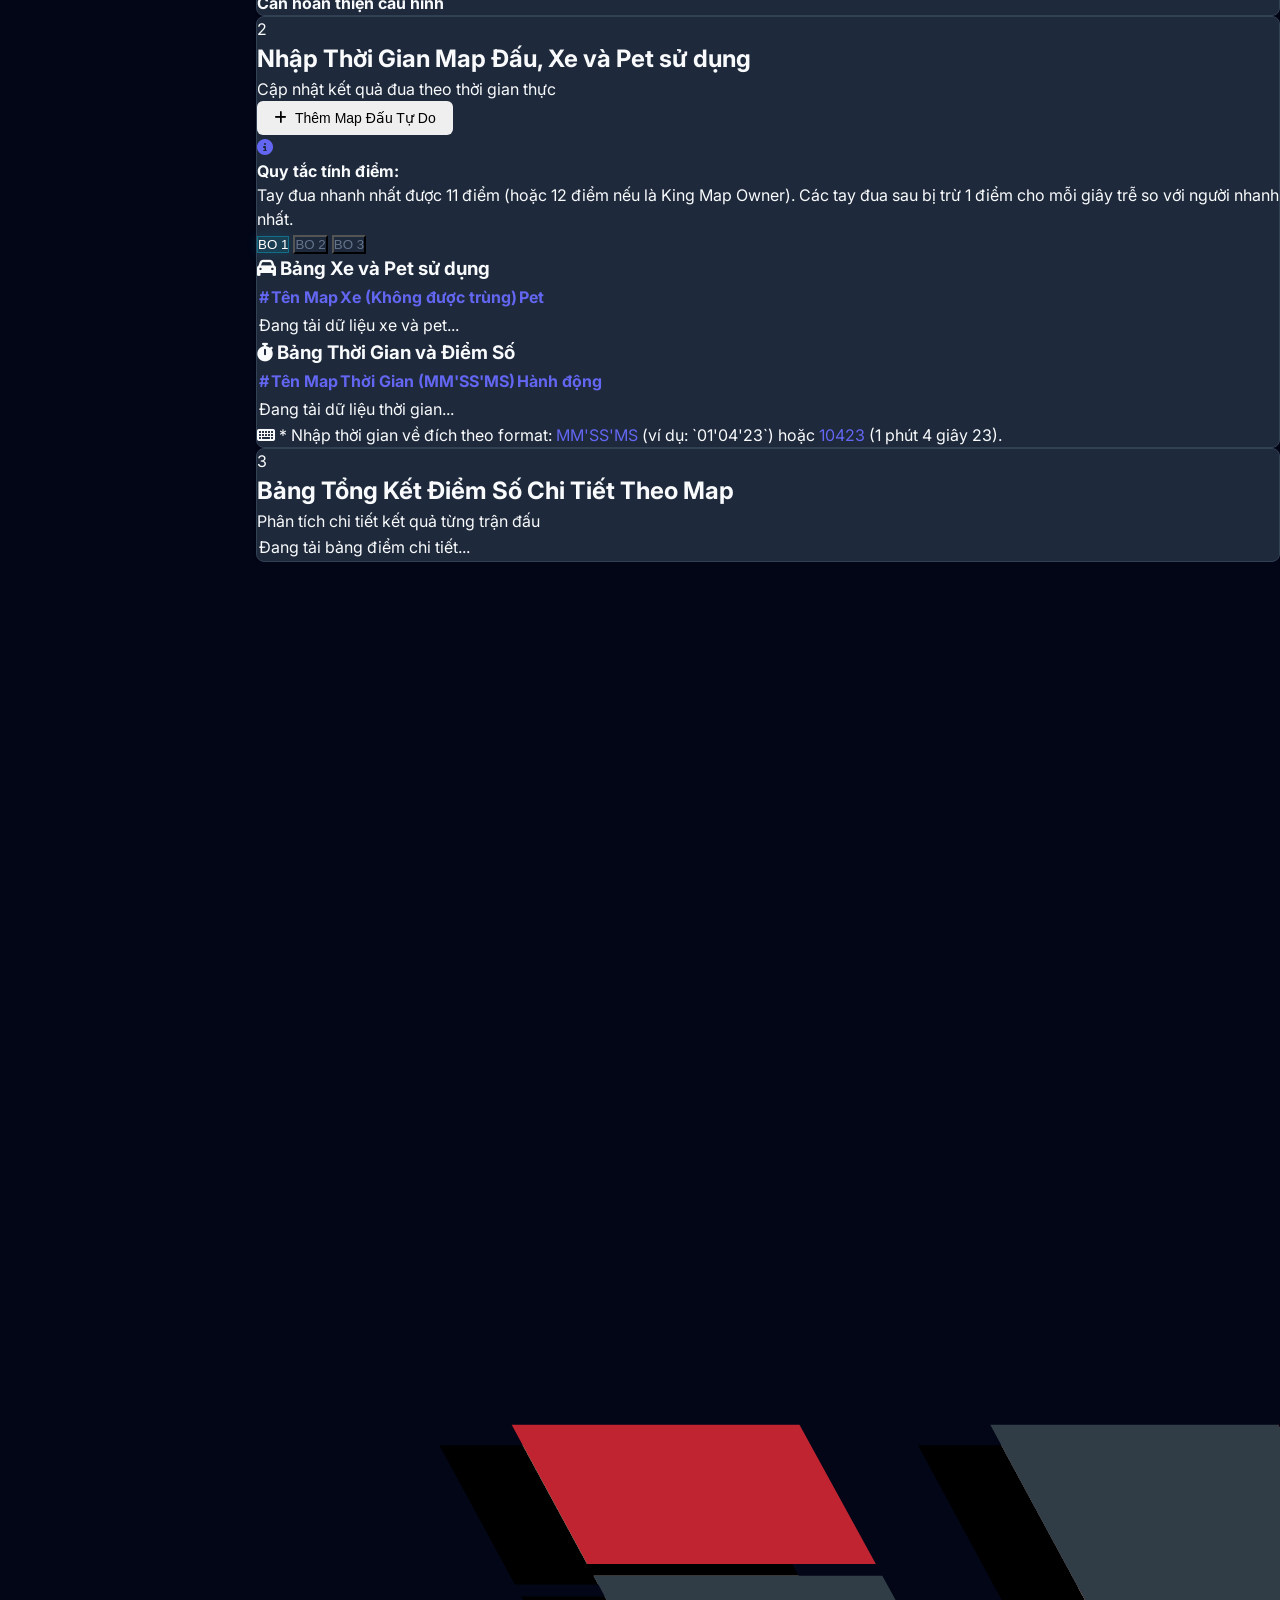
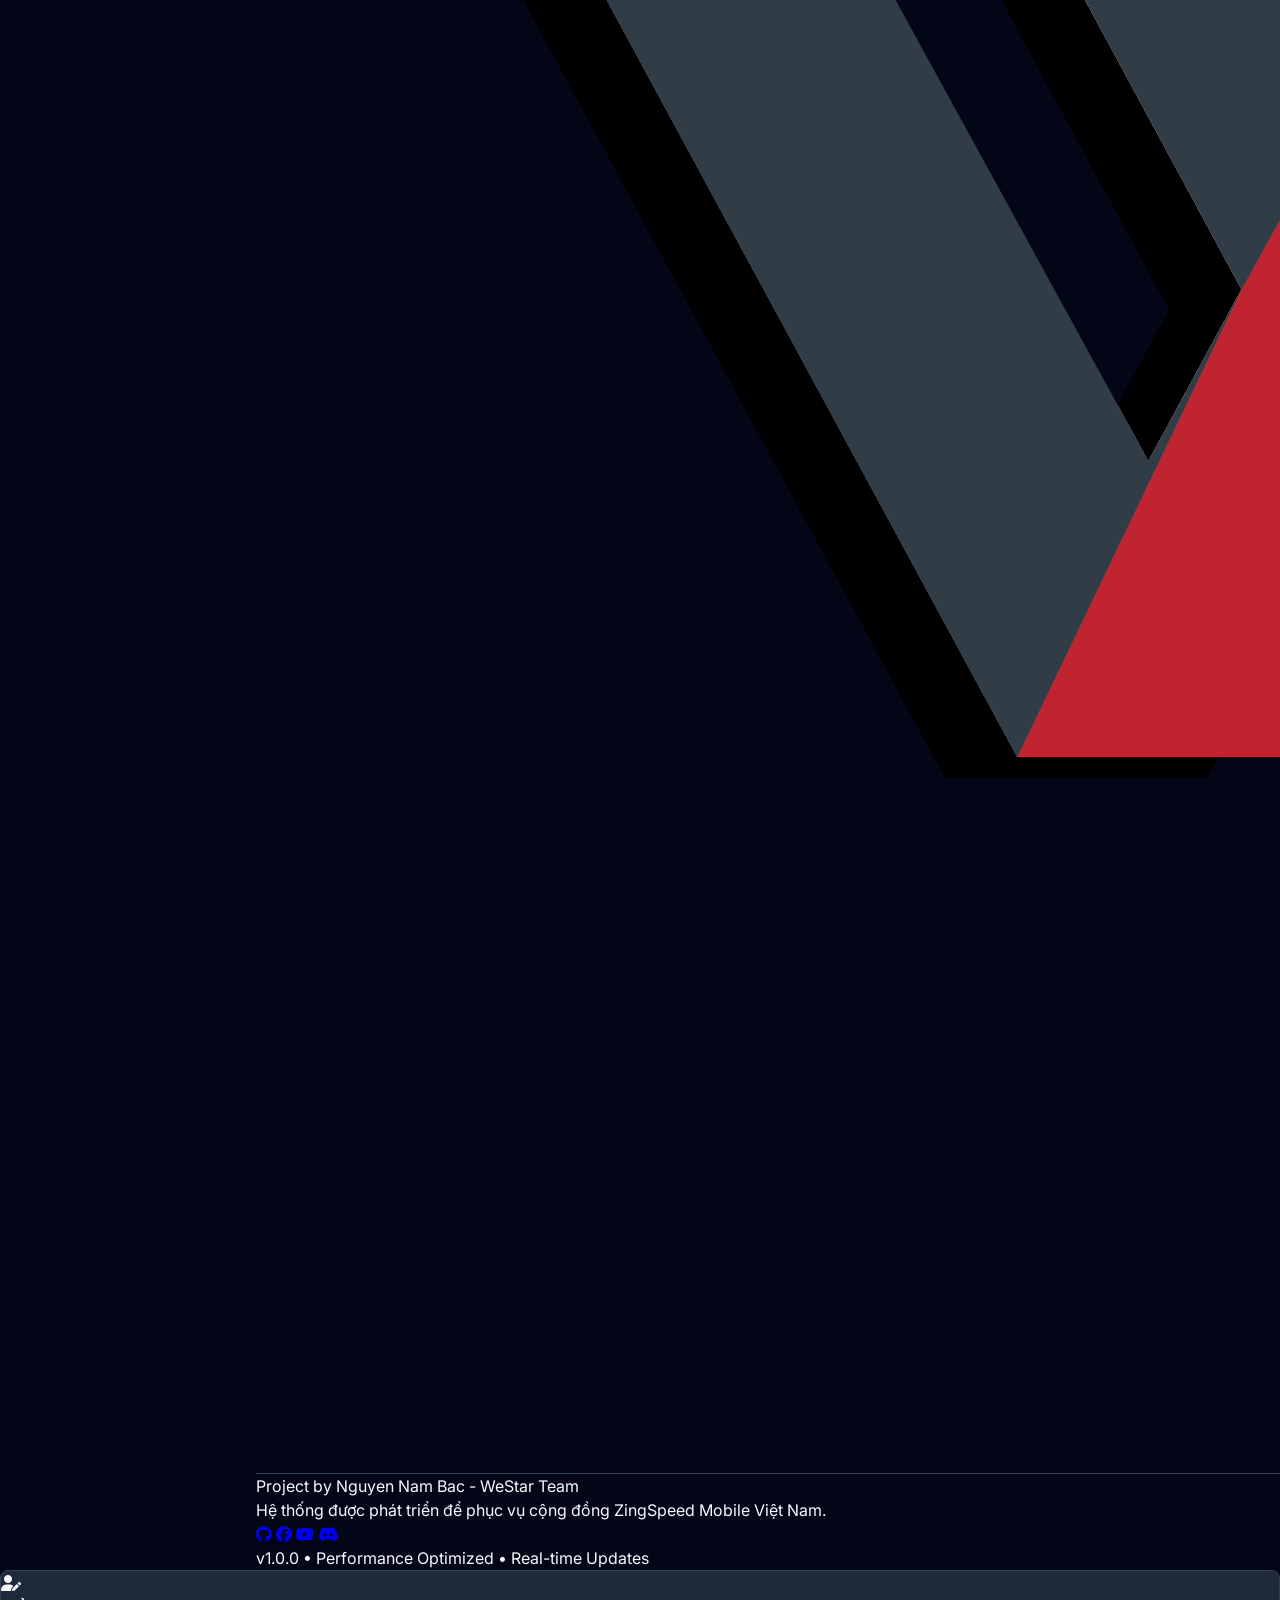
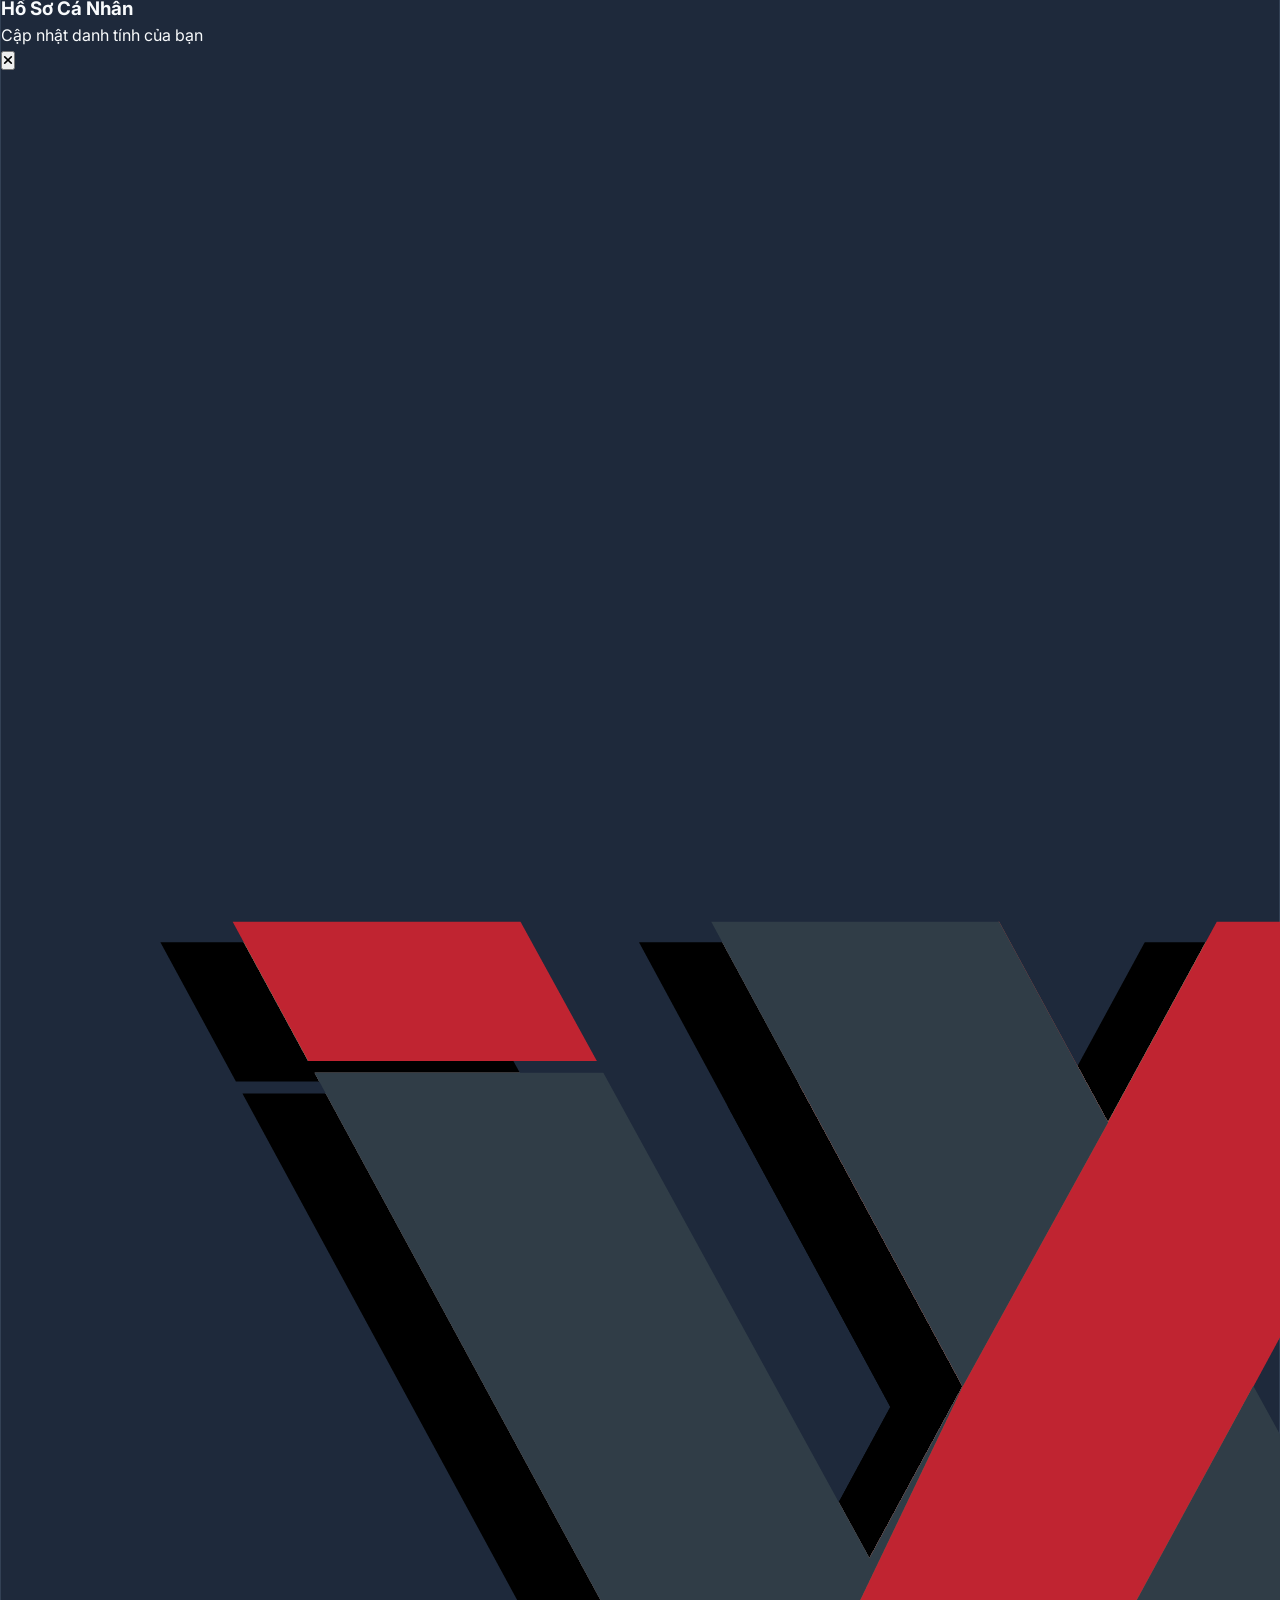
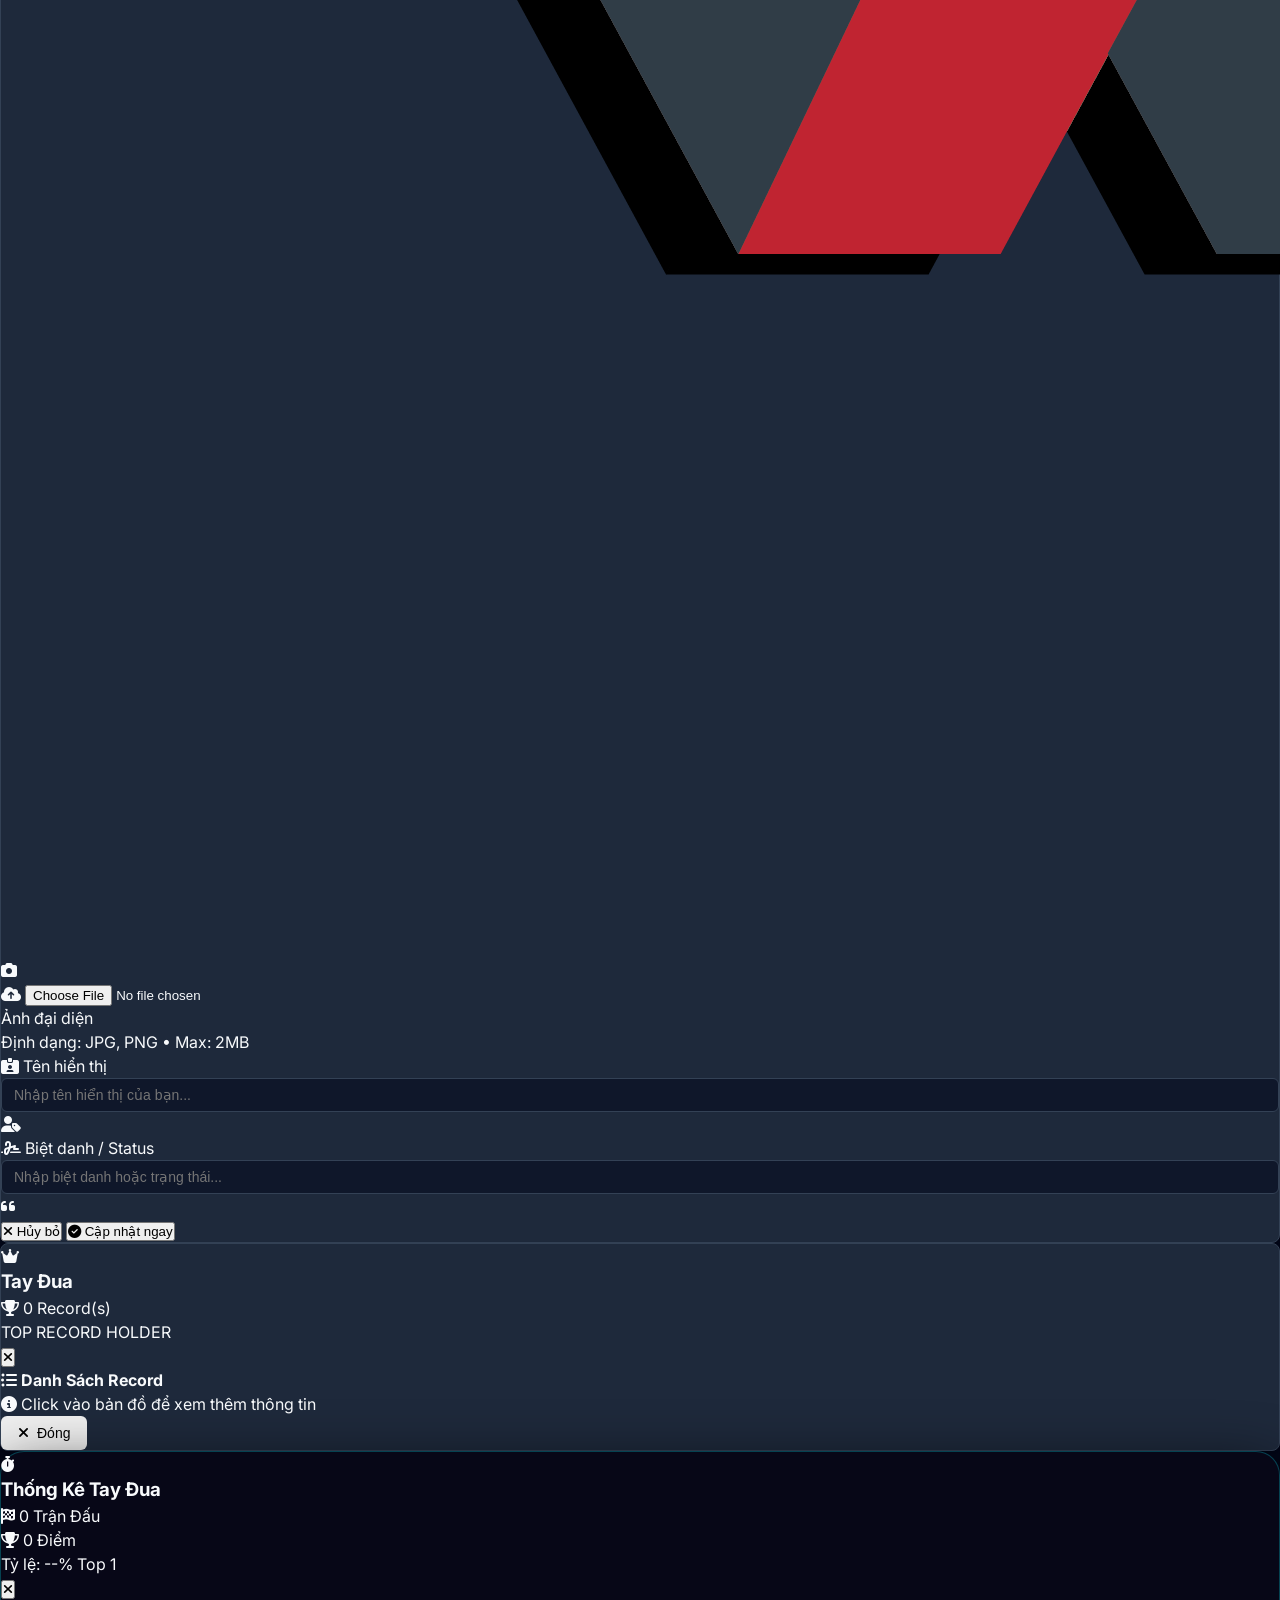
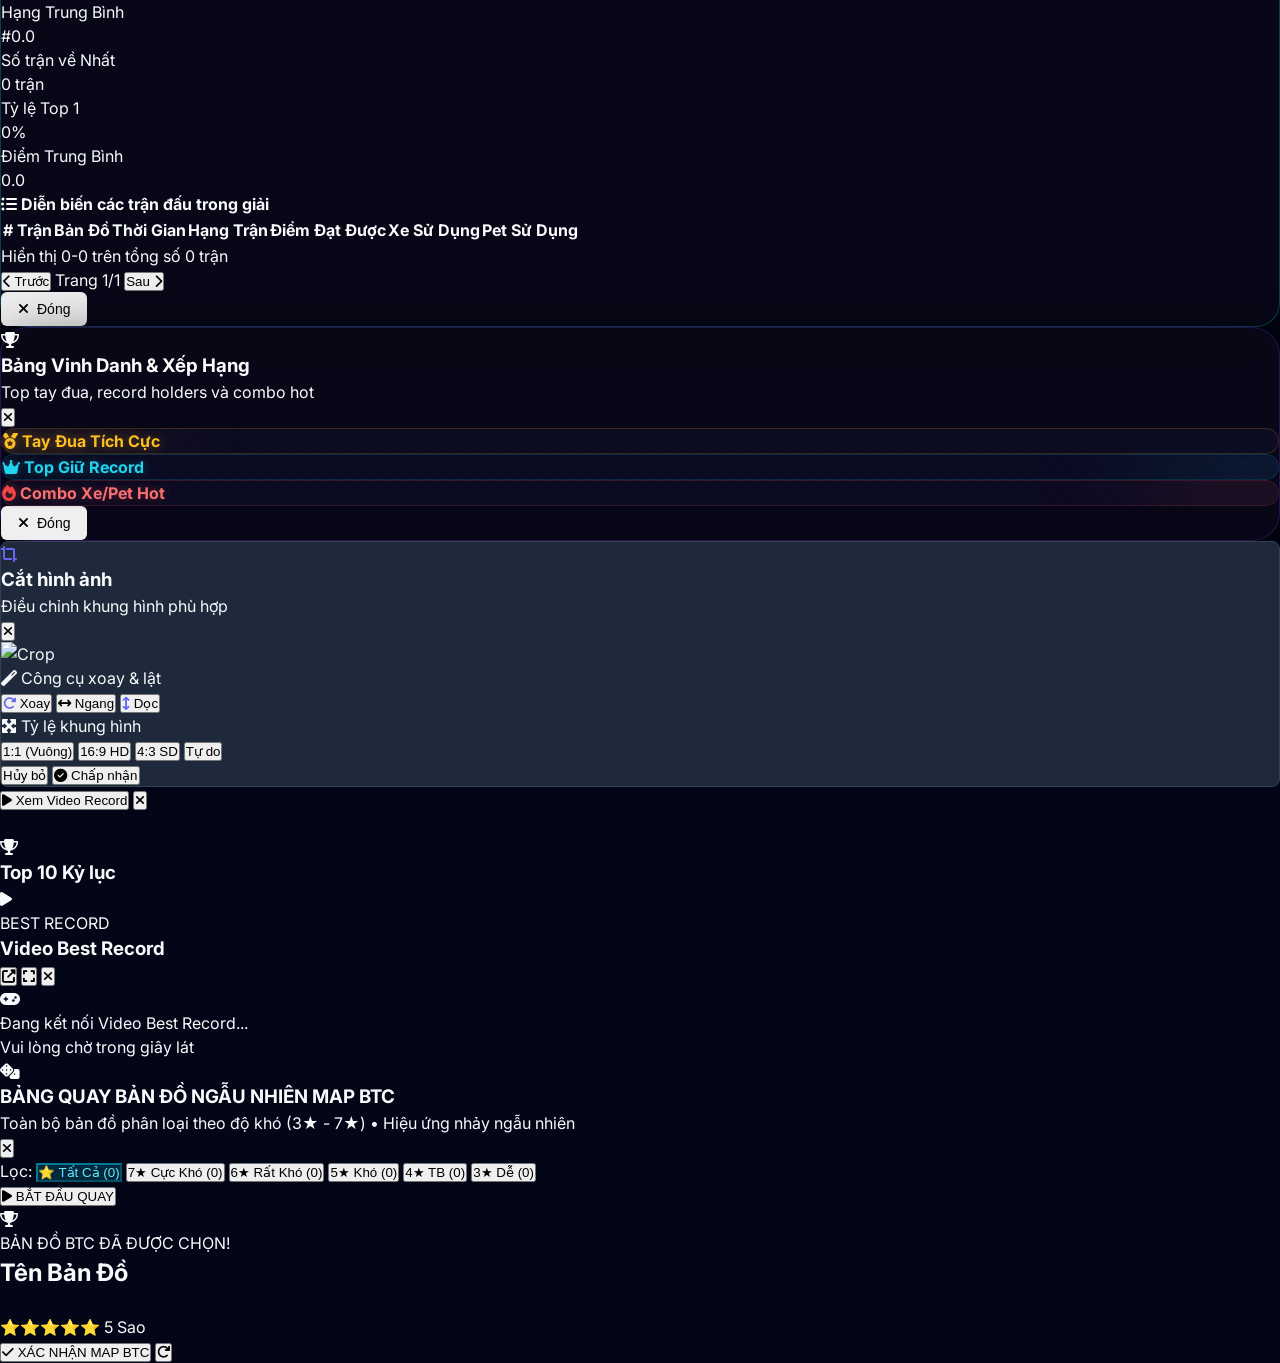
==== commit bd966a3f: "feat: remove banner carousel feature completely from index and admin panel" ====
--- a/public/index.html
+++ b/public/index.html
@@ -624,23 +624,7 @@
             }
         }
 
-        /* Banner carousel styles */
-        .banner-slide {
-            position: absolute;
-            inset: 0;
-            opacity: 0;
-            transition: opacity 0.8s cubic-bezier(0.4, 0, 0.2, 1);
-            z-index: 10;
-        }
-
-        .banner-slide.active {
-            opacity: 1;
-            z-index: 20;
-        }
-
-        .carousel-indicator {
-            transition: width 0.3s ease, background-color 0.3s ease;
-        }
+
     </style>
 </head>
 
@@ -1124,29 +1108,6 @@
 
             <main class="flex-1 overflow-x-hidden overflow-y-auto p-4 md:p-6 lg:p-8 space-y-8">
 
-                <!-- Auto-sliding banner carousel -->
-                <div id="banner-carousel-container"
-                    class="relative w-full rounded-2xl overflow-hidden shadow-[0_0_30px_rgba(6,182,212,0.15)] border border-slate-800 bg-slate-950/40 mb-8 hidden group"
-                    style="z-index: 0;">
-                    <div id="banner-slides"
-                        class="relative w-full h-[260px] sm:h-[360px] md:h-[430px] lg:h-[520px] overflow-hidden">
-                        <!-- Slides will be loaded dynamically -->
-                    </div>
-                    <!-- Prev/Next navigation -->
-                    <button id="carousel-prev"
-                        class="absolute left-4 top-1/2 -translate-y-1/2 w-10 h-10 rounded-full bg-black/50 hover:bg-black/80 border border-white/10 text-white flex items-center justify-center transition-all opacity-0 group-hover:opacity-100 focus:opacity-100 z-30">
-                        <i class="fas fa-chevron-left"></i>
-                    </button>
-                    <button id="carousel-next"
-                        class="absolute right-4 top-1/2 -translate-y-1/2 w-10 h-10 rounded-full bg-black/50 hover:bg-black/80 border border-white/10 text-white flex items-center justify-center transition-all opacity-0 group-hover:opacity-100 focus:opacity-100 z-30">
-                        <i class="fas fa-chevron-right"></i>
-                    </button>
-                    <!-- Indicators -->
-                    <div id="carousel-indicators"
-                        class="absolute bottom-4 left-1/2 -translate-x-1/2 flex space-x-2 z-30">
-                        <!-- Indicators will be loaded dynamically -->
-                    </div>
-                </div>
 
                 <div class="grid grid-cols-1 md:grid-cols-2 lg:grid-cols-3 gap-8 mb-8">
 
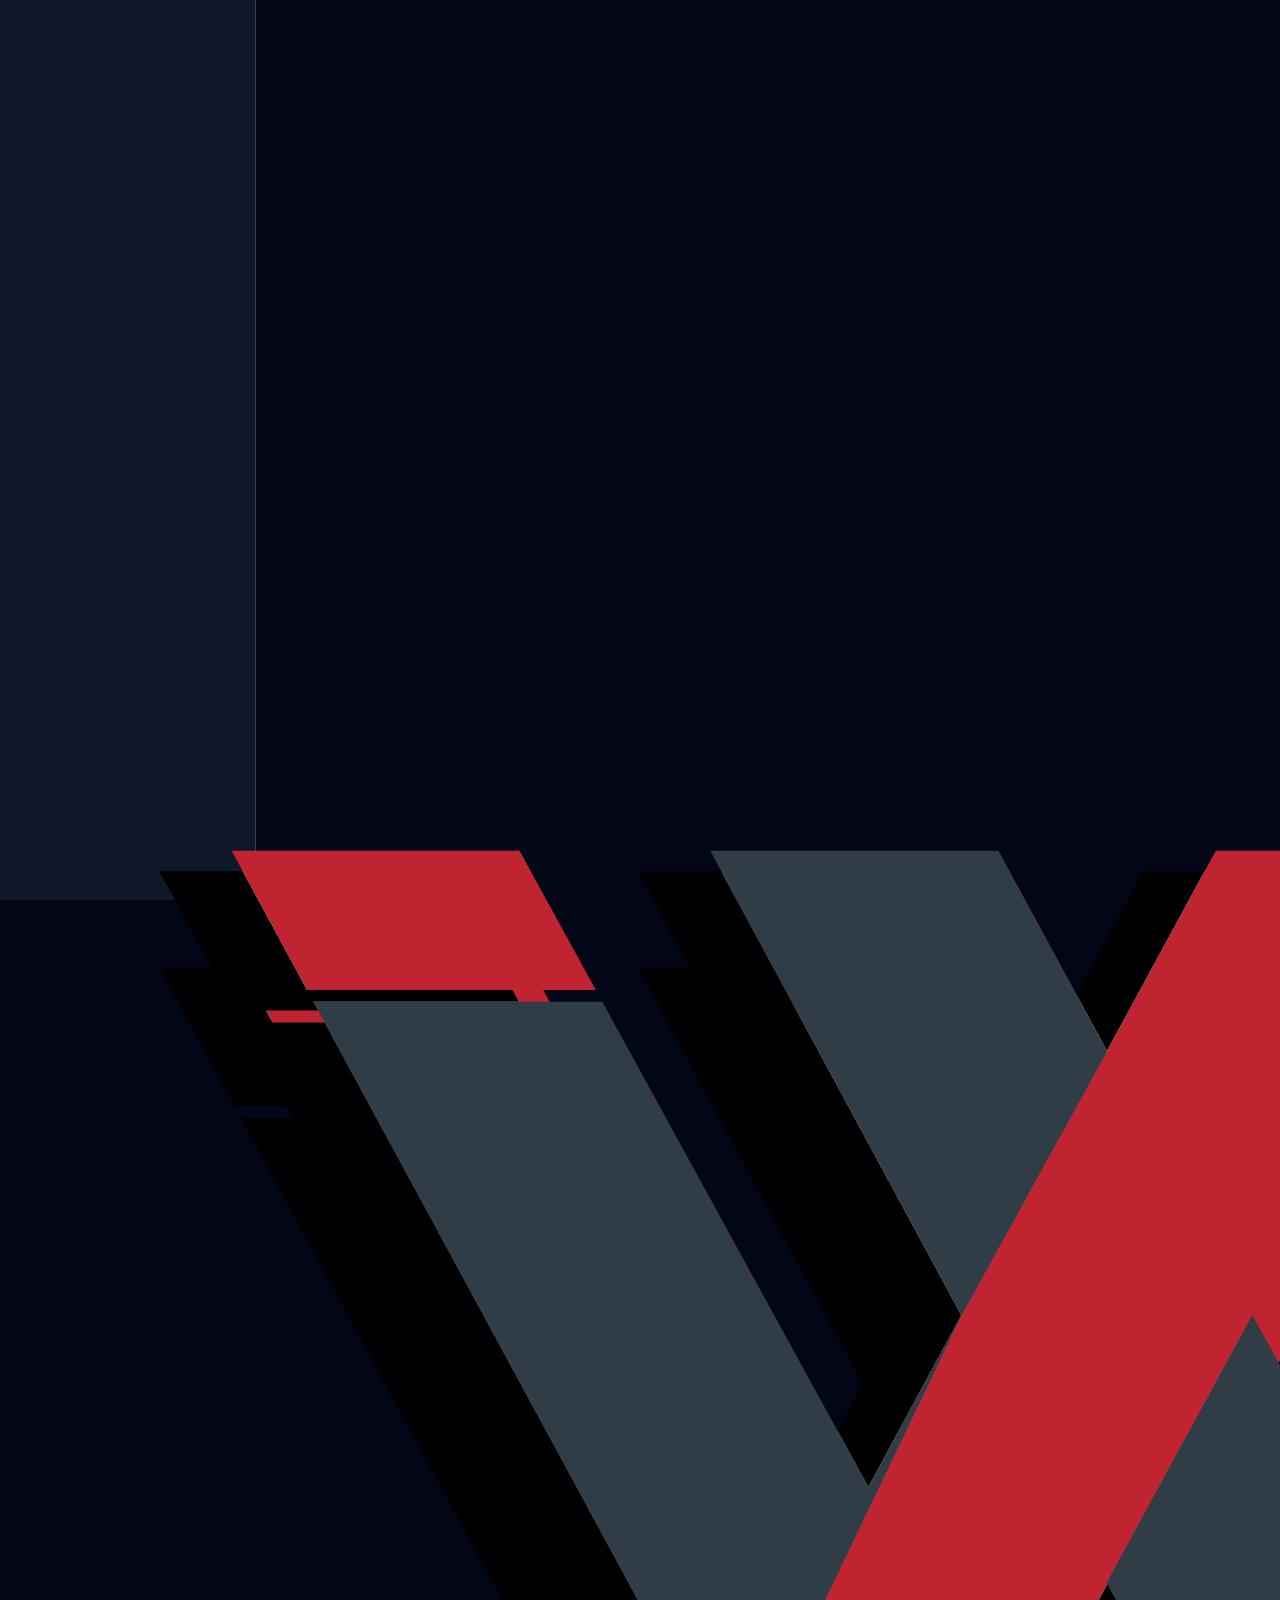
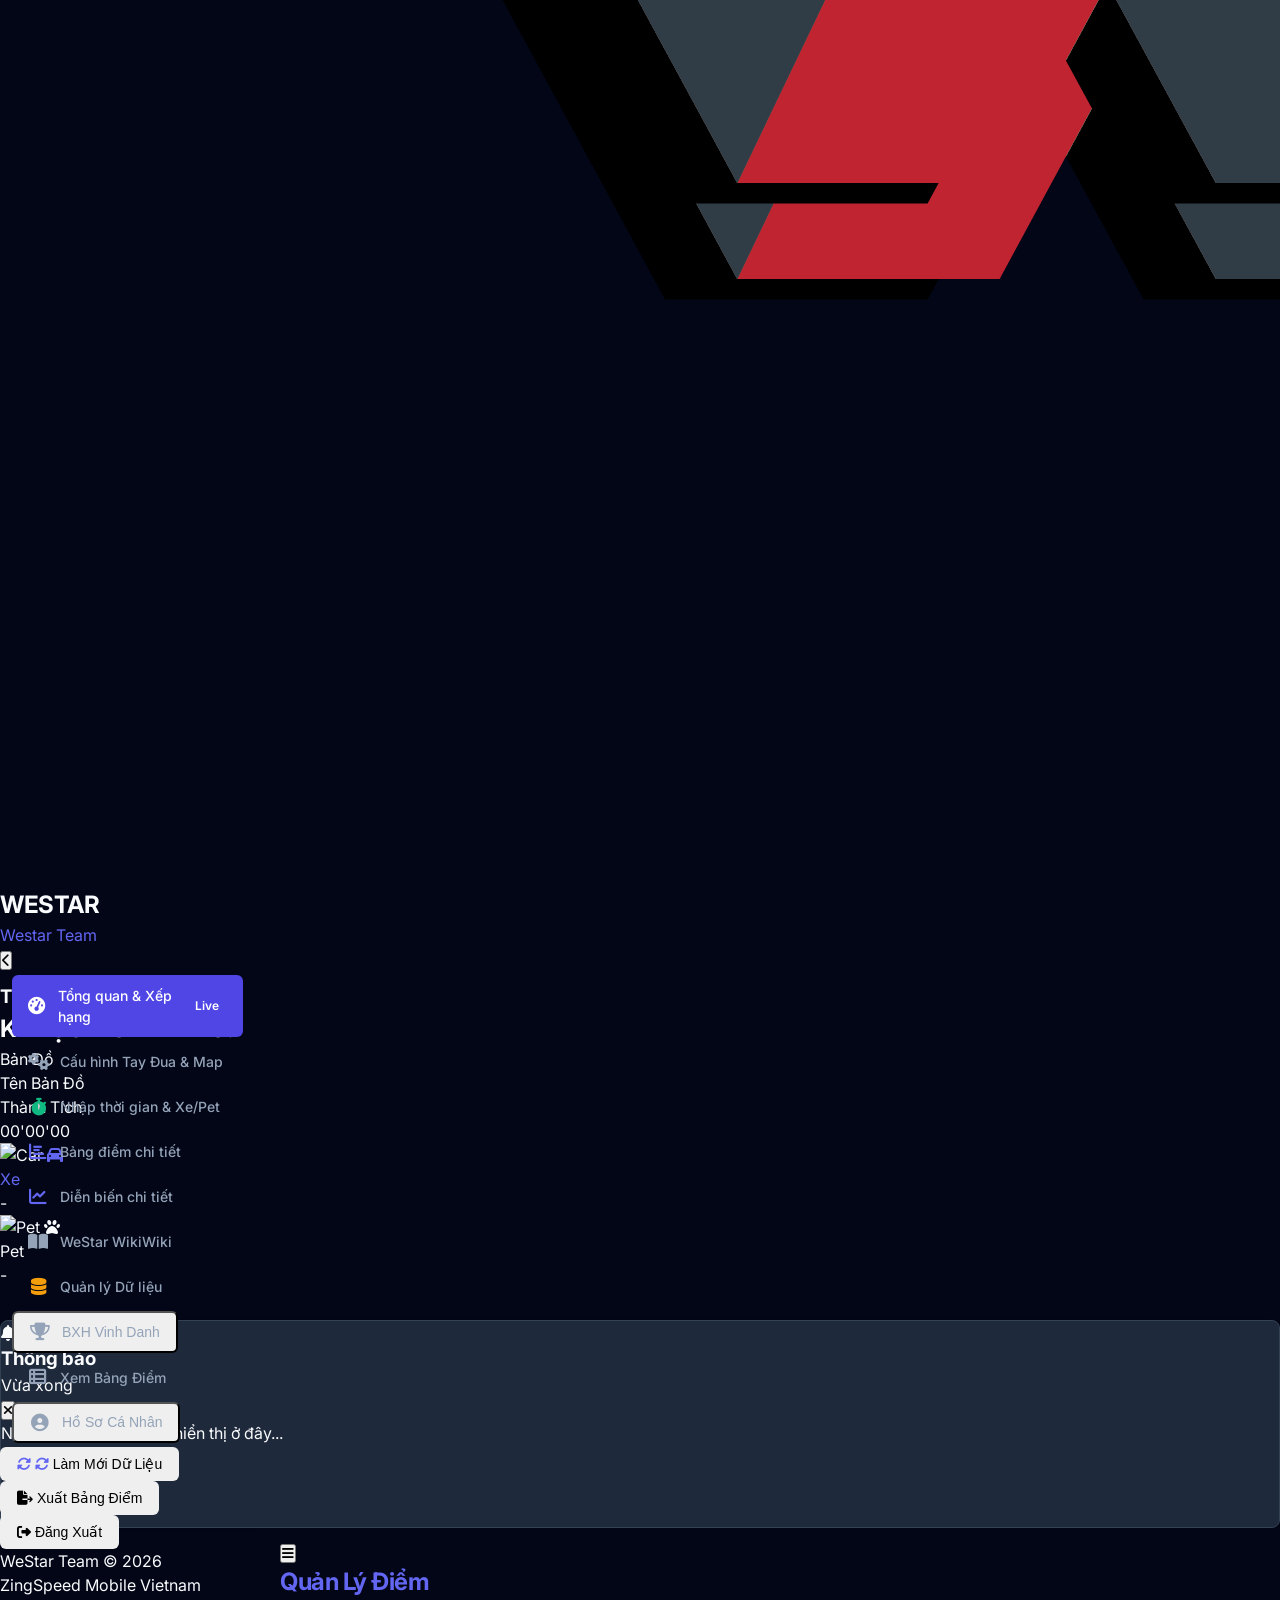
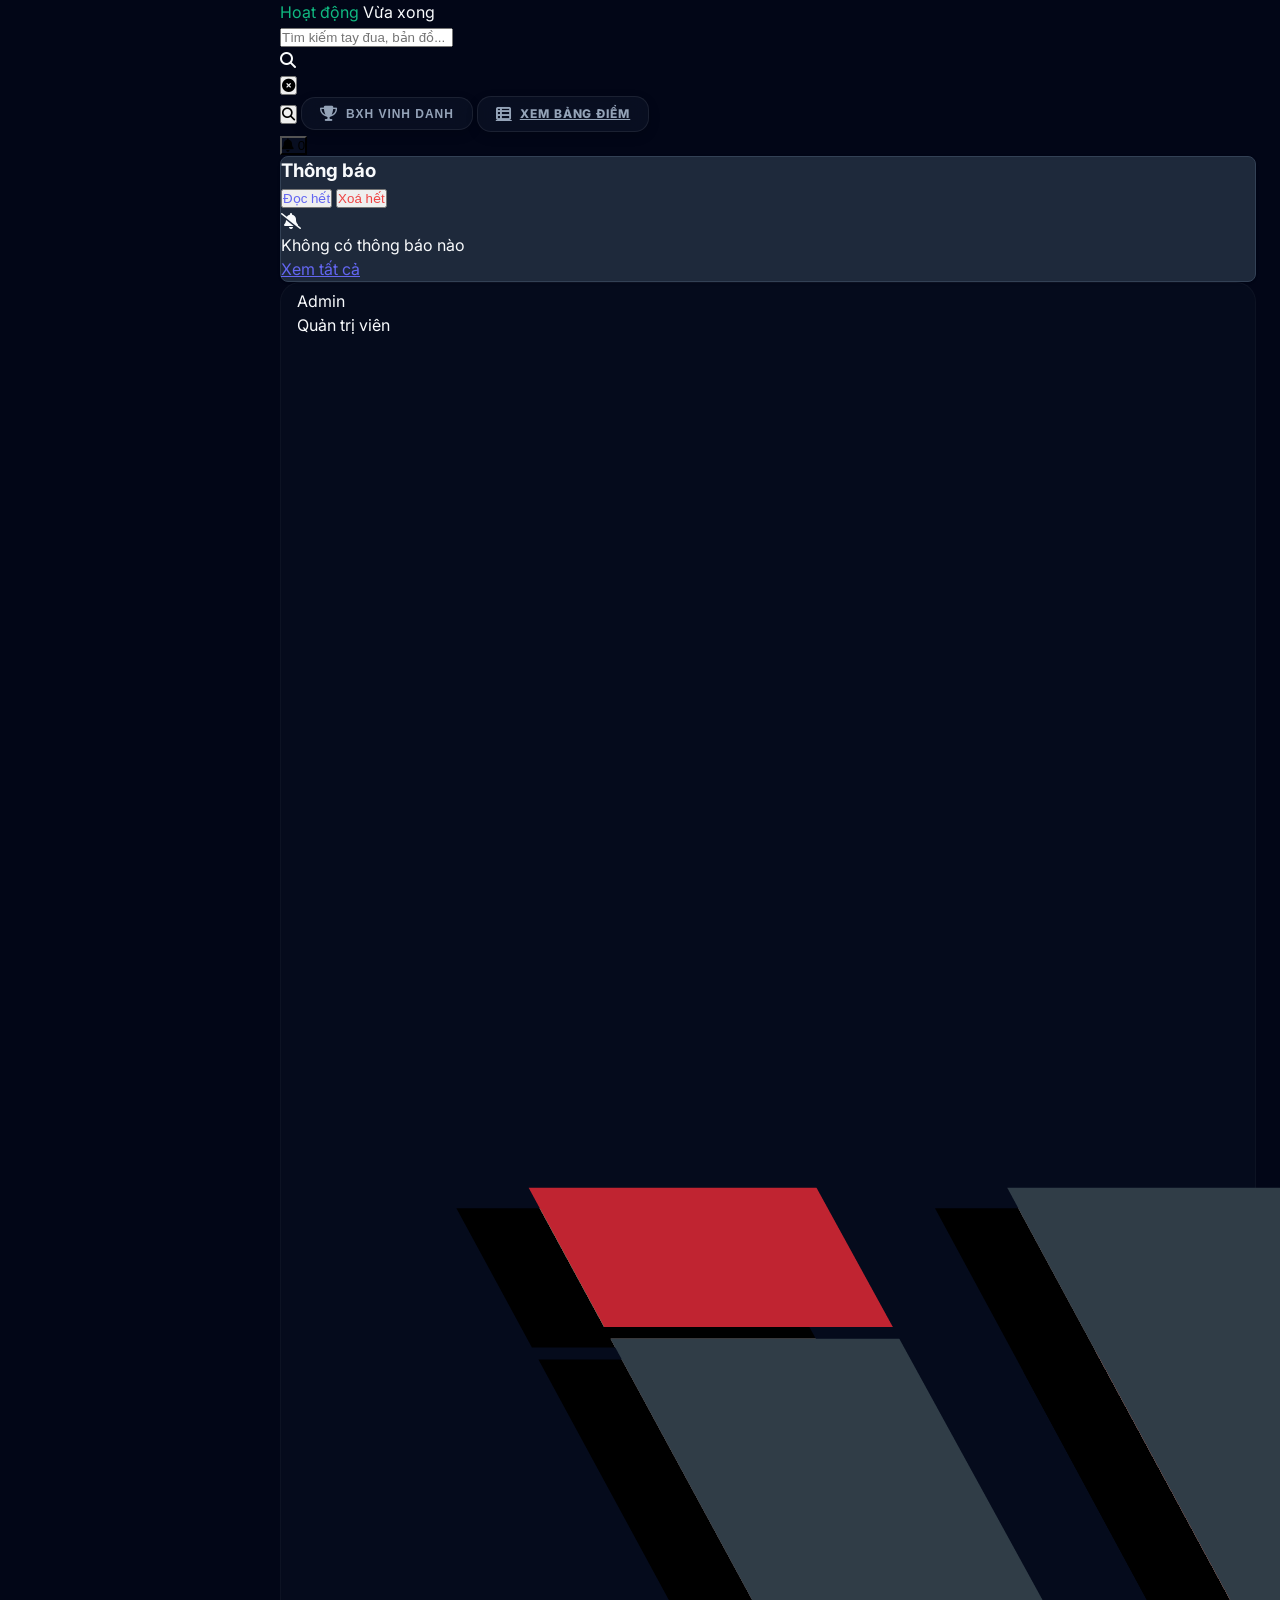
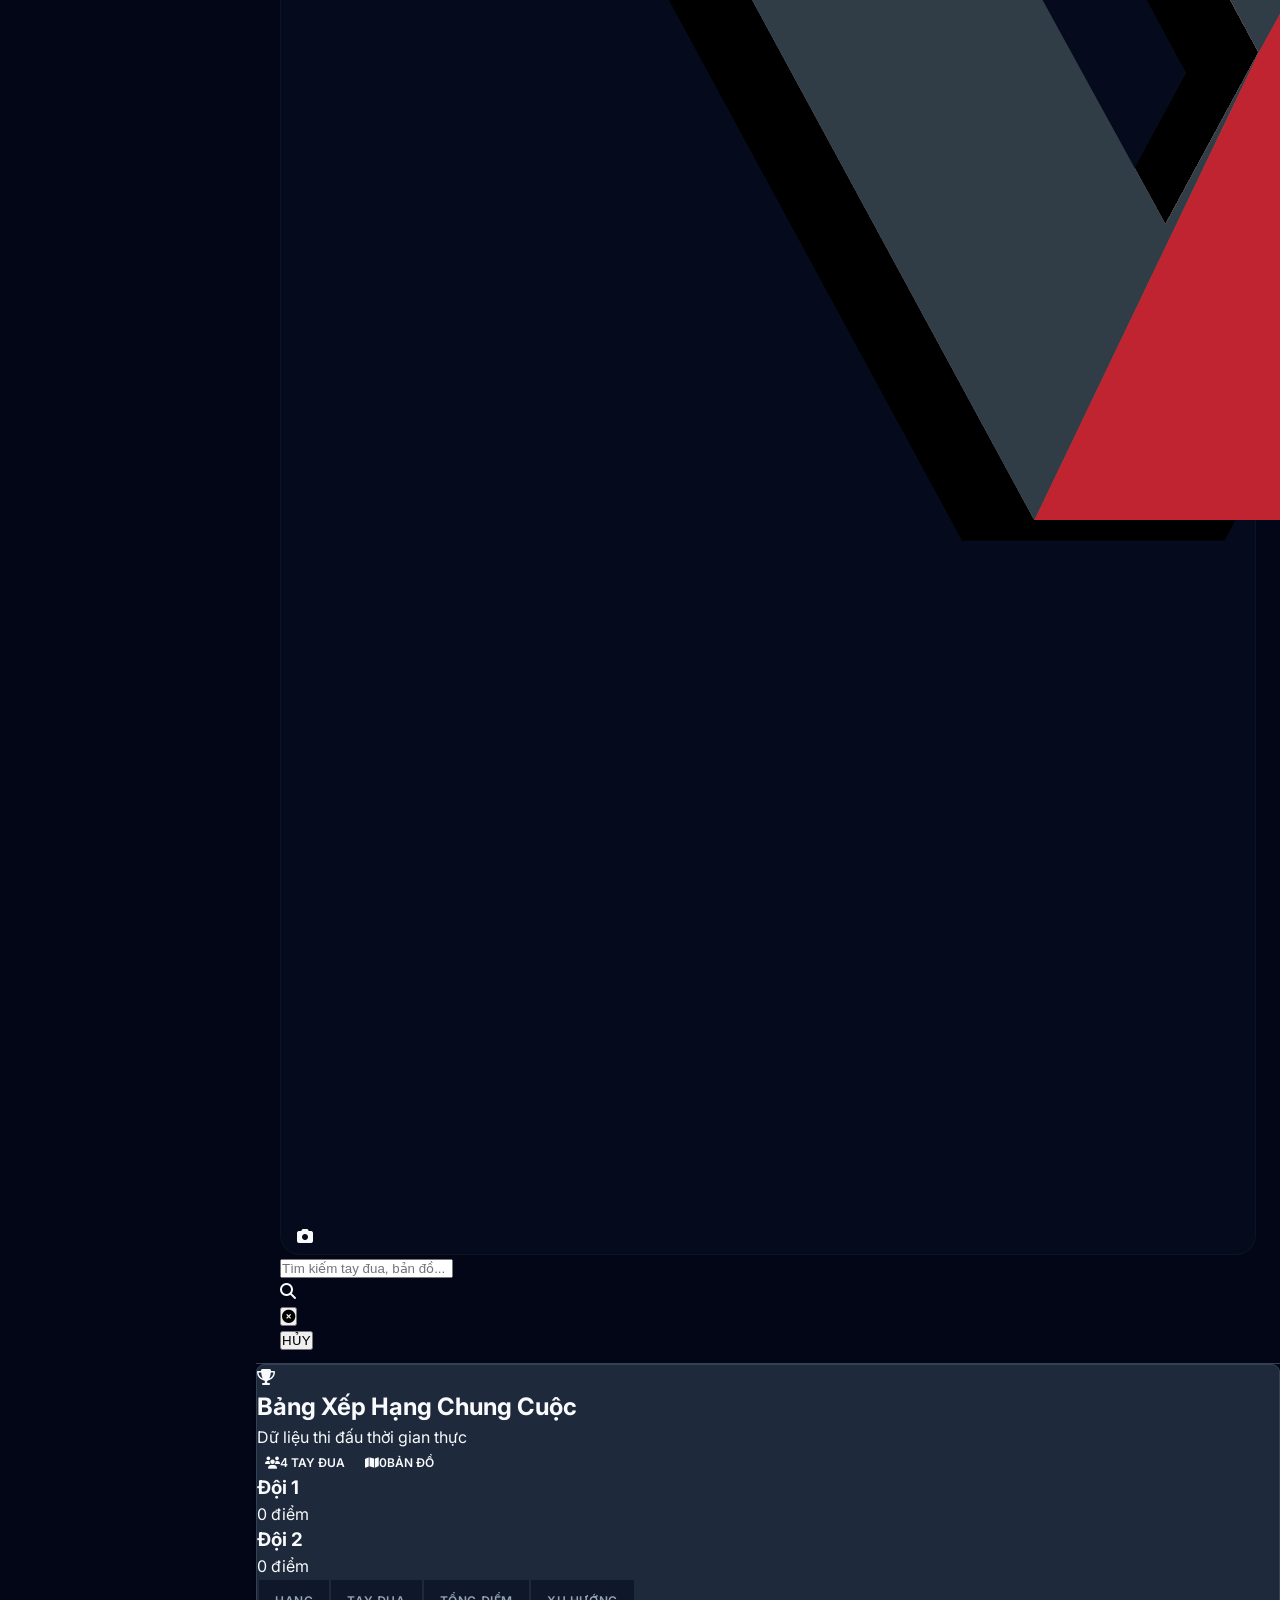
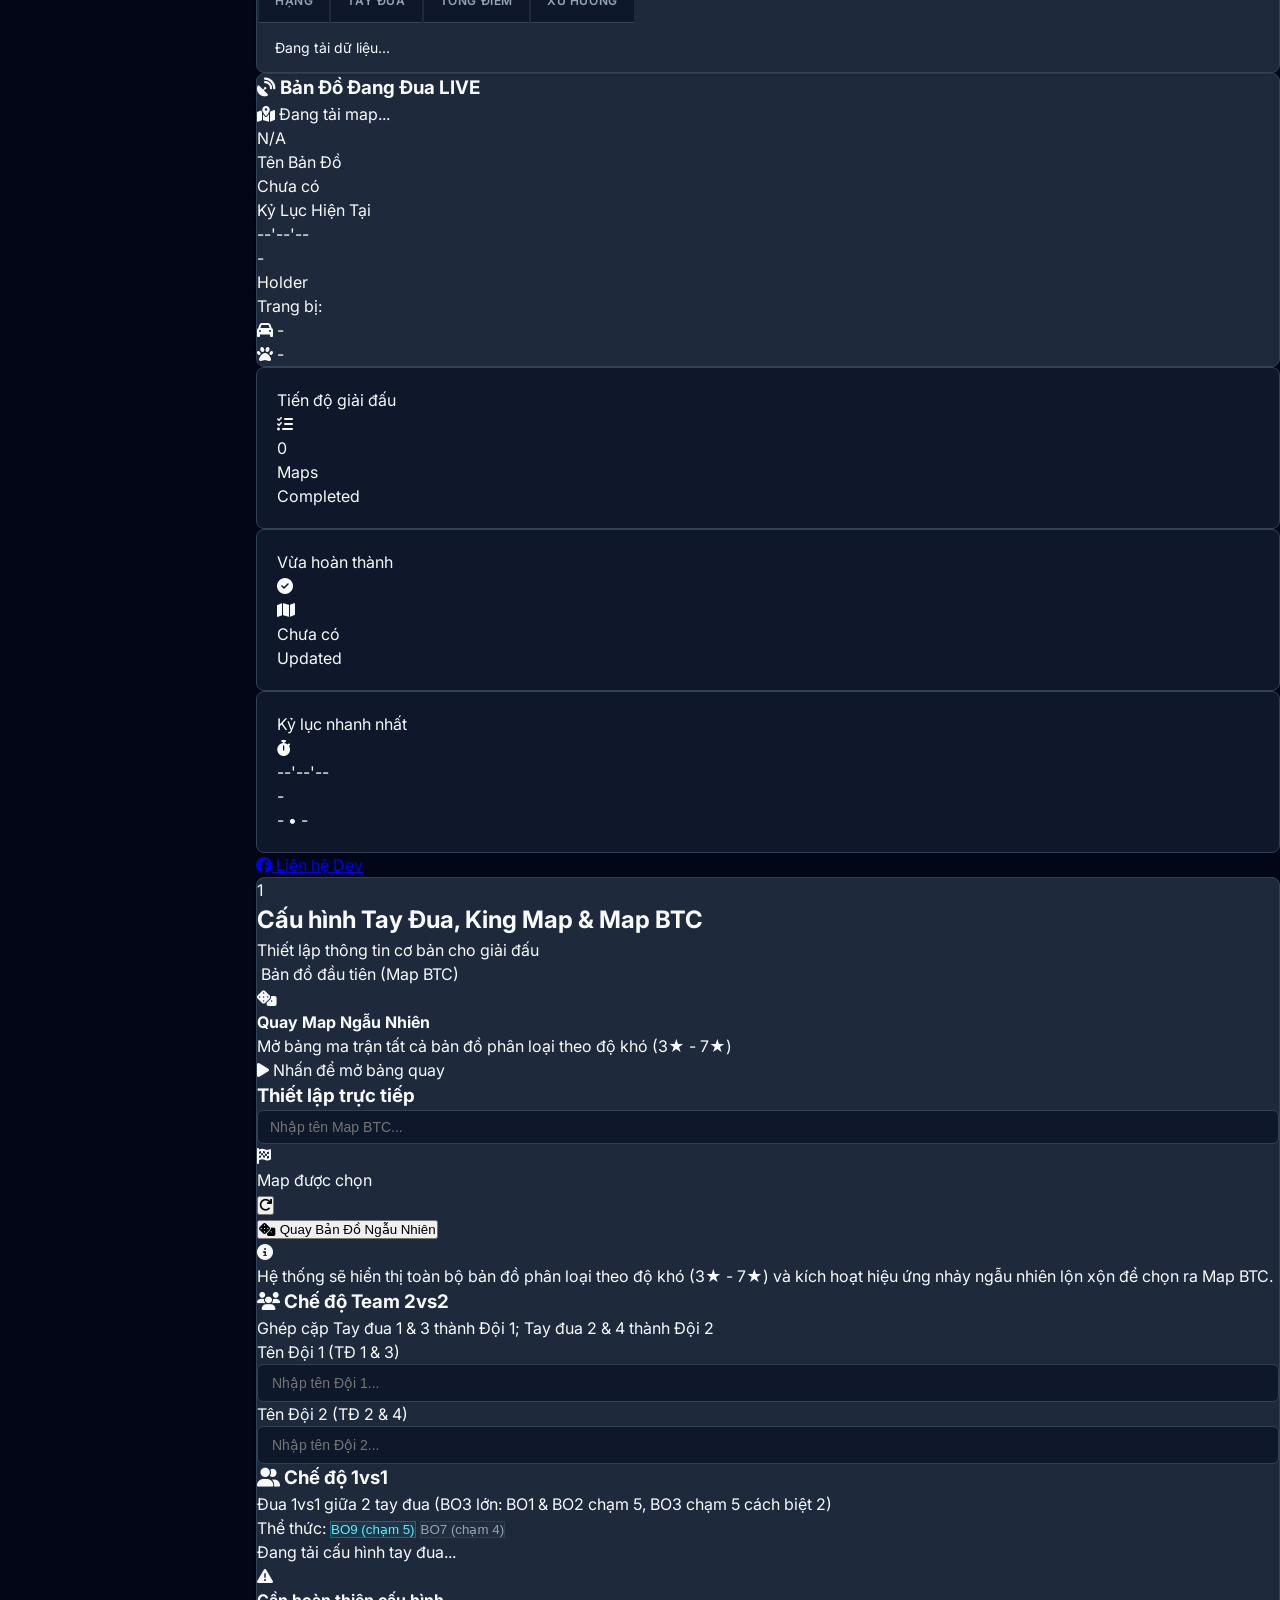
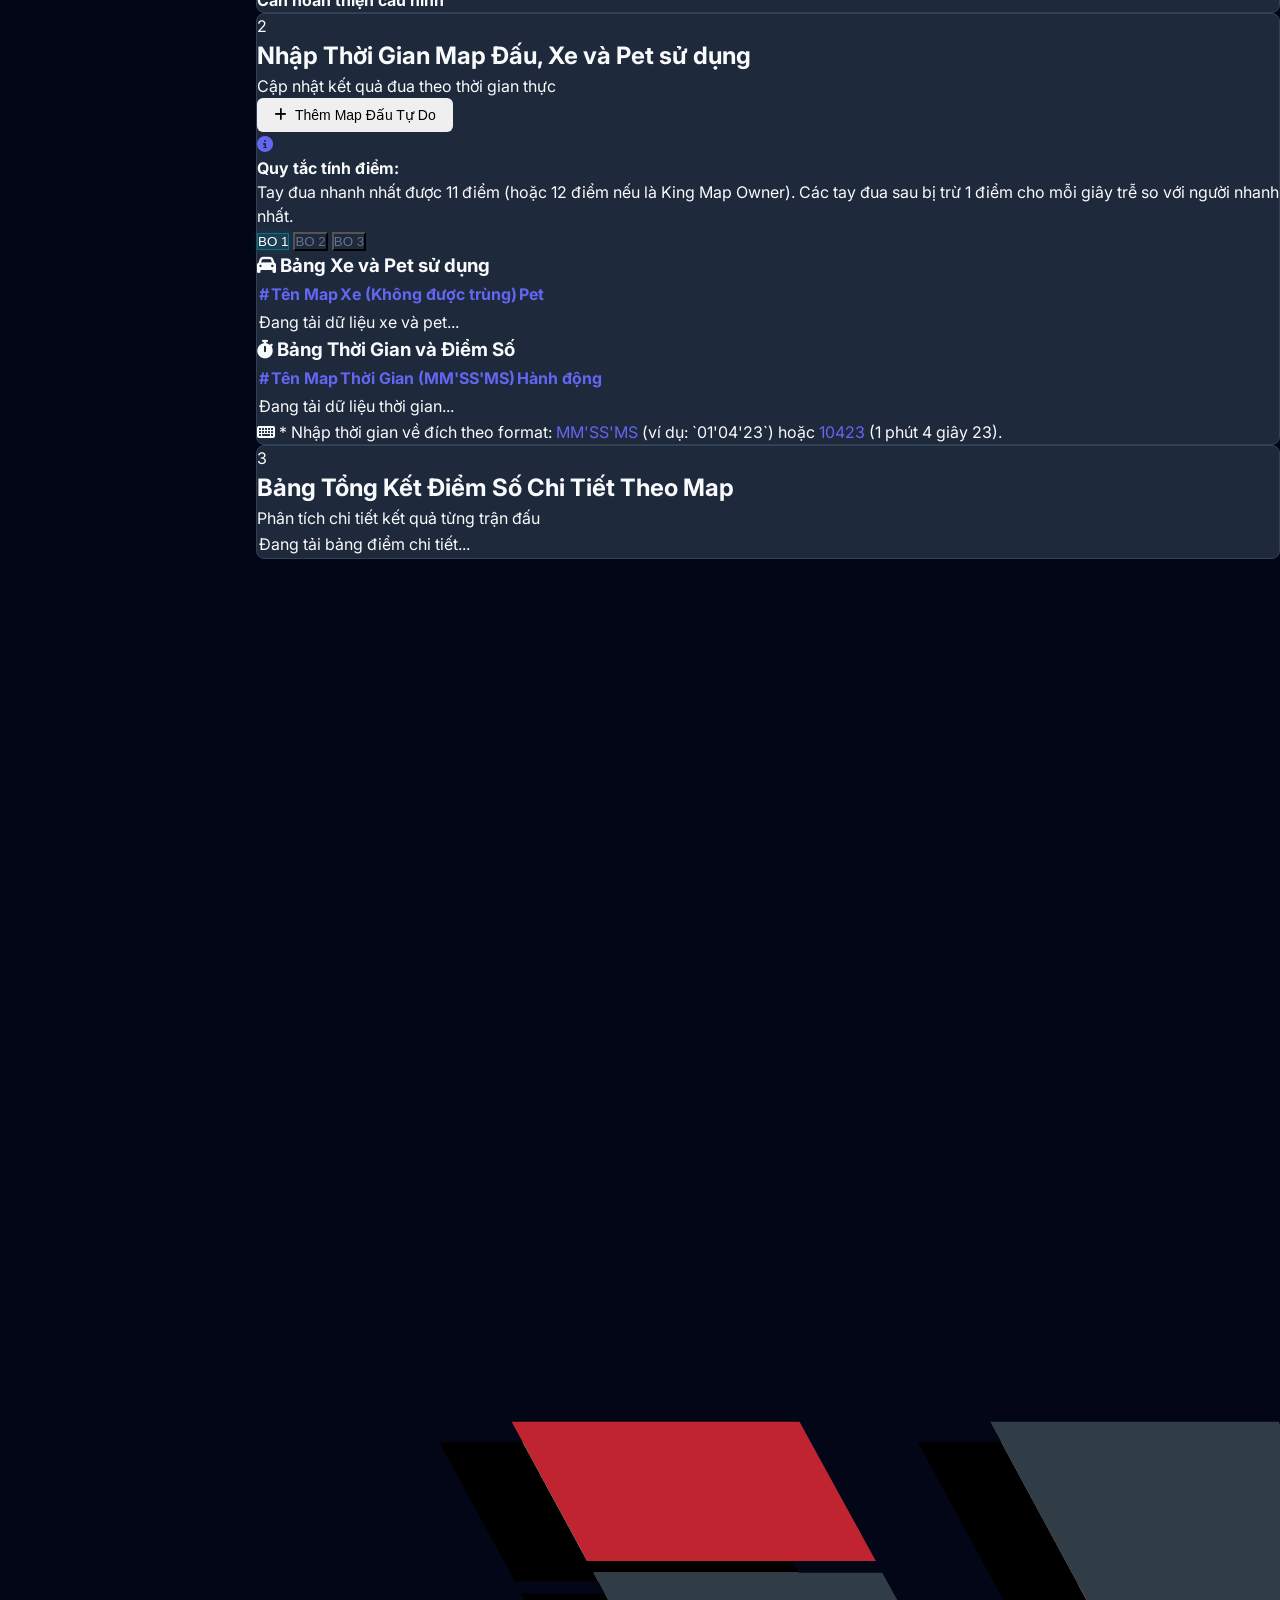
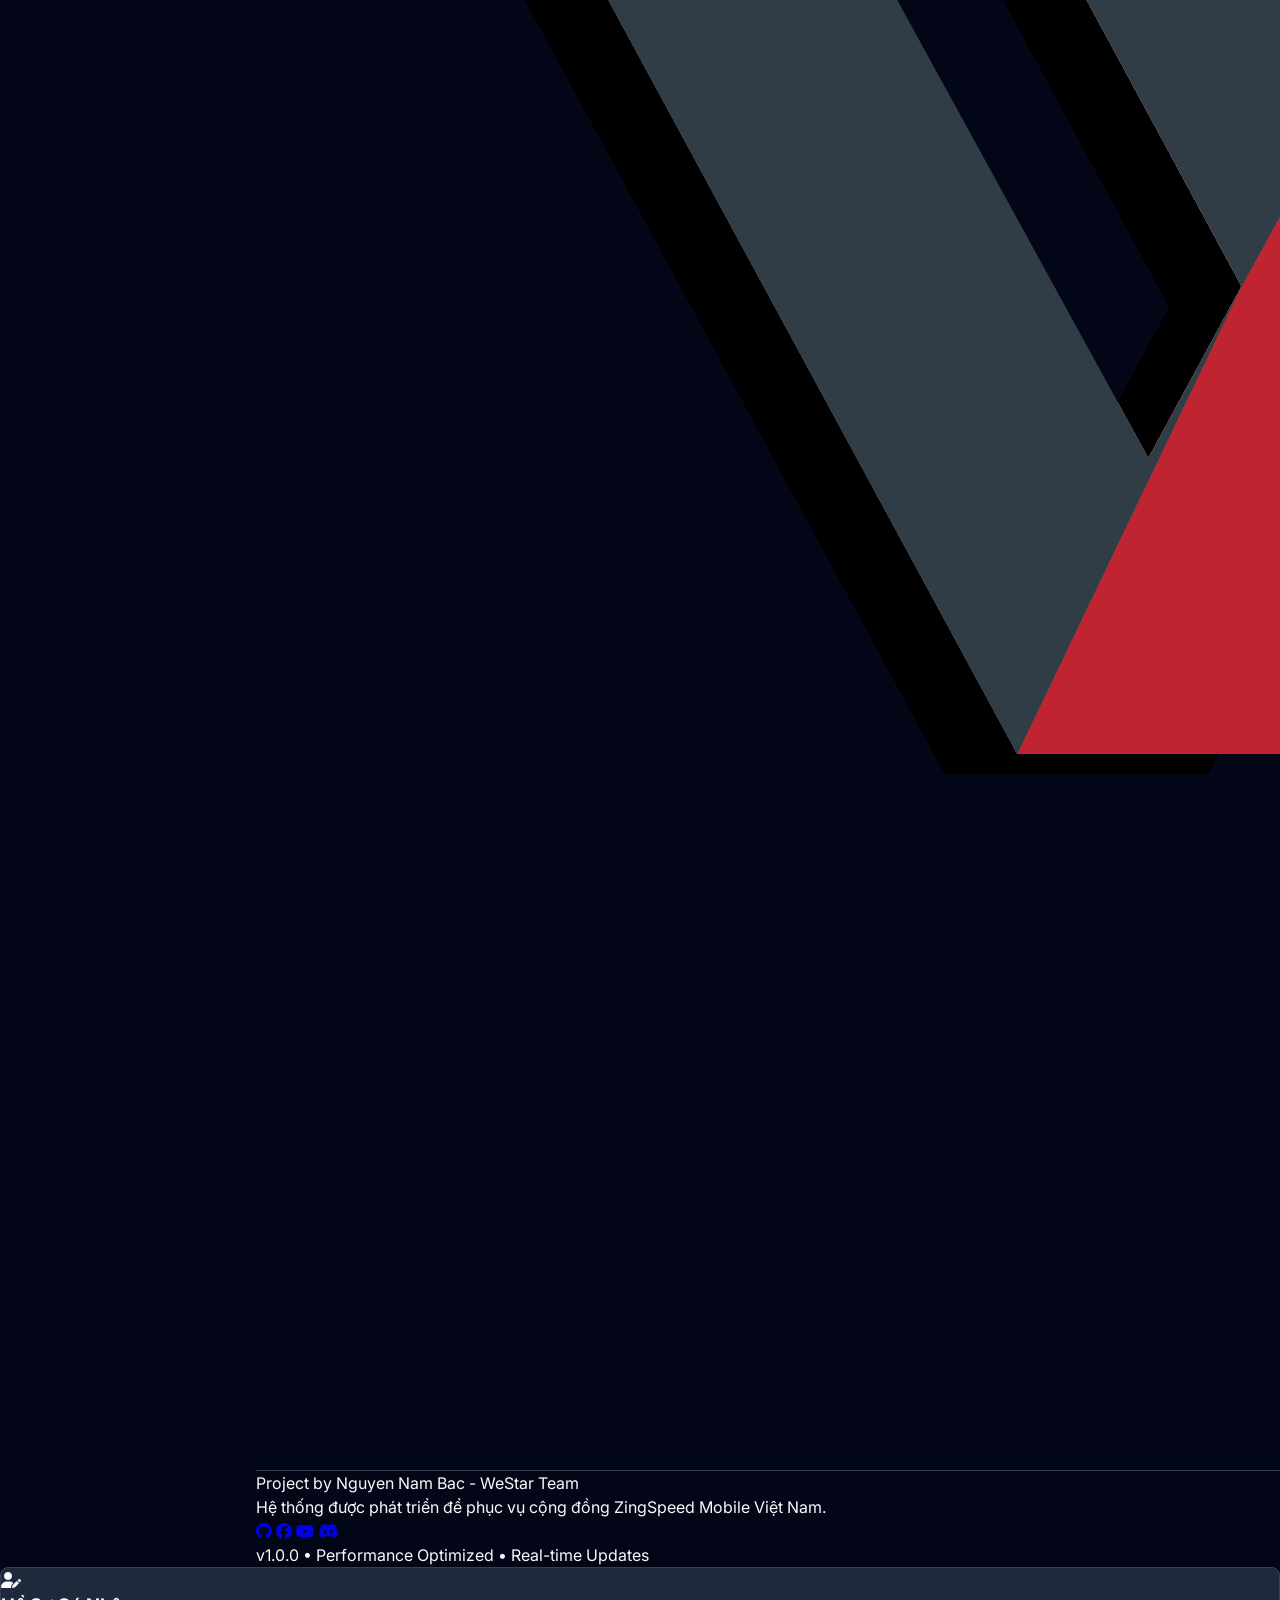
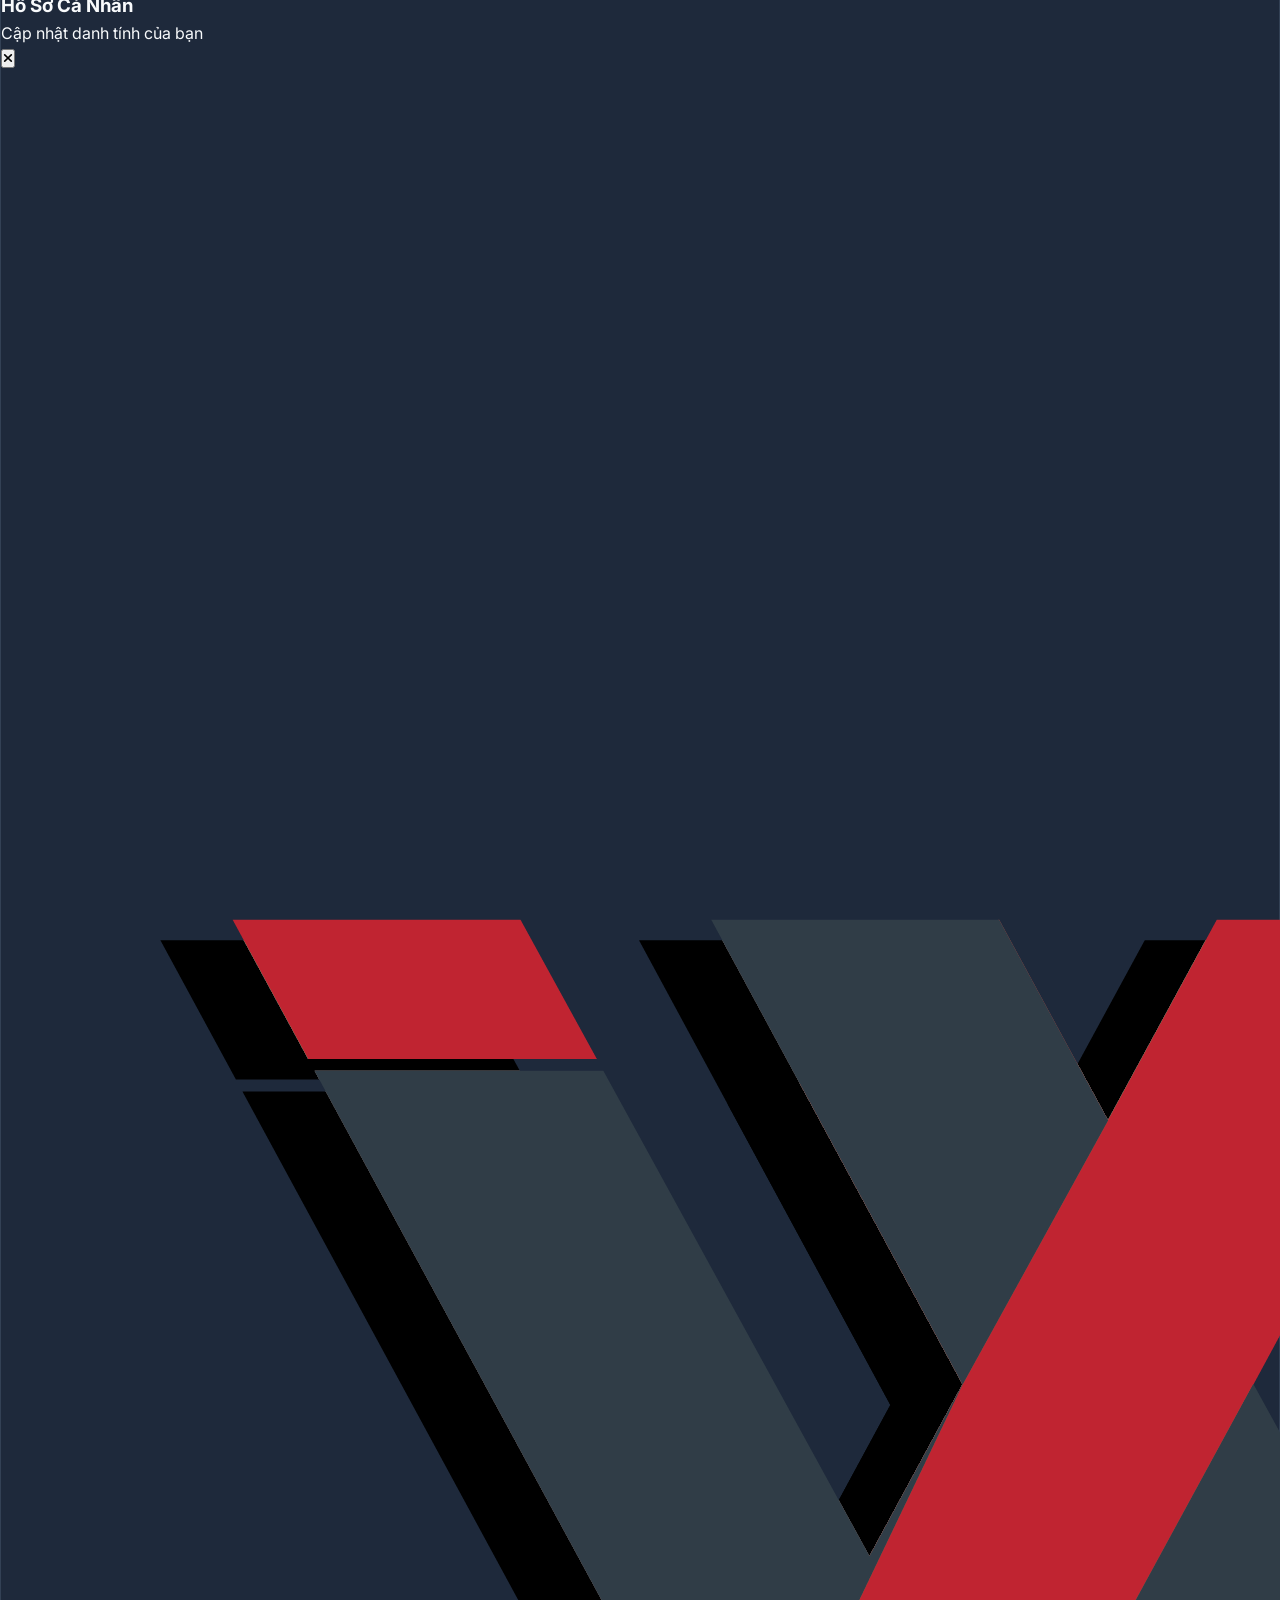
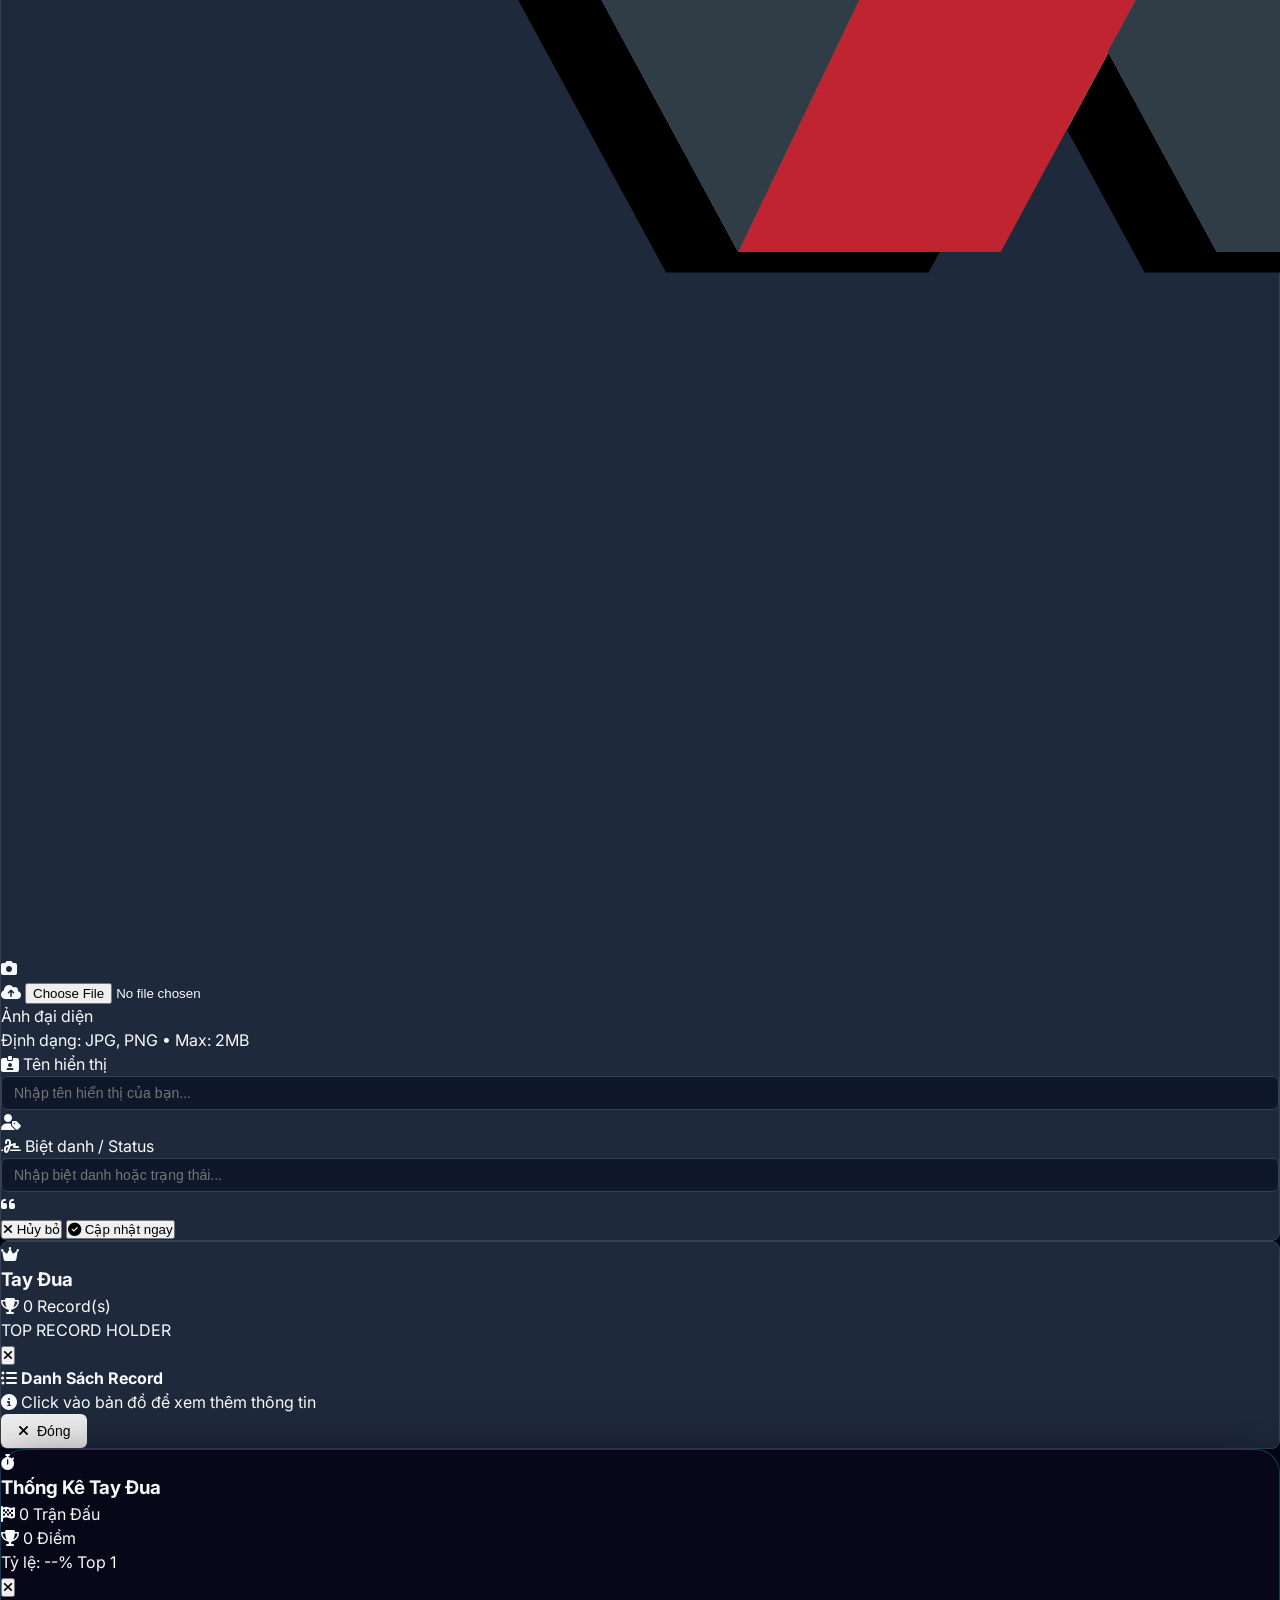
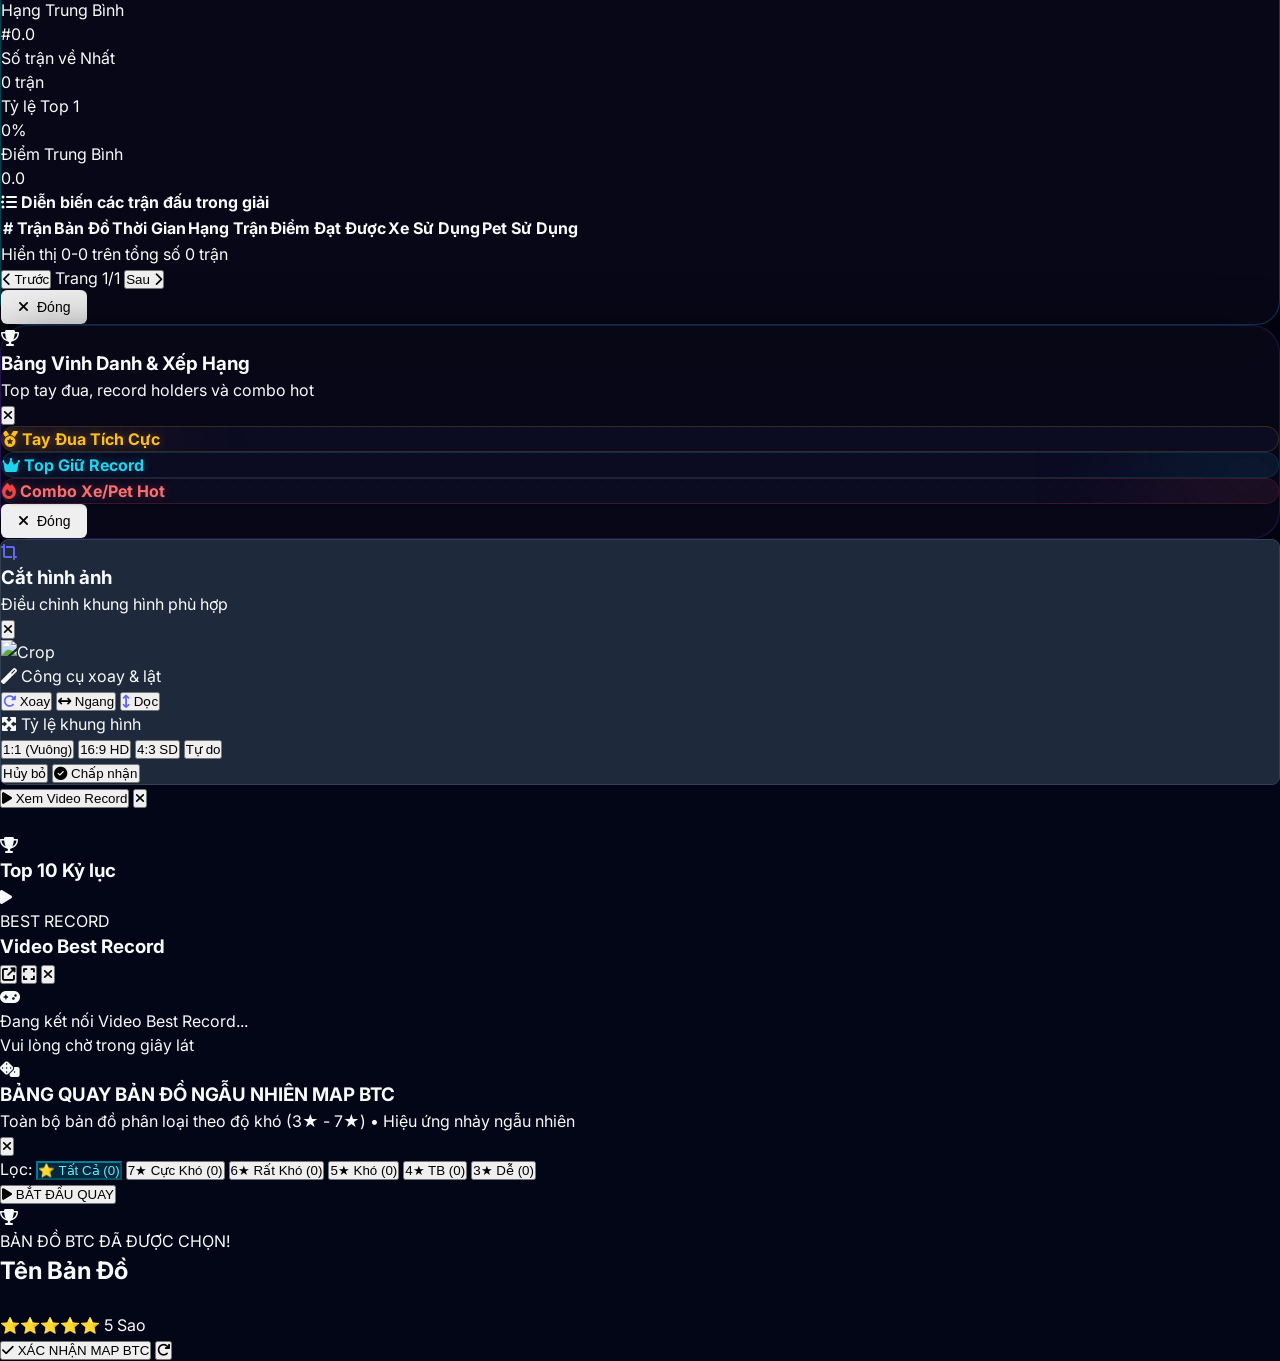
==== commit 4296affd: "perf: optimize load speed for index.html and configdata.html - Add preconnect/dns-prefetch for Fireb" ====
--- a/public/index.html
+++ b/public/index.html
@@ -17,16 +17,32 @@
     <link rel="apple-touch-icon" href="assets/images/logows.png">
 
 
+    <!-- DNS prefetch & preconnect cho các domain ngoài để giam RTT -->
+    <link rel="preconnect" href="https://firestore.googleapis.com" crossorigin>
+    <link rel="preconnect" href="https://identitytoolkit.googleapis.com" crossorigin>
+    <link rel="preconnect" href="https://www.gstatic.com" crossorigin>
+    <link rel="preconnect" href="https://fonts.googleapis.com">
+    <link rel="preconnect" href="https://fonts.gstatic.com" crossorigin>
+    <link rel="preconnect" href="https://cdnjs.cloudflare.com" crossorigin>
+    <link rel="preconnect" href="https://cdn.jsdelivr.net" crossorigin>
+    <link rel="dns-prefetch" href="https://cdn.tailwindcss.com">
+
     <script src="https://cdn.tailwindcss.com"></script>
-    <link rel="stylesheet" href="https://cdnjs.cloudflare.com/ajax/libs/font-awesome/6.4.0/css/all.min.css">
+    <link rel="stylesheet" href="https://cdnjs.cloudflare.com/ajax/libs/font-awesome/6.4.0/css/all.min.css" media="print" onload="this.media='all'">
+    <noscript><link rel="stylesheet" href="https://cdnjs.cloudflare.com/ajax/libs/font-awesome/6.4.0/css/all.min.css"></noscript>
     <link
         href="https://fonts.googleapis.com/css2?family=Space+Grotesk:wght@300;400;500;600;700&family=Orbitron:wght@400;700;800;900&family=Rajdhani:wght@400;500;600;700&display=swap"
-        rel="stylesheet">
-    <link rel="stylesheet" href="https://cdn.jsdelivr.net/npm/animate.css@4.1.1/animate.min.css">
-
-    <link rel="stylesheet" href="https://cdnjs.cloudflare.com/ajax/libs/cropperjs/1.5.13/cropper.min.css">
-    <script src="https://cdnjs.cloudflare.com/ajax/libs/cropperjs/1.5.13/cropper.min.js"></script>
-    <script src="https://cdn.jsdelivr.net/npm/canvas-confetti@1.9.3/dist/confetti.browser.min.js"></script>
+        rel="stylesheet" media="print" onload="this.media='all'">
+    <noscript><link href="https://fonts.googleapis.com/css2?family=Space+Grotesk:wght@300;400;500;600;700&family=Orbitron:wght@400;700;800;900&family=Rajdhani:wght@400;500;600;700&display=swap" rel="stylesheet"></noscript>
+    <link rel="stylesheet" href="https://cdn.jsdelivr.net/npm/animate.css@4.1.1/animate.min.css" media="print" onload="this.media='all'">
+    <noscript><link rel="stylesheet" href="https://cdn.jsdelivr.net/npm/animate.css@4.1.1/animate.min.css"></noscript>
+
+    <!-- Cropper CSS + JS defer (chỉ cần khi user chỉnh sửa avatar) -->
+    <link rel="stylesheet" href="https://cdnjs.cloudflare.com/ajax/libs/cropperjs/1.5.13/cropper.min.css" media="print" onload="this.media='all'">
+    <noscript><link rel="stylesheet" href="https://cdnjs.cloudflare.com/ajax/libs/cropperjs/1.5.13/cropper.min.css"></noscript>
+    <script src="https://cdnjs.cloudflare.com/ajax/libs/cropperjs/1.5.13/cropper.min.js" defer></script>
+    <!-- canvas-confetti chỉ cần khi lập kỷ lục, load defer -->
+    <script src="https://cdn.jsdelivr.net/npm/canvas-confetti@1.9.3/dist/confetti.browser.min.js" defer></script>
 
     <link rel="stylesheet" href="assets/css/style.css">
 
@@ -1814,8 +1830,9 @@
     <datalist id="pet-suggestions"></datalist>
 
 
-    <script src="https://cdnjs.cloudflare.com/ajax/libs/gsap/3.11.4/gsap.min.js"></script>
-    <script src="https://cdnjs.cloudflare.com/ajax/libs/gsap/3.11.4/ScrollTrigger.min.js"></script>
+    <!-- GSAP: defer load, chỉ khởi tạo sau khi DOM ready -->
+    <script src="https://cdnjs.cloudflare.com/ajax/libs/gsap/3.11.4/gsap.min.js" defer></script>
+    <script src="https://cdnjs.cloudflare.com/ajax/libs/gsap/3.11.4/ScrollTrigger.min.js" defer></script>
 
     <script>
 
